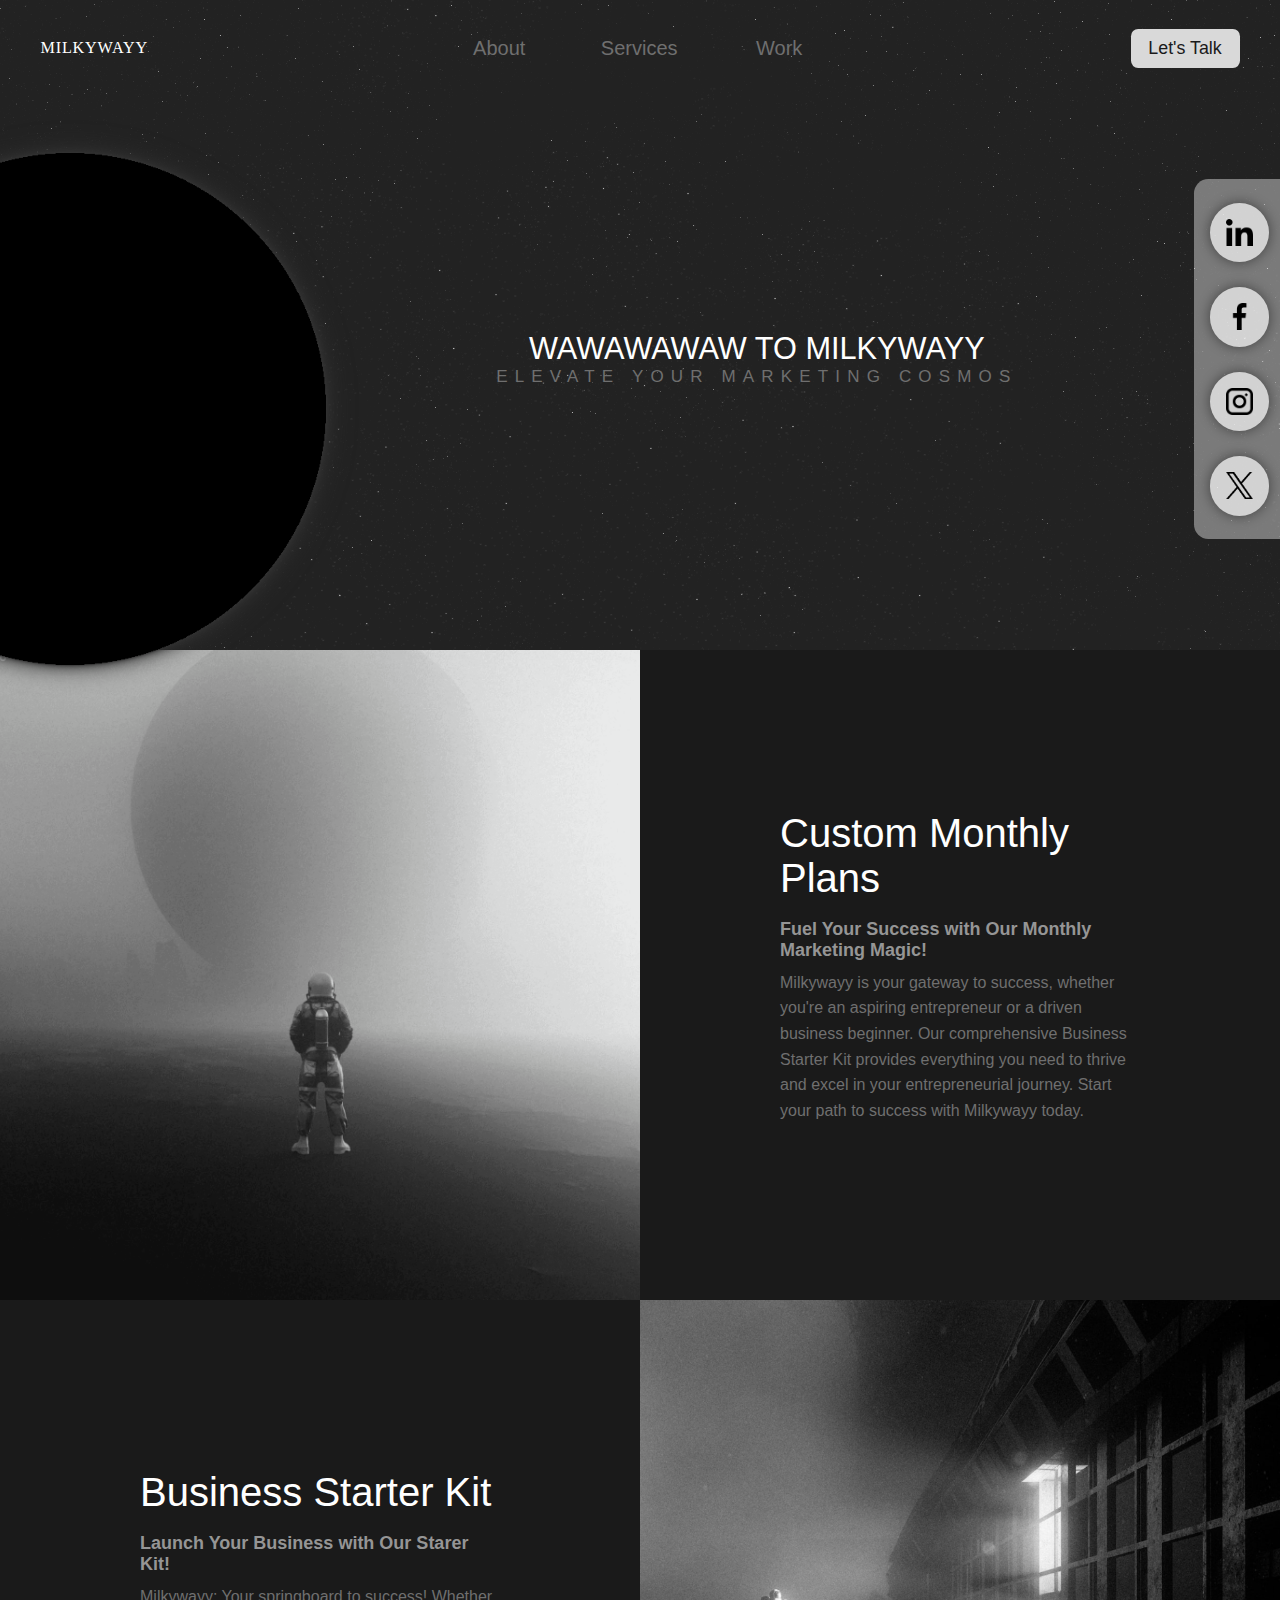
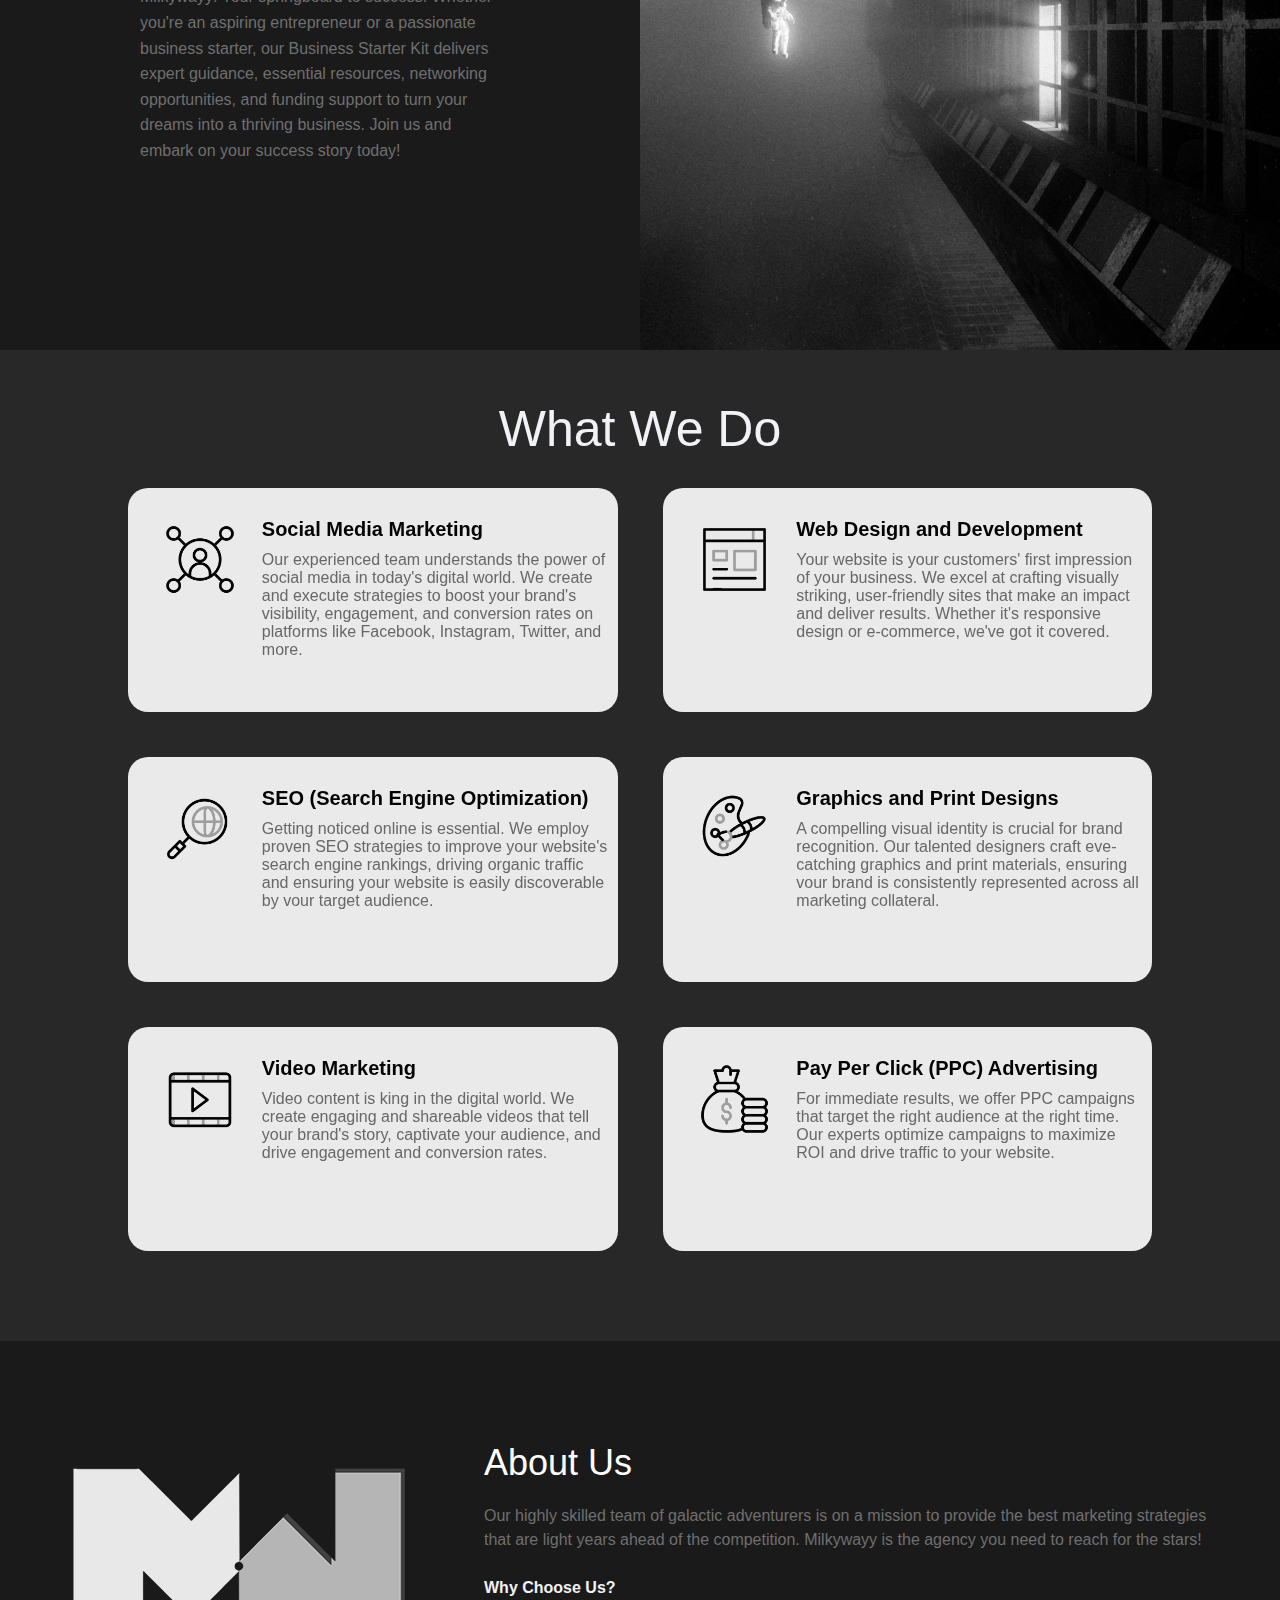
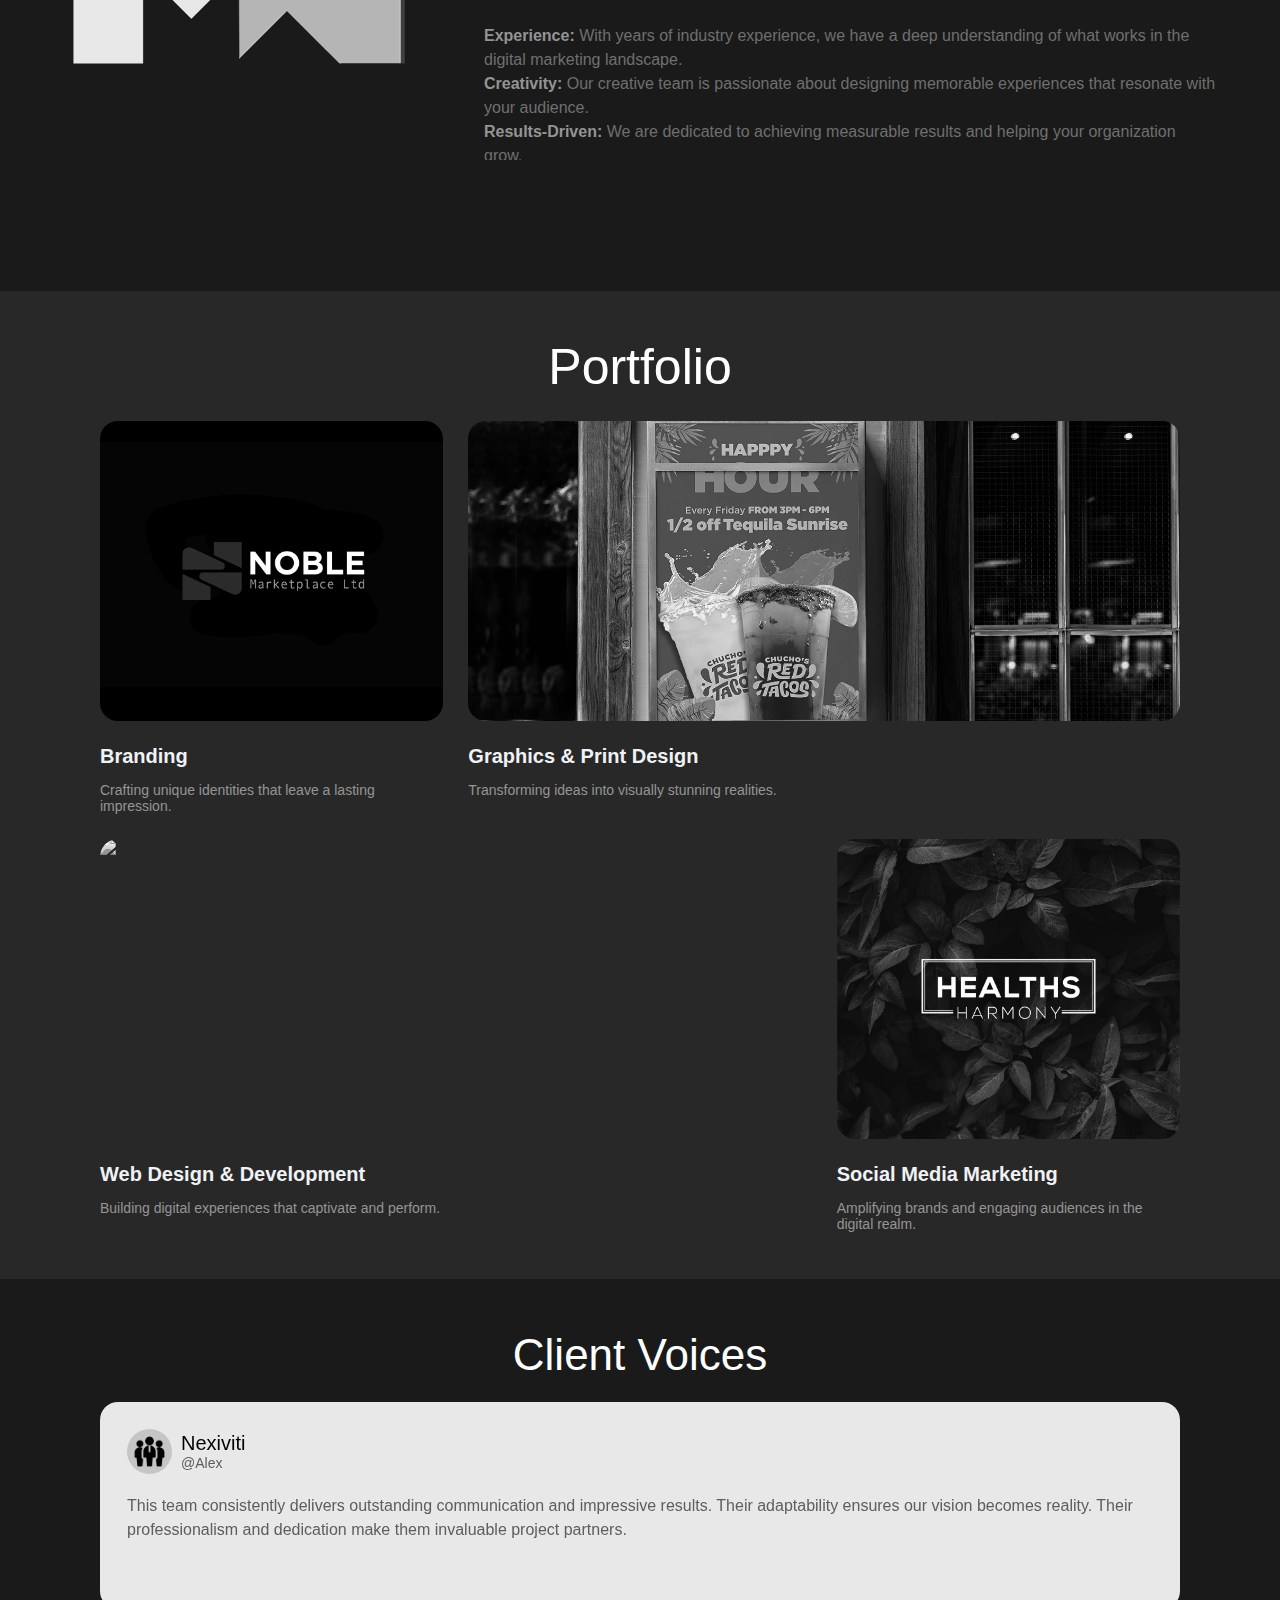
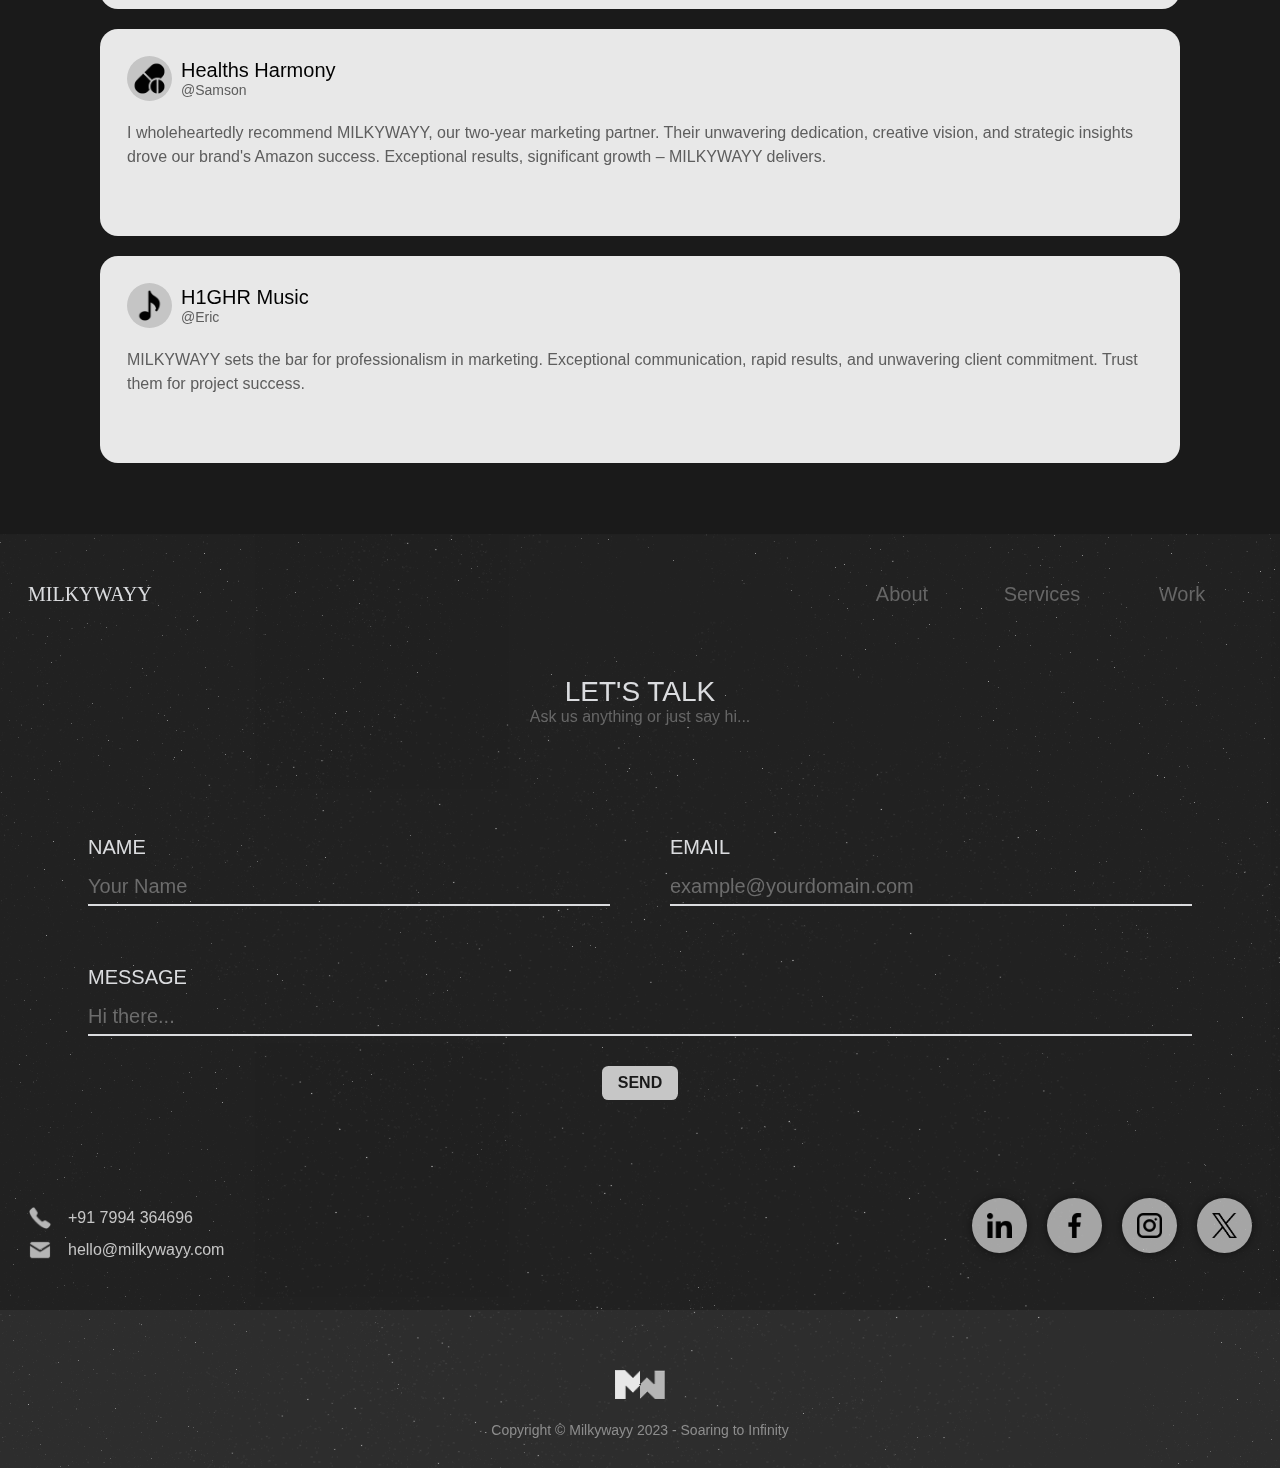
==== index.html @ bebcb159 "eheh" ====
<!DOCTYPE html>
<html>
	<link rel="stylesheet" href="index.css">
	<link rel="stylesheet" href="font.css">
	<head>
		<script type="module">
  // Import the functions you need from the SDKs you need
  import { initializeApp } from "https://www.gstatic.com/firebasejs/10.4.0/firebase-app.js";
  import { getAnalytics } from "https://www.gstatic.com/firebasejs/10.4.0/firebase-analytics.js";

import { serverTimestamp, getFirestore, addDoc, collection } from "https://www.gstatic.com/firebasejs/10.4.0/firebase-firestore.js";
  // TODO: Add SDKs for Firebase products that you want to use
  // https://firebase.google.com/docs/web/setup#available-libraries

  // Your web app's Firebase configuration
  // For Firebase JS SDK v7.20.0 and later, measurementId is optional
  const firebaseConfig = {
    apiKey: "AIzaSyDX7uji6CR4I0ZYKBKMwHjFBwX6XH59JUw",
    authDomain: "milkywayy-c4d82.firebaseapp.com",
    projectId: "milkywayy-c4d82",
    storageBucket: "milkywayy-c4d82.appspot.com",
    messagingSenderId: "33305557363",
    appId: "1:33305557363:web:d77243a57a83f850ac2d06",
    measurementId: "G-KP2VR1VTWV"
  };

  // Initialize Firebase
  const app = initializeApp(firebaseConfig);
  const analytics = getAnalytics(app);
  const firestore = getFirestore(app);
  window.addMessage = (data) => {
	return addDoc(collection(firestore, 'messages'), {...data, time: serverTimestamp()})
  }
		</script>
		<script>
  document.addEventListener('DOMContentLoaded', () => {
	const form = document.forms[0];
	const submit = form.querySelector('button')
	const name = form.name;
	const email = form.email;
	const message = form.message;
	function displayOut(success, message) {
		form.classList.add(success?'success':'error')
		form.querySelector('.msg-display').innerText = message;
		if(success) {
			name.value = "";
			email.value = "";
			form.message.value = "";
		}
		setTimeout(() => {
			form.classList.remove('success')
			form.classList.remove('error')
			submit.disabled = false;
		}, 3000)
	}
	  console.log('hahahahahah')
	form.addEventListener('submit', (e) => {
		e.preventDefault();
		console.log('haha')
		submit.disabled = true;
		if(!window.addMessage) {
			displayOut(false, 'Something went wrong')
		}
		window.addMessage({
			name: name.value,
			email: email.value,
			message: message.value,
		}).then(() => {
			displayOut(true, 'Message Sent!')
		}).catch(e => {
			console.error(e)
			displayOut(false, 'Something went wrong.')
		})
	})
  })
</script>
		<meta name="viewport" content="width=device-width">
		<title>Milkywayy</title>
		<link rel="icon" href="Logo.png" type="image/png">
		<style>
			/* Style for the logo */
			#logo {
				width: 150px; /* Adjust the width as needed */
				height: 150px; /* Auto height to maintain aspect ratio */
			}
		</style>
	</head>
	<body>
		<div class="container first">
			<div class="header">
				<div class="logo">MILKYWAYY</div>
				<div class="spacer"></div>
<div class="action-button">
    <a class="action" href="#aboutus">About</a>
    <a class="action" href="#services">Services</a>
    <a class="action" href="#portfolio">Work</a>
</div>
<div class="spacer"></div>

				<a class="action contact" href="#lets-talk">Let's Talk</a>
			</div>
			<div class="content">
				<canvas id="globe"></canvas>
				<div class="block">
					<div class="title">WAWAWAWAW TO MILKYWAYY</div>
					<div class="subtitle">ELEVATE YOUR MARKETING COSMOS</div>
				</div>
				<div class="sidebar">
					<a class="action social" target="blank" href="https://www.linkedin.com/company/milkywayy-com/">
						<img src="linkedin.png">
					</a>
					<a class="action social" target="blank" href="https://www.facebook.com/milkywayycom">
						<img src="facebook.png">
					</a>
					<a class="action social" target="blank" href="https://www.instagram.com/milkywayy_com/">
						<img src="instagram.png">
					</a>
					<a class="action social" target="blank" href="https://twitter.com/milkywayy_com">
						<img src="x.png">
					</a>
				</div>
			</div>
		</div>
		<div class="container third">
			<img src="space-traveller.png">
			<div class="block">
				<div class="content">
					<div class="title">Custom Monthly Plans</div>
					<div class="subtitle">Fuel Your Success with Our Monthly Marketing Magic!</div>
					<div class="body">Milkywayy is your gateway to success, whether you're an aspiring entrepreneur or a driven business beginner. Our comprehensive Business Starter Kit provides everything you need to thrive and excel in your entrepreneurial journey. Start your path to success with Milkywayy today.</div>
				
				</div>
			</div>
		
		</div>
		<div class="container third flex-reverse">
			<img src="monthly-plan.png">
			<div class="block">
				<div class="content">
					<div class="title">Business Starter Kit</div>
					<div class="subtitle">Launch Your Business with Our Starer Kit!</div>
					<div class="body">Milkywayy: Your springboard to success! Whether you're an aspiring entrepreneur or a passionate business starter, our Business Starter Kit delivers expert guidance, essential resources, networking opportunities, and funding support to turn your dreams into a thriving business. Join us and embark on your success story today!</div>
					
				</div>
			</div>
		</div>
		<div class="container" id="services">
			<div class="title">What We Do</div>
			<div class="block">
				<div class="item">
					<img src="social-media.gif">
					<div class="content">
						<div class="caption">Social Media Marketing</div>
						<div class="text">
							Our experienced team understands the power of social media in today's digital world. We create and execute strategies to boost your brand's visibility, engagement, and conversion rates on platforms like Facebook, Instagram, Twitter, and more.
						</div>
					</div>
				</div>
				<div class="item">
					<img src="web-design.gif">
					<div class="content">
						<div class="caption">Web Design and Development</div>
						<div class="text">
							Your website is your customers' first impression of your business. We excel at crafting visually striking, user-friendly sites that make an impact and deliver results. Whether it's responsive design or e-commerce, we've got it covered.
						</div>
					</div>
				</div>
				<div class="item">
					<img src="search.gif">
					<div class="content">
						<div class="caption">SEO (Search Engine Optimization)</div>
						<div class="text">
							Getting noticed online is essential. We employ proven SEO strategies to improve your website's search engine rankings, driving organic traffic and ensuring your website is easily discoverable by vour target audience.
						</div>
					</div>
				</div>
				<div class="item">
					<img src="paint-palette.gif">
					<div class="content">
						<div class="caption">Graphics and Print Designs</div>
						<div class="text">
							A compelling visual identity is crucial for brand recognition. Our talented designers craft eve-catching graphics and print materials, ensuring vour brand is consistently represented across all marketing collateral.
						</div>
					</div>
				</div>
				<div class="item">
					<img src="video.gif">
					<div class="content">
						<div class="caption">Video Marketing</div>
						<div class="text">
							Video content is king in the digital world. We create engaging and shareable videos that tell your brand's story, captivate your audience, and drive engagement and conversion rates.
						</div>
					</div>
				</div>
				<div class="item">
					<img src="money-bag.gif">
					<div class="content">
						<div class="caption">Pay Per Click (PPC) Advertising</div>
						<div class="text">
							For immediate results, we offer PPC campaigns that target the right audience at the right time. Our experts optimize campaigns to maximize ROI and drive traffic to your website.
						</div>
					</div>
				</div>
			</div>
		</div>
		<div class="container fourth" id="aboutus">
			<img src="about-us.png">
			<div class="block">
				<div class="title">About Us</div>
				<div class="content">Our highly skilled team of galactic adventurers is on a mission to provide the best marketing strategies that are light years ahead of the competition. Milkywayy is the agency you need to reach for the stars!
					<br><br>
					<div class="subtitle" style="font-weight: bold; color: #f0f2f5;">Why Choose Us?</div>

					<br>

<strong style="color: #949494;">Experience:</strong> With years of industry experience, we have a deep understanding of what works in the digital marketing landscape.<br>
<strong style="color: #949494;">Creativity:</strong> Our creative team is passionate about designing memorable experiences that resonate with your audience.<br>
<strong style="color: #949494;">Results-Driven:</strong> We are dedicated to achieving measurable results and helping your organization grow.<br>
<strong style="color: #949494;">Client-Centric:</strong> Your success is our success, and we prioritize your satisfaction and business objectives.<br>
<strong style="color: #949494;">Custom Solutions:</strong> We tailor our services to meet your unique needs and budget.<br><br>


Join us at <strong style="color: #949494;">Milkywayy</strong>, where we turn your digital dreams into reality. 
Together, we'll make sure your website not only stands out but also helps your organization flourish in the online world.
				</div>
			</div>
		</div>		
		<div class="container fifth" id="portfolio">
			<div class="title">Portfolio</div>
			<div class="block">
				<div class="smaller">
					<img src="5.PNG">
					<div class="caption">Branding</div>
					<div class="content">Crafting unique identities that leave a lasting impression.</div>
				</div>
				<div class="larger">
					<img src="Social-media.png">
					<div class="caption">Graphics & Print Design</div>
					<div class="content">Transforming ideas into visually stunning realities.</div>
				</div>
				<div class="larger">
					<img src="7580918.jpg">
					<div class="caption">Web Design & Development</div>
					<div class="content">Building digital experiences that captivate and perform.</div>
				</div>
				<div class="smaller">
					<img src="Healths Harmony.JPG">
					<div class="caption">Social Media Marketing</div>
					<div class="content">Amplifying brands and engaging audiences in the digital realm.</div>
				</div>
			</div>
			
		</div>
		<div class="container sixth">
			<div class="title">Client Voices</div>
			<div class="voices">
				<div class="voice">
					<div class="profile">
						<img src="dp1.png">
						<div class="box">
							<div class="name">Nexiviti</div>
							<div class="username">@Alex</div>
						</div>
					</div>
					<div class="content">
						This team consistently delivers outstanding communication and impressive results. Their adaptability ensures our vision becomes reality. Their professionalism and dedication make them invaluable project partners.
					</div>
				</div>
				<div class="voice">
					<div class="profile">
						<img src="dp2.png">
						<div class="box">
							<div class="name">Healths Harmony</div>
							<div class="username">@Samson</div>
						</div>
					</div>
					<div class="content">
						I wholeheartedly recommend MILKYWAYY, our two-year marketing partner. Their unwavering dedication, creative vision, and strategic insights drove our brand's Amazon success. Exceptional results, significant growth – MILKYWAYY delivers.
					</div>
				</div>
				<div class="voice">
					<div class="profile">
						<img src="dp3.png">
						<div class="box">
							<div class="name">H1GHR Music</div>
							<div class="username">@Eric</div>
						</div>
					</div>
					<div class="content">
						MILKYWAYY sets the bar for professionalism in marketing. Exceptional communication, rapid results, and unwavering client commitment. Trust them for project success.
					</div>
				</div>
			</div>
		</div>
		<div class="container seventh" id="lets-talk">
			<div class="header">
				<div class="logo">MILKYWAYY</div>
				<a class="action" href="#aboutus">About</a>
				<a class="action" href="#services">Services</a>
				<a class="action" href="#portfolio">Work</a>
			</div>
			<div class="block">
				<div class="item">
					<div class="title">LET'S TALK</div>
					<div class="subtitle">Ask us anything or just say hi...</div>
				</div>
				<div class="item">
					<form>
						<div class="row">
							<div class="field">
								<label for="fullname">NAME</label>
								<input required id="name" name="name" placeholder="Your Name">
							</div>
							<div class="field">
								<label for="email">EMAIL</label>
								<input required id="email" name="email" placeholder="example@yourdomain.com">
							</div>
						</div>
						<div class="field">
							<label for="message">MESSAGE</label>
							<input required id="message" name="message" placeholder="Hi there...">
						</div>
						<div class="msg-display"></div>
						<button>SEND</button>
					</form>
				</div>
			</div>
			<div class="otherdata">
				<div class="item">
					<a class="contact">
						<img src="phone.png">
						+91 7994 364696
					</a>
					<a class="contact">
						<img src="letter.png">
						hello@milkywayy.com
					</a>
				</div>
				<a class="action social" target="blank" href="https://www.linkedin.com/company/milkywayy-com/">
					<img src="linkedin.png">
				</a>
				<a class="action social" target="blank" href="https://www.facebook.com/milkywayycom">
					<img src="facebook.png">
				</a>
				<a class="action social" target="blank" href="https://www.instagram.com/milkywayy_com/">
					<img src="instagram.png">
				</a>
				<a class="action social" target="blank" href="https://twitter.com/milkywayy_com">
					<img src="x.png">
				</a>
			</div>
      <div class="footer">
        <img src="milkyy.png">
        <div class="content">Copyright © Milkywayy 2023 - Soaring to Infinity</div>
      </div>
		</div>
		<script src="globe.js"></script>
	</body>
</html>
---- index.css ----
html {
	scroll-behavior: smooth;
}
body {
	padding: 0;
	margin: 0;
	font-size: 1.3em;
	color: #fff;
	background-color: #1a1a1a;
	width: -webkit-fill-available;
}
a {
	text-decoration: none;
}
.container {
	/*height: 100vh;*/
	height: 790px;
	width: -webkit-fill-available;
}
.logo {
	font-weight: 400;
	font-family: 'Dela Gothic One';
}
.spacer {
	flex: 1;
}

.container.first {
	background-image: url('stars.png');
	background-size: cover;
}
.container.first .logo {
	font-size: 1.0em;
	letter-spacing: 0.05em;
}
.container.first .header {
	font-size: 0.9em;
	font-family: 'Instrument Sans', sans-serif;
	font-weight: 100;
	padding: 1.8em 2.5em;
	display: flex;
	align-items: center;
}
/* Style the action buttons */
.action-button {
    display: flex;
    justify-content: center;
}

.action-button a {
    margin: 0 2.5em;
    font-weight: 500;
    color: #959595;
    width: 80px;
    align-items: center;
    text-align: center;
    text-decoration: none;
    transition: color 0.3s ease, font-weight 0.3s ease;
    background-color: transparent;
    cursor: pointer; /* Add pointer cursor to indicate interactivity */
}

/* Change button color and font weight on hover */
.action-button a:hover {
    color: #d9d9d9;
    font-weight: bold;
}

/* Spacer styles */
.spacer {
    flex: 1;
}


.container.first a.contact, .container.seventh form button {
    padding: 0.5em 1em;
    background-color: #d9d9d9;
    color: #1a1a1a;
    border-radius: 0.4em;
    font-size: 1.1em;
    border: none;
    font-weight: 500;
    width: auto;
    transition: background-color 0.3s ease, color 0.3s ease; /* Add smooth transitions */
}

.container.first a.contact:hover, .container.seventh form button:hover {
    background-color: #1a1a1a;
    color: #d9d9d9;
    border: solid 1px;
    padding: calc(0.5em - 1px) calc(1em - 1px);

}
.container.first .content {
	display: flex;
	flex-direction: row;
	height: -webkit-fill-available;
	justify-content: flex-end;
	align-items: center;
	padding-bottom: 7em;
}
.container.first .content canvas {
	width: 800px;
	margin: 300px 0 0 -100px;
	height: 800px;
}
.container.first .content .block {
	display: flex;
	flex-direction: column;
	justify-content: center;
	flex: 1;
	text-align: center;
}
.container.first .content .title {
	font-size: 1.9em;
	font-weight: 400;
	font-family: "Dela Gothic One", sans-serif;
}
.container.first .content .subtitle {
	font-size: 1em;
	color: #aaa;
	width: -webkit-fill-available;
	letter-spacing: 0.47em;
	font-family: "Instrument Sans", sans-serif;
}
.container.first .sidebar {
	display: flex;
	flex-direction: column;
	background-color: #fff6;
	padding: 0.6em 0.4em;
	height: max-content;
	border-top-left-radius: 0.8em;
	border-bottom-left-radius: 0.8em;
}
a.social {
	height: 3.3em;
	width: 3.3em;
	border-radius: 3em;
	background-color: #fffa;
	box-shadow: #0007 0em 0em 0.7em;
	display: flex;
	align-items: center;
	justify-content: center;
}
.container.first .sidebar a.social {
	width: 3.3em;
}
a.social:hover {
	box-shadow: #0009 0em 0em 1.1em;
}
a.social img {
	height: 1.5em;
	width: 1.5em;
	display: inline-block;
    transition: transform 0.3s ease;
	
}

a.social:hover img {
	transform: scale(1.3);
}
.container.first .sidebar a {
	margin: 0.7em 0.2em 0.7em 0.5em;
}



.container.third {
	display: flex;
	flex-direction: row;
}
.container.third.flex-reverse {
	flex-direction: row-reverse;
}
.container.third .block {
	flex: 1;
	display: flex;
	justify-content: center;
	align-items: center;
}
.container.third .content {
	width: 20em;
}
.container.third>img {
	height: 100%;
	min-width: 0;
	flex: 1;
	overflow: clip;
    object-position: center center;
    object-fit: cover;
	display: flex;
}
.container.third .title {
	font-size: 50px;
	font-family: 'Dela Gothic One', sans-serif;
}
.container.third .subtitle {
	font-family: "Inter", 'Inter Placeholder', sans-serif;
	color: #949494;
	font-weight: 700;
	margin: 1em 0 0.5em 0;
}







.container.third {
	display: flex;
	flex-direction: row;
}
.container.third .block {
	flex: 1;
	display: flex;
	justify-content: center;
	align-items: center;
}
.container.third .content {
	width: 20em;
}
.container.third>img {
	height: 100%;
	min-width: 0;
	flex: 1;
	overflow: clip;
    object-position: center center;
    object-fit: cover;
	display: flex;
}
.container.third .title {
	font-size: 50px;
	font-family: 'Dela Gothic One', sans-serif;
}
.container.third .subtitle {
	font-family: "Inter", 'Inter Placeholder', sans-serif;
	color: #959595;
	font-weight: 700;
	margin: 1em 0 0.5em 0;
}
.container.third .special {
	color: #fff;
	font-size: 24px;
	font-family: 'Inter', sans-serif;
	color: rgb(240, 242, 245);
}
.container.third .price {
	font-size: 30px;
	font-weight: 700;
}
.container.third .body {
	color: #6f6f6f;
	font-family: 'Inter', sans-serif;
	font-weight: 400;
	font-size: 24px;
	line-height: 1.6em;
	font-weight: 500;
	margin: 0.5em 0 1em 0;
}
.container.third .action {
	padding: 1em;
	background-color: #282828;
	border-radius: 0.5em;
	font-size: 14px;
	font-weight: 700;
	font-family: sans-serif;
	color: #fff;
	text-decoration: none;
	margin: 0 0.8em 0 0;
	transition: background-color 0.3s ease, color 0.3s ease;
}
.container.third .action:hover {
    background-color: #000;
    color: #fff;
}


.container.third .action.secondary {
	background-color: #d5d5d5;
	color: #1a1a1a;
}
.container.third .action.secondary:hover {
    background-color: #ffffff;
    color: #1a1a1a;
}




.container#services {
	padding: 07% 10%;
	height: auto;
	margin: 0px 0 0 0;
	background-color: #282828;
	
}
.container#services .title {
	margin: -40px 0 30px 0;
	color: #f0f2f5;
	font-size: 50px;
	text-align: center;
    font-family: 'Dela Gothic One', sans-serif;
}
.container#services .block {
	display: grid;
	gap: 45px;
    grid-auto-rows: min-content;
    grid-template-columns: repeat(2,minmax(200px,1fr));
    grid-template-rows: repeat(3,min-content);
}
.container#services .item {
	display: flex;
	background-color: #fff;
	opacity: 90%;
	padding: 10px;
	border-radius: 20px;
	height: calc(435px - 18vw);
}
.container#services img {
	height: calc(7px + 6vw);
	width: calc(7px + 6vw);
	margin: 20px;
    filter: grayscale(100%);
}
.container#services .content {
	flex: 1;
	margin: 20px 0;
	font-family: 'Inter', sans-serif;
}
.container#services .caption {
	color: #000;
	font-size: 20px;
	font-weight: bold;
	margin: 0 0 10px 0;
}
.container#services .text {
	color: rgb(111, 111, 111);
	font-size: 16px;
}





/* Default styles for larger screens (desktop) */
.container.fourth {
	height: auto;
    display: flex;
    align-items: center;
    flex-direction: row;
    background-color: #1a1a1a;
    background-size: cover;
    padding: 0 5%;
}
.container.fourth img {
	margin: 0px 0 0px 0;
	opacity: 90%;
}
.container.fourth .block{
	text-align: left;
}
.container.fourth .title {
    font-size: 50px;
	margin: 0 0 20px 0;
    font-family: 'Dela Gothic One', sans-serif;
}

.container.fourth .content {
    font-size: 24px;
    line-height: 1.5em;
    color: rgb(111, 111, 111);
    font-family: 'Inter', sans-serif;
	line-height: 1.5em;
	height: 16em;
	overflow-y: scroll;
	font-weight: 500;}



/* Responsive styles for tablets */
@media (max-width: 768px) {
    .container.fourth {
        padding: 0 10%;
    }

    .container.fourth .title {
        font-size: 40px;
    }

    .container.fourth .content {
        font-size: 20px;
    }
}

/* Responsive styles for phones */
@media (max-width: 480px) {
    .container.fourth {
        padding: 0 5%;
    }

    .container.fourth .title {
        font-size: 30px;
    }

    .container.fourth .content {
        font-size: 18px;
    }
}

.container.fifth {
	display: flex;
	flex-direction: column;
	justify-content: center;
	padding: 13%;
	padding: 10% 13%;
	background-color: #282828;
}
.container.fifth .title {
	font-size: 50px;
	font-family: 'Dela Gothic One', sans-serif;
	text-align: center;
	margin: 0 0 0.5em 0;
}
.container.fifth .block {
	display: grid;
	gap: 50px;
    grid-auto-rows: min-content;
    grid-template-columns: repeat(3,minmax(200px,1fr));
    grid-template-rows: repeat(2,min-content);
	font-family: 'Inter', sans-serif;
}
.container.fifth .block > div {
	display: flex;
	flex-direction: column;
}
.container.fifth .block > div img {
    height: 300px;
    object-fit: cover;
    border-radius: 1em;
    filter: grayscale(100%); /* Initially, make the images black and white */
    transition: filter 0.3s ease; /* Add transition for filter property */
}

.container.fifth .block > div:hover img {
    filter: grayscale(0%); /* Show original color on hover */
}

.container.fifth .smaller {
	grid-column: auto / span 1;
}
.container.fifth .larger {
	grid-column: auto / span 2;
}
.container.fifth .caption {
	font-size: 24px;
	color: rgb(240, 242, 245);
	font-weight: 700;
	margin: 1.2em 0 0.7em 0;
}
.container.fifth .content {
	color: #959595;
	font-size: 20px;
}











.container.sixth {
	display: flex;
	flex-direction: column;
	align-items: center;
	justify-content: center;
	padding: 0 12%;
	margin: -145px 0 0 0;

}
.container.sixth .title {
	font-family: 'Dela Gothic One', sans-serif;
	font-size: 50px;
	margin: 0 0 0.5em 0;
}
.container.sixth > .content {
	color: rgb(111, 111, 111);
	font-family: 'Instrument Sans', sans-serif;
	font-weight: 500;
	padding: 0 16%;
	text-align: center;
	font-size: 20px;
	margin: 3em 0;
}
.container.sixth .voices {
	display: flex;
	flex-direction: row;
}
.container.sixth .voice {
	flex: 1;
	min-width: 0;
	background-color: #fff;
	opacity: 90%;
	margin: 0 0.5em;
	border-radius: 1em;
	padding: 1.5em;
}
.container.sixth .profile {
	display: flex;
	align-items: center;
	margin: 0 0 1em 0;
}
.container.sixth .profile > img {
	width: 2.5em;
	height: 2.5em;
	min-width: 0px;
	background-color: rgb(216, 216, 216);
	border-radius: 100%;
}
.container.sixth .box {
	flex: 1;
	margin: 0 0 0 0.5em;
}
.container.sixth .name {
	color: #000;
	font-family: "Inter", "Inter Placeholder", sans-serif;
	font-weight: 500;
	font-size: 20px;
}
.container.sixth .username {
	color: rgb(102, 102, 102);
	font-size: 14px;
	font-weight: 500;
	font-family: "Inter", "Inter Placeholder", sans-serif;
}
.container.sixth .voice .content {
	text-align: left;
	width: -webkit-fill-available;
	font-size: 16px;
	color: rgb(102, 102, 102);
	font-family: 'Inter', sans-serif;
	line-height: 1.5em;
	height: 13em;
	overflow-y: scroll;
	font-weight: 500;
}








.container.seventh {
	padding: 2em;
	background-image: url('stars.png');
	opacity: 90%;
	background-size: cover;
  height: auto;
}
.container.seventh .header {
	margin: 1.5em 0 5em 0;
	display: flex;
}
.container.seventh .logo {
	font-size: 20px;
	color: rgb(240, 242, 245);
	flex: 1;
}
.header a {
    color: #6f6f6f;
    text-decoration: none;
    font-family: "Instrument Sans", sans-serif;
    font-size: 20px;
    width: 7em;
    text-align: center;
    transition: color 0.3s ease, font-weight 0.3s ease; /* Add transitions for color and font-weight */
}

.header a:hover {
    color: #d9d9d9;
    font-weight: bold;
}

.container.seventh .block {
	display: flex;
}
.container.seventh .item {
	flex: 1;
}
.container.seventh .title {
	font-size: 50px;
	font-family: "Dela Gothic One", sans-serif;
	color: rgb(240, 242, 245);
}
.container.seventh .subtitle {
	font-size: 24px;
	font-weight: 500;
	color: #6f6f6f;
	font-family: "Instrument Sans", sans-serif;
	margin: 0 0 5em 0;
}
.container.seventh .contact {
	font-family: "instrument", sans-serif;
	display: flex;
	flex-direction: row;
	align-items: center;
	color: #d9d9d9;
	margin: 0.5em 0;
}
.container.seventh .contact img {
	height: 1.5em;
	width: 1.5em;
	margin: 0 1em 0 0;
}
form .row {
	display: flex;
	flex-direction: row;
}
form .field {
	display: flex;
	flex-direction: column;
	margin: 30px;
}
form .row .field {
	flex: 1;
}
form .field label {
	font-family: "Dela Gothic One", sans-serif;
	font-size: 24px;
	color: rgb(240, 242, 245);
	font-size: 20px;
	margin: 0 0 0.5em 0;
}
form .field input {
	background: none;
	border: none;
	border-bottom: solid 2px rgb(240, 242, 245);
	padding: 0.3em 0;
	font-size: 20px;
	color: #fff;
	outline: none;
}
button[disabled] {
	pointer-events: none;
}
.container.seventh form button {
    margin: 0 30px;
    font-size: 16px;
    font-weight: bold;
}
.container.seventh .otherdata {
	display: flex;
	justify-content: flex-end;
	margin-top: 7em;
}
.container.seventh .otherdata .social {
	margin: 0 0 0 15px;
}

form.error .msg-display, form.success .msg-display {
	display: block;
}
form.success .msg-display {
	color: #3f3;
}
form.error .msg-display {
	color: #f55;
}

.msg-display {
	text-align: center;
	display: none;
	margin: 0 0 20px 0;
	font-family: 'instrument', sans-serif;
}

.container.seventh .footer img {
  width: 50px;
  margin: 0 0 20px 0;
}
.container.seventh .footer {
  text-align: center;
  padding: 60px 0 30px 0;
  margin: 40px -28px -28px -28px;
	font-family: "Instrument Sans", sans-serif;
  font-size: 14px;
	/*color: #6f6f6f;*/
  color: #9a9a9a;
  background-color: #fff1;
}

@media only screen and (max-width: 1439px) {
	body {
		font-size: 18px;
	}
	.container {
		height: 650px;
	}
	.container.first a {
		margin: 0 0px;
	}
	.container.first .content canvas {
		transform: scale(0.8);
		margin: 100px -150px 0 -330px;
	}
	.container.first .content .title {
		font-size: 2.4vw;
	}
	.container.first .content .subtitle {
		font-size: 1.33vw;
		letter-spacing: 0.42em;
		color: rgb(111, 111, 111);
	}

	.container.second {
		height: auto;
		padding: 100px 0;
	}
	.container.second .content {
		font-size: 0.9em;
		text-align: center;
		max-width: 600px;
	}
	.container.second .pricing {
		width: 700px;
		flex-direction: column;
	}
	.container.second .pricing .block {
		width: auto;
	}

	.container.third .title {
		font-size: 40px;
	}
	.container.third .special {
		font-size: 19px;
	}
	.container.third .price {
		font-size: 24px;
	}
	.container.third .body {
		font-size: 16px;
	}
	.container.third .action {
		font-size: 14px;
	}

	.container.fourth img {
		margin: -100px -80px 0 -150px;
	}
	.container.fourth .title {
		font-size: 36px;
	}
	.container.fourth .content {
		font-size: 16px;
		margin: 20px 0 30px 0;
	}

	.container.fifth {
		height: auto;
		padding: 47px 100px;
	}
	.container.fifth .block {
		gap: 25px;
	}
	.container.fifth .block .caption {
		font-size: 20px;
	}
	.container.fifth .block .content {
		font-size: 14px;
	}

	.container.sixth {
		padding: 51px 100px;
		height: auto;
		margin: 0px;
	}
	.container.sixth .title {
		font-size: 44px;
	}
	.container.sixth .content {
		font-size: 16px;
		margin: 20px 0 40px 0;
	}
	.container.sixth .voices {
		flex-direction: column;
	}
	.container.sixth .voices .content {
		font-size: 16px;
		height: auto;
		max-height: 16em;
	}
	.container.sixth .voices .voice {
		margin: 0 0 20px 0;
	}

	.container.seventh {
		font-size: 14px;
	}
	.container.seventh .block {
		flex-direction: column;
	}
	.container.seventh .block .item {
		padding: 0 30px;
		text-align: center;
	}
	.container.seventh .block .item .title {
		font-size: 28px;
	}
	.container.seventh .block .item .subtitle {
		font-size: 16px;
	}
	.container.seventh form label {
		text-align: left;
	}
	.container.seventh form button {
		font-size: 16px;
    margin: 0;
	}
	.container.seventh .otherdata a.contact {
		font-size: 16px;
	}
	.container.seventh .otherdata a.social img {
		height: 25px;
		width: 25px;
	}
	.container.seventh .otherdata a.social {
		height: 55px;
		width: 55px;
		margin: 0 0 0 20px;
	}
}

@media only screen and (max-width: 810px) {
	body {
		font-size: 12px;
    height: 100vw;
	}
	.container {
		height: auto;
	}
	.container.first .header {
		font-size: 1em;
	}
	.container.first .header .action-button {
		display: none;
	}
	.container.first .header .action {
		margin: 0 12px;
	}
	.container.first .content {
		flex-direction: column-reverse;
		position: relative;
	}
	.container.first .content .title {
		margin: 40px 0 0 0;
		font-size: 18px;
	}
	.container.first .content .subtitle {
		font-size: 10px;
    margin: 0 0 30px 0;
	}
	.container.first .content .sidebar {
		position: absolute;
		bottom: 0;
		display: flex;
		flex-direction: row;
		border-top-left-radius: 2em;
		border-bottom-left-radius: 0em;
		border-top-right-radius: 2em;
		padding: 0.2em 2em 0em 2em;
    margin: 500px 0 0 0;
	}
	.container.first .content canvas {
		-ms-transform: scale(0.8);
		-moz-transform: scale(0.8);
    -webkit-transform: scale(0.8);
		transform: scale(0.3);
		margin: 0;
		height: 800px;
		width: 800px;
		aspect-ratio: 1;
		margin: -250px 0 -250px 0;
	}
	.container.second .title {
		font-size: 40px;
	}
	.container.second .content {
		font-size: 14px;
		padding: 0 10px;
	}
	.container.second .pricing {
		width: 340px;
	}

	.container.third, .container.third.flex-reverse {
		display: flex;
		flex-direction: column;
	}
	.container.third > img {
    flex: 0 0 0;
    height: 500px;
		width: -webkit-fill-available;
	}
	.container.third .content {
		width: auto;
		padding: 20px 20px 40px 20px;
	}
	.container.third .subtitle {
		font-size: 20px;
	}

	.container#services {
		padding: 0 5px;
	}
	.container#services .block {
		grid-template-columns: repeat(1,minmax(200px,1fr));
		grid-template-rows: repeat(6,min-content);
		padding: 0 5% 50px 5%;
		gap: 30px;
	}
	.container#services .item {
		height: calc(550px - 60vw);
		min-height: 180px;
	}
	.container#services .title {
		font-size: 40px;
		text-align: left;
		margin: -40px 0 30px 20px;
	}
	.container#services img {
		height: calc(30px + 7vw);
		width: calc(30px + 7vw);
	}


	.container.fourth {
		padding: 60px 40px;
		/*padding: 0 40px;*/
		display: block;
		text-align: center;
	}
	.container.fourth img {
		display: none;
	}
	.container.fourth .content {
		font-size: 14px;
	}

	.container.fifth .block {
		grid-template-columns: repeat(1, minmax(200px, 1fr));
		gap: 80px;
	}
	.container.fifth .larger {
		grid-column: auto / span 1;
	}
	.container.fifth {
		padding: 47px 20px;
	}
	.container.fifth .title {
		font-size: 44px;
	}
	.container.fifth .block .content {
		font-size: 20px;
	}

	.container.sixth {
		padding: 51px 30px;
	}
	.container.sixth .title {
		font-size: 40px;
	}
	.container.sixth .voice {
		padding: 30px;
	}
	.container.sixth .profile > img {
		height: 40px;
		width: 40px;
		padding: 5px;
	}
	.container.sixth .voice .content {
		font-size: 12px;
		line-height: 22px;
		margin: 20px 0 0 0;
	}

  .container.seventh .header a {
    display: none;
  }
	.container.seventh .block .item .title {
		font-size: 20px;
	}
	form .field label {
		font-size: 16px;
	}
	form .row {
		flex-direction: column;
	}
	form .field {
		margin: 18px 8px;
	}
	form .field input {
		font-size: 12px;
	}
	.container.seventh .block .item {
		padding: 0;
	}
	.container.seventh form button {
		font-size: 12px;
		/*padding: 6px 12px;*/
		border-radius: 10px;
	}
	.container.seventh .otherdata {
		display: block;
		text-align: center;
	}
	.container.seventh .otherdata .item {
		display: flex;
		justify-content: space-evenly;
		margin: 0 0 15px 0;
	}
	.container.seventh .otherdata .item a {
		font-size: 12px;
	}
	.container.seventh .otherdata a.social {
		display: inline-flex;
		margin: 10px;
		height: 40px;
		width: 40px;
	}
	.container.seventh .logo {
		font-size: 12px;
	}
	.container.seventh a {
		font-size: 12px;
	}
}
---- font.css ----
@font-face {
                font-family: Instrument Sans;
                font-style: normal;
                font-weight: 700;
                font-stretch: 100%;
                font-display: swap;
                src: url(https://fonts.gstatic.com/s/instrumentsans/v1/pximypc9vsFDm051Uf6KVwgkfoSxQ0GsQv8ToedPibnr-yp2JGEJOH9npSQi_jf8kywf3w.woff2) format("woff2");
                unicode-range: U+0100-02AF,U+0304,U+0308,U+0329,U+1E00-1E9F,U+1EF2-1EFF,U+2020,U+20A0-20AB,U+20AD-20CF,U+2113,U+2C60-2C7F,U+A720-A7FF
            }

            @font-face {
                font-family: Instrument Sans;
                font-style: normal;
                font-weight: 700;
                font-stretch: 100%;
                font-display: swap;
                src: url(https://fonts.gstatic.com/s/instrumentsans/v1/pximypc9vsFDm051Uf6KVwgkfoSxQ0GsQv8ToedPibnr-yp2JGEJOH9npSQi_jfykyw.woff2) format("woff2");
                unicode-range: U+0000-00FF,U+0131,U+0152-0153,U+02BB-02BC,U+02C6,U+02DA,U+02DC,U+0304,U+0308,U+0329,U+2000-206F,U+2074,U+20AC,U+2122,U+2191,U+2193,U+2212,U+2215,U+FEFF,U+FFFD
            }

            @font-face {
                font-family: Inter;
                font-style: normal;
                font-weight: 700;
                font-display: swap;
                src: url(https://fonts.gstatic.com/s/inter/v12/UcCO3FwrK3iLTeHuS_fvQtMwCp50KnMw2boKoduKmMEVuFuYAZJhiI2B.woff2) format("woff2");
                unicode-range: U+0460-052F,U+1C80-1C88,U+20B4,U+2DE0-2DFF,U+A640-A69F,U+FE2E-FE2F
            }

            @font-face {
                font-family: Inter;
                font-style: normal;
                font-weight: 700;
                font-display: swap;
                src: url(https://fonts.gstatic.com/s/inter/v12/UcCO3FwrK3iLTeHuS_fvQtMwCp50KnMw2boKoduKmMEVuFuYAZthiI2B.woff2) format("woff2");
                unicode-range: U+0301,U+0400-045F,U+0490-0491,U+04B0-04B1,U+2116
            }

            @font-face {
                font-family: Inter;
                font-style: normal;
                font-weight: 700;
                font-display: swap;
                src: url(https://fonts.gstatic.com/s/inter/v12/UcCO3FwrK3iLTeHuS_fvQtMwCp50KnMw2boKoduKmMEVuFuYAZNhiI2B.woff2) format("woff2");
                unicode-range: U+1F00-1FFF
            }

            @font-face {
                font-family: Inter;
                font-style: normal;
                font-weight: 700;
                font-display: swap;
                src: url(https://fonts.gstatic.com/s/inter/v12/UcCO3FwrK3iLTeHuS_fvQtMwCp50KnMw2boKoduKmMEVuFuYAZxhiI2B.woff2) format("woff2");
                unicode-range: U+0370-03FF
            }

            @font-face {
                font-family: Inter;
                font-style: normal;
                font-weight: 700;
                font-display: swap;
                src: url(https://fonts.gstatic.com/s/inter/v12/UcCO3FwrK3iLTeHuS_fvQtMwCp50KnMw2boKoduKmMEVuFuYAZBhiI2B.woff2) format("woff2");
                unicode-range: U+0102-0103,U+0110-0111,U+0128-0129,U+0168-0169,U+01A0-01A1,U+01AF-01B0,U+0300-0301,U+0303-0304,U+0308-0309,U+0323,U+0329,U+1EA0-1EF9,U+20AB
            }

            @font-face {
                font-family: Inter;
                font-style: normal;
                font-weight: 700;
                font-display: swap;
                src: url(https://fonts.gstatic.com/s/inter/v12/UcCO3FwrK3iLTeHuS_fvQtMwCp50KnMw2boKoduKmMEVuFuYAZFhiI2B.woff2) format("woff2");
                unicode-range: U+0100-02AF,U+0304,U+0308,U+0329,U+1E00-1E9F,U+1EF2-1EFF,U+2020,U+20A0-20AB,U+20AD-20CF,U+2113,U+2C60-2C7F,U+A720-A7FF
            }

            @font-face {
                font-family: Inter;
                font-style: normal;
                font-weight: 700;
                font-display: swap;
                src: url(https://fonts.gstatic.com/s/inter/v12/UcCO3FwrK3iLTeHuS_fvQtMwCp50KnMw2boKoduKmMEVuFuYAZ9hiA.woff2) format("woff2");
                unicode-range: U+0000-00FF,U+0131,U+0152-0153,U+02BB-02BC,U+02C6,U+02DA,U+02DC,U+0304,U+0308,U+0329,U+2000-206F,U+2074,U+20AC,U+2122,U+2191,U+2193,U+2212,U+2215,U+FEFF,U+FFFD
            }

            @font-face {
                font-family: Dela Gothic One;
                font-style: normal;
                font-weight: 400;
                font-display: block;
                src: url(https://fonts.gstatic.com/s/delagothicone/v15/hESp6XxvMDRA-2eD0lXpDa6QkBAGQCMZQhgpMHvQclGQe7meVsqPbDrj6fo.0.woff2) format("woff2");
                unicode-range: U+25ee8,U+25f23,U+25f5c,U+25fd4,U+25fe0,U+25ffb,U+2600c,U+26017,U+26060,U+260ed,U+26222,U+2626a,U+26270,U+26286,U+2634c,U+26402,U+2667e,U+266b0,U+2671d,U+268dd,U+268ea,U+26951,U+2696f,U+26999,U+269dd,U+26a1e,U+26a58,U+26a8c,U+26ab7,U+26aff,U+26c29,U+26c73,U+26c9e,U+26cdd,U+26e40,U+26e65,U+26f94,U+26ff6-26ff8,U+270f4,U+2710d,U+27139,U+273da-273db,U+273fe,U+27410,U+27449,U+27614-27615,U+27631,U+27684,U+27693,U+2770e,U+27723,U+27752,U+278b2,U+27985,U+279b4,U+27a84,U+27bb3,U+27bbe,U+27bc7,U+27c3c,U+27cb8,U+27d73,U+27da0,U+27e10,U+27eaf,U+27fb7,U+2808a,U+280bb,U+28277,U+28282,U+282f3,U+283cd,U+2840c,U+28455,U+284dc,U+2856b,U+285c8-285c9,U+286d7,U+286fa,U+28946,U+28949,U+2896b,U+28987-28988,U+289ba-289bb,U+28a1e,U+28a29,U+28a43,U+28a71,U+28a99,U+28acd,U+28add,U+28ae4,U+28bc1,U+28bef,U+28cdd,U+28d10,U+28d71,U+28dfb,U+28e0f,U+28e17,U+28e1f,U+28e36,U+28e89,U+28eeb,U+28ef6,U+28f32,U+28ff8,U+292a0,U+292b1,U+29490,U+295cf,U+2967f,U+296f0,U+29719,U+29750,U+29810,U+298c6,U+29a72,U+29d4b,U+29ddb,U+29e15,U+29e3d,U+29e49,U+29e8a,U+29ec4,U+29edb,U+29ee9,U+29fce,U+29fd7,U+2a01a,U+2a02f,U+2a082,U+2a0f9,U+2a190,U+2a2b2,U+2a38c,U+2a437,U+2a5f1,U+2a602,U+2a61a,U+2a6b2,U+2a9e6,U+2b746,U+2b751,U+2b753,U+2b75a,U+2b75c,U+2b765,U+2b776-2b777,U+2b77c,U+2b782,U+2b789,U+2b78b,U+2b78e,U+2b794,U+2b7ac,U+2b7af,U+2b7bd,U+2b7c9,U+2b7cf,U+2b7d2,U+2b7d8,U+2b7f0,U+2b80d,U+2b817,U+2b81a,U+2d544,U+2e278,U+2e569,U+2e6ea,U+2f804,U+2f80f,U+2f815,U+2f818,U+2f81a,U+2f822,U+2f828,U+2f82c,U+2f833,U+2f83f,U+2f846,U+2f852,U+2f862,U+2f86d,U+2f873,U+2f877,U+2f884,U+2f899-2f89a,U+2f8a6,U+2f8ac,U+2f8b2,U+2f8b6,U+2f8d3,U+2f8db-2f8dc,U+2f8e1,U+2f8e5,U+2f8ea,U+2f8ed,U+2f8fc,U+2f903,U+2f90b,U+2f90f,U+2f91a,U+2f920-2f921,U+2f945,U+2f947,U+2f96c,U+2f995,U+2f9d0,U+2f9de-2f9df,U+2f9f4
            }

            @font-face {
                font-family: Dela Gothic One;
                font-style: normal;
                font-weight: 400;
                font-display: block;
                src: url(https://fonts.gstatic.com/s/delagothicone/v15/hESp6XxvMDRA-2eD0lXpDa6QkBAGQCMZQhgpMHvQclGQe7meVsqPbDrj6fo.1.woff2) format("woff2");
                unicode-range: U+1f235-1f23b,U+1f240-1f248,U+1f250-1f251,U+2000b,U+20089-2008a,U+200a2,U+200a4,U+200b0,U+200f5,U+20158,U+201a2,U+20213,U+2032b,U+20371,U+20381,U+203f9,U+2044a,U+20509,U+2053f,U+205b1,U+205d6,U+20611,U+20628,U+206ec,U+2074f,U+207c8,U+20807,U+2083a,U+208b9,U+2090e,U+2097c,U+20984,U+2099d,U+20a64,U+20ad3,U+20b1d,U+20b9f,U+20bb7,U+20d45,U+20d58,U+20de1,U+20e64,U+20e6d,U+20e95,U+20f5f,U+21201,U+2123d,U+21255,U+21274,U+2127b,U+212d7,U+212e4,U+212fd,U+2131b,U+21336,U+21344,U+213c4,U+2146d-2146e,U+215d7,U+21647,U+216b4,U+21706,U+21742,U+218bd,U+219c3,U+21a1a,U+21c56,U+21d2d,U+21d45,U+21d62,U+21d78,U+21d92,U+21d9c,U+21da1,U+21db7,U+21de0,U+21e33-21e34,U+21f1e,U+21f76,U+21ffa,U+2217b,U+22218,U+2231e,U+223ad,U+22609,U+226f3,U+2285b,U+228ab,U+2298f,U+22ab8,U+22b46,U+22b4f-22b50,U+22ba6,U+22c1d,U+22c24,U+22de1,U+22e42,U+22feb,U+231b6,U+231c3-231c4,U+231f5,U+23372,U+233cc,U+233d0,U+233d2-233d3,U+233d5,U+233da,U+233df,U+233e4,U+233fe,U+2344a-2344b,U+23451,U+23465,U+234e4,U+2355a,U+23594,U+235c4,U+23638-2363a,U+23647,U+2370c,U+2371c,U+2373f,U+23763-23764,U+237e7,U+237f1,U+237ff,U+23824,U+2383d,U+23a98,U+23c7f,U+23cbe,U+23cfe,U+23d00,U+23d0e,U+23d40,U+23dd3,U+23df9-23dfa,U+23f7e,U+2404b,U+24096,U+24103,U+241c6,U+241fe,U+242ee,U+243bc,U+243d0,U+24629,U+246a5,U+247f1,U+24896,U+248e9,U+24a4d,U+24b56,U+24b6f,U+24c16,U+24d14,U+24e04,U+24e0e,U+24e37,U+24e6a,U+24e8b,U+24ff2,U+2504a,U+25055,U+25122,U+251a9,U+251cd,U+251e5,U+2521e,U+2524c,U+2542e,U+2548e,U+254d9,U+2550e,U+255a7,U+2567f,U+25771,U+257a9,U+257b4,U+25874,U+259c4,U+259cc,U+259d4,U+25ad7,U+25ae3-25ae4,U+25af1,U+25bb2,U+25c4b,U+25c64,U+25da1,U+25e2e,U+25e56,U+25e62,U+25e65,U+25ec2,U+25ed8
            }

            @font-face {
                font-family: Dela Gothic One;
                font-style: normal;
                font-weight: 400;
                font-display: block;
                src: url(https://fonts.gstatic.com/s/delagothicone/v15/hESp6XxvMDRA-2eD0lXpDa6QkBAGQCMZQhgpMHvQclGQe7meVsqPbDrj6fo.2.woff2) format("woff2");
                unicode-range: U+ffd7,U+ffda-ffdc,U+ffe0-ffe2,U+ffe4,U+ffe6,U+ffe8-ffee,U+1f100-1f10c,U+1f110-1f16c,U+1f170-1f1ac,U+1f200-1f202,U+1f210-1f234
            }

            @font-face {
                font-family: Dela Gothic One;
                font-style: normal;
                font-weight: 400;
                font-display: block;
                src: url(https://fonts.gstatic.com/s/delagothicone/v15/hESp6XxvMDRA-2eD0lXpDa6QkBAGQCMZQhgpMHvQclGQe7meVsqPbDrj6fo.3.woff2) format("woff2");
                unicode-range: U+fa10,U+fa12-fa6d,U+fb00-fb04,U+fe10-fe19,U+fe30-fe42,U+fe44-fe52,U+fe54-fe66,U+fe68-fe6b,U+ff02,U+ff04,U+ff07,U+ff51,U+ff5b,U+ff5d,U+ff5f-ff60,U+ff66,U+ff69,U+ff87,U+ffa1-ffbe,U+ffc2-ffc7,U+ffca-ffcf,U+ffd2-ffd6
            }

            @font-face {
                font-family: Dela Gothic One;
                font-style: normal;
                font-weight: 400;
                font-display: block;
                src: url(https://fonts.gstatic.com/s/delagothicone/v15/hESp6XxvMDRA-2eD0lXpDa6QkBAGQCMZQhgpMHvQclGQe7meVsqPbDrj6fo.4.woff2) format("woff2");
                unicode-range: U+f92d-f959,U+f95b-f9f2,U+f9f4-fa0b,U+fa0e-fa0f
            }

            @font-face {
                font-family: Dela Gothic One;
                font-style: normal;
                font-weight: 400;
                font-display: block;
                src: url(https://fonts.gstatic.com/s/delagothicone/v15/hESp6XxvMDRA-2eD0lXpDa6QkBAGQCMZQhgpMHvQclGQe7meVsqPbDrj6fo.5.woff2) format("woff2");
                unicode-range: U+9e8b-9e8c,U+9e8e-9e8f,U+9e91-9e92,U+9e95-9e96,U+9e98,U+9e9b,U+9e9d-9e9e,U+9ea4-9ea5,U+9ea8-9eaa,U+9eac-9eb0,U+9eb3-9eb5,U+9eb8,U+9ebc-9ebf,U+9ec3,U+9ec6,U+9ec8,U+9ecb-9ecd,U+9ecf-9ed1,U+9ed4-9ed5,U+9ed8,U+9edb-9ee0,U+9ee4-9ee5,U+9ee7-9ee8,U+9eec-9ef2,U+9ef4-9ef9,U+9efb-9eff,U+9f02-9f03,U+9f07-9f09,U+9f0e-9f12,U+9f14-9f17,U+9f19-9f1b,U+9f1f-9f22,U+9f26,U+9f2a-9f2c,U+9f2f,U+9f31-9f32,U+9f34,U+9f37,U+9f39-9f3a,U+9f3c-9f3f,U+9f41,U+9f43-9f47,U+9f4a,U+9f4e-9f50,U+9f52-9f58,U+9f5a,U+9f5d-9f61,U+9f63,U+9f66-9f6a,U+9f6c-9f73,U+9f75-9f77,U+9f7a,U+9f7d,U+9f7f,U+9f8f-9f92,U+9f94-9f97,U+9f99,U+9f9c-9fa3,U+9fa5,U+9fb4,U+9fbc-9fc2,U+9fc4,U+9fc6,U+9fcc,U+f900-f92c
            }

            @font-face {
                font-family: Dela Gothic One;
                font-style: normal;
                font-weight: 400;
                font-display: block;
                src: url(https://fonts.gstatic.com/s/delagothicone/v15/hESp6XxvMDRA-2eD0lXpDa6QkBAGQCMZQhgpMHvQclGQe7meVsqPbDrj6fo.6.woff2) format("woff2");
                unicode-range: U+9c3e,U+9c41,U+9c43-9c4a,U+9c4e-9c50,U+9c52-9c54,U+9c56,U+9c58,U+9c5a-9c61,U+9c63,U+9c65,U+9c67-9c6b,U+9c6d-9c6e,U+9c70,U+9c72,U+9c75-9c78,U+9c7a-9c7c,U+9ce6-9ce7,U+9ceb-9cec,U+9cf0,U+9cf2,U+9cf6-9cf7,U+9cf9,U+9d02-9d03,U+9d06-9d09,U+9d0b,U+9d0e,U+9d11-9d12,U+9d15,U+9d17-9d18,U+9d1b-9d1f,U+9d23,U+9d26,U+9d2a-9d2c,U+9d2f-9d30,U+9d32-9d34,U+9d3a,U+9d3c-9d3f,U+9d41-9d48,U+9d4a,U+9d50-9d54,U+9d59,U+9d5d-9d65,U+9d69-9d6c,U+9d6f-9d70,U+9d72-9d73,U+9d76-9d77,U+9d7a-9d7c,U+9d7e,U+9d83-9d84,U+9d86-9d87,U+9d89-9d8a,U+9d8d-9d8e,U+9d92-9d93,U+9d95-9d9a,U+9da1,U+9da4,U+9da9-9dac,U+9dae,U+9db1-9db2,U+9db5,U+9db8-9dbd,U+9dbf-9dc4,U+9dc6-9dc7,U+9dc9-9dca,U+9dcf,U+9dd3-9dd7,U+9dd9-9dda,U+9dde-9de0,U+9de3,U+9de5-9de7,U+9de9,U+9deb,U+9ded-9df0,U+9df3-9df4,U+9df8,U+9dfd-9dfe,U+9e02,U+9e07,U+9e0a,U+9e0d-9e0e,U+9e10-9e12,U+9e15-9e16,U+9e19-9e1f,U+9e75,U+9e79-9e7d,U+9e80-9e85,U+9e87-9e88
            }

            @font-face {
                font-family: Dela Gothic One;
                font-style: normal;
                font-weight: 400;
                font-display: block;
                src: url(https://fonts.gstatic.com/s/delagothicone/v15/hESp6XxvMDRA-2eD0lXpDa6QkBAGQCMZQhgpMHvQclGQe7meVsqPbDrj6fo.7.woff2) format("woff2");
                unicode-range: U+9ae5-9ae7,U+9ae9,U+9aeb-9aec,U+9aee-9aef,U+9af1-9af5,U+9af7,U+9af9-9afb,U+9afd,U+9aff-9b06,U+9b08-9b09,U+9b0b-9b0e,U+9b10,U+9b12,U+9b16,U+9b18-9b1d,U+9b1f-9b20,U+9b22-9b23,U+9b25-9b2f,U+9b32-9b35,U+9b37,U+9b39-9b3b,U+9b3d,U+9b43-9b44,U+9b48,U+9b4b-9b4f,U+9b51,U+9b55-9b58,U+9b5b,U+9b5e,U+9b61,U+9b63,U+9b65-9b66,U+9b68,U+9b6a-9b6f,U+9b72-9b79,U+9b7f-9b80,U+9b83-9b87,U+9b89-9b8b,U+9b8d,U+9b8f-9b94,U+9b96-9b97,U+9b9a,U+9b9d-9ba0,U+9ba6-9ba7,U+9ba9-9baa,U+9bac,U+9bb0-9bb2,U+9bb4,U+9bb7-9bb9,U+9bbb-9bbc,U+9bbe-9bc1,U+9bc6-9bc8,U+9bca,U+9bce-9bd2,U+9bd4,U+9bd7-9bd8,U+9bdd,U+9bdf,U+9be1-9be5,U+9be7,U+9bea-9beb,U+9bee-9bf3,U+9bf5,U+9bf7-9bfa,U+9bfd,U+9bff-9c00,U+9c02,U+9c04,U+9c06,U+9c08-9c0d,U+9c0f-9c16,U+9c18-9c1e,U+9c21-9c2a,U+9c2d-9c32,U+9c35-9c37,U+9c39-9c3a,U+9c3d
            }

            @font-face {
                font-family: Dela Gothic One;
                font-style: normal;
                font-weight: 400;
                font-display: block;
                src: url(https://fonts.gstatic.com/s/delagothicone/v15/hESp6XxvMDRA-2eD0lXpDa6QkBAGQCMZQhgpMHvQclGQe7meVsqPbDrj6fo.8.woff2) format("woff2");
                unicode-range: U+98eb,U+98ed-98ee,U+98f0-98f1,U+98f3,U+98f6,U+9902,U+9907-9909,U+9911-9912,U+9914-9918,U+991a-9922,U+9924,U+9926-9927,U+992b-992c,U+992e,U+9931-9935,U+9939-993e,U+9940-9942,U+9945-9949,U+994b-994e,U+9950-9952,U+9954-9955,U+9958-9959,U+995b-995c,U+995e-9960,U+9963,U+9997-9998,U+999b,U+999d-999f,U+99a3,U+99a5-99a6,U+99a8,U+99ad-99ae,U+99b0-99b2,U+99b5,U+99b9-99ba,U+99bc-99bd,U+99bf,U+99c1,U+99c3,U+99c8-99c9,U+99d1,U+99d3-99d5,U+99d8-99df,U+99e1-99e2,U+99e7,U+99ea-99ee,U+99f0-99f2,U+99f4-99f5,U+99f8-99f9,U+99fb-99fe,U+9a01-9a05,U+9a08,U+9a0a-9a0c,U+9a0f-9a11,U+9a16,U+9a1a,U+9a1e,U+9a20,U+9a22-9a24,U+9a27,U+9a2b,U+9a2d-9a2e,U+9a31,U+9a33,U+9a35-9a38,U+9a3e,U+9a40-9a45,U+9a47,U+9a4a-9a4e,U+9a51-9a52,U+9a54-9a58,U+9a5b,U+9a5d,U+9a5f,U+9a62,U+9a64-9a65,U+9a69-9a6c,U+9aaa,U+9aac-9ab0,U+9ab2,U+9ab4-9ab7,U+9ab9,U+9abb-9ac1,U+9ac3,U+9ac6,U+9ac8,U+9ace-9ad3,U+9ad5-9ad7,U+9adb-9adc,U+9ade-9ae0,U+9ae2-9ae4
            }

            @font-face {
                font-family: Dela Gothic One;
                font-style: normal;
                font-weight: 400;
                font-display: block;
                src: url(https://fonts.gstatic.com/s/delagothicone/v15/hESp6XxvMDRA-2eD0lXpDa6QkBAGQCMZQhgpMHvQclGQe7meVsqPbDrj6fo.9.woff2) format("woff2");
                unicode-range: U+971d,U+9721-9724,U+9728,U+972a,U+9730-9731,U+9733,U+9736,U+9738-9739,U+973b,U+973d-973e,U+9741-9744,U+9746-974a,U+974d-974f,U+9751,U+9755,U+9757-9758,U+975a-975c,U+9760-9761,U+9763-9764,U+9766-9768,U+976a-976b,U+976e,U+9771,U+9773,U+9776-977d,U+977f-9781,U+9785-9786,U+9789,U+978b,U+978f-9790,U+9795-9797,U+9799-979a,U+979c,U+979e-97a0,U+97a2-97a3,U+97a6,U+97a8,U+97ab-97ac,U+97ae,U+97b1-97b6,U+97b8-97ba,U+97bc,U+97be-97bf,U+97c1,U+97c3-97ce,U+97d0-97d1,U+97d4,U+97d7-97d9,U+97db-97de,U+97e0-97e1,U+97e4,U+97e6,U+97ed-97ef,U+97f1-97f2,U+97f4-97f8,U+97fa,U+9804,U+9807,U+980a,U+980c-980f,U+9814,U+9816-9817,U+9819-981a,U+981c,U+981e,U+9820-9821,U+9823-9826,U+982b,U+982e-9830,U+9832-9835,U+9837,U+9839,U+983d-983e,U+9844,U+9846-9847,U+984a-984b,U+984f,U+9851-9853,U+9856-9857,U+9859-985b,U+9862-9863,U+9865-9866,U+986a-986c,U+986f-9871,U+9873-9875,U+98aa-98ab,U+98ad-98ae,U+98b0-98b1,U+98b4,U+98b6-98b8,U+98ba-98bc,U+98bf,U+98c2-98c8,U+98cb-98cc,U+98ce,U+98dc,U+98de,U+98e0-98e1,U+98e3,U+98e5-98e7,U+98e9-98ea
            }

            @font-face {
                font-family: Dela Gothic One;
                font-style: normal;
                font-weight: 400;
                font-display: block;
                src: url(https://fonts.gstatic.com/s/delagothicone/v15/hESp6XxvMDRA-2eD0lXpDa6QkBAGQCMZQhgpMHvQclGQe7meVsqPbDrj6fo.10.woff2) format("woff2");
                unicode-range: U+944a,U+944c,U+9452-9453,U+9455,U+9459-945c,U+945e-9463,U+9468,U+946a-946b,U+946d-9472,U+9475,U+9477,U+947c-947f,U+9481,U+9483-9485,U+9578-9579,U+957e-957f,U+9582,U+9584,U+9586-9588,U+958a,U+958c-958f,U+9592,U+9594,U+9596,U+9598-9599,U+959d-95a1,U+95a4,U+95a6-95a9,U+95ab-95ad,U+95b1,U+95b4,U+95b6,U+95b9-95bf,U+95c3,U+95c6,U+95c8-95cd,U+95d0-95d6,U+95d9-95da,U+95dc-95e2,U+95e4-95e6,U+95e8,U+961d-961e,U+9621-9622,U+9624-9626,U+9628,U+962c,U+962e-962f,U+9631,U+9633-9634,U+9637-963a,U+963c-963d,U+9641-9642,U+964b-964c,U+964f,U+9652,U+9654,U+9656-9658,U+965c-965f,U+9661,U+9666,U+966a,U+966c,U+966e,U+9672,U+9674,U+9677,U+967b-967c,U+967e-967f,U+9681-9684,U+9689,U+968b,U+968d,U+9691,U+9695-9698,U+969a,U+969d,U+969f,U+96a4-96aa,U+96ae-96b4,U+96b6,U+96b8-96bb,U+96bd,U+96c1,U+96c9-96cb,U+96cd-96ce,U+96d2,U+96d5-96d6,U+96d8-96da,U+96dc-96df,U+96e9,U+96ef,U+96f1,U+96f9-96fa,U+9702-9706,U+9708-9709,U+970d-970f,U+9711,U+9713-9714,U+9716,U+9719-971b
            }

            @font-face {
                font-family: Dela Gothic One;
                font-style: normal;
                font-weight: 400;
                font-display: block;
                src: url(https://fonts.gstatic.com/s/delagothicone/v15/hESp6XxvMDRA-2eD0lXpDa6QkBAGQCMZQhgpMHvQclGQe7meVsqPbDrj6fo.11.woff2) format("woff2");
                unicode-range: U+92bc-92bd,U+92bf-92c3,U+92c5-92c8,U+92cb-92d0,U+92d2-92d3,U+92d5,U+92d7-92d9,U+92dc-92dd,U+92df-92e1,U+92e3-92e5,U+92e7-92ea,U+92ec,U+92ee,U+92f0,U+92f2,U+92f7-92fb,U+92ff-9300,U+9302,U+9304,U+9308,U+930d,U+930f-9311,U+9314-9315,U+9318-931a,U+931c-931f,U+9321-9325,U+9327-932b,U+932e,U+9333-9337,U+933a-933b,U+9344,U+9347-934a,U+934d,U+9350-9352,U+9354-9358,U+935a,U+935c,U+935e,U+9360,U+9364-9365,U+9367,U+9369-936d,U+936f-9371,U+9373-9374,U+9376,U+937a,U+937d-9382,U+9388,U+938a-938b,U+938d,U+938f,U+9392,U+9394-9395,U+9397-9398,U+939a-939b,U+939e,U+93a1,U+93a3-93a4,U+93a6,U+93a8-93a9,U+93ab-93ad,U+93b0,U+93b4-93b6,U+93b9-93bb,U+93c1,U+93c3-93cd,U+93d0-93d1,U+93d3,U+93d6-93d9,U+93dc-93df,U+93e2,U+93e4-93e8,U+93f1,U+93f5,U+93f7-93fb,U+93fd,U+9401-9404,U+9407-9409,U+940d-9410,U+9413-9417,U+9419-941a,U+941f,U+9421,U+942b,U+942e-942f,U+9431-9434,U+9436,U+9438,U+943a-943b,U+943d,U+943f,U+9441,U+9443-9445,U+9448
            }

            @font-face {
                font-family: Dela Gothic One;
                font-style: normal;
                font-weight: 400;
                font-display: block;
                src: url(https://fonts.gstatic.com/s/delagothicone/v15/hESp6XxvMDRA-2eD0lXpDa6QkBAGQCMZQhgpMHvQclGQe7meVsqPbDrj6fo.12.woff2) format("woff2");
                unicode-range: U+9143,U+9146-914c,U+914f,U+9153,U+9156-915b,U+9161,U+9163-9165,U+9167,U+9169,U+916d,U+9172-9174,U+9179-917b,U+9181-9183,U+9185-9187,U+9189-918b,U+918e,U+9191,U+9193-9195,U+9197-9198,U+919e,U+91a1-91a2,U+91a6,U+91a8,U+91aa-91b6,U+91ba-91bd,U+91bf-91c6,U+91c9,U+91cb,U+91d0,U+91d3-91d4,U+91d6-91d7,U+91d9-91db,U+91de-91df,U+91e1,U+91e4-91e6,U+91e9-91ea,U+91ec-91f1,U+91f5-91f7,U+91f9,U+91fb-91fd,U+91ff-9201,U+9204-9207,U+9209-920a,U+920c,U+920e,U+9210-9218,U+921c-921e,U+9223-9226,U+9228-9229,U+922c,U+922e-9230,U+9233,U+9235-923a,U+923c,U+923e-9240,U+9242-9243,U+9245-924b,U+924d-9251,U+9256-925a,U+925c-925e,U+9260-9261,U+9264-9269,U+926e-9270,U+9275-9279,U+927b-927f,U+9288-928a,U+928d-928e,U+9291-9293,U+9295-9297,U+9299,U+929b-929c,U+929f-92a0,U+92a4-92a5,U+92a7-92a8,U+92ab,U+92af,U+92b2-92b3,U+92b6-92bb
            }

            @font-face {
                font-family: Dela Gothic One;
                font-style: normal;
                font-weight: 400;
                font-display: block;
                src: url(https://fonts.gstatic.com/s/delagothicone/v15/hESp6XxvMDRA-2eD0lXpDa6QkBAGQCMZQhgpMHvQclGQe7meVsqPbDrj6fo.13.woff2) format("woff2");
                unicode-range: U+8f52-8f55,U+8f57-8f58,U+8f5c-8f5e,U+8f61-8f66,U+8f9c-8f9d,U+8f9f-8fa2,U+8fa4-8fa8,U+8fad-8faf,U+8fb4-8fb8,U+8fbe,U+8fc0-8fc2,U+8fc6,U+8fc8,U+8fca-8fcb,U+8fcd,U+8fd0,U+8fd2-8fd3,U+8fd5,U+8fda,U+8fe0,U+8fe2-8fe5,U+8fe8-8fea,U+8fed-8fef,U+8ff1,U+8ff4-8ff6,U+8ff8-8ffb,U+8ffe,U+9002,U+9004-9005,U+9008,U+900b-900e,U+9011,U+9013,U+9015-9016,U+9018,U+901b,U+901e,U+9021,U+9027-902a,U+902c-902d,U+902f,U+9033-9037,U+9039,U+903c,U+903e-903f,U+9041,U+9043-9044,U+9049,U+904c,U+904f-9052,U+9056,U+9058,U+905b-905e,U+9062,U+9066-9068,U+906c,U+906f-9070,U+9072,U+9074,U+9076,U+9079,U+9080-9083,U+9085,U+9087-9088,U+908b-908c,U+908e-9090,U+9095,U+9097-9099,U+909b,U+90a0-90a2,U+90a5,U+90a8,U+90af-90b6,U+90bd-90be,U+90c3-90c5,U+90c7-90c9,U+90cc,U+90d2,U+90d5,U+90d7-90d9,U+90db-90df,U+90e2,U+90e4-90e5,U+90eb,U+90ef-90f0,U+90f2,U+90f4,U+90f6,U+90fe-9100,U+9102,U+9104-9106,U+9108,U+910d,U+9110,U+9112,U+9114-911a,U+911c,U+911e,U+9120,U+9122-9123,U+9125,U+9127,U+9129,U+912d-9132,U+9134,U+9136-9137,U+9139-913a,U+913c-913d
            }

            @font-face {
                font-family: Dela Gothic One;
                font-style: normal;
                font-weight: 400;
                font-display: block;
                src: url(https://fonts.gstatic.com/s/delagothicone/v15/hESp6XxvMDRA-2eD0lXpDa6QkBAGQCMZQhgpMHvQclGQe7meVsqPbDrj6fo.14.woff2) format("woff2");
                unicode-range: U+8dc0,U+8dc2,U+8dc5-8dc8,U+8dca-8dcc,U+8dce-8dcf,U+8dd1,U+8dd4-8dd7,U+8dd9-8ddb,U+8ddf,U+8de3-8de5,U+8de7,U+8dea-8dec,U+8df0-8df2,U+8df4,U+8dfc-8dfd,U+8dff,U+8e01,U+8e04-8e06,U+8e08-8e09,U+8e0b-8e0c,U+8e10-8e11,U+8e14,U+8e16,U+8e1d-8e23,U+8e26-8e27,U+8e30-8e31,U+8e33-8e39,U+8e3d,U+8e40-8e42,U+8e44,U+8e47-8e50,U+8e54-8e55,U+8e59,U+8e5b-8e64,U+8e69,U+8e6c-8e6d,U+8e6f-8e72,U+8e75-8e77,U+8e79-8e7c,U+8e81-8e85,U+8e89,U+8e8b,U+8e90-8e95,U+8e98-8e9b,U+8e9d-8e9e,U+8ea1-8ea2,U+8ea7,U+8ea9-8eaa,U+8eac-8eb1,U+8eb3,U+8eb5-8eb6,U+8eba-8ebb,U+8ebe,U+8ec0-8ec1,U+8ec3-8ec8,U+8ecb,U+8ecf,U+8ed1,U+8ed4,U+8edb-8edc,U+8ee3,U+8ee8,U+8eeb,U+8eed-8eee,U+8ef0-8ef1,U+8ef7,U+8ef9-8efc,U+8efe,U+8f00,U+8f02,U+8f05,U+8f07-8f08,U+8f0a,U+8f0f-8f10,U+8f12-8f13,U+8f15-8f19,U+8f1b-8f1c,U+8f1e-8f21,U+8f23,U+8f25-8f28,U+8f2b-8f2f,U+8f33-8f37,U+8f39-8f3b,U+8f3e,U+8f40-8f43,U+8f45-8f47,U+8f49-8f4a,U+8f4c-8f4f,U+8f51
            }

            @font-face {
                font-family: Dela Gothic One;
                font-style: normal;
                font-weight: 400;
                font-display: block;
                src: url(https://fonts.gstatic.com/s/delagothicone/v15/hESp6XxvMDRA-2eD0lXpDa6QkBAGQCMZQhgpMHvQclGQe7meVsqPbDrj6fo.15.woff2) format("woff2");
                unicode-range: U+8b2d,U+8b30,U+8b37,U+8b3c,U+8b3e,U+8b41-8b46,U+8b48-8b49,U+8b4c-8b4f,U+8b51-8b54,U+8b56,U+8b59,U+8b5b,U+8b5e-8b5f,U+8b63,U+8b69,U+8b6b-8b6d,U+8b6f,U+8b71,U+8b74,U+8b76,U+8b78-8b79,U+8b7c-8b81,U+8b84-8b85,U+8b8a-8b8f,U+8b92-8b96,U+8b99-8b9a,U+8b9c-8ba0,U+8c38-8c3a,U+8c3d-8c3f,U+8c41,U+8c45,U+8c47-8c49,U+8c4b-8c4c,U+8c4e-8c51,U+8c53-8c55,U+8c57-8c59,U+8c5b,U+8c5d,U+8c62-8c64,U+8c66,U+8c68-8c69,U+8c6b-8c6d,U+8c73,U+8c75-8c76,U+8c78,U+8c7a-8c7c,U+8c7e,U+8c82,U+8c85-8c87,U+8c89-8c8b,U+8c8d-8c8e,U+8c90,U+8c92-8c94,U+8c98-8c99,U+8c9b-8c9c,U+8c9f,U+8ca4,U+8cad-8cae,U+8cb2-8cb3,U+8cb6,U+8cb9-8cba,U+8cbd,U+8cc1-8cc2,U+8cc4-8cc6,U+8cc8-8cc9,U+8ccb,U+8ccd-8ccf,U+8cd2,U+8cd5-8cd6,U+8cd9-8cda,U+8cdd,U+8ce1,U+8ce3-8ce4,U+8ce6,U+8ce8,U+8cec,U+8cef-8cf2,U+8cf4-8cf5,U+8cf7-8cf8,U+8cfa-8cfb,U+8cfd-8cff,U+8d01,U+8d03-8d04,U+8d07,U+8d09-8d0b,U+8d0d-8d10,U+8d12-8d14,U+8d16-8d17,U+8d1b-8d1d,U+8d65,U+8d67,U+8d69,U+8d6b-8d6e,U+8d71,U+8d73,U+8d76,U+8d7f,U+8d81-8d82,U+8d84,U+8d88,U+8d8d,U+8d90-8d91,U+8d95,U+8d99,U+8d9e-8da0,U+8da6,U+8da8,U+8dab-8dac,U+8daf,U+8db2,U+8db5,U+8db7,U+8db9-8dbc,U+8dbe
            }

            @font-face {
                font-family: Dela Gothic One;
                font-style: normal;
                font-weight: 400;
                font-display: block;
                src: url(https://fonts.gstatic.com/s/delagothicone/v15/hESp6XxvMDRA-2eD0lXpDa6QkBAGQCMZQhgpMHvQclGQe7meVsqPbDrj6fo.16.woff2) format("woff2");
                unicode-range: U+8973-8975,U+8977,U+897a-897e,U+8980,U+8983,U+8988-898a,U+898d,U+8990,U+8993-8995,U+8998,U+899b-899c,U+899f-89a1,U+89a5-89a6,U+89a9,U+89ac,U+89af-89b0,U+89b2,U+89b4-89b7,U+89ba,U+89bc-89bd,U+89bf-89c1,U+89d4-89d8,U+89da,U+89dc-89dd,U+89e5,U+89e7,U+89e9,U+89eb,U+89ed,U+89f1,U+89f3-89f4,U+89f6,U+89f8-89f9,U+89fd,U+89ff,U+8a01,U+8a04-8a05,U+8a07,U+8a0c,U+8a0f-8a12,U+8a14-8a16,U+8a1b,U+8a1d-8a1e,U+8a20-8a22,U+8a24-8a26,U+8a2b-8a2c,U+8a2f,U+8a35-8a37,U+8a3b,U+8a3d-8a3e,U+8a40-8a41,U+8a43,U+8a45-8a49,U+8a4d-8a4e,U+8a51-8a54,U+8a56-8a58,U+8a5b-8a5d,U+8a61-8a62,U+8a65,U+8a67,U+8a6c-8a6d,U+8a75-8a77,U+8a79-8a7c,U+8a7e-8a80,U+8a82-8a86,U+8a8b,U+8a8f-8a92,U+8a96-8a97,U+8a99-8a9a,U+8a9f,U+8aa1,U+8aa3,U+8aa5-8aaa,U+8aae-8aaf,U+8ab3,U+8ab6-8ab7,U+8abb-8abc,U+8abe,U+8ac2-8ac4,U+8ac6,U+8ac8-8aca,U+8acc-8acd,U+8ad0-8ad1,U+8ad3-8ad5,U+8ad7,U+8ada-8ae2,U+8ae4,U+8ae7,U+8aeb-8aec,U+8aee,U+8af0-8af1,U+8af3-8af7,U+8afa,U+8afc,U+8aff,U+8b01-8b02,U+8b04-8b07,U+8b0a-8b0d,U+8b0f-8b11,U+8b14,U+8b16,U+8b1a,U+8b1c,U+8b1e-8b20,U+8b26,U+8b28,U+8b2b-8b2c
            }

            @font-face {
                font-family: Dela Gothic One;
                font-style: normal;
                font-weight: 400;
                font-display: block;
                src: url(https://fonts.gstatic.com/s/delagothicone/v15/hESp6XxvMDRA-2eD0lXpDa6QkBAGQCMZQhgpMHvQclGQe7meVsqPbDrj6fo.17.woff2) format("woff2");
                unicode-range: U+87e2-87e6,U+87ea-87ed,U+87ef,U+87f1,U+87f3,U+87f5-87f8,U+87fa-87fb,U+87fe-87ff,U+8801,U+8803,U+8805-8807,U+8809-880b,U+880d-8816,U+8818-881c,U+881e-881f,U+8821-8822,U+8827-8828,U+882d-882e,U+8830-8832,U+8835-8836,U+8839-883c,U+8841-8845,U+8848-884b,U+884d-884e,U+8851-8852,U+8855-8856,U+8858-885a,U+885c,U+885e-8860,U+8862,U+8864,U+8869,U+886b,U+886e-886f,U+8871-8872,U+8875,U+8877,U+8879,U+887b,U+887d-887e,U+8880-8882,U+8888,U+888d,U+8892,U+8897-889c,U+889e-88a0,U+88a2,U+88a4,U+88a8,U+88aa,U+88ae,U+88b0-88b1,U+88b5,U+88b7,U+88ba,U+88bc-88c0,U+88c3-88c4,U+88c6,U+88ca-88ce,U+88d1-88d4,U+88d8-88d9,U+88db,U+88dd-88e1,U+88e7-88e8,U+88ef-88f2,U+88f4-88f5,U+88f7,U+88f9,U+88fc,U+8901-8902,U+8904,U+8906,U+890a,U+890c-890f,U+8913,U+8915-8916,U+8918-891a,U+891c-891e,U+8920,U+8925-8928,U+892a-892b,U+8930-8932,U+8935-893b,U+893e,U+8940-8946,U+8949,U+894c-894d,U+894f,U+8952,U+8956-8957,U+895a-895c,U+895e,U+8960-8964,U+8966,U+896a-896b,U+896d-8970
            }

            @font-face {
                font-family: Dela Gothic One;
                font-style: normal;
                font-weight: 400;
                font-display: block;
                src: url(https://fonts.gstatic.com/s/delagothicone/v15/hESp6XxvMDRA-2eD0lXpDa6QkBAGQCMZQhgpMHvQclGQe7meVsqPbDrj6fo.18.woff2) format("woff2");
                unicode-range: U+8655-8659,U+865b,U+865d-8664,U+8667,U+8669,U+866c,U+866f,U+8671,U+8675-8677,U+867a-867b,U+867d,U+8687-8689,U+868b-868d,U+8691,U+8693,U+8695-8696,U+8698,U+869a,U+869c-869d,U+86a1,U+86a3-86a4,U+86a6-86ab,U+86ad,U+86af-86b1,U+86b3-86b9,U+86bf-86c1,U+86c3-86c6,U+86c9,U+86cb,U+86ce,U+86d1-86d2,U+86d4-86d5,U+86d7,U+86da,U+86dc,U+86de-86e0,U+86e3-86e7,U+86e9,U+86ec-86ed,U+86ef,U+86f8-86fe,U+8700,U+8703-870b,U+870d-8714,U+8719-871a,U+871e-871f,U+8721-8723,U+8725,U+8728-8729,U+872e-872f,U+8731-8732,U+8734,U+8737,U+8739-8740,U+8743,U+8745,U+8749,U+874b-874e,U+8751,U+8753,U+8755,U+8757-8759,U+875d,U+875f-8761,U+8763-8766,U+8768,U+876a,U+876e-876f,U+8771-8772,U+8774,U+8778,U+877b-877c,U+877f,U+8782-8789,U+878b-878c,U+878e,U+8790,U+8793,U+8795,U+8797-8799,U+879e-87a0,U+87a2-87a3,U+87a7,U+87ab-87af,U+87b1,U+87b3,U+87b5,U+87bb,U+87bd-87c1,U+87c4,U+87c6-87cb,U+87ce,U+87d0,U+87d2,U+87d5-87d6,U+87d9-87da,U+87dc,U+87df-87e0
            }

            @font-face {
                font-family: Dela Gothic One;
                font-style: normal;
                font-weight: 400;
                font-display: block;
                src: url(https://fonts.gstatic.com/s/delagothicone/v15/hESp6XxvMDRA-2eD0lXpDa6QkBAGQCMZQhgpMHvQclGQe7meVsqPbDrj6fo.19.woff2) format("woff2");
                unicode-range: U+84b4,U+84b9-84bb,U+84bd-84c2,U+84c6-84ca,U+84cc-84d1,U+84d3,U+84d6,U+84d9-84da,U+84dc,U+84e7,U+84ea,U+84ec,U+84ef-84f2,U+84f4,U+84f7,U+84fa-84fd,U+84ff-8500,U+8502-8503,U+8506-8507,U+850c,U+850e,U+8510,U+8514-8515,U+8517-8518,U+851a-851c,U+851e-851f,U+8521-8525,U+8527,U+852a-852c,U+852f,U+8532-8534,U+8536,U+853e-8541,U+8543,U+8546,U+8548,U+854a-854b,U+854f-8553,U+8555-855a,U+855c-8564,U+8569-856b,U+856d,U+856f,U+8577,U+8579-857b,U+857d-8581,U+8585-8586,U+8588-858c,U+858f-8591,U+8593,U+8597-8598,U+859b-859d,U+859f-85a0,U+85a2,U+85a4-85a5,U+85a7-85a8,U+85ad-85b0,U+85b4,U+85b6-85ba,U+85bc-85bf,U+85c1-85c2,U+85c7,U+85c9-85cb,U+85ce-85d0,U+85d5,U+85d8-85da,U+85dc,U+85df-85e1,U+85e5-85e6,U+85e8,U+85ed,U+85f3-85f4,U+85f6-85f7,U+85f9-85fa,U+85fc,U+85fe-8600,U+8602,U+8604-8606,U+860a-860b,U+860d-860e,U+8610-8613,U+8616-861b,U+861e,U+8621-8622,U+8624,U+8627,U+8629,U+862f-8630,U+8636,U+8638-863a,U+863c-863d,U+863f-8642,U+8646,U+864d,U+8652-8654
            }

            @font-face {
                font-family: Dela Gothic One;
                font-style: normal;
                font-weight: 400;
                font-display: block;
                src: url(https://fonts.gstatic.com/s/delagothicone/v15/hESp6XxvMDRA-2eD0lXpDa6QkBAGQCMZQhgpMHvQclGQe7meVsqPbDrj6fo.20.woff2) format("woff2");
                unicode-range: U+82e8,U+82ea,U+82ed,U+82ef,U+82f3-82f4,U+82f6-82f7,U+82f9,U+82fb,U+82fd-82fe,U+8300-8301,U+8303,U+8306-8308,U+830a-830c,U+8316-8318,U+831b,U+831d-831f,U+8321-8323,U+832b-8335,U+8337,U+833a,U+833c-833d,U+8340,U+8342-8347,U+834a,U+834d-8351,U+8353-8357,U+835a,U+8362-8363,U+8370,U+8373,U+8375,U+8378,U+837c-837d,U+837f-8380,U+8382,U+8384-8387,U+838a,U+838d-838e,U+8392-8396,U+8398-83a0,U+83a2,U+83a6-83ad,U+83b1,U+83b5,U+83bd-83c1,U+83c7,U+83c9,U+83ce-83d1,U+83d4,U+83d6,U+83d8,U+83dd,U+83df-83e1,U+83e5,U+83e8,U+83ea-83eb,U+83f0,U+83f2,U+83f4,U+83f6-83f9,U+83fb-83fd,U+8401,U+8403-8404,U+8406-8407,U+840a-840b,U+840d,U+840f,U+8411,U+8413,U+8415,U+8417,U+8419,U+8420,U+8422,U+842a,U+842f,U+8431,U+8435,U+8438-8439,U+843c,U+8445-8448,U+844a,U+844d-844f,U+8451-8452,U+8456,U+8458-845a,U+845c,U+845f-8462,U+8464-8467,U+8469-846b,U+846d-8470,U+8473-8474,U+8476-847a,U+847c-847d,U+8481-8482,U+8484-8485,U+848b,U+8490,U+8492-8493,U+8495,U+8497,U+849c,U+849e-849f,U+84a1,U+84a6,U+84a8-84aa,U+84ad,U+84af,U+84b1
            }

            @font-face {
                font-family: Dela Gothic One;
                font-style: normal;
                font-weight: 400;
                font-display: block;
                src: url(https://fonts.gstatic.com/s/delagothicone/v15/hESp6XxvMDRA-2eD0lXpDa6QkBAGQCMZQhgpMHvQclGQe7meVsqPbDrj6fo.21.woff2) format("woff2");
                unicode-range: U+814a,U+814c,U+8151-8153,U+8157,U+815f-8161,U+8165-8169,U+816d-816f,U+8171,U+8173-8174,U+8177,U+8180-8186,U+8188,U+818a-818b,U+818e,U+8190,U+8193,U+8195-8196,U+8198,U+819b,U+819e,U+81a0,U+81a2,U+81a4,U+81a9,U+81ae,U+81b0,U+81b2,U+81b4-81b5,U+81b8,U+81ba-81bb,U+81bd-81be,U+81c0-81c3,U+81c5-81c6,U+81c8-81cb,U+81cd-81cf,U+81d1,U+81d5-81db,U+81dd-81e1,U+81e4-81e5,U+81e7,U+81eb-81ec,U+81ef-81f2,U+81f5-81f6,U+81f8-81fb,U+81fd-8205,U+8209-820b,U+820d,U+820f,U+8212-8214,U+8216,U+8219-821d,U+8221-8222,U+8228-8229,U+822b,U+822e,U+8232-8235,U+8237-8238,U+823a,U+823c,U+8240,U+8243-8246,U+8249,U+824b,U+824e-824f,U+8251,U+8256-825a,U+825c-825d,U+825f-8260,U+8262-8264,U+8267-8268,U+826a-826b,U+826d-826e,U+8271,U+8274,U+8277,U+8279,U+827b,U+827d-8281,U+8283-8284,U+8287,U+8289-828a,U+828d-828e,U+8291-8294,U+8296,U+8298-829b,U+829f-82a1,U+82a3-82a4,U+82a7-82ac,U+82ae,U+82b0,U+82b2,U+82b4,U+82b7,U+82ba-82bc,U+82be-82bf,U+82c5-82c6,U+82d0,U+82d2-82d3,U+82d5,U+82d9-82da,U+82dc,U+82de-82e4,U+82e7
            }

            @font-face {
                font-family: Dela Gothic One;
                font-style: normal;
                font-weight: 400;
                font-display: block;
                src: url(https://fonts.gstatic.com/s/delagothicone/v15/hESp6XxvMDRA-2eD0lXpDa6QkBAGQCMZQhgpMHvQclGQe7meVsqPbDrj6fo.22.woff2) format("woff2");
                unicode-range: U+7f77-7f79,U+7f7d-7f80,U+7f82-7f83,U+7f86-7f88,U+7f8b-7f8d,U+7f8f-7f91,U+7f94,U+7f96-7f97,U+7f9a,U+7f9c-7f9d,U+7fa1-7fa3,U+7fa6,U+7faa,U+7fad-7faf,U+7fb2,U+7fb4,U+7fb6,U+7fb8-7fb9,U+7fbc,U+7fbf-7fc0,U+7fc3,U+7fc5-7fc6,U+7fc8,U+7fca,U+7fce-7fcf,U+7fd5,U+7fdb,U+7fdf,U+7fe1,U+7fe3,U+7fe5-7fe6,U+7fe8-7fe9,U+7feb-7fec,U+7fee-7ff0,U+7ff2-7ff3,U+7ff9-7ffa,U+7ffd-7fff,U+8002,U+8004,U+8006-8008,U+800a-800f,U+8011-8014,U+8016,U+8018-8019,U+801c-8021,U+8024,U+8026,U+8028,U+802c,U+802e,U+8030,U+8034-8035,U+8037,U+8039-8040,U+8043-8044,U+8046,U+804a,U+8052,U+8058,U+805a,U+805f-8060,U+8062,U+8064,U+8066,U+8068,U+806d,U+806f-8073,U+8075-8076,U+8079,U+807b,U+807d-8081,U+8084-8088,U+808b,U+808e,U+8093,U+8099-809a,U+809c,U+809e,U+80a4,U+80a6-80a7,U+80ab-80ad,U+80b1,U+80b8-80b9,U+80c4-80c5,U+80c8,U+80ca,U+80cd,U+80cf,U+80d2,U+80d4-80db,U+80dd,U+80e0,U+80e4-80e6,U+80ed-80f3,U+80f5-80f7,U+80f9-80fc,U+80fe,U+8101,U+8103,U+8109,U+810b,U+810d,U+8116-8118,U+811b-811c,U+811e,U+8120,U+8123-8124,U+8127,U+8129,U+812b-812c,U+812f-8130,U+8135,U+8139-813a,U+813c-813e,U+8141,U+8145-8147
            }

            @font-face {
                font-family: Dela Gothic One;
                font-style: normal;
                font-weight: 400;
                font-display: block;
                src: url(https://fonts.gstatic.com/s/delagothicone/v15/hESp6XxvMDRA-2eD0lXpDa6QkBAGQCMZQhgpMHvQclGQe7meVsqPbDrj6fo.23.woff2) format("woff2");
                unicode-range: U+7d57,U+7d59-7d5d,U+7d63,U+7d65,U+7d67,U+7d6a,U+7d6e,U+7d70,U+7d72-7d73,U+7d78,U+7d7a-7d7b,U+7d7d,U+7d7f,U+7d81-7d83,U+7d85-7d86,U+7d88-7d89,U+7d8b-7d8d,U+7d8f,U+7d91,U+7d93,U+7d96-7d97,U+7d9b-7da0,U+7da2-7da3,U+7da6-7da7,U+7daa-7dac,U+7dae-7db0,U+7db3,U+7db5-7db9,U+7dbd,U+7dc0,U+7dc2-7dc7,U+7dcc-7dce,U+7dd0,U+7dd5-7dd9,U+7ddc-7dde,U+7de1-7de6,U+7dea-7ded,U+7df1-7df2,U+7df5-7df6,U+7df9-7dfa,U+7e00,U+7e05,U+7e08-7e0b,U+7e10-7e12,U+7e15,U+7e17,U+7e1c-7e1d,U+7e1f-7e23,U+7e27-7e28,U+7e2c-7e2d,U+7e2f,U+7e31-7e33,U+7e35-7e37,U+7e39-7e3b,U+7e3d,U+7e3f,U+7e43-7e48,U+7e4e,U+7e50,U+7e52,U+7e56,U+7e58-7e5a,U+7e5d-7e5f,U+7e61-7e62,U+7e65-7e67,U+7e69-7e6b,U+7e6d-7e6f,U+7e73,U+7e75,U+7e78-7e79,U+7e7b-7e7f,U+7e81-7e83,U+7e86-7e8a,U+7e8c-7e8e,U+7e90-7e96,U+7e98,U+7e9a-7e9f,U+7f38,U+7f3a-7f3f,U+7f43-7f45,U+7f47,U+7f4c-7f50,U+7f52-7f55,U+7f58,U+7f5b-7f5d,U+7f5f,U+7f61,U+7f63-7f69,U+7f6b,U+7f6d,U+7f71
            }

            @font-face {
                font-family: Dela Gothic One;
                font-style: normal;
                font-weight: 400;
                font-display: block;
                src: url(https://fonts.gstatic.com/s/delagothicone/v15/hESp6XxvMDRA-2eD0lXpDa6QkBAGQCMZQhgpMHvQclGQe7meVsqPbDrj6fo.24.woff2) format("woff2");
                unicode-range: U+7bc8,U+7bca-7bcc,U+7bcf,U+7bd4,U+7bd6-7bd7,U+7bd9-7bdb,U+7bdd,U+7be5-7be6,U+7be8-7bea,U+7bf0,U+7bf2-7bfa,U+7bfc,U+7bfe,U+7c00-7c04,U+7c06-7c07,U+7c09,U+7c0b-7c0f,U+7c11-7c14,U+7c17,U+7c19,U+7c1b,U+7c1e-7c20,U+7c23,U+7c25-7c28,U+7c2a-7c2c,U+7c2f,U+7c31,U+7c33-7c34,U+7c36-7c3a,U+7c3d-7c3e,U+7c40,U+7c42-7c43,U+7c45-7c46,U+7c4a,U+7c4c,U+7c4f-7c5f,U+7c61,U+7c63-7c65,U+7c67,U+7c69,U+7c6c-7c70,U+7c72,U+7c75,U+7c79,U+7c7b-7c7e,U+7c81-7c83,U+7c86-7c87,U+7c8d,U+7c8f-7c90,U+7c94,U+7c9e,U+7ca0-7ca2,U+7ca4-7ca6,U+7ca8,U+7cab,U+7cad-7cae,U+7cb0-7cb3,U+7cb6-7cb7,U+7cb9-7cbd,U+7cbf-7cc0,U+7cc2,U+7cc4-7cc5,U+7cc7-7cca,U+7ccd-7ccf,U+7cd2-7cd5,U+7cd7-7cda,U+7cdc-7cdd,U+7cdf-7ce0,U+7ce2,U+7ce6,U+7ce9,U+7ceb,U+7cef,U+7cf2,U+7cf4-7cf6,U+7cf9-7cfa,U+7cfe,U+7d02-7d03,U+7d06-7d0a,U+7d0f,U+7d11-7d13,U+7d15-7d16,U+7d1c-7d1e,U+7d23,U+7d26,U+7d2a,U+7d2c-7d2e,U+7d31-7d32,U+7d35,U+7d3c-7d41,U+7d43,U+7d45,U+7d47-7d48,U+7d4b,U+7d4d-7d4f,U+7d51,U+7d53,U+7d55-7d56
            }

            @font-face {
                font-family: Dela Gothic One;
                font-style: normal;
                font-weight: 400;
                font-display: block;
                src: url(https://fonts.gstatic.com/s/delagothicone/v15/hESp6XxvMDRA-2eD0lXpDa6QkBAGQCMZQhgpMHvQclGQe7meVsqPbDrj6fo.25.woff2) format("woff2");
                unicode-range: U+7a17-7a19,U+7a1b,U+7a1e-7a21,U+7a27,U+7a2b,U+7a2d,U+7a2f-7a31,U+7a34-7a35,U+7a37-7a3b,U+7a3e,U+7a43-7a49,U+7a4c,U+7a4e,U+7a50,U+7a55-7a57,U+7a59,U+7a5c-7a5d,U+7a5f-7a63,U+7a65,U+7a67,U+7a69-7a6a,U+7a6d,U+7a70,U+7a75,U+7a78-7a79,U+7a7d-7a7e,U+7a80,U+7a82,U+7a84-7a86,U+7a88,U+7a8a-7a8b,U+7a90-7a91,U+7a94-7a98,U+7a9e,U+7aa0,U+7aa3,U+7aa9,U+7aac,U+7ab0,U+7ab3,U+7ab5-7ab6,U+7ab9-7abf,U+7ac3,U+7ac5-7aca,U+7acc-7acf,U+7ad1-7ad3,U+7ad5,U+7ada-7adb,U+7add,U+7adf,U+7ae1-7ae2,U+7ae6-7aed,U+7af0-7af1,U+7af4,U+7af8,U+7afa-7afb,U+7afd-7afe,U+7b02,U+7b04,U+7b06-7b08,U+7b0a-7b0b,U+7b0f,U+7b12,U+7b14,U+7b18-7b19,U+7b1e-7b1f,U+7b23,U+7b25,U+7b27-7b2b,U+7b2d-7b31,U+7b33-7b36,U+7b3b,U+7b3d,U+7b3f-7b41,U+7b45,U+7b47,U+7b4c-7b50,U+7b53,U+7b55,U+7b5d,U+7b60,U+7b64-7b66,U+7b69-7b6a,U+7b6c-7b75,U+7b77,U+7b79-7b7a,U+7b7f,U+7b84,U+7b86,U+7b89,U+7b8d-7b92,U+7b96,U+7b98-7ba0,U+7ba5,U+7bac-7bad,U+7baf-7bb0,U+7bb2,U+7bb4-7bb6,U+7bba-7bbd,U+7bc1-7bc2,U+7bc5-7bc6
            }

            @font-face {
                font-family: Dela Gothic One;
                font-style: normal;
                font-weight: 400;
                font-display: block;
                src: url(https://fonts.gstatic.com/s/delagothicone/v15/hESp6XxvMDRA-2eD0lXpDa6QkBAGQCMZQhgpMHvQclGQe7meVsqPbDrj6fo.26.woff2) format("woff2");
                unicode-range: U+7851-7852,U+785c,U+785e,U+7860-7861,U+7863-7864,U+7868,U+786a,U+786e-786f,U+7872,U+7874,U+787a,U+787c,U+787e,U+7886-7887,U+788a,U+788c-788f,U+7893-7895,U+7898,U+789a,U+789d-789f,U+78a1,U+78a3-78a4,U+78a8-78aa,U+78ac-78ad,U+78af-78b3,U+78b5,U+78bb-78bf,U+78c5-78cc,U+78ce,U+78d1-78d6,U+78da-78db,U+78df-78e1,U+78e4,U+78e6-78e7,U+78ea,U+78ec,U+78f2-78f4,U+78f6-78f7,U+78f9-78fb,U+78fd-7901,U+7906-7907,U+790c,U+7910-7912,U+7919-791c,U+791e-7920,U+7925-792e,U+7930-7931,U+7934-7935,U+793b,U+793d,U+793f,U+7941-7942,U+7944-7946,U+794a-794b,U+794f,U+7951,U+7954-7955,U+7957-7958,U+795a-795c,U+795f-7960,U+7962,U+7967,U+7969,U+796b,U+7972,U+7977,U+7979-797c,U+797e-7980,U+798a-798e,U+7991,U+7993-7996,U+7998,U+799b-799d,U+79a1,U+79a6-79ab,U+79ae-79b1,U+79b3-79b4,U+79b8-79bb,U+79bd-79be,U+79c2,U+79c4,U+79c7-79ca,U+79cc-79cd,U+79cf,U+79d4-79d6,U+79da,U+79dd-79e3,U+79e5,U+79e7,U+79ea-79ed,U+79f1,U+79f8,U+79fc,U+7a02-7a03,U+7a05,U+7a07-7a0a,U+7a0c-7a0d,U+7a11,U+7a15
            }

            @font-face {
                font-family: Dela Gothic One;
                font-style: normal;
                font-weight: 400;
                font-display: block;
                src: url(https://fonts.gstatic.com/s/delagothicone/v15/hESp6XxvMDRA-2eD0lXpDa6QkBAGQCMZQhgpMHvQclGQe7meVsqPbDrj6fo.27.woff2) format("woff2");
                unicode-range: U+768c-768e,U+7690,U+7693,U+7695-7696,U+7699-76a8,U+76aa,U+76ad,U+76af-76b0,U+76b4,U+76b6-76ba,U+76bd,U+76c1-76c3,U+76c5,U+76c8-76c9,U+76cb-76ce,U+76d2,U+76d4,U+76d6,U+76d9,U+76dc,U+76de,U+76e0-76e1,U+76e5-76e8,U+76ea-76ec,U+76f0-76f1,U+76f6,U+76f9,U+76fb-76fc,U+7700,U+7704,U+7706-7708,U+770a,U+770e,U+7712,U+7714-7715,U+7717,U+7719-771c,U+7722,U+7724-7726,U+7728,U+772d-772f,U+7734-7739,U+773d-773e,U+7742,U+7745-7747,U+774a,U+774d-774f,U+7752,U+7756-7758,U+775a-775c,U+775e-7760,U+7762,U+7764-7765,U+7767,U+776a-776c,U+7770,U+7772-7774,U+7779-777a,U+777c-7780,U+7784,U+778b-778e,U+7794-7796,U+779a,U+779e-77a0,U+77a2,U+77a4-77a5,U+77a7,U+77a9-77aa,U+77ae-77b1,U+77b5-77b7,U+77b9,U+77bb-77bf,U+77c3,U+77c7,U+77c9,U+77cd,U+77d1-77d2,U+77d5,U+77d7,U+77d9-77da,U+77dc,U+77de-77e0,U+77e3-77e4,U+77e6-77e7,U+77e9-77ea,U+77ec,U+77ee,U+77f0-77f1,U+77f4,U+77f8,U+77fb-77fc,U+7805-7806,U+7809,U+780c-780e,U+7811-7812,U+7819,U+781d,U+7820-7823,U+7826-7827,U+782c-782e,U+7830,U+7835,U+7837,U+783a,U+783f,U+7843-7845,U+7847-7848,U+784c,U+784e-784f
            }

            @font-face {
                font-family: Dela Gothic One;
                font-style: normal;
                font-weight: 400;
                font-display: block;
                src: url(https://fonts.gstatic.com/s/delagothicone/v15/hESp6XxvMDRA-2eD0lXpDa6QkBAGQCMZQhgpMHvQclGQe7meVsqPbDrj6fo.28.woff2) format("woff2");
                unicode-range: U+7511-7513,U+7515-7517,U+751c,U+751e,U+7520-7522,U+7524,U+7526-7527,U+7529-752c,U+752f,U+7536,U+7538-7539,U+753c-7540,U+7543-7544,U+7546-754b,U+754d-7550,U+7552,U+7557,U+755a-755b,U+755d-755f,U+7561-7562,U+7564,U+7566-7567,U+7569,U+756b-756d,U+756f,U+7571-7572,U+7574-757e,U+7581-7582,U+7585-7587,U+7589-758c,U+758f-7590,U+7592-7595,U+7599-759a,U+759c-759d,U+75a2-75a5,U+75b0-75b1,U+75b3-75b5,U+75b7-75b8,U+75ba,U+75bd,U+75bf-75c4,U+75c6,U+75ca,U+75cc-75cf,U+75d3-75d4,U+75d7-75d8,U+75dc-75e1,U+75e3-75e4,U+75e7,U+75ec,U+75ee-75f3,U+75f9,U+75fc,U+75fe-7604,U+7607-760c,U+760f,U+7612-7613,U+7615-7616,U+7618-7619,U+761b-7629,U+762d,U+7630,U+7632-7635,U+7638-763c,U+7640-7641,U+7643-764b,U+764e,U+7655,U+7658-7659,U+765c,U+765f,U+7661-7662,U+7664-7665,U+7667-766a,U+766c-7672,U+7674,U+7676,U+7678,U+7680-7683,U+7685,U+7688,U+768b
            }

            @font-face {
                font-family: Dela Gothic One;
                font-style: normal;
                font-weight: 400;
                font-display: block;
                src: url(https://fonts.gstatic.com/s/delagothicone/v15/hESp6XxvMDRA-2eD0lXpDa6QkBAGQCMZQhgpMHvQclGQe7meVsqPbDrj6fo.29.woff2) format("woff2");
                unicode-range: U+736c,U+736e-7371,U+7375,U+7377-737c,U+7380-7381,U+7383,U+7385-7386,U+738a,U+738e,U+7390,U+7393-7398,U+739c,U+739e-73a0,U+73a2,U+73a5-73a6,U+73a8,U+73aa-73ab,U+73ad,U+73b3,U+73b5,U+73b7,U+73b9-73bd,U+73bf,U+73c5-73c6,U+73c9-73cc,U+73ce-73cf,U+73d2-73d3,U+73d6,U+73d9,U+73dd-73de,U+73e1,U+73e3-73e7,U+73e9-73ea,U+73ee,U+73f1,U+73f4-73f5,U+73f7-73fb,U+73fd,U+73ff-7401,U+7404-7405,U+7407,U+740a,U+7411,U+7413,U+741a-741b,U+7421,U+7424,U+7426,U+7428-7431,U+7433,U+7439-743a,U+743f-7441,U+7443-7444,U+7446-7447,U+744b,U+744d,U+7451-7453,U+7455,U+7457,U+7459-745a,U+745c-745d,U+745f,U+7462-7464,U+7466-746b,U+746d-7473,U+7476,U+747e,U+7480-7481,U+7485-7489,U+748b,U+748f-7492,U+7497-749a,U+749c,U+749e-74a3,U+74a5-74a6,U+74a8-74ab,U+74ae-74af,U+74b1-74b2,U+74b5,U+74b9-74bb,U+74bd,U+74bf,U+74c8-74ca,U+74cc,U+74cf-74d0,U+74d3-74d4,U+74d6,U+74d8,U+74da-74db,U+74de-74e0,U+74e3-74e4,U+74e7-74eb,U+74ee-74f2,U+74f4,U+74f7-74f8,U+74fa-74fc,U+74ff,U+7501,U+7503-7506,U+750c-750e
            }

            @font-face {
                font-family: Dela Gothic One;
                font-style: normal;
                font-weight: 400;
                font-display: block;
                src: url(https://fonts.gstatic.com/s/delagothicone/v15/hESp6XxvMDRA-2eD0lXpDa6QkBAGQCMZQhgpMHvQclGQe7meVsqPbDrj6fo.30.woff2) format("woff2");
                unicode-range: U+7166,U+7168,U+716c,U+7179,U+7180,U+7184-7185,U+7187-7188,U+718c,U+718f,U+7192,U+7194-7196,U+7199-719b,U+71a0,U+71a2,U+71a8,U+71ac,U+71ae-71b0,U+71b2-71b3,U+71b9-71ba,U+71be-71c1,U+71c4,U+71c9,U+71cb-71cc,U+71ce,U+71d0,U+71d2-71d4,U+71d6-71d7,U+71d9-71da,U+71dc,U+71df-71e0,U+71e6-71e7,U+71ec-71ee,U+71f4-71f5,U+71f8-71f9,U+71fc,U+71fe-7200,U+7207-7209,U+720d,U+7210,U+7213,U+7215,U+7217,U+721a,U+721d,U+721f,U+7224,U+7228,U+722b,U+722d,U+722f-7230,U+7232,U+7234,U+7238-7239,U+723b-723c,U+723e-7243,U+7245-7246,U+724b,U+724e-7250,U+7252-7253,U+7255-7258,U+725a,U+725c,U+725e,U+7260,U+7263,U+7268,U+726b,U+726e-726f,U+7271,U+7274,U+7277-7278,U+727b-727c,U+727e-7282,U+7284,U+7287,U+7289,U+728d-728e,U+7292-7293,U+7296,U+729b,U+72a2,U+72a7-72a8,U+72ad-72ae,U+72b0-72b2,U+72b4,U+72b9,U+72be,U+72c0-72c1,U+72c3-72c4,U+72c6-72c7,U+72c9,U+72cc,U+72ce,U+72d2,U+72d5-72d6,U+72d8,U+72df-72e2,U+72e5,U+72f3-72f4,U+72f7,U+72f9-72fb,U+72fd-72fe,U+7302,U+7304-7305,U+7307,U+730a-730b,U+730d,U+7312-7313,U+7316-7319,U+731c-731e,U+7322,U+7324,U+7327-7329,U+732c,U+732f,U+7331-7337,U+7339-733b,U+733d-733e,U+7343,U+734d-7350,U+7352,U+7356-7358,U+735d-7360,U+7366-736b
            }

            @font-face {
                font-family: Dela Gothic One;
                font-style: normal;
                font-weight: 400;
                font-display: block;
                src: url(https://fonts.gstatic.com/s/delagothicone/v15/hESp6XxvMDRA-2eD0lXpDa6QkBAGQCMZQhgpMHvQclGQe7meVsqPbDrj6fo.31.woff2) format("woff2");
                unicode-range: U+6f58-6f5b,U+6f5d-6f5e,U+6f60-6f62,U+6f66,U+6f68,U+6f6c-6f6d,U+6f6f,U+6f74,U+6f78,U+6f7a,U+6f7c-6f7e,U+6f80,U+6f82-6f83,U+6f86-6f88,U+6f8b-6f8e,U+6f90-6f94,U+6f96-6f98,U+6f9a,U+6f9d,U+6f9f-6fa1,U+6fa3,U+6fa5-6fa8,U+6fae-6fb1,U+6fb3,U+6fb5-6fb7,U+6fb9,U+6fbc,U+6fbe,U+6fc2,U+6fc5-6fca,U+6fd4-6fd5,U+6fd8,U+6fda-6fdb,U+6fde-6fe0,U+6fe4,U+6fe8-6fe9,U+6feb-6fec,U+6fee,U+6ff0,U+6ff3,U+6ff5-6ff6,U+6ff9-6ffa,U+6ffc-6ffe,U+7000-7001,U+7005-7007,U+7009-700b,U+700d,U+700f,U+7011,U+7015,U+7017-7018,U+701a-701b,U+701d-7020,U+7023,U+7026,U+7028,U+702f-7030,U+7032,U+7034,U+7037,U+7039-703a,U+703c,U+703e,U+7043-7044,U+7047-704c,U+704e,U+7051,U+7054-7055,U+705d-705e,U+7064-7065,U+7069,U+706c,U+706e,U+7075-7076,U+707e,U+7081,U+7085-7086,U+7094-7098,U+709b,U+709f,U+70a4,U+70ab-70ac,U+70ae-70b1,U+70b3-70b4,U+70b7,U+70bb,U+70ca-70cb,U+70d1,U+70d3-70d6,U+70d8-70d9,U+70dc-70dd,U+70df,U+70e4,U+70ec,U+70f1,U+70fa,U+70fd,U+7103-7108,U+710b-710c,U+710f,U+7114,U+7119,U+711c,U+711e,U+7120,U+712b,U+712d-7131,U+7138,U+7141,U+7145-7147,U+7149-714b,U+7150-7153,U+7155-7157,U+715a,U+715c,U+715e,U+7160,U+7162,U+7164-7165
            }

            @font-face {
                font-family: Dela Gothic One;
                font-style: normal;
                font-weight: 400;
                font-display: block;
                src: url(https://fonts.gstatic.com/s/delagothicone/v15/hESp6XxvMDRA-2eD0lXpDa6QkBAGQCMZQhgpMHvQclGQe7meVsqPbDrj6fo.32.woff2) format("woff2");
                unicode-range: U+6d7c,U+6d80-6d82,U+6d85,U+6d87,U+6d89-6d8a,U+6d8c-6d8e,U+6d91-6d98,U+6d9c,U+6daa-6dac,U+6dae,U+6db4-6db5,U+6db7-6db9,U+6dbd,U+6dbf,U+6dc2,U+6dc4-6dc8,U+6dca,U+6dcc,U+6dce-6dd0,U+6dd2,U+6dd5-6dd6,U+6dd8-6ddb,U+6ddd-6de0,U+6de2,U+6de4-6de6,U+6de8-6dea,U+6dec,U+6dee-6df0,U+6df2,U+6df4,U+6df6,U+6df8-6dfa,U+6dfc,U+6e00,U+6e04,U+6e0a,U+6e17,U+6e19,U+6e1d-6e20,U+6e22-6e25,U+6e27,U+6e2b,U+6e2d-6e2e,U+6e32,U+6e34,U+6e36,U+6e38-6e3c,U+6e42-6e45,U+6e48-6e49,U+6e4b-6e4f,U+6e51-6e54,U+6e57,U+6e5b-6e5f,U+6e62-6e63,U+6e68,U+6e6b,U+6e6e,U+6e72-6e73,U+6e76,U+6e7b,U+6e7d,U+6e82,U+6e89,U+6e8c-6e8d,U+6e8f,U+6e93,U+6e98-6e99,U+6e9f-6ea0,U+6ea5,U+6ea7,U+6eaa-6eab,U+6ead-6eaf,U+6eb1-6eb4,U+6eb7,U+6ebb-6ebd,U+6ebf-6ec4,U+6ec7-6eca,U+6ecc-6ecf,U+6ed3-6ed5,U+6ed9-6edb,U+6ee6,U+6eeb-6eef,U+6ef7-6ef9,U+6efb,U+6efd-6eff,U+6f04,U+6f08-6f0a,U+6f0c-6f0d,U+6f10-6f11,U+6f13,U+6f15-6f16,U+6f18,U+6f1a-6f1b,U+6f25-6f26,U+6f29-6f2a,U+6f2d,U+6f2f-6f33,U+6f35-6f36,U+6f38,U+6f3b-6f3c,U+6f3e-6f3f,U+6f41,U+6f45,U+6f4f,U+6f51-6f53,U+6f57
            }

            @font-face {
                font-family: Dela Gothic One;
                font-style: normal;
                font-weight: 400;
                font-display: block;
                src: url(https://fonts.gstatic.com/s/delagothicone/v15/hESp6XxvMDRA-2eD0lXpDa6QkBAGQCMZQhgpMHvQclGQe7meVsqPbDrj6fo.33.woff2) format("woff2");
                unicode-range: U+6b85,U+6b89,U+6b8d,U+6b95,U+6b97-6b98,U+6b9b,U+6b9e-6ba0,U+6ba2-6ba4,U+6ba8-6bb3,U+6bb7-6bb9,U+6bbc-6bbe,U+6bc0,U+6bc3-6bc4,U+6bc6-6bc9,U+6bcb-6bcc,U+6bcf,U+6bd3,U+6bd6-6bd8,U+6bda,U+6bdf,U+6be1,U+6be3,U+6be6-6be7,U+6beb-6bec,U+6bee,U+6bf1,U+6bf3,U+6bf7,U+6bf9,U+6bff,U+6c02,U+6c04-6c05,U+6c08-6c0a,U+6c0d-6c0e,U+6c10,U+6c12-6c14,U+6c19,U+6c1b,U+6c1f,U+6c24,U+6c26-6c28,U+6c2c,U+6c2e,U+6c33,U+6c35-6c36,U+6c3a-6c3b,U+6c3e-6c40,U+6c4a-6c4b,U+6c4d,U+6c4f,U+6c52,U+6c54-6c55,U+6c59,U+6c5b-6c5e,U+6c62,U+6c67-6c68,U+6c6a-6c6b,U+6c6d,U+6c6f,U+6c73-6c74,U+6c76,U+6c78-6c79,U+6c7b,U+6c7e,U+6c81-6c87,U+6c89,U+6c8c-6c8d,U+6c90,U+6c92-6c95,U+6c97-6c98,U+6c9a-6c9c,U+6c9f,U+6caa-6cae,U+6cb0-6cb2,U+6cb4,U+6cba,U+6cbd-6cbe,U+6cc2,U+6cc5-6cc6,U+6ccd,U+6ccf-6cd4,U+6cd6-6cd7,U+6cd9-6cdd,U+6ce0,U+6ce7,U+6ce9-6cef,U+6cf1-6cf2,U+6cf4,U+6cfb,U+6d00-6d01,U+6d04,U+6d07,U+6d0a,U+6d0c,U+6d0e-6d0f,U+6d11,U+6d13,U+6d19-6d1a,U+6d1f,U+6d24,U+6d26-6d28,U+6d2b,U+6d2e-6d2f,U+6d31,U+6d33-6d36,U+6d38-6d39,U+6d3c-6d3d,U+6d3f,U+6d57-6d5b,U+6d5e-6d61,U+6d64-6d65,U+6d67,U+6d6c,U+6d6f-6d70,U+6d79
            }

            @font-face {
                font-family: Dela Gothic One;
                font-style: normal;
                font-weight: 400;
                font-display: block;
                src: url(https://fonts.gstatic.com/s/delagothicone/v15/hESp6XxvMDRA-2eD0lXpDa6QkBAGQCMZQhgpMHvQclGQe7meVsqPbDrj6fo.34.woff2) format("woff2");
                unicode-range: U+69dd-69de,U+69e2-69e3,U+69e5,U+69e7-69eb,U+69ed-69ef,U+69f1-69f6,U+69f9,U+69fe-6a01,U+6a03,U+6a05,U+6a0a,U+6a0c,U+6a0f,U+6a11-6a15,U+6a17,U+6a1a-6a1b,U+6a1d-6a20,U+6a22-6a24,U+6a28,U+6a2e,U+6a30,U+6a32-6a38,U+6a3b,U+6a3e-6a3f,U+6a44-6a4a,U+6a4e,U+6a50-6a52,U+6a54-6a56,U+6a5b,U+6a61-6a62,U+6a64,U+6a66-6a67,U+6a6a-6a6b,U+6a71-6a73,U+6a78,U+6a7a,U+6a7e-6a7f,U+6a81,U+6a83-6a84,U+6a86-6a87,U+6a89,U+6a8b,U+6a8d,U+6a90-6a91,U+6a94,U+6a97,U+6a9b,U+6a9d-6aa3,U+6aa5,U+6aaa-6aac,U+6aae-6ab1,U+6ab3-6ab4,U+6ab8,U+6abb,U+6abd-6abf,U+6ac1-6ac3,U+6ac6,U+6ac8-6ac9,U+6acc,U+6ad0-6ad1,U+6ad3-6ad6,U+6ada-6adf,U+6ae2,U+6ae4,U+6ae7-6ae8,U+6aea,U+6aec,U+6af0-6af3,U+6af8,U+6afa,U+6afc-6afd,U+6b02-6b03,U+6b06-6b07,U+6b09-6b0b,U+6b0f-6b12,U+6b16-6b17,U+6b1b,U+6b1d-6b1f,U+6b23-6b24,U+6b28,U+6b2b-6b2c,U+6b2f,U+6b35-6b39,U+6b3b,U+6b3d,U+6b3f,U+6b43,U+6b46-6b47,U+6b49-6b4a,U+6b4d-6b4e,U+6b50,U+6b52,U+6b54,U+6b56,U+6b58-6b59,U+6b5b,U+6b5d,U+6b5f-6b61,U+6b65,U+6b67,U+6b6b-6b6c,U+6b6e,U+6b70,U+6b72,U+6b75,U+6b77-6b7a,U+6b7d-6b84
            }

            @font-face {
                font-family: Dela Gothic One;
                font-style: normal;
                font-weight: 400;
                font-display: block;
                src: url(https://fonts.gstatic.com/s/delagothicone/v15/hESp6XxvMDRA-2eD0lXpDa6QkBAGQCMZQhgpMHvQclGQe7meVsqPbDrj6fo.35.woff2) format("woff2");
                unicode-range: U+6855,U+6857-6859,U+685b,U+685d,U+685f,U+6863,U+6867,U+686b,U+686e-6872,U+6874-6875,U+6877,U+6879-687c,U+687e-687f,U+6882-6884,U+6886,U+6888,U+688d-6890,U+6894,U+6896,U+6898-689c,U+689f-68a3,U+68a5-68a7,U+68a9-68ab,U+68ad-68af,U+68b2-68b5,U+68b9-68bc,U+68c3,U+68c5-68c6,U+68c8-68ca,U+68cc-68cd,U+68cf-68d1,U+68d3-68d9,U+68dc-68dd,U+68e0-68e1,U+68e3-68e5,U+68e7-68e8,U+68ea-68ed,U+68ef-68f1,U+68f5-68f7,U+68f9,U+68fb-68fd,U+6900-6901,U+6903-6904,U+6906-690c,U+690f-6911,U+6913,U+6916-6917,U+6919-691b,U+6921-6923,U+6925-6926,U+6928,U+692a,U+6930-6931,U+6933-6936,U+6938-6939,U+693b,U+693d,U+6942,U+6945-6946,U+6949,U+694e,U+6954,U+6957,U+6959,U+695b-695e,U+6961-6966,U+6968-696c,U+696e-6974,U+6977-697b,U+697e-6981,U+6986,U+698d,U+6991-6992,U+6994-6996,U+6998,U+699c,U+69a0-69a1,U+69a5-69a8,U+69ab,U+69ad,U+69af-69b2,U+69b4,U+69b7-69b8,U+69ba-69bc,U+69be-69c1,U+69c3,U+69c5,U+69c7-69c8,U+69ca,U+69ce-69d1,U+69d3,U+69d6-69d7,U+69d9
            }

            @font-face {
                font-family: Dela Gothic One;
                font-style: normal;
                font-weight: 400;
                font-display: block;
                src: url(https://fonts.gstatic.com/s/delagothicone/v15/hESp6XxvMDRA-2eD0lXpDa6QkBAGQCMZQhgpMHvQclGQe7meVsqPbDrj6fo.36.woff2) format("woff2");
                unicode-range: U+667e-6680,U+6683-6684,U+6688,U+668b-668e,U+6690,U+6692,U+6698-669d,U+669f-66a0,U+66a2,U+66a4,U+66ad,U+66b1-66b3,U+66b5,U+66b8-66b9,U+66bb-66bc,U+66be-66c4,U+66c6,U+66c8-66c9,U+66cc,U+66ce-66cf,U+66d4,U+66da-66db,U+66dd,U+66df-66e0,U+66e6,U+66e8-66e9,U+66eb-66ec,U+66ee,U+66f5,U+66f7,U+66fa-66fc,U+6701,U+6705,U+6707,U+670c,U+670e-6710,U+6712-6716,U+6719,U+671c,U+671e,U+6720,U+6722,U+6725-6726,U+672e,U+6733,U+6735-6738,U+673e-673f,U+6741,U+6743,U+6745-6748,U+674c-674d,U+6753-6755,U+6759,U+675d-675e,U+6760,U+6762-6764,U+6766,U+676a,U+676c,U+676e,U+6770,U+6772-6774,U+6776-6777,U+677b-677c,U+6780-6781,U+6784-6785,U+6787,U+6789,U+678b-678c,U+678e-678f,U+6791-6793,U+6796,U+6798-6799,U+679b,U+67a1,U+67a4,U+67a6,U+67a9,U+67b0-67b5,U+67b7-67b9,U+67bb-67be,U+67c0-67c3,U+67c5-67c6,U+67c8-67c9,U+67ce,U+67d2,U+67d7-67d9,U+67db-67de,U+67e1-67e2,U+67e4,U+67e6-67e7,U+67e9,U+67ec,U+67ee-67f0,U+67f2,U+67f6-67f7,U+67f9-67fa,U+67fc,U+67fe,U+6801-6802,U+6805,U+6810,U+6814,U+6818-6819,U+681d,U+681f,U+6822,U+6827-6829,U+682b-682d,U+682f-6834,U+683b,U+683e-6840,U+6844-6846,U+6849-684a,U+684c-684e,U+6852-6854
            }

            @font-face {
                font-family: Dela Gothic One;
                font-style: normal;
                font-weight: 400;
                font-display: block;
                src: url(https://fonts.gstatic.com/s/delagothicone/v15/hESp6XxvMDRA-2eD0lXpDa6QkBAGQCMZQhgpMHvQclGQe7meVsqPbDrj6fo.37.woff2) format("woff2");
                unicode-range: U+64d2,U+64d4-64d5,U+64d7-64d8,U+64da,U+64e0-64e1,U+64e3-64e5,U+64e7,U+64e9-64ea,U+64ed,U+64ef-64f2,U+64f4-64f7,U+64fa-64fb,U+64fd-6501,U+6504-6505,U+6508-650a,U+650f,U+6513-6514,U+6516,U+6518-6519,U+651b-651f,U+6522,U+6524,U+6526,U+6529-652c,U+652e,U+6531-6532,U+6534-6538,U+653a,U+653c-653d,U+6543-6544,U+6547-6549,U+654d-654e,U+6550,U+6552,U+6554-6556,U+6558,U+655d-6560,U+6567,U+656b,U+6572,U+6578,U+657a,U+657d,U+6581-6585,U+6588,U+658a,U+658c,U+6592,U+6595,U+6598,U+659b,U+659d,U+659f-65a1,U+65a3-65a6,U+65ab,U+65ae,U+65b2-65b5,U+65b7-65b8,U+65be-65bf,U+65c1-65c4,U+65c6,U+65c8-65c9,U+65cc,U+65ce,U+65d0,U+65d2,U+65d4,U+65d6,U+65d8-65d9,U+65db,U+65df-65e1,U+65e3,U+65f0-65f2,U+65f4-65f5,U+65f9,U+65fb-65fc,U+65fe-6600,U+6603-6604,U+6608-660a,U+660d,U+6611-6612,U+6615-6616,U+661c-661e,U+6621-6624,U+6626,U+6629-662c,U+662e,U+6630-6631,U+6633-6637,U+6639-663b,U+663f-6641,U+6644-6646,U+6648-664a,U+664c,U+664e-664f,U+6651,U+6657-6665,U+6667-6668,U+666a-666d,U+6670,U+6673,U+6675,U+6677-6679,U+667b-667c
            }

            @font-face {
                font-family: Dela Gothic One;
                font-style: normal;
                font-weight: 400;
                font-display: block;
                src: url(https://fonts.gstatic.com/s/delagothicone/v15/hESp6XxvMDRA-2eD0lXpDa6QkBAGQCMZQhgpMHvQclGQe7meVsqPbDrj6fo.38.woff2) format("woff2");
                unicode-range: U+62cf,U+62d1,U+62d4-62d6,U+62da,U+62dc,U+62ea,U+62ee-62ef,U+62f1-62f2,U+62f4-62f5,U+62fc-62fd,U+62ff,U+6302-6304,U+6308-630d,U+6310,U+6313,U+6316,U+6318,U+631b,U+6327,U+6329-632a,U+632d,U+6332,U+6335-6336,U+6339-633c,U+633e,U+6341-6344,U+6346,U+634a-634e,U+6350,U+6352-6354,U+6358-6359,U+635b,U+6365-6366,U+6369,U+636b-636d,U+6371-6372,U+6374-6378,U+637a,U+637c-637d,U+637f-6380,U+6382,U+6384,U+6387,U+6389-638a,U+638e-6390,U+6394-6396,U+6399-639a,U+639e,U+63a0,U+63a3-63a4,U+63a6,U+63a9,U+63ab-63af,U+63b5,U+63bd-63be,U+63c0-63c1,U+63c4-63c6,U+63c8,U+63ce,U+63d1-63d6,U+63dc,U+63e0,U+63e3,U+63e5,U+63e9-63ed,U+63f2-63f3,U+63f5-63f9,U+6406,U+6409-640a,U+640f-6410,U+6412-6414,U+6416-6418,U+641e,U+6420,U+6422,U+6424-6426,U+6428-642a,U+642f-6430,U+6434-6436,U+643d,U+643f,U+644b,U+644e-644f,U+6451-6454,U+645a-645d,U+645f-6461,U+6463,U+6467,U+646d,U+6473-6474,U+6476,U+6478-6479,U+647b,U+647d,U+6485,U+6487-6488,U+648f-6491,U+6493,U+6495,U+6498-649b,U+649d-649f,U+64a1,U+64a3,U+64a6,U+64a8-64a9,U+64ac,U+64b3,U+64bb-64bf,U+64c2,U+64c4-64c5,U+64c7,U+64c9-64cc,U+64ce,U+64d0-64d1
            }

            @font-face {
                font-family: Dela Gothic One;
                font-style: normal;
                font-weight: 400;
                font-display: block;
                src: url(https://fonts.gstatic.com/s/delagothicone/v15/hESp6XxvMDRA-2eD0lXpDa6QkBAGQCMZQhgpMHvQclGQe7meVsqPbDrj6fo.39.woff2) format("woff2");
                unicode-range: U+6117,U+6119,U+611c,U+611e,U+6120-6122,U+6127-6128,U+612a-612c,U+6130-6131,U+6134-6137,U+6139-613a,U+613c-613f,U+6141-6142,U+6144-6147,U+6149-614a,U+614d,U+6153,U+6158-615a,U+615d-6160,U+6164-6165,U+616b-616c,U+616f,U+6171-6175,U+6177-6178,U+617b-6181,U+6183-6184,U+6187,U+618a-618b,U+618d,U+6192-6194,U+6196-619a,U+619c-619d,U+619f-61a0,U+61a5,U+61a8,U+61aa-61ae,U+61b8-61ba,U+61bc,U+61be,U+61c0-61c3,U+61c6,U+61c8,U+61ca-61cf,U+61d5,U+61dc-61df,U+61e1-61e3,U+61e5-61e9,U+61ec-61ed,U+61ef,U+61f4-61f7,U+61fa,U+61fc-6201,U+6203-6204,U+6207-620a,U+620d-620e,U+6213-6215,U+621b-621e,U+6220-6223,U+6227,U+6229-622b,U+622e,U+6230-6233,U+6236,U+6239,U+623d-623e,U+6241-6244,U+6246,U+6248,U+624c,U+624e,U+6250-6252,U+6254,U+6256,U+6258,U+625a-625c,U+625e,U+6260-6261,U+6263-6264,U+6268,U+626d,U+626f,U+6273,U+627a-627e,U+6282-6283,U+6285,U+6289,U+628d-6290,U+6292-6294,U+6296,U+6299,U+629b,U+62a6,U+62a8,U+62ac,U+62b3,U+62b6-62b7,U+62ba-62bb,U+62be-62bf,U+62c2,U+62c4,U+62c6-62c8,U+62ca,U+62ce
            }

            @font-face {
                font-family: Dela Gothic One;
                font-style: normal;
                font-weight: 400;
                font-display: block;
                src: url(https://fonts.gstatic.com/s/delagothicone/v15/hESp6XxvMDRA-2eD0lXpDa6QkBAGQCMZQhgpMHvQclGQe7meVsqPbDrj6fo.40.woff2) format("woff2");
                unicode-range: U+5f6c-5f6d,U+5f6f,U+5f72-5f75,U+5f78,U+5f7a,U+5f7d-5f7f,U+5f82-5f83,U+5f87-5f89,U+5f8d,U+5f8f,U+5f91,U+5f96,U+5f99,U+5f9c-5f9d,U+5fa0,U+5fa2,U+5fa4,U+5fa7-5fa8,U+5fab-5fad,U+5faf-5fb1,U+5fb5,U+5fb7-5fb8,U+5fbc-5fbd,U+5fc4,U+5fc7-5fc9,U+5fcb,U+5fd0-5fd4,U+5fdd-5fde,U+5fe1-5fe2,U+5fe4,U+5fe8-5fea,U+5fec-5ff3,U+5ff6,U+5ff8,U+5ffa-5ffd,U+5fff,U+6007,U+600a,U+600d-6010,U+6013-6015,U+6017-601b,U+601f,U+6021-6022,U+6024,U+6026,U+6029,U+602b,U+602d,U+6031,U+6033,U+6035,U+603a,U+6040-6043,U+6046-604a,U+604c-604d,U+6051,U+6054-6057,U+6059-605a,U+605d,U+605f-6064,U+6067,U+606a-606c,U+6070-6071,U+6077,U+607e-607f,U+6081-6086,U+6088-608e,U+6091-6093,U+6095-6098,U+609a-609b,U+609d-609e,U+60a2,U+60a4-60a5,U+60a7-60a8,U+60b0-60b1,U+60b3-60b5,U+60b7-60b8,U+60bb,U+60bd-60be,U+60c2,U+60c4,U+60c6-60cb,U+60ce-60cf,U+60d3-60d5,U+60d8-60d9,U+60db,U+60dd-60df,U+60e1-60e2,U+60e5,U+60ee,U+60f0-60f2,U+60f4-60f8,U+60fa-60fd,U+6100,U+6102-6103,U+6106-6108,U+610a,U+610c-610e,U+6110-6114,U+6116
            }

            @font-face {
                font-family: Dela Gothic One;
                font-style: normal;
                font-weight: 400;
                font-display: block;
                src: url(https://fonts.gstatic.com/s/delagothicone/v15/hESp6XxvMDRA-2eD0lXpDa6QkBAGQCMZQhgpMHvQclGQe7meVsqPbDrj6fo.41.woff2) format("woff2");
                unicode-range: U+5d9b,U+5d9d,U+5d9f-5da0,U+5da2,U+5da4,U+5da7,U+5dab-5dac,U+5dae,U+5db0,U+5db2,U+5db4,U+5db7-5db9,U+5dbc-5dbd,U+5dc3,U+5dc7,U+5dc9,U+5dcb-5dce,U+5dd0-5dd3,U+5dd6-5dd9,U+5ddb,U+5de0,U+5de2,U+5de4,U+5de9,U+5df2,U+5df5,U+5df8-5df9,U+5dfd,U+5dff-5e00,U+5e07,U+5e0b,U+5e0d,U+5e11-5e12,U+5e14-5e15,U+5e18-5e1b,U+5e1f-5e20,U+5e25,U+5e28,U+5e2e,U+5e32,U+5e35-5e37,U+5e3e,U+5e40,U+5e43-5e44,U+5e47,U+5e49,U+5e4b,U+5e4e,U+5e50-5e51,U+5e54,U+5e56-5e58,U+5e5b-5e5c,U+5e5e-5e5f,U+5e62,U+5e64,U+5e68,U+5e6a-5e6e,U+5e70,U+5e75-5e77,U+5e7a,U+5e7f-5e80,U+5e87,U+5e8b,U+5e8e,U+5e96,U+5e99-5e9a,U+5ea0,U+5ea2,U+5ea4-5ea5,U+5ea8,U+5eaa,U+5eac,U+5eb1,U+5eb3,U+5eb8-5eb9,U+5ebd-5ebf,U+5ec1-5ec2,U+5ec6,U+5ec8,U+5ecb-5ecc,U+5ece-5ed6,U+5ed9-5ee2,U+5ee5,U+5ee8-5ee9,U+5eeb-5eec,U+5ef0-5ef1,U+5ef3-5ef4,U+5ef8-5ef9,U+5efc-5f00,U+5f02-5f03,U+5f06-5f09,U+5f0b-5f0e,U+5f11,U+5f16-5f17,U+5f19,U+5f1b-5f1e,U+5f21-5f24,U+5f27-5f29,U+5f2b-5f30,U+5f34,U+5f36,U+5f38,U+5f3a-5f3d,U+5f3f-5f41,U+5f44-5f45,U+5f47-5f48,U+5f4a,U+5f4c-5f4e,U+5f50-5f51,U+5f54,U+5f56-5f58,U+5f5b-5f5d,U+5f60,U+5f63-5f65,U+5f67,U+5f6a
            }

            @font-face {
                font-family: Dela Gothic One;
                font-style: normal;
                font-weight: 400;
                font-display: block;
                src: url(https://fonts.gstatic.com/s/delagothicone/v15/hESp6XxvMDRA-2eD0lXpDa6QkBAGQCMZQhgpMHvQclGQe7meVsqPbDrj6fo.42.woff2) format("woff2");
                unicode-range: U+5bbc,U+5bc0-5bc1,U+5bc3,U+5bc7,U+5bc9,U+5bcd-5bd0,U+5bd3-5bd4,U+5bd6-5bda,U+5bde,U+5be0-5be2,U+5be4-5be6,U+5be8,U+5beb-5bec,U+5bef-5bf1,U+5bf3-5bf6,U+5bfd,U+5c03,U+5c05,U+5c07-5c09,U+5c0c-5c0d,U+5c12-5c14,U+5c17,U+5c19,U+5c1e-5c20,U+5c22-5c24,U+5c26,U+5c28-5c2e,U+5c30,U+5c32,U+5c35-5c36,U+5c38-5c39,U+5c46,U+5c4d-5c50,U+5c53,U+5c59-5c5c,U+5c5f-5c63,U+5c67-5c69,U+5c6c-5c70,U+5c74-5c76,U+5c79-5c7d,U+5c87-5c88,U+5c8a,U+5c8c,U+5c8f,U+5c91-5c92,U+5c94,U+5c9d,U+5c9f-5ca0,U+5ca2-5ca3,U+5ca6-5ca8,U+5caa-5cab,U+5cad,U+5cb1-5cb2,U+5cb4-5cb7,U+5cba-5cbc,U+5cbe,U+5cc5,U+5cc7,U+5cc9,U+5ccb,U+5cd0,U+5cd2,U+5cd7,U+5cd9,U+5cdd,U+5ce6,U+5ce8-5cea,U+5ced-5cee,U+5cf1-5cf2,U+5cf4-5cf5,U+5cfa-5cfb,U+5cfd,U+5d01,U+5d06,U+5d0b,U+5d0d,U+5d10-5d12,U+5d14-5d15,U+5d17-5d1b,U+5d1d,U+5d1f-5d20,U+5d22-5d24,U+5d26-5d27,U+5d2b,U+5d31,U+5d34,U+5d39,U+5d3d,U+5d3f,U+5d42-5d43,U+5d46-5d48,U+5d4a-5d4b,U+5d4e,U+5d51-5d53,U+5d55,U+5d59,U+5d5c,U+5d5f-5d62,U+5d64,U+5d69-5d6a,U+5d6c-5d6d,U+5d6f-5d70,U+5d73,U+5d76,U+5d79-5d7a,U+5d7e-5d7f,U+5d81-5d84,U+5d87-5d88,U+5d8a,U+5d8c,U+5d90,U+5d92-5d95,U+5d97,U+5d99
            }

            @font-face {
                font-family: Dela Gothic One;
                font-style: normal;
                font-weight: 400;
                font-display: block;
                src: url(https://fonts.gstatic.com/s/delagothicone/v15/hESp6XxvMDRA-2eD0lXpDa6QkBAGQCMZQhgpMHvQclGQe7meVsqPbDrj6fo.43.woff2) format("woff2");
                unicode-range: U+598b-598e,U+5992,U+5995,U+5997,U+599b,U+599d,U+599f,U+59a3-59a4,U+59a7,U+59ad-59b0,U+59b2-59b3,U+59b7,U+59ba,U+59bc,U+59be,U+59c1,U+59c3-59c4,U+59c6,U+59c8,U+59ca,U+59cd,U+59d2,U+59d9-59da,U+59dd-59df,U+59e3-59e5,U+59e7-59e8,U+59ec,U+59ee-59ef,U+59f1-59f2,U+59f4,U+59f6-59f8,U+5a00,U+5a03-5a04,U+5a09,U+5a0c-5a0e,U+5a11-5a13,U+5a17,U+5a1a-5a1c,U+5a1e-5a1f,U+5a23-5a25,U+5a27-5a28,U+5a2a,U+5a2d,U+5a30,U+5a35-5a36,U+5a40-5a41,U+5a44-5a45,U+5a47-5a49,U+5a4c,U+5a50,U+5a55,U+5a5e,U+5a62-5a63,U+5a65,U+5a67,U+5a6a,U+5a6c-5a6d,U+5a77,U+5a7a-5a7b,U+5a7e,U+5a84,U+5a8b,U+5a90,U+5a93,U+5a96,U+5a99,U+5a9c,U+5a9e-5aa0,U+5aa2,U+5aa7,U+5aac,U+5ab1-5ab3,U+5ab5,U+5ab8,U+5aba-5abf,U+5ac2,U+5ac4,U+5ac6,U+5ac8,U+5acb,U+5acf-5ad0,U+5ad6-5ad7,U+5ada,U+5adc,U+5ae0-5ae1,U+5ae3,U+5ae5-5ae6,U+5ae9-5aea,U+5aee,U+5af0,U+5af5-5af6,U+5afa-5afb,U+5afd,U+5b00-5b01,U+5b08,U+5b0b,U+5b16-5b17,U+5b19,U+5b1b,U+5b1d,U+5b21,U+5b25,U+5b2a,U+5b2c-5b2d,U+5b30,U+5b32,U+5b34,U+5b36,U+5b38,U+5b3e,U+5b40-5b41,U+5b43,U+5b45,U+5b4b-5b4c,U+5b51-5b52,U+5b56,U+5b5a-5b5c,U+5b5e-5b5f,U+5b65,U+5b68-5b69,U+5b6e-5b71,U+5b73,U+5b75-5b76,U+5b7a,U+5b7c-5b84,U+5b86,U+5b8a-5b8b,U+5b8d-5b8e,U+5b90-5b91,U+5b93-5b94,U+5b96,U+5ba5-5ba6,U+5ba8-5ba9,U+5bac-5bad,U+5baf,U+5bb1-5bb2,U+5bb7-5bb8,U+5bba
            }

            @font-face {
                font-family: Dela Gothic One;
                font-style: normal;
                font-weight: 400;
                font-display: block;
                src: url(https://fonts.gstatic.com/s/delagothicone/v15/hESp6XxvMDRA-2eD0lXpDa6QkBAGQCMZQhgpMHvQclGQe7meVsqPbDrj6fo.44.woff2) format("woff2");
                unicode-range: U+57b3,U+57b8,U+57bd,U+57c0,U+57c3,U+57c6-57c8,U+57cc,U+57cf,U+57d2-57d7,U+57dc-57de,U+57e0-57e1,U+57e3-57e4,U+57e6-57e7,U+57e9,U+57ed,U+57f0,U+57f4-57f6,U+57f8,U+57fb,U+57fd-57ff,U+5803-5804,U+5808-580d,U+5819,U+581b,U+581d-5821,U+5826-5827,U+582d,U+582f-5830,U+5832,U+5835,U+5839,U+583d,U+583f-5840,U+5849,U+584b-584d,U+584f-5852,U+5855,U+5858-5859,U+585f,U+5861-5862,U+5864,U+5867-5868,U+586d,U+5870,U+5872,U+5878-5879,U+587c,U+587f-5881,U+5885,U+5887-588d,U+588f-5890,U+5894,U+5896,U+5898,U+589d-589e,U+58a0-58a2,U+58a6,U+58a9-58ab,U+58ae,U+58b1-58b3,U+58b8-58bc,U+58be,U+58c2-58c5,U+58c8,U+58cd-58ce,U+58d0-58da,U+58dc-58e2,U+58e4-58e5,U+58e9,U+58ec,U+58ef,U+58f3-58f4,U+58f7,U+58f9,U+58fb-58fd,U+5902,U+5905-5906,U+590a-590d,U+5910,U+5912-5914,U+5918-5919,U+591b,U+591d,U+591f,U+5921,U+5923-5925,U+5928,U+592c-592d,U+592f-5930,U+5932-5933,U+5935-5936,U+5938-5939,U+593d-593f,U+5943,U+5946,U+594e,U+5950,U+5952-5953,U+5955,U+5957-595b,U+595d-5961,U+5963,U+5967,U+5969,U+596b-596d,U+596f,U+5972,U+5975-5976,U+5978-5979,U+597b-597c,U+5981
            }

            @font-face {
                font-family: Dela Gothic One;
                font-style: normal;
                font-weight: 400;
                font-display: block;
                src: url(https://fonts.gstatic.com/s/delagothicone/v15/hESp6XxvMDRA-2eD0lXpDa6QkBAGQCMZQhgpMHvQclGQe7meVsqPbDrj6fo.45.woff2) format("woff2");
                unicode-range: U+5616-5617,U+5619,U+561b,U+5620,U+5628,U+562c,U+562f-5639,U+563b-563d,U+563f-5641,U+5643-5644,U+5646-5647,U+5649,U+564b,U+564d-5650,U+5653-5654,U+565e,U+5660-5664,U+5666,U+5669-566d,U+566f,U+5671-5672,U+5675-5676,U+5678,U+567a,U+5680,U+5684-5688,U+568a-568c,U+568f,U+5694-5695,U+5699-569a,U+569d-56a0,U+56a5-56a9,U+56ab-56ae,U+56b1-56b4,U+56b6-56b7,U+56bc,U+56be,U+56c0,U+56c2-56c3,U+56c5,U+56c8-56d1,U+56d3,U+56d7-56d9,U+56dc-56dd,U+56df,U+56e1,U+56e4-56e8,U+56eb,U+56ed-56ee,U+56f1,U+56f6-56f7,U+56f9,U+56ff-5704,U+5707-570a,U+570c-570d,U+5711,U+5713,U+5715-5716,U+5718,U+571a-571d,U+5720-5726,U+5729-572a,U+572c,U+572e-572f,U+5733-5734,U+5737-5738,U+573b,U+573d-573f,U+5745-5746,U+574c-574f,U+5751-5752,U+5759,U+575f,U+5761-5762,U+5764-5765,U+5767-5769,U+576b,U+576d-5771,U+5773-5775,U+5777,U+5779-577c,U+577e-577f,U+5781,U+5783,U+5788-5789,U+578c,U+5793-5795,U+5797,U+5799-579a,U+579c-57a1,U+57a4,U+57a7-57aa,U+57ac,U+57ae,U+57b0
            }

            @font-face {
                font-family: Dela Gothic One;
                font-style: normal;
                font-weight: 400;
                font-display: block;
                src: url(https://fonts.gstatic.com/s/delagothicone/v15/hESp6XxvMDRA-2eD0lXpDa6QkBAGQCMZQhgpMHvQclGQe7meVsqPbDrj6fo.46.woff2) format("woff2");
                unicode-range: U+543f-5440,U+5443-5444,U+5447,U+544c-544f,U+5455,U+545e,U+5462,U+5464,U+5466-5467,U+5469,U+546b-546e,U+5470-5471,U+5474-5477,U+547b,U+547f-5481,U+5483-5486,U+5488-548b,U+548d-5492,U+5495-5496,U+549c,U+549f-54a2,U+54a4,U+54a6-54af,U+54b1,U+54b7-54bc,U+54be-54bf,U+54c2-54c4,U+54c6-54c8,U+54ca,U+54cd-54ce,U+54d8,U+54e0,U+54e2,U+54e5-54e6,U+54e8-54ea,U+54ec-54ef,U+54f1,U+54f3,U+54f6,U+54fc-5501,U+5505,U+5508-5509,U+550c-550f,U+5514-5516,U+5527,U+552a-552b,U+552e,U+5532-5533,U+5535-5536,U+5538-5539,U+553b-553d,U+5540-5541,U+5544-5545,U+5547,U+5549-554a,U+554c-554d,U+5550-5551,U+5556-5558,U+555a-555e,U+5560-5561,U+5563-5564,U+5566,U+557b-5583,U+5586-5588,U+558a,U+558e-558f,U+5591-5594,U+5597,U+5599,U+559e-559f,U+55a3-55a4,U+55a8-55a9,U+55ac-55ae,U+55b2,U+55bf,U+55c1,U+55c3-55c4,U+55c6-55c7,U+55c9,U+55cb-55cc,U+55ce,U+55d1-55d4,U+55d7-55d8,U+55da-55db,U+55dd-55df,U+55e2,U+55e4,U+55e9,U+55ec,U+55ee,U+55f1,U+55f6-55f9,U+55fd-55ff,U+5605,U+5607-5608,U+560a,U+560d-5612
            }

            @font-face {
                font-family: Dela Gothic One;
                font-style: normal;
                font-weight: 400;
                font-display: block;
                src: url(https://fonts.gstatic.com/s/delagothicone/v15/hESp6XxvMDRA-2eD0lXpDa6QkBAGQCMZQhgpMHvQclGQe7meVsqPbDrj6fo.47.woff2) format("woff2");
                unicode-range: U+528d,U+5291-5298,U+529a,U+529c,U+52a4-52a7,U+52ab-52ad,U+52af-52b0,U+52b5-52b8,U+52ba-52be,U+52c0-52c1,U+52c4-52c6,U+52c8,U+52ca,U+52cc-52cd,U+52cf-52d2,U+52d4,U+52d6-52d7,U+52db-52dc,U+52de,U+52e0-52e1,U+52e3,U+52e5-52e6,U+52e8-52ea,U+52ec,U+52f0-52f1,U+52f3-52fb,U+5300-5301,U+5303,U+5306-5308,U+530a-530d,U+530f-5311,U+5313,U+5315,U+5318-531f,U+5321,U+5323-5325,U+5327-532d,U+532f-5333,U+5335,U+5338,U+533c-533e,U+5340,U+5342,U+5345-5346,U+5349,U+534b-534c,U+5359,U+535b,U+535e,U+5361,U+5363-5367,U+5369,U+536c-536e,U+5372,U+5377,U+5379-537b,U+537d-537f,U+5382-5383,U+5387-5389,U+538e,U+5393-5394,U+5396,U+5398-5399,U+539d,U+53a0-53a1,U+53a4-53a6,U+53a9-53ab,U+53ad-53b0,U+53b2,U+53b4-53b8,U+53ba,U+53bd,U+53c0-53c1,U+53c3-53c5,U+53cf,U+53d2-53d3,U+53d5,U+53da-53db,U+53dd-53e0,U+53e2,U+53e6-53e8,U+53ed-53ee,U+53f4-53f5,U+53fa,U+5401-5403,U+540b,U+540f,U+5412-5413,U+541a,U+541d-541e,U+5421,U+5424,U+5427-542a,U+542c-542f,U+5431,U+5433-5436,U+543c-543d
            }

            @font-face {
                font-family: Dela Gothic One;
                font-style: normal;
                font-weight: 400;
                font-display: block;
                src: url(https://fonts.gstatic.com/s/delagothicone/v15/hESp6XxvMDRA-2eD0lXpDa6QkBAGQCMZQhgpMHvQclGQe7meVsqPbDrj6fo.48.woff2) format("woff2");
                unicode-range: U+50dd-50df,U+50e1-50e6,U+50e8-50e9,U+50ed-50f6,U+50f9-50fb,U+50fe,U+5101-5103,U+5106-5109,U+510b-510e,U+5110,U+5112,U+5114-511e,U+5121,U+5123,U+5127-5128,U+512c-512d,U+512f,U+5131,U+5133-5135,U+5137-513c,U+513f-5142,U+5147,U+514a,U+514c,U+514f,U+5152-5155,U+5157-5158,U+515f-5160,U+5162,U+5164,U+5166-5167,U+5169-516a,U+516e,U+5173-5174,U+5179,U+517b,U+517e,U+5180,U+5182-5184,U+5189,U+518b-518c,U+518e-5191,U+5193,U+5195-5196,U+5198,U+519d,U+51a1-51a4,U+51a6,U+51a9-51ab,U+51ad,U+51b0-51b3,U+51b5,U+51b8,U+51ba,U+51bc-51bf,U+51c2-51c3,U+51c5,U+51c8-51cb,U+51cf,U+51d1-51d6,U+51d8,U+51de-51e0,U+51e2,U+51e5,U+51e7,U+51e9,U+51ec-51ee,U+51f2-51f5,U+51f7,U+51fe,U+5201-5202,U+5204-5205,U+520b,U+520e,U+5212-5216,U+5218,U+5222,U+5226-5228,U+522a-522b,U+522e,U+5231-5233,U+5235,U+523c,U+5244-5245,U+5249,U+524b-524c,U+524f,U+5254-5255,U+5257-5258,U+525a,U+525c-5261,U+5266,U+5269,U+526c,U+526e,U+5271,U+5273-5274,U+5277-5279,U+527d,U+527f-5280,U+5282-5285,U+5288-528a,U+528c
            }

            @font-face {
                font-family: Dela Gothic One;
                font-style: normal;
                font-weight: 400;
                font-display: block;
                src: url(https://fonts.gstatic.com/s/delagothicone/v15/hESp6XxvMDRA-2eD0lXpDa6QkBAGQCMZQhgpMHvQclGQe7meVsqPbDrj6fo.49.woff2) format("woff2");
                unicode-range: U+4f57-4f58,U+4f5a-4f5b,U+4f5d-4f5f,U+4f63-4f64,U+4f69-4f6a,U+4f6c,U+4f6e-4f71,U+4f76-4f7e,U+4f81-4f85,U+4f88-4f8a,U+4f8c,U+4f8e-4f90,U+4f92-4f94,U+4f96-4f9a,U+4f9e-4fa0,U+4fab,U+4fad,U+4faf,U+4fb2,U+4fb7,U+4fb9,U+4fbb-4fbe,U+4fc0-4fc1,U+4fc4-4fc6,U+4fc8-4fc9,U+4fcb-4fd4,U+4fd8,U+4fda-4fdc,U+4fdf-4fe0,U+4fe2,U+4fe4-4fe6,U+4fef-4ff2,U+4ff6,U+4ffc-5002,U+5004-5007,U+500a,U+500c,U+500e-5011,U+5013-5014,U+5016-5018,U+501a-501e,U+5021-5023,U+5025-502a,U+502c-502e,U+5030,U+5032-5033,U+5035,U+5039,U+503b,U+5040-5043,U+5045-5048,U+504a,U+504c,U+504e,U+5050-5053,U+5055-5057,U+5059-505a,U+505f-5060,U+5062-5063,U+5066-5067,U+506a,U+506c-506d,U+5070-5072,U+5077-5078,U+5080-5081,U+5083-5086,U+5088,U+508a,U+508e-5090,U+5092-5096,U+509a-509c,U+509e-50a3,U+50aa,U+50ad,U+50af-50b4,U+50b9-50bb,U+50bd,U+50c0,U+50c2-50c4,U+50c7,U+50c9-50ca,U+50cc,U+50ce,U+50d0-50d1,U+50d3-50d4,U+50d6,U+50d8-50d9,U+50dc
            }

            @font-face {
                font-family: Dela Gothic One;
                font-style: normal;
                font-weight: 400;
                font-display: block;
                src: url(https://fonts.gstatic.com/s/delagothicone/v15/hESp6XxvMDRA-2eD0lXpDa6QkBAGQCMZQhgpMHvQclGQe7meVsqPbDrj6fo.50.woff2) format("woff2");
                unicode-range: U+4093,U+4103,U+4105,U+4148,U+414f,U+4163,U+41b4,U+41bf,U+41e6,U+41ee,U+41f3,U+4207,U+420e,U+4264,U+4293,U+42c6,U+42d6,U+42dd,U+4302,U+432b,U+4343,U+43ee,U+43f0,U+4408,U+440c,U+4417,U+441c,U+4422,U+4453,U+445b,U+4476,U+447a,U+4491,U+44b3,U+44be,U+44d4,U+4508,U+450d,U+4525,U+4543,U+457a,U+459d,U+45b8,U+45be,U+45e5,U+45ea,U+460f-4610,U+4641,U+4665,U+46a1,U+46ae-46af,U+470c,U+471f,U+4764,U+47e6,U+47fd,U+4816,U+481e,U+4844,U+484e,U+48b5,U+49b0,U+49e7,U+49fa,U+4a04,U+4a29,U+4abc,U+4b38,U+4b3b,U+4b7e,U+4bc2,U+4bca,U+4bd2,U+4be8,U+4c17,U+4c20,U+4c38,U+4cc4,U+4cd1,U+4ce1,U+4d07,U+4d77,U+4e02,U+4e04-4e05,U+4e0c,U+4e0f-4e12,U+4e15,U+4e17,U+4e19,U+4e1e-4e1f,U+4e23-4e24,U+4e28-4e2c,U+4e2e-4e31,U+4e35-4e37,U+4e3f-4e42,U+4e44,U+4e47-4e48,U+4e4d-4e4e,U+4e51,U+4e55-4e56,U+4e58,U+4e5a-4e5c,U+4e62-4e63,U+4e68-4e69,U+4e74-4e75,U+4e79,U+4e7f,U+4e82,U+4e85,U+4e8a,U+4e8d-4e8e,U+4e96-4e99,U+4e9d-4ea0,U+4ea2,U+4ea5-4ea6,U+4ea8,U+4eaf-4eb0,U+4eb3,U+4eb6,U+4eb9,U+4ebb-4ebc,U+4ec2-4ec4,U+4ec6-4ec8,U+4ecd,U+4ed0,U+4ed7,U+4eda-4edb,U+4edd-4ee2,U+4ee8,U+4eeb,U+4eed,U+4eef,U+4ef1,U+4ef3,U+4ef5,U+4ef7,U+4efc-4f00,U+4f02-4f03,U+4f08-4f09,U+4f0b-4f0d,U+4f12,U+4f15-4f17,U+4f19,U+4f1c,U+4f2b,U+4f2e,U+4f30-4f31,U+4f33,U+4f35-4f37,U+4f39,U+4f3b,U+4f3e,U+4f40,U+4f42-4f43,U+4f48-4f49,U+4f4b-4f4c,U+4f52,U+4f54,U+4f56
            }

            @font-face {
                font-family: Dela Gothic One;
                font-style: normal;
                font-weight: 400;
                font-display: block;
                src: url(https://fonts.gstatic.com/s/delagothicone/v15/hESp6XxvMDRA-2eD0lXpDa6QkBAGQCMZQhgpMHvQclGQe7meVsqPbDrj6fo.51.woff2) format("woff2");
                unicode-range: U+3395-339b,U+339e-33a0,U+33a2-33ff,U+3402,U+3405-3406,U+3427,U+342c,U+342e,U+3468,U+346a,U+3488,U+3492,U+34b5,U+34bc,U+34c1,U+34c7,U+34db,U+351f,U+353e,U+355d-355e,U+3563,U+356e,U+35a6,U+35a8,U+35c5,U+35da,U+35de,U+35f4,U+3605,U+3614,U+364a,U+3691,U+3696,U+3699,U+36cf,U+3761-3762,U+376b-376c,U+3775,U+378d,U+37c1,U+37e2,U+37e8,U+37f4,U+37fd,U+3800,U+382f,U+3836,U+3840,U+385c,U+3861,U+38a1,U+38ad,U+38fa,U+3917,U+391a,U+396f,U+39a4,U+39b8,U+3a5c,U+3a6e,U+3a73,U+3a85,U+3ac4,U+3acb,U+3ad6-3ad7,U+3aea,U+3af3,U+3b0e,U+3b1a,U+3b1c,U+3b22,U+3b35,U+3b6d,U+3b77,U+3b87-3b88,U+3b8d,U+3ba4,U+3bb6,U+3bc3,U+3bcd,U+3bf0,U+3bf3,U+3c0f,U+3c26,U+3cc3,U+3cd2,U+3d11,U+3d1e,U+3d31,U+3d4e,U+3d64,U+3d9a,U+3dc0,U+3dcc,U+3dd4,U+3e05,U+3e3f-3e40,U+3e60,U+3e66,U+3e68,U+3e83,U+3e8a,U+3e94,U+3eda,U+3f57,U+3f72,U+3f75,U+3f77,U+3fae,U+3fb1,U+3fc9,U+3fd7,U+3fdc,U+4039,U+4058
            }

            @font-face {
                font-family: Dela Gothic One;
                font-style: normal;
                font-weight: 400;
                font-display: block;
                src: url(https://fonts.gstatic.com/s/delagothicone/v15/hESp6XxvMDRA-2eD0lXpDa6QkBAGQCMZQhgpMHvQclGQe7meVsqPbDrj6fo.54.woff2) format("woff2");
                unicode-range: U+3028-303f,U+3094-3096,U+309f-30a0,U+30ee,U+30f7-30fa,U+30ff,U+3105-312f,U+3131-3163,U+3165-318e,U+3190-31bb,U+31c0-31c7
            }

            @font-face {
                font-family: Dela Gothic One;
                font-style: normal;
                font-weight: 400;
                font-display: block;
                src: url(https://fonts.gstatic.com/s/delagothicone/v15/hESp6XxvMDRA-2eD0lXpDa6QkBAGQCMZQhgpMHvQclGQe7meVsqPbDrj6fo.55.woff2) format("woff2");
                unicode-range: U+2f14-2fd5,U+2ff0-2ffb,U+3004,U+3013,U+3016-301b,U+301e,U+3020-3027
            }

            @font-face {
                font-family: Dela Gothic One;
                font-style: normal;
                font-weight: 400;
                font-display: block;
                src: url(https://fonts.gstatic.com/s/delagothicone/v15/hESp6XxvMDRA-2eD0lXpDa6QkBAGQCMZQhgpMHvQclGQe7meVsqPbDrj6fo.56.woff2) format("woff2");
                unicode-range: U+25e4-25e6,U+2601-2603,U+2609,U+260e-260f,U+2616-2617,U+261c-261f,U+262f,U+2641,U+2660,U+2662-2664,U+2666-2668,U+266d-266e,U+2672-267d,U+26bd-26be,U+2702,U+271a,U+273d,U+2740,U+2756,U+2776-2793,U+27a1,U+2934-2935,U+29bf,U+29fa-29fb,U+2b05-2b07,U+2b1a,U+2b95,U+2e3a-2e3b,U+2e80-2e99,U+2e9b-2ef3,U+2f00-2f13
            }

            @font-face {
                font-family: Dela Gothic One;
                font-style: normal;
                font-weight: 400;
                font-display: block;
                src: url(https://fonts.gstatic.com/s/delagothicone/v15/hESp6XxvMDRA-2eD0lXpDa6QkBAGQCMZQhgpMHvQclGQe7meVsqPbDrj6fo.57.woff2) format("woff2");
                unicode-range: U+24d1-24ff,U+2503-2513,U+2515-2516,U+2518-251b,U+251d-2522,U+2524-259f,U+25a2-25ab,U+25b1,U+25b7,U+25c0-25c1,U+25c9-25ca,U+25cc,U+25d0-25d3,U+25e2-25e3
            }

            @font-face {
                font-family: Dela Gothic One;
                font-style: normal;
                font-weight: 400;
                font-display: block;
                src: url(https://fonts.gstatic.com/s/delagothicone/v15/hESp6XxvMDRA-2eD0lXpDa6QkBAGQCMZQhgpMHvQclGQe7meVsqPbDrj6fo.58.woff2) format("woff2");
                unicode-range: U+2105,U+2109-210a,U+210f,U+2116,U+2121,U+2126-2127,U+212b,U+212e,U+2135,U+213b,U+2194-2199,U+21b8-21b9,U+21c4-21c6,U+21cb-21cc,U+21d0,U+21e6-21e9,U+21f5,U+2202-2203,U+2205-2206,U+2208-220b,U+220f,U+2211,U+2213,U+2215,U+221a,U+221d,U+2220,U+2223,U+2225-2226,U+2228,U+222a-222e,U+2234-2237,U+223d,U+2243,U+2245,U+2248,U+224c,U+2260,U+2262,U+2264-2265,U+226e-226f,U+2272-2273,U+2276-2277,U+2283-2287,U+228a-228b,U+2295-2299,U+22a0,U+22a5,U+22bf,U+22da-22db,U+22ef,U+2305-2307,U+2318,U+2329-232a,U+23b0-23b1,U+23be-23cc,U+23ce,U+23da-23db,U+2423,U+2469-24d0
            }

            @font-face {
                font-family: Dela Gothic One;
                font-style: normal;
                font-weight: 400;
                font-display: block;
                src: url(https://fonts.gstatic.com/s/delagothicone/v15/hESp6XxvMDRA-2eD0lXpDa6QkBAGQCMZQhgpMHvQclGQe7meVsqPbDrj6fo.59.woff2) format("woff2");
                unicode-range: U+a1-a4,U+a6-a7,U+aa,U+ac-ad,U+b5-b6,U+b8-ba,U+bc-c8,U+ca-cc,U+ce-d5,U+d9-db,U+dd-df,U+e6,U+ee,U+f0,U+f5,U+f7,U+f9,U+fb,U+fe-102,U+110-113,U+11a-11b,U+128-12b,U+143-144,U+147-148,U+14c,U+14e-14f,U+152-153,U+168-16d,U+192,U+1a0-1a1,U+1af,U+1cd-1dc,U+1f8-1f9,U+251,U+261,U+2bb,U+2c7,U+2c9,U+2ea-2eb,U+304,U+307,U+30c,U+1e3e-1e3f,U+1ea0-1ebe,U+1ec0-1ec6,U+1ec8-1ef9,U+2011-2012,U+2016,U+2018-201a,U+201e,U+2021,U+2030,U+2033,U+2035,U+2042,U+2047,U+2051,U+2074,U+20a9,U+20ab-20ac,U+20dd-20de,U+2100
            }

            @font-face {
                font-family: Dela Gothic One;
                font-style: normal;
                font-weight: 400;
                font-display: block;
                src: url(https://fonts.gstatic.com/s/delagothicone/v15/hESp6XxvMDRA-2eD0lXpDa6QkBAGQCMZQhgpMHvQclGQe7meVsqPbDrj6fo.60.woff2) format("woff2");
                unicode-range: U+2227,U+26a0,U+2713,U+301f,U+4ff8,U+5239,U+526a,U+54fa,U+5740,U+5937,U+5993,U+59fb,U+5a3c,U+5c41,U+6028,U+626e,U+646f,U+647a,U+64b0,U+64e2,U+65a7,U+66fe,U+6727,U+6955,U+6bef,U+6f23,U+724c,U+767c,U+7a83,U+7ac4,U+7b67,U+8000,U+8471,U+8513,U+8599,U+86db,U+8718,U+87f2,U+88f3,U+8ad2,U+8e2a,U+8fa3,U+95a5,U+9798,U+9910,U+9957,U+9bab,U+9c3b,U+9daf,U+ff95
            }

            @font-face {
                font-family: Dela Gothic One;
                font-style: normal;
                font-weight: 400;
                font-display: block;
                src: url(https://fonts.gstatic.com/s/delagothicone/v15/hESp6XxvMDRA-2eD0lXpDa6QkBAGQCMZQhgpMHvQclGQe7meVsqPbDrj6fo.61.woff2) format("woff2");
                unicode-range: U+a8,U+2032,U+2261,U+2282,U+3090,U+30f1,U+339c,U+535c,U+53d9,U+56a2,U+56c1,U+5806,U+589f,U+59d0,U+5a7f,U+60e0,U+639f,U+65af,U+68fa,U+69ae,U+6d1b,U+6ef2,U+71fb,U+725d,U+7262,U+75bc,U+7768,U+7940,U+79bf,U+7bed,U+7d68,U+7dfb,U+814b,U+8207,U+83e9,U+8494,U+8526,U+8568,U+85ea,U+86d9,U+87ba,U+8861,U+887f,U+8fe6,U+9059,U+9061,U+916a,U+976d,U+97ad,U+9ece
            }

            @font-face {
                font-family: Dela Gothic One;
                font-style: normal;
                font-weight: 400;
                font-display: block;
                src: url(https://fonts.gstatic.com/s/delagothicone/v15/hESp6XxvMDRA-2eD0lXpDa6QkBAGQCMZQhgpMHvQclGQe7meVsqPbDrj6fo.62.woff2) format("woff2");
                unicode-range: U+2d9,U+21d4,U+301d,U+515c,U+52fe,U+5420,U+5750,U+5766,U+5954,U+5b95,U+5f8a,U+5f98,U+620c,U+621f,U+641c,U+66d9,U+676d,U+6775,U+67f5,U+694a,U+6a02,U+6a3a,U+6a80,U+6c23,U+6c72,U+6dcb,U+6faa,U+707c,U+71c8,U+7422,U+74e2,U+7791,U+7825,U+7a14,U+7a1c,U+7c95,U+7fc1,U+82a5,U+82db,U+8304,U+853d,U+8cd3,U+8de8,U+8f0c,U+8f3f,U+9091,U+91c7,U+929a,U+98af,U+9913
            }

            @font-face {
                font-family: Dela Gothic One;
                font-style: normal;
                font-weight: 400;
                font-display: block;
                src: url(https://fonts.gstatic.com/s/delagothicone/v15/hESp6XxvMDRA-2eD0lXpDa6QkBAGQCMZQhgpMHvQclGQe7meVsqPbDrj6fo.63.woff2) format("woff2");
                unicode-range: U+2ca-2cb,U+2229,U+2468,U+2669,U+266f,U+273f,U+4ec0,U+4f60,U+4fb6,U+5347,U+540e,U+543b,U+5b0c,U+5d4c,U+5f14,U+5f9e,U+6155,U+62d0,U+6602,U+6666,U+66f3,U+67a2,U+67ca,U+69cc,U+6d29,U+6d9b,U+6e3e,U+6f81,U+7109,U+73c0,U+73c2,U+7425,U+7435-7436,U+7525,U+7554,U+785d,U+786b,U+7ae3,U+7b94,U+7d18,U+81bf,U+8511,U+8549,U+9075,U+9640,U+98e2,U+9e9f,U+ff96
            }

            @font-face {
                font-family: Dela Gothic One;
                font-style: normal;
                font-weight: 400;
                font-display: block;
                src: url(https://fonts.gstatic.com/s/delagothicone/v15/hESp6XxvMDRA-2eD0lXpDa6QkBAGQCMZQhgpMHvQclGQe7meVsqPbDrj6fo.64.woff2) format("woff2");
                unicode-range: U+2467,U+4ece,U+4ed4,U+4f91,U+4fae,U+534d,U+53c9,U+54b3,U+586b,U+5944,U+5b78,U+5df7,U+5f77,U+6101,U+6167-6168,U+61a4,U+62d9,U+698a,U+699b,U+6a59,U+6cc4,U+6e07,U+7099,U+75d2,U+77ad,U+7953,U+7984,U+7a92,U+7baa,U+7dbb,U+817f,U+82ad,U+85e9,U+868a,U+8caa,U+8f44,U+9017,U+907c,U+908a,U+92f3,U+936e,U+9435,U+978d,U+9838,U+9a28,U+9b41,U+9ba8,U+9c57,U+9eb9
            }

            @font-face {
                font-family: Dela Gothic One;
                font-style: normal;
                font-weight: 400;
                font-display: block;
                src: url(https://fonts.gstatic.com/s/delagothicone/v15/hESp6XxvMDRA-2eD0lXpDa6QkBAGQCMZQhgpMHvQclGQe7meVsqPbDrj6fo.65.woff2) format("woff2");
                unicode-range: U+b1,U+309b,U+4e5e,U+51f1,U+5506,U+55c5,U+58cc,U+59d1,U+5c51,U+5ef7,U+6284,U+62d7,U+6689,U+673d,U+6a2b,U+6a8e,U+6a9c,U+6d63,U+6dd1,U+70b8,U+7235,U+72db,U+72f8,U+7560,U+7c9b,U+7ce7,U+7e1e,U+80af,U+82eb,U+8463,U+8499,U+85dd,U+86ee,U+8a60,U+8a6e,U+8c79,U+8e87,U+8e8a,U+8f5f,U+9010,U+918d,U+9190,U+965b,U+97fb,U+9ab8,U+9bad,U+9d3b,U+9d5c,U+9dfa,U+9e93
            }

            @font-face {
                font-family: Dela Gothic One;
                font-style: normal;
                font-weight: 400;
                font-display: block;
                src: url(https://fonts.gstatic.com/s/delagothicone/v15/hESp6XxvMDRA-2eD0lXpDa6QkBAGQCMZQhgpMHvQclGQe7meVsqPbDrj6fo.66.woff2) format("woff2");
                unicode-range: U+2020,U+3003,U+3231,U+4e9b,U+4f3d,U+4f47,U+51b6,U+51dc,U+53e1,U+5bc5,U+602f,U+60bc,U+61c9,U+633d,U+637b,U+6492,U+65fa,U+660f,U+66f0,U+6703,U+681e,U+6876,U+6893,U+6912,U+698e,U+6c7d,U+714c,U+7169,U+71d5,U+725f,U+72d7,U+745b,U+74dc,U+75e2,U+7891,U+7897,U+7dcb,U+810a,U+8218,U+8339,U+840e,U+852d,U+8823,U+8a0a,U+9089,U+919c,U+971c,U+9ad9,U+ff4a,U+ff5a
            }

            @font-face {
                font-family: Dela Gothic One;
                font-style: normal;
                font-weight: 400;
                font-display: block;
                src: url(https://fonts.gstatic.com/s/delagothicone/v15/hESp6XxvMDRA-2eD0lXpDa6QkBAGQCMZQhgpMHvQclGQe7meVsqPbDrj6fo.67.woff2) format("woff2");
                unicode-range: U+2466,U+2600,U+4eab,U+4fe3,U+4ff5,U+51a5,U+51f0,U+536f,U+53d4,U+53f1,U+54a5,U+559d,U+55e3,U+58fa,U+5962,U+59ea,U+5c16,U+5cef,U+5d16,U+5f10,U+5fd6,U+6190,U+6216,U+634f,U+63bb,U+66d6,U+6756,U+6bc5,U+6e26,U+727d,U+731f,U+76f2,U+7729,U+7a7f,U+7aff,U+7c9f,U+818f,U+8236,U+82b9,U+8338,U+85aa,U+88b4,U+8b33,U+904d,U+93a7,U+96cc,U+96eb,U+9aed,U+9b8e,U+fa11
            }

            @font-face {
                font-family: Dela Gothic One;
                font-style: normal;
                font-weight: 400;
                font-display: block;
                src: url(https://fonts.gstatic.com/s/delagothicone/v15/hESp6XxvMDRA-2eD0lXpDa6QkBAGQCMZQhgpMHvQclGQe7meVsqPbDrj6fo.68.woff2) format("woff2");
                unicode-range: U+251c,U+2523,U+4e14,U+545f,U+54bd,U+553e,U+55dc,U+56da,U+589c,U+5b55,U+5bb5,U+5ce1,U+5df4,U+5eb6,U+5ec9,U+6191,U+62f7,U+6357,U+64a5,U+6591,U+65bc,U+6897,U+6e1a,U+7063,U+711a,U+721b,U+722c,U+75b9,U+75d5,U+75fa,U+7766,U+7aae,U+7b48,U+7b8b,U+7d21,U+7e55,U+7f75,U+842c,U+8910,U+8a63,U+8b39,U+8b5a,U+8cdc,U+8d74,U+907d,U+91e7,U+9306,U+96bc,U+98f4,U+9ac4
            }

            @font-face {
                font-family: Dela Gothic One;
                font-style: normal;
                font-weight: 400;
                font-display: block;
                src: url(https://fonts.gstatic.com/s/delagothicone/v15/hESp6XxvMDRA-2eD0lXpDa6QkBAGQCMZQhgpMHvQclGQe7meVsqPbDrj6fo.69.woff2) format("woff2");
                unicode-range: U+2003,U+2312,U+266c,U+4f86,U+51ea,U+5243,U+5256,U+541f,U+5841,U+59dc,U+5df3,U+601c,U+60e7,U+632b,U+638c,U+64ad,U+6881,U+697c,U+69cd,U+6c50,U+6d2a,U+6fc1,U+7027,U+7058,U+70f9,U+714e,U+7345,U+751a,U+760d,U+764c,U+77db,U+7d79,U+7e8f,U+80ce,U+814e,U+81fc,U+8247,U+8278,U+85a9,U+8a03,U+90ed,U+9784,U+9801,U+984e,U+99b3,U+9bc9,U+9bdb,U+9be8,U+9e78,U+ff6b
            }

            @font-face {
                font-family: Dela Gothic One;
                font-style: normal;
                font-weight: 400;
                font-display: block;
                src: url(https://fonts.gstatic.com/s/delagothicone/v15/hESp6XxvMDRA-2eD0lXpDa6QkBAGQCMZQhgpMHvQclGQe7meVsqPbDrj6fo.70.woff2) format("woff2");
                unicode-range: U+266b,U+3006,U+5176,U+5197,U+51a8,U+51c6,U+52f2,U+5614,U+5875,U+5a2f,U+5b54,U+5ce0,U+5dba,U+5deb,U+5e63,U+5f59,U+5fcc,U+6068,U+6367,U+68b6,U+6a0b,U+6b64,U+6e15,U+6eba,U+7272,U+72a0,U+7947,U+7985,U+79e6,U+79e9,U+7a3d,U+7a9f,U+7aaf,U+7b95,U+7f60,U+7f9e,U+7fe0,U+8098,U+80ba,U+8106,U+82d4,U+831c,U+87f9,U+8a1f,U+8acf,U+90c1,U+920d,U+9756,U+fe43,U+ff94
            }

            @font-face {
                font-family: Dela Gothic One;
                font-style: normal;
                font-weight: 400;
                font-display: block;
                src: url(https://fonts.gstatic.com/s/delagothicone/v15/hESp6XxvMDRA-2eD0lXpDa6QkBAGQCMZQhgpMHvQclGQe7meVsqPbDrj6fo.71.woff2) format("woff2");
                unicode-range: U+af,U+2465,U+2517,U+33a1,U+4f10,U+50c5,U+51b4,U+5384,U+5606,U+5bb0,U+5cac,U+5ee3,U+618e,U+61f2,U+62c9,U+66ab,U+66f9,U+6816,U+6960,U+6b3e,U+6f20,U+7078,U+72d0,U+73ed,U+7ad9,U+7b1b,U+7be4,U+7d62,U+7f51,U+80b4,U+80f4,U+8154,U+85fb,U+865c,U+8702,U+895f,U+8aed,U+8b90,U+8ced,U+8fbf,U+91d8,U+9418,U+9583,U+9591,U+9813,U+982c,U+9bd6,U+ff46,U+ff7f,U+ff88
            }

            @font-face {
                font-family: Dela Gothic One;
                font-style: normal;
                font-weight: 400;
                font-display: block;
                src: url(https://fonts.gstatic.com/s/delagothicone/v15/hESp6XxvMDRA-2eD0lXpDa6QkBAGQCMZQhgpMHvQclGQe7meVsqPbDrj6fo.72.woff2) format("woff2");
                unicode-range: U+4e91,U+508d,U+50e7,U+514e,U+51f6,U+5446,U+5504,U+584a,U+59a8,U+59d3,U+5a46,U+5ac9,U+6020,U+60a6,U+6148,U+621a,U+6234,U+64c1,U+6523,U+675c,U+67d1,U+6953,U+6ccc,U+6df5,U+6e13,U+6f06,U+723a,U+7325,U+74e6,U+758e,U+75ab,U+75d9,U+7a40,U+8096,U+82fa,U+8587,U+8594,U+8a6b,U+8ab9,U+8b17,U+8b83,U+937c,U+963b,U+9673,U+96db,U+9ce9,U+9f4b,U+ff67,U+ff82,U+ff93
            }

            @font-face {
                font-family: Dela Gothic One;
                font-style: normal;
                font-weight: 400;
                font-display: block;
                src: url(https://fonts.gstatic.com/s/delagothicone/v15/hESp6XxvMDRA-2eD0lXpDa6QkBAGQCMZQhgpMHvQclGQe7meVsqPbDrj6fo.73.woff2) format("woff2");
                unicode-range: U+221e,U+2514,U+51f9,U+5270,U+5449,U+5824,U+59a5,U+5a29,U+5d07,U+5e16,U+60e3,U+614c,U+6276,U+643e,U+64ab,U+6562,U+6681,U+670b,U+6734,U+67af,U+6a3d,U+6b05,U+6dc0,U+6e4a,U+7259,U+732a,U+7409,U+78a7,U+7a6b,U+8015,U+809b,U+817a,U+830e,U+837b,U+85ab,U+8a23,U+8a93,U+8b00,U+8b19,U+8b21,U+8cbf,U+8fb0,U+901d,U+91b8,U+9320,U+932c,U+9688,U+96f6,U+9df2,U+ff6a
            }

            @font-face {
                font-family: Dela Gothic One;
                font-style: normal;
                font-weight: 400;
                font-display: block;
                src: url(https://fonts.gstatic.com/s/delagothicone/v15/hESp6XxvMDRA-2eD0lXpDa6QkBAGQCMZQhgpMHvQclGQe7meVsqPbDrj6fo.74.woff2) format("woff2");
                unicode-range: U+2002,U+2025,U+4f8d,U+51e1,U+51f8,U+5507,U+5598,U+58f1,U+5983,U+59ac,U+5c3c,U+5de7,U+5e7d,U+5eca,U+5f61,U+606d,U+60f9,U+636e,U+64ec,U+67da,U+67ff,U+6813,U+68f2,U+693f,U+6b6a,U+6bbb,U+6ef4,U+7092,U+717d,U+7261,U+73c8,U+7432,U+7483,U+76fe,U+7709,U+78d0,U+81a3,U+81b3,U+82af,U+8305,U+8309,U+8870,U+88fe,U+8cd1,U+8d66,U+906e,U+971e,U+9812,U+ff79,U+ff90
            }

            @font-face {
                font-family: Dela Gothic One;
                font-style: normal;
                font-weight: 400;
                font-display: block;
                src: url(https://fonts.gstatic.com/s/delagothicone/v15/hESp6XxvMDRA-2eD0lXpDa6QkBAGQCMZQhgpMHvQclGQe7meVsqPbDrj6fo.75.woff2) format("woff2");
                unicode-range: U+2464,U+2501,U+2640,U+2642,U+339d,U+4f0e,U+5091,U+50b5,U+5132,U+51cc,U+558b,U+55aa,U+585e,U+5bee,U+5dfe,U+60b6,U+62b9,U+6349,U+6566,U+6590,U+6842,U+689d,U+6a58,U+6c70,U+6ff1,U+7815,U+7881,U+7aaa,U+7bc7,U+7def,U+7fa8,U+8017,U+8036,U+8061,U+821f,U+8429,U+8ce0,U+8e74,U+9019,U+90ca,U+9162,U+932f,U+93ae,U+9644,U+990c,U+9cf3,U+ff56,U+ff6e,U+ff7e,U+ff85
            }

            @font-face {
                font-family: Dela Gothic One;
                font-style: normal;
                font-weight: 400;
                font-display: block;
                src: url(https://fonts.gstatic.com/s/delagothicone/v15/hESp6XxvMDRA-2eD0lXpDa6QkBAGQCMZQhgpMHvQclGQe7meVsqPbDrj6fo.76.woff2) format("woff2");
                unicode-range: U+2266-2267,U+4f2f,U+5208,U+5451,U+546a,U+5589,U+576a,U+5815,U+5a9a,U+5b9b,U+5c3a,U+5efb,U+5faa,U+6109,U+6643,U+6652,U+695a,U+69fd,U+6b86,U+6bb4,U+6daf,U+7089,U+70cf,U+7a00,U+7a4f,U+7b39,U+7d33,U+80e1,U+828b,U+82a6,U+86cd,U+8c8c,U+8cca,U+8df3,U+9077,U+9175,U+91dc,U+925b,U+9262,U+9271,U+92ed,U+9855,U+9905,U+9d28,U+ff3f,U+ff58,U+ff68,U+ff6d,U+ff9c
            }

            @font-face {
                font-family: Dela Gothic One;
                font-style: normal;
                font-weight: 400;
                font-display: block;
                src: url(https://fonts.gstatic.com/s/delagothicone/v15/hESp6XxvMDRA-2eD0lXpDa6QkBAGQCMZQhgpMHvQclGQe7meVsqPbDrj6fo.77.woff2) format("woff2");
                unicode-range: U+2207,U+25ef,U+309c,U+4e4f,U+5146,U+51dd,U+5351,U+540a,U+5629,U+5eb5,U+5f04,U+5f13,U+60dc,U+6212,U+63b4,U+642c,U+6627,U+66a6,U+66c7,U+66fd,U+674e,U+6b96,U+6c4e,U+6df3,U+6e67,U+6f84,U+72fc,U+733f,U+7c97,U+7db1,U+7e4d,U+816b,U+82d1,U+84cb,U+854e,U+8607,U+86c7,U+871c,U+8776,U+8a89,U+8fc4,U+91a4,U+9285,U+9685,U+9903,U+9b31,U+9f13,U+ff42,U+ff74,U+ff91
            }

            @font-face {
                font-family: Dela Gothic One;
                font-style: normal;
                font-weight: 400;
                font-display: block;
                src: url(https://fonts.gstatic.com/s/delagothicone/v15/hESp6XxvMDRA-2eD0lXpDa6QkBAGQCMZQhgpMHvQclGQe7meVsqPbDrj6fo.78.woff2) format("woff2");
                unicode-range: U+4e32,U+51db,U+53a8,U+53ea,U+5609,U+5674,U+5a92,U+5e7e,U+6115,U+611a,U+62cc,U+62ed,U+63c9,U+64b9,U+64e6,U+65cb,U+6606,U+6731,U+683d,U+6afb,U+7460,U+771e,U+78ef,U+7b26,U+7b51,U+7cde,U+7d10,U+7d2f,U+7d46,U+80de,U+819c,U+84b2,U+85cd,U+865a,U+8ecc,U+9022,U+90b8,U+9192,U+9675,U+96b7,U+99ff,U+ff44,U+ff55,U+ff6c,U+ff73,U+ff75,U+ff86,U+ff8d,U+ff92,U+ffe3
            }

            @font-face {
                font-family: Dela Gothic One;
                font-style: normal;
                font-weight: 400;
                font-display: block;
                src: url(https://fonts.gstatic.com/s/delagothicone/v15/hESp6XxvMDRA-2eD0lXpDa6QkBAGQCMZQhgpMHvQclGQe7meVsqPbDrj6fo.79.woff2) format("woff2");
                unicode-range: U+25b3,U+30f5,U+4eae,U+4f46,U+4f51,U+5203,U+52ff,U+55a7,U+564c,U+565b,U+57f9,U+5805,U+5b64,U+5e06,U+5f70,U+5f90,U+60e8,U+6182,U+62f3,U+62fe,U+63aa,U+64a4,U+65d7,U+673a,U+6851,U+68cb,U+68df,U+6d1e,U+6e58,U+6e9d,U+77b3,U+7832,U+7c3f,U+7db4,U+7f70,U+80aa,U+80c6,U+8105,U+819d,U+8276,U+8679,U+8986,U+8c9d,U+8fc5,U+916c,U+9665,U+9699,U+96c0,U+9a19,U+ff8b
            }

            @font-face {
                font-family: Dela Gothic One;
                font-style: normal;
                font-weight: 400;
                font-display: block;
                src: url(https://fonts.gstatic.com/s/delagothicone/v15/hESp6XxvMDRA-2eD0lXpDa6QkBAGQCMZQhgpMHvQclGQe7meVsqPbDrj6fo.80.woff2) format("woff2");
                unicode-range: U+2463,U+25a1,U+4ef0,U+5076,U+5098,U+51fd,U+5302,U+5448,U+54c9,U+570b,U+583a,U+5893,U+58a8,U+58ee,U+5949,U+5bdb,U+5f26,U+5f81,U+6052,U+6170,U+61c7,U+631f,U+635c,U+664b,U+69fb,U+6f01,U+7070,U+722a,U+745e,U+755c,U+76c6,U+78c1,U+79e4,U+7bb8,U+7d0b,U+81a8,U+82d7,U+8b5c,U+8f14,U+8fb1,U+8fbb,U+9283,U+9298,U+9a30,U+ff03,U+ff50,U+ff59,U+ff7b,U+ff8e-ff8f
            }

            @font-face {
                font-family: Dela Gothic One;
                font-style: normal;
                font-weight: 400;
                font-display: block;
                src: url(https://fonts.gstatic.com/s/delagothicone/v15/hESp6XxvMDRA-2eD0lXpDa6QkBAGQCMZQhgpMHvQclGQe7meVsqPbDrj6fo.81.woff2) format("woff2");
                unicode-range: U+2010,U+2502,U+25b6,U+4f3a,U+514b,U+5265,U+52c3,U+5339,U+53ec,U+54c0,U+55b0,U+5854,U+5b8f,U+5cb3,U+5e84,U+60da,U+6247,U+6249,U+628a,U+62cd,U+65ac,U+6838,U+690e,U+6cf0,U+6f02,U+6f2c,U+6f70,U+708a,U+7434,U+75be,U+77ef,U+7c60,U+7c98,U+7d1b,U+7e2b,U+80a5,U+81e3,U+820c,U+8210,U+8475,U+862d,U+8650,U+8997,U+906d,U+91c8,U+9700,U+9727,U+9df9,U+ff3a,U+ff9a
            }

            @font-face {
                font-family: Dela Gothic One;
                font-style: normal;
                font-weight: 400;
                font-display: block;
                src: url(https://fonts.gstatic.com/s/delagothicone/v15/hESp6XxvMDRA-2eD0lXpDa6QkBAGQCMZQhgpMHvQclGQe7meVsqPbDrj6fo.82.woff2) format("woff2");
                unicode-range: U+2103,U+5049,U+52b1,U+5320,U+5553,U+572d,U+58c7,U+5b5d,U+5bc2,U+5de3,U+5e61,U+5f80,U+61a9,U+67d0,U+67f4,U+6c88,U+6ca1,U+6ce5,U+6d78,U+6e9c,U+6f54,U+731b,U+73b2,U+74a7,U+74f6,U+75e9,U+7b20,U+7c8b,U+7f72,U+809d,U+8108,U+82b3,U+82bd,U+84b8,U+84c4,U+88c2,U+8ae6,U+8ef8,U+902e,U+9065,U+9326,U+935b,U+938c,U+9676,U+9694,U+96f7,U+9ed9,U+ff48,U+ff4c,U+ff81
            }

            @font-face {
                font-family: Dela Gothic One;
                font-style: normal;
                font-weight: 400;
                font-display: block;
                src: url(https://fonts.gstatic.com/s/delagothicone/v15/hESp6XxvMDRA-2eD0lXpDa6QkBAGQCMZQhgpMHvQclGQe7meVsqPbDrj6fo.83.woff2) format("woff2");
                unicode-range: U+2500,U+3008-3009,U+4ead,U+4f0f,U+4fca,U+53eb,U+543e,U+57a2,U+5cf0,U+5e8f,U+5fe0,U+61b2,U+62d8,U+6442,U+64b2,U+6589,U+659c,U+67f1,U+68c4,U+6cb8,U+6d12,U+6de1,U+6fe1,U+70c8,U+723d,U+73e0,U+7656,U+773a,U+7948,U+7b87,U+7c92,U+7d3a,U+7e1b,U+7e4a,U+819a,U+8358,U+83c5,U+84bc,U+864e,U+8912,U+8c9e,U+8d05,U+92fc,U+9396,U+98fd,U+99d2,U+ff64,U+ff7a,U+ff83
            }

            @font-face {
                font-family: Dela Gothic One;
                font-style: normal;
                font-weight: 400;
                font-display: block;
                src: url(https://fonts.gstatic.com/s/delagothicone/v15/hESp6XxvMDRA-2eD0lXpDa6QkBAGQCMZQhgpMHvQclGQe7meVsqPbDrj6fo.84.woff2) format("woff2");
                unicode-range: U+3014-3015,U+4e3c,U+5036,U+5075,U+533f,U+53e9,U+5531,U+5642,U+5984,U+59e6,U+5a01,U+5b6b,U+5c0b,U+5f25,U+6069,U+60a0,U+614e,U+62b5,U+62d2-62d3,U+6597,U+660c,U+674f,U+67cf,U+6841,U+6905,U+6cf3,U+6d32,U+6d69,U+6f64,U+716e,U+7761,U+7b52,U+7be0,U+7dbf,U+7de9,U+7f36,U+81d3,U+8302,U+8389,U+846c,U+84ee,U+8a69,U+9038,U+9d8f,U+ff47,U+ff4b,U+ff76,U+ff9b
            }

            @font-face {
                font-family: Dela Gothic One;
                font-style: normal;
                font-weight: 400;
                font-display: block;
                src: url(https://fonts.gstatic.com/s/delagothicone/v15/hESp6XxvMDRA-2eD0lXpDa6QkBAGQCMZQhgpMHvQclGQe7meVsqPbDrj6fo.85.woff2) format("woff2");
                unicode-range: U+25c7,U+3007,U+504f,U+507d,U+51a0,U+52a3,U+5410,U+5510,U+559a,U+5782,U+582a,U+5c0a,U+5c3f,U+5c48,U+5f6b,U+6176,U+622f,U+6279,U+62bd,U+62dd,U+65ed,U+67b6,U+6817,U+6850,U+6d6a,U+6deb,U+6ea2,U+6edd,U+6f5c,U+72e9,U+73a9,U+7573,U+76bf,U+7950,U+7956,U+7f8a,U+7ffc,U+80a2,U+80c3,U+83ca,U+8a02,U+8a13,U+8df5,U+9375,U+983b,U+99b4,U+ff4e,U+ff71,U+ff89,U+ff97
            }

            @font-face {
                font-family: Dela Gothic One;
                font-style: normal;
                font-weight: 400;
                font-display: block;
                src: url(https://fonts.gstatic.com/s/delagothicone/v15/hESp6XxvMDRA-2eD0lXpDa6QkBAGQCMZQhgpMHvQclGQe7meVsqPbDrj6fo.86.woff2) format("woff2");
                unicode-range: U+24,U+2022,U+2212,U+221f,U+2665,U+4ecf,U+5100,U+51cd,U+52d8,U+5378,U+53f6,U+574a,U+5982,U+5996,U+5c1a,U+5e1d,U+5f84,U+609f,U+61a7,U+61f8,U+6398,U+63ee,U+6676,U+6691,U+6eb6,U+7126,U+71e5,U+7687,U+7965,U+7d17,U+80a1,U+8107,U+8266,U+85a6,U+8987,U+8ca2,U+8cab,U+8e0a,U+9042,U+95c7,U+9810,U+9867,U+98fc,U+ff52-ff54,U+ff61,U+ff77,U+ff98-ff99
            }

            @font-face {
                font-family: Dela Gothic One;
                font-style: normal;
                font-weight: 400;
                font-display: block;
                src: url(https://fonts.gstatic.com/s/delagothicone/v15/hESp6XxvMDRA-2eD0lXpDa6QkBAGQCMZQhgpMHvQclGQe7meVsqPbDrj6fo.87.woff2) format("woff2");
                unicode-range: U+b0,U+226a,U+2462,U+4e39,U+4fc3,U+4fd7,U+50be,U+50da,U+5200,U+5211,U+54f2,U+5618,U+596a,U+5b22,U+5bb4,U+5d50,U+60a3,U+63fa,U+658e,U+65e8,U+6669,U+6795,U+679d,U+67a0,U+6b3a,U+6e09,U+757f,U+7cd6,U+7dbe,U+7ffb,U+83cc,U+83f1,U+840c,U+845b,U+8846,U+8972,U+8a34,U+8a50,U+8a87,U+8edf,U+8ff0,U+90a6,U+9154,U+95a3,U+9663,U+9686,U+96c7,U+ff3c,U+ff7c,U+ff8a
            }

            @font-face {
                font-family: Dela Gothic One;
                font-style: normal;
                font-weight: 400;
                font-display: block;
                src: url(https://fonts.gstatic.com/s/delagothicone/v15/hESp6XxvMDRA-2eD0lXpDa6QkBAGQCMZQhgpMHvQclGQe7meVsqPbDrj6fo.88.woff2) format("woff2");
                unicode-range: U+25bd,U+4e59,U+4ec1,U+4ff3,U+515a,U+518a,U+525b,U+5375,U+552f,U+57a3,U+5b9c,U+5c3d,U+5e3d,U+5e7b,U+5f0a,U+6094,U+6458,U+654f,U+67f3,U+6b8a,U+6bd2,U+6c37,U+6ce1,U+6e56,U+6e7f,U+6ed1,U+6ede,U+6f0f,U+70ad,U+7267,U+7363,U+786c,U+7a42,U+7db2,U+7f85,U+8178,U+829d,U+8896,U+8c5a,U+8cb0,U+8ce2,U+8ed2,U+9047,U+9177,U+970a,U+9ea6,U+ff1b,U+ff31,U+ff39,U+ff80
            }

            @font-face {
                font-family: Dela Gothic One;
                font-style: normal;
                font-weight: 400;
                font-display: block;
                src: url(https://fonts.gstatic.com/s/delagothicone/v15/hESp6XxvMDRA-2eD0lXpDa6QkBAGQCMZQhgpMHvQclGQe7meVsqPbDrj6fo.89.woff2) format("woff2");
                unicode-range: U+a5,U+4e80,U+4f34,U+4f73,U+4f75,U+511f,U+5192,U+52aa,U+53c8,U+570f,U+57cb,U+596e,U+5d8b,U+5f66,U+5fd9,U+62db,U+62f6,U+6328,U+633f,U+63a7,U+6469,U+6bbf,U+6c41,U+6c57,U+6d44,U+6dbc,U+706f,U+72c2,U+72ed,U+7551,U+75f4,U+7949,U+7e26,U+7fd4,U+8150,U+8af8,U+8b0e,U+8b72,U+8ca7,U+934b,U+9a0e,U+9a12,U+9b42,U+ff41,U+ff43,U+ff45,U+ff49,U+ff4f,U+ff62-ff63
            }

            @font-face {
                font-family: Dela Gothic One;
                font-style: normal;
                font-weight: 400;
                font-display: block;
                src: url(https://fonts.gstatic.com/s/delagothicone/v15/hESp6XxvMDRA-2eD0lXpDa6QkBAGQCMZQhgpMHvQclGQe7meVsqPbDrj6fo.90.woff2) format("woff2");
                unicode-range: U+4e18,U+4fb5,U+5104,U+52c7,U+5353,U+5374,U+53e5,U+587e,U+594f,U+5a20,U+5de1,U+5f18,U+5fcd,U+6291,U+62ab,U+6355,U+6392,U+63da,U+63e1,U+656c,U+6687,U+68b0-68b1,U+68d2,U+68da,U+6b27,U+6cbc,U+7159,U+7344,U+73cd,U+76df,U+790e,U+7cf8,U+8102,U+88c1,U+8aa0,U+8e0f,U+9178,U+92ad,U+9670,U+96c5,U+9cf4,U+9db4,U+ff3e,U+ff6f,U+ff72,U+ff78,U+ff7d,U+ff84,U+ff8c
            }

            @font-face {
                font-family: Dela Gothic One;
                font-style: normal;
                font-weight: 400;
                font-display: block;
                src: url(https://fonts.gstatic.com/s/delagothicone/v15/hESp6XxvMDRA-2eD0lXpDa6QkBAGQCMZQhgpMHvQclGQe7meVsqPbDrj6fo.91.woff2) format("woff2");
                unicode-range: U+60,U+2200,U+226b,U+2461,U+517c,U+526f,U+5800,U+5b97,U+5bf8,U+5c01,U+5d29,U+5e4c,U+5e81,U+6065,U+61d0,U+667a,U+6696,U+6843,U+6c99,U+6d99,U+6ec5,U+6f22,U+6f6e,U+6fa4,U+6fef,U+71c3,U+72d9,U+7384,U+78e8,U+7a1a,U+7a32,U+7a3c,U+7adc,U+7ca7,U+7d2b,U+7dad,U+7e4b,U+80a9,U+8170,U+81ed,U+820e,U+8a17,U+8afe,U+90aa,U+914e,U+963f,U+99c4,U+9eba,U+9f3b,U+ff38
            }

            @font-face {
                font-family: Dela Gothic One;
                font-style: normal;
                font-weight: 400;
                font-display: block;
                src: url(https://fonts.gstatic.com/s/delagothicone/v15/hESp6XxvMDRA-2eD0lXpDa6QkBAGQCMZQhgpMHvQclGQe7meVsqPbDrj6fo.92.woff2) format("woff2");
                unicode-range: U+2460,U+4e5f,U+4e7e,U+4ed9,U+501f,U+502b,U+5968,U+5974,U+5ac1,U+5b99,U+5ba3,U+5be7,U+5be9,U+5c64,U+5cb8,U+5ec3,U+5f1f,U+616e,U+6297,U+62e0,U+62ec,U+6368,U+642d,U+65e6,U+6717,U+676f,U+6b04,U+732e,U+7652,U+76ca,U+76d7,U+7802,U+7e70,U+7f6a,U+8133,U+81e8,U+866b,U+878d,U+88f8,U+8a5e,U+8cdb,U+8d08,U+907a,U+90e1,U+96f2,U+9f8d,U+ff35,U+ff37,U+ff40,U+ff9d
            }

            @font-face {
                font-family: Dela Gothic One;
                font-style: normal;
                font-weight: 400;
                font-display: block;
                src: url(https://fonts.gstatic.com/s/delagothicone/v15/hESp6XxvMDRA-2eD0lXpDa6QkBAGQCMZQhgpMHvQclGQe7meVsqPbDrj6fo.93.woff2) format("woff2");
                unicode-range: U+21d2,U+25ce,U+300a-300b,U+4e89,U+4e9c,U+4ea1,U+5263,U+53cc,U+5426,U+5869,U+5947,U+598a,U+5999,U+5e55,U+5e72,U+5e79,U+5fae,U+5fb9,U+602a,U+6163,U+624d,U+6749,U+6c5a,U+6cbf,U+6d45,U+6dfb,U+6e7e,U+708e,U+725b,U+7763,U+79c0,U+7bc4,U+7c89,U+7e01,U+7e2e,U+8010,U+8033,U+8c6a,U+8cc3,U+8f1d,U+8f9b,U+8fb2,U+907f,U+90f7,U+9707,U+9818,U+9b3c,U+ff0a,U+ff4d
            }

            @font-face {
                font-family: Dela Gothic One;
                font-style: normal;
                font-weight: 400;
                font-display: block;
                src: url(https://fonts.gstatic.com/s/delagothicone/v15/hESp6XxvMDRA-2eD0lXpDa6QkBAGQCMZQhgpMHvQclGQe7meVsqPbDrj6fo.94.woff2) format("woff2");
                unicode-range: U+2015,U+2190,U+4e43,U+5019,U+5247,U+52e7,U+5438,U+54b2,U+55ab,U+57f7,U+5bd2,U+5e8a,U+5ef6,U+6016,U+60b2,U+6162,U+6319,U+6551,U+6607,U+66b4,U+675f,U+67d4,U+6b20,U+6b53,U+6ce3,U+719f,U+75b2,U+770b,U+7720,U+77ac,U+79d2,U+7af9,U+7d05,U+7dca,U+8056,U+80f8,U+81f3,U+8352,U+885d,U+8a70,U+8aa4,U+8cbc,U+900f,U+9084,U+91e3,U+9451,U+96c4,U+99c6,U+9ad4,U+ff70
            }

            @font-face {
                font-family: Dela Gothic One;
                font-style: normal;
                font-weight: 400;
                font-display: block;
                src: url(https://fonts.gstatic.com/s/delagothicone/v15/hESp6XxvMDRA-2eD0lXpDa6QkBAGQCMZQhgpMHvQclGQe7meVsqPbDrj6fo.95.woff2) format("woff2");
                unicode-range: U+2193,U+25b2,U+4e4b,U+516d,U+51c4,U+529f,U+52c9,U+5360,U+5442,U+5857,U+5915,U+59eb,U+5a9b,U+5c3b,U+6012,U+61b6,U+62b1,U+6311,U+6577,U+65e2,U+65ec,U+6613,U+6790,U+6cb9,U+7372,U+76ae,U+7d5e,U+7fcc,U+88ab,U+88d5,U+8caf,U+8ddd,U+8ecd,U+8f38,U+8f9e,U+8feb,U+9063,U+90f5,U+93e1,U+968a,U+968f,U+98fe,U+9ec4,U+ff1d,U+ff27,U+ff2a,U+ff36,U+ff3b,U+ff3d,U+ffe5
            }

            @font-face {
                font-family: Dela Gothic One;
                font-style: normal;
                font-weight: 400;
                font-display: block;
                src: url(https://fonts.gstatic.com/s/delagothicone/v15/hESp6XxvMDRA-2eD0lXpDa6QkBAGQCMZQhgpMHvQclGQe7meVsqPbDrj6fo.96.woff2) format("woff2");
                unicode-range: U+4e03,U+4f38,U+50b7,U+5264,U+5348,U+5371,U+585a,U+58ca,U+5951,U+59b9,U+59d4,U+5b98,U+5f8b,U+6388,U+64cd,U+65e7,U+6803,U+6b6f,U+6d66,U+6e0b,U+6ecb,U+6fc3,U+72ac,U+773c,U+77e2,U+7968,U+7a74,U+7dba,U+7dd1,U+7e3e,U+808c,U+811a,U+8179,U+8239,U+8584,U+8a0e,U+8a72,U+8b66,U+8c46,U+8f29,U+90a3,U+9234,U+96f0,U+9769,U+9774,U+9aa8,U+ff26,U+ff28,U+ff9e-ff9f
            }

            @font-face {
                font-family: Dela Gothic One;
                font-style: normal;
                font-weight: 400;
                font-display: block;
                src: url(https://fonts.gstatic.com/s/delagothicone/v15/hESp6XxvMDRA-2eD0lXpDa6QkBAGQCMZQhgpMHvQclGQe7meVsqPbDrj6fo.97.woff2) format("woff2");
                unicode-range: U+7e,U+b4,U+25c6,U+2661,U+4e92,U+4eee,U+4ffa,U+5144,U+5237,U+5287,U+52b4,U+58c1,U+5bff,U+5c04,U+5c06,U+5e95,U+5f31,U+5f93,U+63c3,U+640d,U+6557,U+6614,U+662f,U+67d3,U+690d,U+6bba,U+6e6f,U+72af,U+732b,U+7518,U+7ae0,U+7ae5,U+7af6,U+822a,U+89e6,U+8a3a,U+8a98,U+8cb8,U+8de1,U+8e8d,U+95d8,U+961c,U+96a3,U+96ea,U+9bae,U+ff20,U+ff22,U+ff29,U+ff2b-ff2c
            }

            @font-face {
                font-family: Dela Gothic One;
                font-style: normal;
                font-weight: 400;
                font-display: block;
                src: url(https://fonts.gstatic.com/s/delagothicone/v15/hESp6XxvMDRA-2eD0lXpDa6QkBAGQCMZQhgpMHvQclGQe7meVsqPbDrj6fo.98.woff2) format("woff2");
                unicode-range: U+25cb,U+4e71,U+4f59,U+50d5,U+520a,U+5217,U+5230,U+523a-523b,U+541b,U+5439,U+5747,U+59c9,U+5bdf,U+5c31,U+5de8,U+5e7c,U+5f69,U+6050,U+60d1,U+63cf,U+663c,U+67c4,U+6885,U+6c38,U+6d6e,U+6db2,U+6df7,U+6e2c,U+6f5f,U+7532,U+76e3-76e4,U+7701,U+793c,U+79f0,U+7a93,U+7d00,U+7de0,U+7e54,U+8328,U+8840,U+969c,U+96e8,U+9811,U+9aea,U+9b5a,U+ff24,U+ff2e,U+ff57
            }

            @font-face {
                font-family: Dela Gothic One;
                font-style: normal;
                font-weight: 400;
                font-display: block;
                src: url(https://fonts.gstatic.com/s/delagothicone/v15/hESp6XxvMDRA-2eD0lXpDa6QkBAGQCMZQhgpMHvQclGQe7meVsqPbDrj6fo.99.woff2) format("woff2");
                unicode-range: U+2191,U+505c,U+52e4,U+5305,U+535a,U+56e0,U+59bb,U+5acc,U+5b09,U+5b87,U+5c90,U+5df1,U+5e2d,U+5e33,U+5f3e,U+6298,U+6383,U+653b,U+6697,U+6804,U+6a39,U+6cca,U+6e90,U+6f2b,U+702c,U+7206,U+7236,U+7559,U+7565,U+7591,U+75c7,U+75db,U+7b4b,U+7bb1,U+7d99,U+7fbd,U+8131,U+885b,U+8b1d,U+8ff7,U+9003,U+9045,U+96a0,U+9732,U+990a,U+99d0,U+9e97,U+9f62,U+ff25,U+ff2d
            }

            @font-face {
                font-family: Dela Gothic One;
                font-style: normal;
                font-weight: 400;
                font-display: block;
                src: url(https://fonts.gstatic.com/s/delagothicone/v15/hESp6XxvMDRA-2eD0lXpDa6QkBAGQCMZQhgpMHvQclGQe7meVsqPbDrj6fo.100.woff2) format("woff2");
                unicode-range: U+4e08,U+4f9d,U+5012,U+514d,U+51b7,U+5275,U+53ca,U+53f8,U+5584,U+57fc,U+5b9d,U+5bfa,U+5c3e,U+5f01,U+5fb4,U+5fd7,U+606f,U+62e1,U+6563,U+6674,U+6cb3,U+6d3e,U+6d74,U+6e1b,U+6e2f,U+718a,U+7247,U+79d8,U+7d14,U+7d66,U+7d71,U+7df4,U+7e41,U+80cc,U+8155,U+83d3,U+8a95,U+8ab2,U+8ad6,U+8ca1,U+9000,U+9006,U+9678,U+97d3,U+9808,U+98ef,U+9a5a,U+9b45,U+ff23,U+ff30
            }

            @font-face {
                font-family: Dela Gothic One;
                font-style: normal;
                font-weight: 400;
                font-display: block;
                src: url(https://fonts.gstatic.com/s/delagothicone/v15/hESp6XxvMDRA-2eD0lXpDa6QkBAGQCMZQhgpMHvQclGQe7meVsqPbDrj6fo.101.woff2) format("woff2");
                unicode-range: U+25bc,U+3012,U+4ef2,U+4f0a,U+516b,U+5373,U+539a,U+53b3,U+559c,U+56f0,U+5727,U+5742,U+5965,U+59ff,U+5bc6,U+5dfb,U+5e45,U+5ead,U+5fb3,U+6211,U+6253,U+639b,U+63a8,U+6545,U+6575,U+6628,U+672d,U+68a8,U+6bdb,U+6d25,U+707d,U+767e,U+7834,U+7b46,U+7bc9,U+8074,U+82e6,U+8349,U+8a2a,U+8d70,U+8da3,U+8fce,U+91cc,U+967d,U+97ff,U+9996,U+ff1c,U+ff2f,U+ff32,U+ff34
            }

            @font-face {
                font-family: Dela Gothic One;
                font-style: normal;
                font-weight: 400;
                font-display: block;
                src: url(https://fonts.gstatic.com/s/delagothicone/v15/hESp6XxvMDRA-2eD0lXpDa6QkBAGQCMZQhgpMHvQclGQe7meVsqPbDrj6fo.102.woff2) format("woff2");
                unicode-range: U+3d,U+5e,U+25cf,U+4e0e,U+4e5d,U+4e73,U+4e94,U+4f3c,U+5009,U+5145,U+51ac,U+5238,U+524a,U+53f3,U+547c,U+5802,U+5922,U+5a66,U+5c0e,U+5de6,U+5fd8,U+5feb,U+6797,U+685c,U+6b7b,U+6c5f-6c60,U+6cc9,U+6ce2,U+6d17,U+6e21,U+7167,U+7642,U+76db,U+8001,U+821e,U+8857,U+89d2,U+8b1b,U+8b70,U+8cb4,U+8cde,U+8f03,U+8f2a,U+968e,U+9b54,U+9e7f,U+9ebb,U+ff05,U+ff33
            }

            @font-face {
                font-family: Dela Gothic One;
                font-style: normal;
                font-weight: 400;
                font-display: block;
                src: url(https://fonts.gstatic.com/s/delagothicone/v15/hESp6XxvMDRA-2eD0lXpDa6QkBAGQCMZQhgpMHvQclGQe7meVsqPbDrj6fo.103.woff2) format("woff2");
                unicode-range: U+500d,U+5074,U+50cd,U+5175,U+52e2,U+5352,U+5354,U+53f2,U+5409,U+56fa,U+5a18,U+5b88,U+5bdd,U+5ca9,U+5f92,U+5fa9,U+60a9,U+623f,U+6483,U+653f,U+666f,U+66ae,U+66f2,U+6a21,U+6b66,U+6bcd,U+6d5c,U+796d,U+7a4d,U+7aef,U+7b56,U+7b97,U+7c4d,U+7e04,U+7fa9,U+8377,U+83dc,U+83ef,U+8535,U+8863,U+88cf,U+88dc,U+8907,U+8acb,U+90ce,U+91dd,U+ff0b,U+ff0d,U+ff19,U+ff65
            }

            @font-face {
                font-family: Dela Gothic One;
                font-style: normal;
                font-weight: 400;
                font-display: block;
                src: url(https://fonts.gstatic.com/s/delagothicone/v15/hESp6XxvMDRA-2eD0lXpDa6QkBAGQCMZQhgpMHvQclGQe7meVsqPbDrj6fo.104.woff2) format("woff2");
                unicode-range: U+4e01,U+4e21,U+4e38,U+52a9,U+547d,U+592e,U+5931,U+5b63,U+5c40,U+5dde,U+5e78,U+5efa,U+5fa1,U+604b,U+6075,U+62c5,U+632f,U+6a19,U+6c0f,U+6c11,U+6c96,U+6e05,U+70ba,U+71b1,U+7387,U+7403,U+75c5,U+77ed,U+795d,U+7b54,U+7cbe,U+7d19,U+7fa4,U+8089,U+81f4,U+8208,U+8336,U+8457,U+8a33,U+8c4a,U+8ca0,U+8ca8,U+8cc0,U+9014,U+964d,U+9803,U+983c,U+98db,U+ff17,U+ff21
            }

            @font-face {
                font-family: Dela Gothic One;
                font-style: normal;
                font-weight: 400;
                font-display: block;
                src: url(https://fonts.gstatic.com/s/delagothicone/v15/hESp6XxvMDRA-2eD0lXpDa6QkBAGQCMZQhgpMHvQclGQe7meVsqPbDrj6fo.105.woff2) format("woff2");
                unicode-range: U+25,U+25a0,U+4e26,U+4f4e,U+5341,U+56f2,U+5bbf,U+5c45,U+5c55,U+5c5e,U+5dee,U+5e9c,U+5f7c,U+6255,U+627f,U+62bc,U+65cf,U+661f,U+666e,U+66dc,U+67fb,U+6975,U+6a4b,U+6b32,U+6df1,U+6e29,U+6fc0,U+738b,U+7686,U+7a76,U+7a81,U+7c73,U+7d75,U+7dd2,U+82e5,U+82f1,U+85ac,U+888b,U+899a,U+8a31,U+8a8c,U+8ab0,U+8b58,U+904a,U+9060,U+9280,U+95b2,U+984d,U+9ce5,U+ff18
            }

            @font-face {
                font-family: Dela Gothic One;
                font-style: normal;
                font-weight: 400;
                font-display: block;
                src: url(https://fonts.gstatic.com/s/delagothicone/v15/hESp6XxvMDRA-2eD0lXpDa6QkBAGQCMZQhgpMHvQclGQe7meVsqPbDrj6fo.106.woff2) format("woff2");
                unicode-range: U+30f6,U+50ac,U+5178,U+51e6,U+5224,U+52dd,U+5883,U+5897,U+590f,U+5a5a,U+5bb3,U+5c65,U+5e03,U+5e2b,U+5e30,U+5eb7,U+6271,U+63f4,U+64ae,U+6574,U+672b,U+679a,U+6a29-6a2a,U+6ca2,U+6cc1,U+6d0b,U+713c,U+74b0,U+7981,U+7a0b,U+7bc0,U+7d1a,U+7d61,U+7fd2,U+822c,U+8996,U+89aa,U+8cac,U+8cbb,U+8d77,U+8def,U+9020,U+9152,U+9244,U+9662,U+967a,U+96e3,U+9759,U+ff16
            }

            @font-face {
                font-family: Dela Gothic One;
                font-style: normal;
                font-weight: 400;
                font-display: block;
                src: url(https://fonts.gstatic.com/s/delagothicone/v15/hESp6XxvMDRA-2eD0lXpDa6QkBAGQCMZQhgpMHvQclGQe7meVsqPbDrj6fo.107.woff2) format("woff2");
                unicode-range: U+23,U+3c,U+2192,U+4e45,U+4efb,U+4f50,U+4f8b,U+4fc2,U+5024,U+5150,U+5272,U+5370,U+53bb,U+542b,U+56db,U+56e3,U+57ce,U+5bc4,U+5bcc,U+5f71,U+60aa,U+6238,U+6280,U+629c,U+6539,U+66ff,U+670d,U+677e-677f,U+6839,U+69cb,U+6b4c,U+6bb5,U+6e96,U+6f14,U+72ec,U+7389,U+7814,U+79cb,U+79d1,U+79fb,U+7a0e,U+7d0d,U+85e4,U+8d64,U+9632,U+96e2,U+9805,U+99ac,U+ff1e
            }

            @font-face {
                font-family: Dela Gothic One;
                font-style: normal;
                font-weight: 400;
                font-display: block;
                src: url(https://fonts.gstatic.com/s/delagothicone/v15/hESp6XxvMDRA-2eD0lXpDa6QkBAGQCMZQhgpMHvQclGQe7meVsqPbDrj6fo.108.woff2) format("woff2");
                unicode-range: U+2605-2606,U+301c,U+4e57,U+4fee,U+5065,U+52df,U+533b,U+5357,U+57df,U+58eb,U+58f0,U+591c,U+592a-592b,U+5948,U+5b85,U+5d0e,U+5ea7,U+5ff5,U+6025,U+63a1,U+63a5,U+63db,U+643a,U+65bd,U+671d,U+68ee,U+6982,U+6b73,U+6bd4,U+6d88,U+7570,U+7b11,U+7d76,U+8077,U+8217,U+8c37,U+8c61,U+8cc7,U+8d85,U+901f,U+962a,U+9802,U+9806,U+9854,U+98f2,U+9928,U+99c5,U+9ed2
            }

            @font-face {
                font-family: Dela Gothic One;
                font-style: normal;
                font-weight: 400;
                font-display: block;
                src: url(https://fonts.gstatic.com/s/delagothicone/v15/hESp6XxvMDRA-2eD0lXpDa6QkBAGQCMZQhgpMHvQclGQe7meVsqPbDrj6fo.109.woff2) format("woff2");
                unicode-range: U+266a,U+4f11,U+533a,U+5343,U+534a,U+53cd,U+5404,U+56f3,U+5b57-5b58,U+5bae,U+5c4a,U+5e0c,U+5e2f,U+5eab,U+5f35,U+5f79,U+614b,U+6226,U+629e,U+65c5,U+6625,U+6751,U+6821,U+6b69,U+6b8b,U+6bce,U+6c42,U+706b,U+7c21,U+7cfb,U+805e,U+80b2,U+82b8,U+843d,U+8853,U+88c5,U+8a3c,U+8a66,U+8d8a,U+8fba,U+9069,U+91cf,U+9752,U+975e,U+9999,U+ff0f-ff10,U+ff14-ff15
            }

            @font-face {
                font-family: Dela Gothic One;
                font-style: normal;
                font-weight: 400;
                font-display: block;
                src: url(https://fonts.gstatic.com/s/delagothicone/v15/hESp6XxvMDRA-2eD0lXpDa6QkBAGQCMZQhgpMHvQclGQe7meVsqPbDrj6fo.110.woff2) format("woff2");
                unicode-range: U+40,U+4e86,U+4e95,U+4f01,U+4f1d,U+4fbf,U+5099,U+5171,U+5177,U+53cb,U+53ce,U+53f0,U+5668,U+5712,U+5ba4,U+5ca1,U+5f85,U+60f3,U+653e,U+65ad,U+65e9,U+6620,U+6750,U+6761,U+6b62,U+6b74,U+6e08,U+6e80,U+7248,U+7531,U+7533,U+753a,U+77f3,U+798f,U+7f6e,U+8449,U+88fd,U+89b3,U+8a55,U+8ac7,U+8b77,U+8db3,U+8efd,U+8fd4,U+9031-9032,U+9580,U+9589,U+96d1,U+985e
            }

            @font-face {
                font-family: Dela Gothic One;
                font-style: normal;
                font-weight: 400;
                font-display: block;
                src: url(https://fonts.gstatic.com/s/delagothicone/v15/hESp6XxvMDRA-2eD0lXpDa6QkBAGQCMZQhgpMHvQclGQe7meVsqPbDrj6fo.111.woff2) format("woff2");
                unicode-range: U+2b,U+d7,U+300e-300f,U+4e07,U+4e8c,U+512a,U+5149,U+518d,U+5236,U+52b9,U+52d9,U+5468,U+578b,U+57fa,U+5b8c,U+5ba2,U+5c02,U+5de5,U+5f37,U+5f62,U+623b,U+63d0,U+652f,U+672a,U+6848,U+6d41,U+7136,U+7537,U+754c,U+76f4,U+79c1,U+7ba1,U+7d44,U+7d4c,U+7dcf,U+7dda,U+7de8,U+82b1,U+897f,U+8ca9,U+8cfc,U+904e,U+9664,U+982d,U+9858,U+98a8,U+9a13,U+ff13,U+ff5c
            }

            @font-face {
                font-family: Dela Gothic One;
                font-style: normal;
                font-weight: 400;
                font-display: block;
                src: url(https://fonts.gstatic.com/s/delagothicone/v15/hESp6XxvMDRA-2eD0lXpDa6QkBAGQCMZQhgpMHvQclGQe7meVsqPbDrj6fo.112.woff2) format("woff2");
                unicode-range: U+4e16,U+4e3b,U+4ea4,U+4ee4,U+4f4d,U+4f4f,U+4f55,U+4f9b,U+5317,U+5358,U+53c2,U+53e4,U+548c,U+571f,U+59cb,U+5cf6,U+5e38,U+63a2,U+63b2,U+6559,U+662d,U+679c,U+6c7a,U+72b6,U+7523,U+767d,U+770c,U+7a2e,U+7a3f,U+7a7a,U+7b2c,U+7b49,U+7d20,U+7d42,U+8003,U+8272,U+8a08,U+8aac,U+8cb7,U+8eab,U+8ee2,U+9054-9055,U+90fd,U+914d,U+91cd,U+969b,U+97f3,U+984c,U+ff06
            }

            @font-face {
                font-family: Dela Gothic One;
                font-style: normal;
                font-weight: 400;
                font-display: block;
                src: url(https://fonts.gstatic.com/s/delagothicone/v15/hESp6XxvMDRA-2eD0lXpDa6QkBAGQCMZQhgpMHvQclGQe7meVsqPbDrj6fo.113.woff2) format("woff2");
                unicode-range: U+26,U+5f,U+2026,U+203b,U+4e09,U+4eac,U+4ed5,U+4fa1,U+5143,U+5199,U+5207,U+539f,U+53e3,U+53f7,U+5411,U+5473,U+5546,U+55b6,U+5929,U+597d,U+5bb9,U+5c11,U+5c4b,U+5ddd,U+5f97,U+5fc5,U+6295,U+6301,U+6307,U+671b,U+76f8,U+78ba,U+795e,U+7d30,U+7d39,U+7d9a,U+89e3,U+8a00,U+8a73,U+8a8d,U+8a9e,U+8aad,U+8abf,U+8cea,U+8eca,U+8ffd,U+904b,U+9650,U+ff11-ff12
            }

            @font-face {
                font-family: Dela Gothic One;
                font-style: normal;
                font-weight: 400;
                font-display: block;
                src: url(https://fonts.gstatic.com/s/delagothicone/v15/hESp6XxvMDRA-2eD0lXpDa6QkBAGQCMZQhgpMHvQclGQe7meVsqPbDrj6fo.114.woff2) format("woff2");
                unicode-range: U+3e,U+3005,U+4e0d,U+4e88,U+4ecb,U+4ee3,U+4ef6,U+4fdd,U+4fe1,U+500b,U+50cf,U+5186,U+5316,U+53d7,U+540c,U+544a,U+54e1,U+5728,U+58f2,U+5973,U+5b89,U+5c71,U+5e02,U+5e97,U+5f15,U+5fc3,U+5fdc,U+601d,U+611b,U+611f,U+671f,U+6728,U+6765,U+683c,U+6b21,U+6ce8,U+6d3b,U+6d77,U+7530,U+7740,U+7acb,U+7d50,U+826f,U+8f09,U+8fbc,U+9001,U+9053,U+91ce,U+9762,U+98df
            }

            @font-face {
                font-family: Dela Gothic One;
                font-style: normal;
                font-weight: 400;
                font-display: block;
                src: url(https://fonts.gstatic.com/s/delagothicone/v15/hESp6XxvMDRA-2eD0lXpDa6QkBAGQCMZQhgpMHvQclGQe7meVsqPbDrj6fo.115.woff2) format("woff2");
                unicode-range: U+7c,U+3080,U+4ee5,U+5148,U+516c,U+521d,U+5225,U+529b,U+52a0,U+53ef,U+56de,U+56fd,U+5909,U+591a,U+5b66,U+5b9f,U+5bb6,U+5bfe,U+5e73,U+5e83,U+5ea6,U+5f53,U+6027,U+610f,U+6210,U+6240,U+660e,U+66f4,U+66f8,U+6709,U+6771,U+697d,U+69d8,U+6a5f,U+6c34,U+6cbb,U+73fe,U+756a,U+7684,U+771f,U+793a,U+7f8e,U+898f,U+8a2d,U+8a71,U+8fd1,U+9078,U+9577,U+96fb,U+ff5e
            }

            @font-face {
                font-family: Dela Gothic One;
                font-style: normal;
                font-weight: 400;
                font-display: block;
                src: url(https://fonts.gstatic.com/s/delagothicone/v15/hESp6XxvMDRA-2eD0lXpDa6QkBAGQCMZQhgpMHvQclGQe7meVsqPbDrj6fo.116.woff2) format("woff2");
                unicode-range: U+a9,U+3010-3011,U+30e2,U+4e0b,U+4eca,U+4ed6,U+4ed8,U+4f53,U+4f5c,U+4f7f,U+53d6,U+540d,U+54c1,U+5730,U+5916,U+5b50,U+5c0f,U+5f8c,U+624b,U+6570,U+6587,U+6599,U+691c,U+696d,U+6cd5,U+7269,U+7279,U+7406,U+767a-767b,U+77e5,U+7d04,U+7d22,U+8005,U+80fd,U+81ea,U+8868,U+8981,U+89a7,U+901a,U+9023,U+90e8,U+91d1,U+9332,U+958b,U+96c6,U+9ad8,U+ff1a,U+ff1f
            }

            @font-face {
                font-family: Dela Gothic One;
                font-style: normal;
                font-weight: 400;
                font-display: block;
                src: url(https://fonts.gstatic.com/s/delagothicone/v15/hESp6XxvMDRA-2eD0lXpDa6QkBAGQCMZQhgpMHvQclGQe7meVsqPbDrj6fo.117.woff2) format("woff2");
                unicode-range: U+4e,U+a0,U+3000,U+300c-300d,U+4e00,U+4e0a,U+4e2d,U+4e8b,U+4eba,U+4f1a,U+5165,U+5168,U+5185,U+51fa,U+5206,U+5229,U+524d,U+52d5,U+5408,U+554f,U+5831,U+5834,U+5927,U+5b9a,U+5e74,U+5f0f,U+60c5,U+65b0,U+65b9,U+6642,U+6700,U+672c,U+682a,U+6b63,U+6c17,U+7121,U+751f,U+7528,U+753b,U+76ee,U+793e,U+884c,U+898b,U+8a18,U+9593,U+95a2,U+ff01,U+ff08-ff09
            }

            @font-face {
                font-family: Dela Gothic One;
                font-style: normal;
                font-weight: 400;
                font-display: block;
                src: url(https://fonts.gstatic.com/s/delagothicone/v15/hESp6XxvMDRA-2eD0lXpDa6QkBAGQCMZQhgpMHvQclGQe7meVsqPbDrj6fo.118.woff2) format("woff2");
                unicode-range: U+21-22,U+27-2a,U+2c-3b,U+3f,U+41-4d,U+4f-5d,U+61-7b,U+7d,U+ab,U+ae,U+b2-b3,U+b7,U+bb,U+c9,U+cd,U+d6,U+d8,U+dc,U+e0-e5,U+e7-ed,U+ef,U+f1-f4,U+f6,U+f8,U+fa,U+fc-fd,U+103,U+14d,U+1b0,U+300-301,U+1ebf,U+1ec7,U+2013-2014,U+201c-201d,U+2039-203a,U+203c,U+2048-2049,U+2113,U+2122,U+65e5,U+6708,U+70b9
            }

            @font-face {
                font-family: Dela Gothic One;
                font-style: normal;
                font-weight: 400;
                font-display: block;
                src: url(https://fonts.gstatic.com/s/delagothicone/v15/hESp6XxvMDRA-2eD0lXpDa6QkBAGQCMZQhgpMHvQclGQe7meVsqPbDrj6fo.119.woff2) format("woff2");
                unicode-range: U+20,U+2027,U+3001-3002,U+3041-307f,U+3081-308f,U+3091-3093,U+3099-309a,U+309d-309e,U+30a1-30e1,U+30e3-30ed,U+30ef-30f0,U+30f2-30f4,U+30fb-30fe,U+ff0c,U+ff0e
            }

            @font-face {
                font-family: Instrument Sans;
                font-style: normal;
                font-weight: 500;
                font-stretch: 100%;
                font-display: block;
                src: url(https://fonts.gstatic.com/s/instrumentsans/v1/pximypc9vsFDm051Uf6KVwgkfoSxQ0GsQv8ToedPibnr-yp2JGEJOH9npST3-Tf8kywf3w.woff2) format("woff2");
                unicode-range: U+0100-02AF,U+0304,U+0308,U+0329,U+1E00-1E9F,U+1EF2-1EFF,U+2020,U+20A0-20AB,U+20AD-20CF,U+2113,U+2C60-2C7F,U+A720-A7FF
            }

            @font-face {
                font-family: Instrument Sans;
                font-style: normal;
                font-weight: 500;
                font-stretch: 100%;
                font-display: block;
                src: url(https://fonts.gstatic.com/s/instrumentsans/v1/pximypc9vsFDm051Uf6KVwgkfoSxQ0GsQv8ToedPibnr-yp2JGEJOH9npST3-Tfykyw.woff2) format("woff2");
                unicode-range: U+0000-00FF,U+0131,U+0152-0153,U+02BB-02BC,U+02C6,U+02DA,U+02DC,U+0304,U+0308,U+0329,U+2000-206F,U+2074,U+20AC,U+2122,U+2191,U+2193,U+2212,U+2215,U+FEFF,U+FFFD
            }

            @font-face {
                font-family: Inter;
                font-style: normal;
                font-weight: 500;
                font-display: block;
                src: url(https://fonts.gstatic.com/s/inter/v12/UcC73FwrK3iLTeHuS_fvQtMwCp50KnMa2JL7SUc.woff2) format("woff2");
                unicode-range: U+0460-052F,U+1C80-1C88,U+20B4,U+2DE0-2DFF,U+A640-A69F,U+FE2E-FE2F
            }

            @font-face {
                font-family: Inter;
                font-style: normal;
                font-weight: 500;
                font-display: block;
                src: url(https://fonts.gstatic.com/s/inter/v12/UcC73FwrK3iLTeHuS_fvQtMwCp50KnMa0ZL7SUc.woff2) format("woff2");
                unicode-range: U+0301,U+0400-045F,U+0490-0491,U+04B0-04B1,U+2116
            }

            @font-face {
                font-family: Inter;
                font-style: normal;
                font-weight: 500;
                font-display: block;
                src: url(https://fonts.gstatic.com/s/inter/v12/UcC73FwrK3iLTeHuS_fvQtMwCp50KnMa2ZL7SUc.woff2) format("woff2");
                unicode-range: U+1F00-1FFF
            }

            @font-face {
                font-family: Inter;
                font-style: normal;
                font-weight: 500;
                font-display: block;
                src: url(https://fonts.gstatic.com/s/inter/v12/UcC73FwrK3iLTeHuS_fvQtMwCp50KnMa1pL7SUc.woff2) format("woff2");
                unicode-range: U+0370-03FF
            }

            @font-face {
                font-family: Inter;
                font-style: normal;
                font-weight: 500;
                font-display: block;
                src: url(https://fonts.gstatic.com/s/inter/v12/UcC73FwrK3iLTeHuS_fvQtMwCp50KnMa2pL7SUc.woff2) format("woff2");
                unicode-range: U+0102-0103,U+0110-0111,U+0128-0129,U+0168-0169,U+01A0-01A1,U+01AF-01B0,U+0300-0301,U+0303-0304,U+0308-0309,U+0323,U+0329,U+1EA0-1EF9,U+20AB
            }

            @font-face {
                font-family: Inter;
                font-style: normal;
                font-weight: 500;
                font-display: block;
                src: url(https://fonts.gstatic.com/s/inter/v12/UcC73FwrK3iLTeHuS_fvQtMwCp50KnMa25L7SUc.woff2) format("woff2");
                unicode-range: U+0100-02AF,U+0304,U+0308,U+0329,U+1E00-1E9F,U+1EF2-1EFF,U+2020,U+20A0-20AB,U+20AD-20CF,U+2113,U+2C60-2C7F,U+A720-A7FF
            }

            @font-face {
                font-family: Inter;
                font-style: normal;
                font-weight: 500;
                font-display: block;
                src: url(https://fonts.gstatic.com/s/inter/v12/UcC73FwrK3iLTeHuS_fvQtMwCp50KnMa1ZL7.woff2) format("woff2");
                unicode-range: U+0000-00FF,U+0131,U+0152-0153,U+02BB-02BC,U+02C6,U+02DA,U+02DC,U+0304,U+0308,U+0329,U+2000-206F,U+2074,U+20AC,U+2122,U+2191,U+2193,U+2212,U+2215,U+FEFF,U+FFFD
            }

            @font-face {
                font-family: Inter;
                font-style: normal;
                font-weight: 600;
                font-display: block;
                src: url(https://fonts.gstatic.com/s/inter/v12/UcC73FwrK3iLTeHuS_fvQtMwCp50KnMa2JL7SUc.woff2) format("woff2");
                unicode-range: U+0460-052F,U+1C80-1C88,U+20B4,U+2DE0-2DFF,U+A640-A69F,U+FE2E-FE2F
            }

            @font-face {
                font-family: Inter;
                font-style: normal;
                font-weight: 600;
                font-display: block;
                src: url(https://fonts.gstatic.com/s/inter/v12/UcC73FwrK3iLTeHuS_fvQtMwCp50KnMa0ZL7SUc.woff2) format("woff2");
                unicode-range: U+0301,U+0400-045F,U+0490-0491,U+04B0-04B1,U+2116
            }

            @font-face {
                font-family: Inter;
                font-style: normal;
                font-weight: 600;
                font-display: block;
                src: url(https://fonts.gstatic.com/s/inter/v12/UcC73FwrK3iLTeHuS_fvQtMwCp50KnMa2ZL7SUc.woff2) format("woff2");
                unicode-range: U+1F00-1FFF
            }

            @font-face {
                font-family: Inter;
                font-style: normal;
                font-weight: 600;
                font-display: block;
                src: url(https://fonts.gstatic.com/s/inter/v12/UcC73FwrK3iLTeHuS_fvQtMwCp50KnMa1pL7SUc.woff2) format("woff2");
                unicode-range: U+0370-03FF
            }

            @font-face {
                font-family: Inter;
                font-style: normal;
                font-weight: 600;
                font-display: block;
                src: url(https://fonts.gstatic.com/s/inter/v12/UcC73FwrK3iLTeHuS_fvQtMwCp50KnMa2pL7SUc.woff2) format("woff2");
                unicode-range: U+0102-0103,U+0110-0111,U+0128-0129,U+0168-0169,U+01A0-01A1,U+01AF-01B0,U+0300-0301,U+0303-0304,U+0308-0309,U+0323,U+0329,U+1EA0-1EF9,U+20AB
            }

            @font-face {
                font-family: Inter;
                font-style: normal;
                font-weight: 600;
                font-display: block;
                src: url(https://fonts.gstatic.com/s/inter/v12/UcC73FwrK3iLTeHuS_fvQtMwCp50KnMa25L7SUc.woff2) format("woff2");
                unicode-range: U+0100-02AF,U+0304,U+0308,U+0329,U+1E00-1E9F,U+1EF2-1EFF,U+2020,U+20A0-20AB,U+20AD-20CF,U+2113,U+2C60-2C7F,U+A720-A7FF
            }

            @font-face {
                font-family: Inter;
                font-style: normal;
                font-weight: 600;
                font-display: block;
                src: url(https://fonts.gstatic.com/s/inter/v12/UcC73FwrK3iLTeHuS_fvQtMwCp50KnMa1ZL7.woff2) format("woff2");
                unicode-range: U+0000-00FF,U+0131,U+0152-0153,U+02BB-02BC,U+02C6,U+02DA,U+02DC,U+0304,U+0308,U+0329,U+2000-206F,U+2074,U+20AC,U+2122,U+2191,U+2193,U+2212,U+2215,U+FEFF,U+FFFD
            }

            @font-face {
                src: url(https://framerusercontent.com/modules/assets/7T9njrgZXzleLywgSGM4URKrs~50Nifu0ZVeCw9cqefNr43C6ZX6HIenguSzrAWdQouh0.otf);
                font-display: block;
                font-family: Asterone Bold
            }

            @font-face {
                font-family: Instrument Sans Placeholder;
                ascent-override:93.97%;descent-override:24.22%;line-gap-override:0%;size-adjust:103.22%;src: local("Arial")
            }

            @font-face {
                font-family: Inter Placeholder;
                ascent-override:90%;descent-override:22.43%;line-gap-override:0%;size-adjust:107.64%;src: local("Arial")
            }

            @font-face {
                font-display: block;
                font-family: Inter;
                font-style: normal;
                font-weight: 100;
                src: url(https://app.framerstatic.com/Inter-Thin.cyrillic-ext-BHDA65O4.woff2) format("woff2");
                unicode-range: U+0460-052F,U+1C80-1C88,U+20B4,U+2DE0-2DFF,U+A640-A69F,U+FE2E-FE2F
            }

            @font-face {
                font-display: block;
                font-family: Inter;
                font-style: normal;
                font-weight: 100;
                src: url(https://app.framerstatic.com/Inter-Thin.cyrillic-Q5IXHU2O.woff2) format("woff2");
                unicode-range: U+0301,U+0400-045F,U+0490-0491,U+04B0-04B1,U+2116
            }

            @font-face {
                font-display: block;
                font-family: Inter;
                font-style: normal;
                font-weight: 100;
                src: url(https://app.framerstatic.com/Inter-Thin.greek-ext-VVOQA2NE.woff2) format("woff2");
                unicode-range: U+1F00-1FFF
            }

            @font-face {
                font-display: block;
                font-family: Inter;
                font-style: normal;
                font-weight: 100;
                src: url(https://app.framerstatic.com/Inter-Thin.greek-E3WNEUH6.woff2) format("woff2");
                unicode-range: U+0370-03FF
            }

            @font-face {
                font-display: block;
                font-family: Inter;
                font-style: normal;
                font-weight: 100;
                src: url(https://app.framerstatic.com/Inter-Thin.latin-ext-5RC4NRHN.woff2) format("woff2");
                unicode-range: U+0100-024F,U+0259,U+1E00-1EFF,U+2020,U+20A0-20AB,U+20AD-20CF,U+2113,U+2C60-2C7F,U+A720-A7FF
            }

            @font-face {
                font-display: block;
                font-family: Inter;
                font-style: normal;
                font-weight: 100;
                src: url(https://app.framerstatic.com/Inter-Thin.latin-GJ7CRGHG.woff2) format("woff2");
                unicode-range: U+0000-00FF,U+0131,U+0152-0153,U+02BB-02BC,U+02C6,U+02DA,U+02DC,U+2000-206F,U+2074,U+20AC,U+2122,U+2191,U+2193,U+2212,U+2215,U+FEFF,U+FFFD
            }

            @font-face {
                font-display: block;
                font-family: Inter;
                font-style: normal;
                font-weight: 100;
                src: url(https://app.framerstatic.com/Inter-Thin.vietnamese-Z3Y7DPWO.woff2) format("woff2");
                unicode-range: U+0102-0103,U+0110-0111,U+0128-0129,U+0168-0169,U+01A0-01A1,U+01AF-01B0,U+1EA0-1EF9,U+20AB
            }

            @font-face {
                font-display: block;
                font-family: Inter;
                font-style: normal;
                font-weight: 200;
                src: url(https://app.framerstatic.com/Inter-ExtraLight.cyrillic-ext-7NWKXNAT.woff2) format("woff2");
                unicode-range: U+0460-052F,U+1C80-1C88,U+20B4,U+2DE0-2DFF,U+A640-A69F,U+FE2E-FE2F
            }

            @font-face {
                font-display: block;
                font-family: Inter;
                font-style: normal;
                font-weight: 200;
                src: url(https://app.framerstatic.com/Inter-ExtraLight.cyrillic-IBWUD6RJ.woff2) format("woff2");
                unicode-range: U+0301,U+0400-045F,U+0490-0491,U+04B0-04B1,U+2116
            }

            @font-face {
                font-display: block;
                font-family: Inter;
                font-style: normal;
                font-weight: 200;
                src: url(https://app.framerstatic.com/Inter-ExtraLight.greek-ext-HUMDTRBU.woff2) format("woff2");
                unicode-range: U+1F00-1FFF
            }

            @font-face {
                font-display: block;
                font-family: Inter;
                font-style: normal;
                font-weight: 200;
                src: url(https://app.framerstatic.com/Inter-ExtraLight.greek-ZLLHEEN3.woff2) format("woff2");
                unicode-range: U+0370-03FF
            }

            @font-face {
                font-display: block;
                font-family: Inter;
                font-style: normal;
                font-weight: 200;
                src: url(https://app.framerstatic.com/Inter-ExtraLight.latin-ext-72JE5FGU.woff2) format("woff2");
                unicode-range: U+0100-024F,U+0259,U+1E00-1EFF,U+2020,U+20A0-20AB,U+20AD-20CF,U+2113,U+2C60-2C7F,U+A720-A7FF
            }

            @font-face {
                font-display: block;
                font-family: Inter;
                font-style: normal;
                font-weight: 200;
                src: url(https://app.framerstatic.com/Inter-ExtraLight.latin-2JHDAFAQ.woff2) format("woff2");
                unicode-range: U+0000-00FF,U+0131,U+0152-0153,U+02BB-02BC,U+02C6,U+02DA,U+02DC,U+2000-206F,U+2074,U+20AC,U+2122,U+2191,U+2193,U+2212,U+2215,U+FEFF,U+FFFD
            }

            @font-face {
                font-display: block;
                font-family: Inter;
                font-style: normal;
                font-weight: 200;
                src: url(https://app.framerstatic.com/Inter-ExtraLight.vietnamese-VKRCA4VC.woff2) format("woff2");
                unicode-range: U+0102-0103,U+0110-0111,U+0128-0129,U+0168-0169,U+01A0-01A1,U+01AF-01B0,U+1EA0-1EF9,U+20AB
            }

            @font-face {
                font-display: block;
                font-family: Inter;
                font-style: normal;
                font-weight: 300;
                src: url(https://app.framerstatic.com/Inter-Light.cyrillic-ext-G3OTPKE4.woff2) format("woff2");
                unicode-range: U+0460-052F,U+1C80-1C88,U+20B4,U+2DE0-2DFF,U+A640-A69F,U+FE2E-FE2F
            }

            @font-face {
                font-display: block;
                font-family: Inter;
                font-style: normal;
                font-weight: 300;
                src: url(https://app.framerstatic.com/Inter-Light.cyrillic-JO7ZJTP6.woff2) format("woff2");
                unicode-range: U+0301,U+0400-045F,U+0490-0491,U+04B0-04B1,U+2116
            }

            @font-face {
                font-display: block;
                font-family: Inter;
                font-style: normal;
                font-weight: 300;
                src: url(https://app.framerstatic.com/Inter-Light.greek-ext-N63XCCK3.woff2) format("woff2");
                unicode-range: U+1F00-1FFF
            }

            @font-face {
                font-display: block;
                font-family: Inter;
                font-style: normal;
                font-weight: 300;
                src: url(https://app.framerstatic.com/Inter-Light.greek-5GVUXSXZ.woff2) format("woff2");
                unicode-range: U+0370-03FF
            }

            @font-face {
                font-display: block;
                font-family: Inter;
                font-style: normal;
                font-weight: 300;
                src: url(https://app.framerstatic.com/Inter-Light.latin-ext-RREJIMQ3.woff2) format("woff2");
                unicode-range: U+0100-024F,U+0259,U+1E00-1EFF,U+2020,U+20A0-20AB,U+20AD-20CF,U+2113,U+2C60-2C7F,U+A720-A7FF
            }

            @font-face {
                font-display: block;
                font-family: Inter;
                font-style: normal;
                font-weight: 300;
                src: url(https://app.framerstatic.com/Inter-Light.latin-EKF76FXR.woff2) format("woff2");
                unicode-range: U+0000-00FF,U+0131,U+0152-0153,U+02BB-02BC,U+02C6,U+02DA,U+02DC,U+2000-206F,U+2074,U+20AC,U+2122,U+2191,U+2193,U+2212,U+2215,U+FEFF,U+FFFD
            }

            @font-face {
                font-display: block;
                font-family: Inter;
                font-style: normal;
                font-weight: 300;
                src: url(https://app.framerstatic.com/Inter-Light.vietnamese-GVC2UOFS.woff2) format("woff2");
                unicode-range: U+0102-0103,U+0110-0111,U+0128-0129,U+0168-0169,U+01A0-01A1,U+01AF-01B0,U+1EA0-1EF9,U+20AB
            }

            @font-face {
                font-display: swap;
                font-family: Inter;
                font-style: normal;
                font-weight: 400;
                src: url(https://app.framerstatic.com/Inter-Regular.cyrillic-ext-CFTLRB35.woff2) format("woff2");
                unicode-range: U+0460-052F,U+1C80-1C88,U+20B4,U+2DE0-2DFF,U+A640-A69F,U+FE2E-FE2F
            }

            @font-face {
                font-display: swap;
                font-family: Inter;
                font-style: normal;
                font-weight: 400;
                src: url(https://app.framerstatic.com/Inter-Regular.cyrillic-KKLZBALH.woff2) format("woff2");
                unicode-range: U+0301,U+0400-045F,U+0490-0491,U+04B0-04B1,U+2116
            }

            @font-face {
                font-display: swap;
                font-family: Inter;
                font-style: normal;
                font-weight: 400;
                src: url(https://app.framerstatic.com/Inter-Regular.greek-ext-ULEBLIFV.woff2) format("woff2");
                unicode-range: U+1F00-1FFF
            }

            @font-face {
                font-display: swap;
                font-family: Inter;
                font-style: normal;
                font-weight: 400;
                src: url(https://app.framerstatic.com/Inter-Regular.greek-IRHSNFQB.woff2) format("woff2");
                unicode-range: U+0370-03FF
            }

            @font-face {
                font-display: swap;
                font-family: Inter;
                font-style: normal;
                font-weight: 400;
                src: url(https://app.framerstatic.com/Inter-Regular.latin-ext-VZDUGU3Q.woff2) format("woff2");
                unicode-range: U+0100-024F,U+0259,U+1E00-1EFF,U+2020,U+20A0-20AB,U+20AD-20CF,U+2113,U+2C60-2C7F,U+A720-A7FF
            }

            @font-face {
                font-display: swap;
                font-family: Inter;
                font-style: normal;
                font-weight: 400;
                src: url(https://app.framerstatic.com/Inter-Regular.latin-JLQMKCHE.woff2) format("woff2");
                unicode-range: U+0000-00FF,U+0131,U+0152-0153,U+02BB-02BC,U+02C6,U+02DA,U+02DC,U+2000-206F,U+2074,U+20AC,U+2122,U+2191,U+2193,U+2212,U+2215,U+FEFF,U+FFFD
            }

            @font-face {
                font-display: swap;
                font-family: Inter;
                font-style: normal;
                font-weight: 400;
                src: url(https://app.framerstatic.com/Inter-Regular.vietnamese-QK7VSWXK.woff2) format("woff2");
                unicode-range: U+0102-0103,U+0110-0111,U+0128-0129,U+0168-0169,U+01A0-01A1,U+01AF-01B0,U+1EA0-1EF9,U+20AB
            }

            @font-face {
                font-display: block;
                font-family: Inter;
                font-style: normal;
                font-weight: 500;
                src: url(https://app.framerstatic.com/Inter-Medium.cyrillic-ext-M4WHNGTS.woff2) format("woff2");
                unicode-range: U+0460-052F,U+1C80-1C88,U+20B4,U+2DE0-2DFF,U+A640-A69F,U+FE2E-FE2F
            }

            @font-face {
                font-display: block;
                font-family: Inter;
                font-style: normal;
                font-weight: 500;
                src: url(https://app.framerstatic.com/Inter-Medium.cyrillic-JVU2PANX.woff2) format("woff2");
                unicode-range: U+0301,U+0400-045F,U+0490-0491,U+04B0-04B1,U+2116
            }

            @font-face {
                font-display: block;
                font-family: Inter;
                font-style: normal;
                font-weight: 500;
                src: url(https://app.framerstatic.com/Inter-Medium.greek-ext-4KCQBEIZ.woff2) format("woff2");
                unicode-range: U+1F00-1FFF
            }

            @font-face {
                font-display: block;
                font-family: Inter;
                font-style: normal;
                font-weight: 500;
                src: url(https://app.framerstatic.com/Inter-Medium.greek-DPOQGN7L.woff2) format("woff2");
                unicode-range: U+0370-03FF
            }

            @font-face {
                font-display: block;
                font-family: Inter;
                font-style: normal;
                font-weight: 500;
                src: url(https://app.framerstatic.com/Inter-Medium.latin-ext-J4DBSW7F.woff2) format("woff2");
                unicode-range: U+0100-024F,U+0259,U+1E00-1EFF,U+2020,U+20A0-20AB,U+20AD-20CF,U+2113,U+2C60-2C7F,U+A720-A7FF
            }

            @font-face {
                font-display: block;
                font-family: Inter;
                font-style: normal;
                font-weight: 500;
                src: url(https://app.framerstatic.com/Inter-Medium.latin-Y3IVPL46.woff2) format("woff2");
                unicode-range: U+0000-00FF,U+0131,U+0152-0153,U+02BB-02BC,U+02C6,U+02DA,U+02DC,U+2000-206F,U+2074,U+20AC,U+2122,U+2191,U+2193,U+2212,U+2215,U+FEFF,U+FFFD
            }

            @font-face {
                font-display: block;
                font-family: Inter;
                font-style: normal;
                font-weight: 500;
                src: url(https://app.framerstatic.com/Inter-Medium.vietnamese-PJV76O4P.woff2) format("woff2");
                unicode-range: U+0102-0103,U+0110-0111,U+0128-0129,U+0168-0169,U+01A0-01A1,U+01AF-01B0,U+1EA0-1EF9,U+20AB
            }

            @font-face {
                font-display: block;
                font-family: Inter;
                font-style: normal;
                font-weight: 600;
                src: url(https://app.framerstatic.com/Inter-SemiBold.cyrillic-ext-C7KWUKA7.woff2) format("woff2");
                unicode-range: U+0460-052F,U+1C80-1C88,U+20B4,U+2DE0-2DFF,U+A640-A69F,U+FE2E-FE2F
            }

            @font-face {
                font-display: block;
                font-family: Inter;
                font-style: normal;
                font-weight: 600;
                src: url(https://app.framerstatic.com/Inter-SemiBold.cyrillic-JWV7SOZ6.woff2) format("woff2");
                unicode-range: U+0301,U+0400-045F,U+0490-0491,U+04B0-04B1,U+2116
            }

            @font-face {
                font-display: block;
                font-family: Inter;
                font-style: normal;
                font-weight: 600;
                src: url(https://app.framerstatic.com/Inter-SemiBold.greek-ext-FBKSFTSU.woff2) format("woff2");
                unicode-range: U+1F00-1FFF
            }

            @font-face {
                font-display: block;
                font-family: Inter;
                font-style: normal;
                font-weight: 600;
                src: url(https://app.framerstatic.com/Inter-SemiBold.greek-EQ3PSENU.woff2) format("woff2");
                unicode-range: U+0370-03FF
            }

            @font-face {
                font-display: block;
                font-family: Inter;
                font-style: normal;
                font-weight: 600;
                src: url(https://app.framerstatic.com/Inter-SemiBold.latin-ext-ULRSO3ZR.woff2) format("woff2");
                unicode-range: U+0100-024F,U+0259,U+1E00-1EFF,U+2020,U+20A0-20AB,U+20AD-20CF,U+2113,U+2C60-2C7F,U+A720-A7FF
            }

            @font-face {
                font-display: block;
                font-family: Inter;
                font-style: normal;
                font-weight: 600;
                src: url(https://app.framerstatic.com/Inter-SemiBold.latin-RDYY2AG2.woff2) format("woff2");
                unicode-range: U+0000-00FF,U+0131,U+0152-0153,U+02BB-02BC,U+02C6,U+02DA,U+02DC,U+2000-206F,U+2074,U+20AC,U+2122,U+2191,U+2193,U+2212,U+2215,U+FEFF,U+FFFD
            }

            @font-face {
                font-display: block;
                font-family: Inter;
                font-style: normal;
                font-weight: 600;
                src: url(https://app.framerstatic.com/Inter-SemiBold.vietnamese-ESQNSEQ3.woff2) format("woff2");
                unicode-range: U+0102-0103,U+0110-0111,U+0128-0129,U+0168-0169,U+01A0-01A1,U+01AF-01B0,U+1EA0-1EF9,U+20AB
            }

            @font-face {
                font-display: swap;
                font-family: Inter;
                font-style: normal;
                font-weight: 700;
                src: url(https://app.framerstatic.com/Inter-Bold.cyrillic-ext-XOTVL7ZR.woff2) format("woff2");
                unicode-range: U+0460-052F,U+1C80-1C88,U+20B4,U+2DE0-2DFF,U+A640-A69F,U+FE2E-FE2F
            }

            @font-face {
                font-display: swap;
                font-family: Inter;
                font-style: normal;
                font-weight: 700;
                src: url(https://app.framerstatic.com/Inter-Bold.cyrillic-6LOMBC2V.woff2) format("woff2");
                unicode-range: U+0301,U+0400-045F,U+0490-0491,U+04B0-04B1,U+2116
            }

            @font-face {
                font-display: swap;
                font-family: Inter;
                font-style: normal;
                font-weight: 700;
                src: url(https://app.framerstatic.com/Inter-Bold.greek-ext-WXWSJXLB.woff2) format("woff2");
                unicode-range: U+1F00-1FFF
            }

            @font-face {
                font-display: swap;
                font-family: Inter;
                font-style: normal;
                font-weight: 700;
                src: url(https://app.framerstatic.com/Inter-Bold.greek-YRST7ODZ.woff2) format("woff2");
                unicode-range: U+0370-03FF
            }

            @font-face {
                font-display: swap;
                font-family: Inter;
                font-style: normal;
                font-weight: 700;
                src: url(https://app.framerstatic.com/Inter-Bold.latin-ext-BASA5UL3.woff2) format("woff2");
                unicode-range: U+0100-024F,U+0259,U+1E00-1EFF,U+2020,U+20A0-20AB,U+20AD-20CF,U+2113,U+2C60-2C7F,U+A720-A7FF
            }

            @font-face {
                font-display: swap;
                font-family: Inter;
                font-style: normal;
                font-weight: 700;
                src: url(https://app.framerstatic.com/Inter-Bold.latin-UCM45LQF.woff2) format("woff2");
                unicode-range: U+0000-00FF,U+0131,U+0152-0153,U+02BB-02BC,U+02C6,U+02DA,U+02DC,U+2000-206F,U+2074,U+20AC,U+2122,U+2191,U+2193,U+2212,U+2215,U+FEFF,U+FFFD
            }

            @font-face {
                font-display: swap;
                font-family: Inter;
                font-style: normal;
                font-weight: 700;
                src: url(https://app.framerstatic.com/Inter-Bold.vietnamese-OEVJMXEP.woff2) format("woff2");
                unicode-range: U+0102-0103,U+0110-0111,U+0128-0129,U+0168-0169,U+01A0-01A1,U+01AF-01B0,U+1EA0-1EF9,U+20AB
            }

            @font-face {
                font-display: block;
                font-family: Inter;
                font-style: normal;
                font-weight: 800;
                src: url(https://app.framerstatic.com/Inter-ExtraBold.cyrillic-ext-7Q6SVIPE.woff2) format("woff2");
                unicode-range: U+0460-052F,U+1C80-1C88,U+20B4,U+2DE0-2DFF,U+A640-A69F,U+FE2E-FE2F
            }

            @font-face {
                font-display: block;
                font-family: Inter;
                font-style: normal;
                font-weight: 800;
                src: url(https://app.framerstatic.com/Inter-ExtraBold.cyrillic-JSLPE6KW.woff2) format("woff2");
                unicode-range: U+0301,U+0400-045F,U+0490-0491,U+04B0-04B1,U+2116
            }

            @font-face {
                font-display: block;
                font-family: Inter;
                font-style: normal;
                font-weight: 800;
                src: url(https://app.framerstatic.com/Inter-ExtraBold.greek-ext-6OYGJJV7.woff2) format("woff2");
                unicode-range: U+1F00-1FFF
            }

            @font-face {
                font-display: block;
                font-family: Inter;
                font-style: normal;
                font-weight: 800;
                src: url(https://app.framerstatic.com/Inter-ExtraBold.greek-SHW2FPC4.woff2) format("woff2");
                unicode-range: U+0370-03FF
            }

            @font-face {
                font-display: block;
                font-family: Inter;
                font-style: normal;
                font-weight: 800;
                src: url(https://app.framerstatic.com/Inter-ExtraBold.latin-ext-A5DUFOP6.woff2) format("woff2");
                unicode-range: U+0100-024F,U+0259,U+1E00-1EFF,U+2020,U+20A0-20AB,U+20AD-20CF,U+2113,U+2C60-2C7F,U+A720-A7FF
            }

            @font-face {
                font-display: block;
                font-family: Inter;
                font-style: normal;
                font-weight: 800;
                src: url(https://app.framerstatic.com/Inter-ExtraBold.latin-OW4UGSRU.woff2) format("woff2");
                unicode-range: U+0000-00FF,U+0131,U+0152-0153,U+02BB-02BC,U+02C6,U+02DA,U+02DC,U+2000-206F,U+2074,U+20AC,U+2122,U+2191,U+2193,U+2212,U+2215,U+FEFF,U+FFFD
            }

            @font-face {
                font-display: block;
                font-family: Inter;
                font-style: normal;
                font-weight: 800;
                src: url(https://app.framerstatic.com/Inter-ExtraBold.vietnamese-IBBC7NGV.woff2) format("woff2");
                unicode-range: U+0102-0103,U+0110-0111,U+0128-0129,U+0168-0169,U+01A0-01A1,U+01AF-01B0,U+1EA0-1EF9,U+20AB
            }

            @font-face {
                font-display: block;
                font-family: Inter;
                font-style: normal;
                font-weight: 900;
                src: url(https://app.framerstatic.com/Inter-Black.cyrillic-ext-TU4ITVTR.woff2) format("woff2");
                unicode-range: U+0460-052F,U+1C80-1C88,U+20B4,U+2DE0-2DFF,U+A640-A69F,U+FE2E-FE2F
            }

            @font-face {
                font-display: block;
                font-family: Inter;
                font-style: normal;
                font-weight: 900;
                src: url(https://app.framerstatic.com/Inter-Black.cyrillic-JX7CGTYD.woff2) format("woff2");
                unicode-range: U+0301,U+0400-045F,U+0490-0491,U+04B0-04B1,U+2116
            }

            @font-face {
                font-display: block;
                font-family: Inter;
                font-style: normal;
                font-weight: 900;
                src: url(https://app.framerstatic.com/Inter-Black.greek-ext-LS3GCBFI.woff2) format("woff2");
                unicode-range: U+1F00-1FFF
            }

            @font-face {
                font-display: block;
                font-family: Inter;
                font-style: normal;
                font-weight: 900;
                src: url(https://app.framerstatic.com/Inter-Black.greek-ZWCJHBP5.woff2) format("woff2");
                unicode-range: U+0370-03FF
            }

            @font-face {
                font-display: block;
                font-family: Inter;
                font-style: normal;
                font-weight: 900;
                src: url(https://app.framerstatic.com/Inter-Black.latin-ext-BZLEUMX6.woff2) format("woff2");
                unicode-range: U+0100-024F,U+0259,U+1E00-1EFF,U+2020,U+20A0-20AB,U+20AD-20CF,U+2113,U+2C60-2C7F,U+A720-A7FF
            }

            @font-face {
                font-display: block;
                font-family: Inter;
                font-style: normal;
                font-weight: 900;
                src: url(https://app.framerstatic.com/Inter-Black.latin-TETRYDF7.woff2) format("woff2");
                unicode-range: U+0000-00FF,U+0131,U+0152-0153,U+02BB-02BC,U+02C6,U+02DA,U+02DC,U+2000-206F,U+2074,U+20AC,U+2122,U+2191,U+2193,U+2212,U+2215,U+FEFF,U+FFFD
            }

            @font-face {
                font-display: block;
                font-family: Inter;
                font-style: normal;
                font-weight: 900;
                src: url(https://app.framerstatic.com/Inter-Black.vietnamese-RXQCC3EJ.woff2) format("woff2");
                unicode-range: U+0102-0103,U+0110-0111,U+0128-0129,U+0168-0169,U+01A0-01A1,U+01AF-01B0,U+1EA0-1EF9,U+20AB
            }

            @font-face {
                font-display: block;
                font-family: Inter;
                font-style: italic;
                font-weight: 100;
                src: url(https://app.framerstatic.com/Inter-ThinItalic.cyrillic-ext-2RGKWUBV.woff2) format("woff2");
                unicode-range: U+0460-052F,U+1C80-1C88,U+20B4,U+2DE0-2DFF,U+A640-A69F,U+FE2E-FE2F
            }

            @font-face {
                font-display: block;
                font-family: Inter;
                font-style: italic;
                font-weight: 100;
                src: url(https://app.framerstatic.com/Inter-ThinItalic.cyrillic-TDYIP5HV.woff2) format("woff2");
                unicode-range: U+0301,U+0400-045F,U+0490-0491,U+04B0-04B1,U+2116
            }

            @font-face {
                font-display: block;
                font-family: Inter;
                font-style: italic;
                font-weight: 100;
                src: url(https://app.framerstatic.com/Inter-ThinItalic.greek-ext-WR4TIDYZ.woff2) format("woff2");
                unicode-range: U+1F00-1FFF
            }

            @font-face {
                font-display: block;
                font-family: Inter;
                font-style: italic;
                font-weight: 100;
                src: url(https://app.framerstatic.com/Inter-ThinItalic.greek-V3WZMSP7.woff2) format("woff2");
                unicode-range: U+0370-03FF
            }

            @font-face {
                font-display: block;
                font-family: Inter;
                font-style: italic;
                font-weight: 100;
                src: url(https://app.framerstatic.com/Inter-ThinItalic.latin-ext-TXFTJONQ.woff2) format("woff2");
                unicode-range: U+0100-024F,U+0259,U+1E00-1EFF,U+2020,U+20A0-20AB,U+20AD-20CF,U+2113,U+2C60-2C7F,U+A720-A7FF
            }

            @font-face {
                font-display: block;
                font-family: Inter;
                font-style: italic;
                font-weight: 100;
                src: url(https://app.framerstatic.com/Inter-ThinItalic.latin-RVEBKP6O.woff2) format("woff2");
                unicode-range: U+0000-00FF,U+0131,U+0152-0153,U+02BB-02BC,U+02C6,U+02DA,U+02DC,U+2000-206F,U+2074,U+20AC,U+2122,U+2191,U+2193,U+2212,U+2215,U+FEFF,U+FFFD
            }

            @font-face {
                font-display: block;
                font-family: Inter;
                font-style: italic;
                font-weight: 100;
                src: url(https://app.framerstatic.com/Inter-ThinItalic.vietnamese-WCBPP4MD.woff2) format("woff2");
                unicode-range: U+0102-0103,U+0110-0111,U+0128-0129,U+0168-0169,U+01A0-01A1,U+01AF-01B0,U+1EA0-1EF9,U+20AB
            }

            @font-face {
                font-display: block;
                font-family: Inter;
                font-style: italic;
                font-weight: 200;
                src: url(https://app.framerstatic.com/Inter-ExtraLightItalic.cyrillic-ext-OVCHMVPD.woff2) format("woff2");
                unicode-range: U+0460-052F,U+1C80-1C88,U+20B4,U+2DE0-2DFF,U+A640-A69F,U+FE2E-FE2F
            }

            @font-face {
                font-display: block;
                font-family: Inter;
                font-style: italic;
                font-weight: 200;
                src: url(https://app.framerstatic.com/Inter-ExtraLightItalic.cyrillic-BRDZE5UH.woff2) format("woff2");
                unicode-range: U+0301,U+0400-045F,U+0490-0491,U+04B0-04B1,U+2116
            }

            @font-face {
                font-display: block;
                font-family: Inter;
                font-style: italic;
                font-weight: 200;
                src: url(https://app.framerstatic.com/Inter-ExtraLightItalic.greek-ext-YV64YFFH.woff2) format("woff2");
                unicode-range: U+1F00-1FFF
            }

            @font-face {
                font-display: block;
                font-family: Inter;
                font-style: italic;
                font-weight: 200;
                src: url(https://app.framerstatic.com/Inter-ExtraLightItalic.greek-EJVCLASM.woff2) format("woff2");
                unicode-range: U+0370-03FF
            }

            @font-face {
                font-display: block;
                font-family: Inter;
                font-style: italic;
                font-weight: 200;
                src: url(https://app.framerstatic.com/Inter-ExtraLightItalic.latin-ext-2MHTM56A.woff2) format("woff2");
                unicode-range: U+0100-024F,U+0259,U+1E00-1EFF,U+2020,U+20A0-20AB,U+20AD-20CF,U+2113,U+2C60-2C7F,U+A720-A7FF
            }

            @font-face {
                font-display: block;
                font-family: Inter;
                font-style: italic;
                font-weight: 200;
                src: url(https://app.framerstatic.com/Inter-ExtraLightItalic.latin-JB3CJMMM.woff2) format("woff2");
                unicode-range: U+0000-00FF,U+0131,U+0152-0153,U+02BB-02BC,U+02C6,U+02DA,U+02DC,U+2000-206F,U+2074,U+20AC,U+2122,U+2191,U+2193,U+2212,U+2215,U+FEFF,U+FFFD
            }

            @font-face {
                font-display: block;
                font-family: Inter;
                font-style: italic;
                font-weight: 200;
                src: url(https://app.framerstatic.com/Inter-ExtraLightItalic.vietnamese-3EJ3IQYS.woff2) format("woff2");
                unicode-range: U+0102-0103,U+0110-0111,U+0128-0129,U+0168-0169,U+01A0-01A1,U+01AF-01B0,U+1EA0-1EF9,U+20AB
            }

            @font-face {
                font-display: block;
                font-family: Inter;
                font-style: italic;
                font-weight: 300;
                src: url(https://app.framerstatic.com/Inter-LightItalic.cyrillic-ext-C2S5XS3D.woff2) format("woff2");
                unicode-range: U+0460-052F,U+1C80-1C88,U+20B4,U+2DE0-2DFF,U+A640-A69F,U+FE2E-FE2F
            }

            @font-face {
                font-display: block;
                font-family: Inter;
                font-style: italic;
                font-weight: 300;
                src: url(https://app.framerstatic.com/Inter-LightItalic.cyrillic-E7CYPW5D.woff2) format("woff2");
                unicode-range: U+0301,U+0400-045F,U+0490-0491,U+04B0-04B1,U+2116
            }

            @font-face {
                font-display: block;
                font-family: Inter;
                font-style: italic;
                font-weight: 300;
                src: url(https://app.framerstatic.com/Inter-LightItalic.greek-ext-ROSAFPGE.woff2) format("woff2");
                unicode-range: U+1F00-1FFF
            }

            @font-face {
                font-display: block;
                font-family: Inter;
                font-style: italic;
                font-weight: 300;
                src: url(https://app.framerstatic.com/Inter-LightItalic.greek-PAWWH37Z.woff2) format("woff2");
                unicode-range: U+0370-03FF
            }

            @font-face {
                font-display: block;
                font-family: Inter;
                font-style: italic;
                font-weight: 300;
                src: url(https://app.framerstatic.com/Inter-LightItalic.latin-ext-N2Z67Z45.woff2) format("woff2");
                unicode-range: U+0100-024F,U+0259,U+1E00-1EFF,U+2020,U+20A0-20AB,U+20AD-20CF,U+2113,U+2C60-2C7F,U+A720-A7FF
            }

            @font-face {
                font-display: block;
                font-family: Inter;
                font-style: italic;
                font-weight: 300;
                src: url(https://app.framerstatic.com/Inter-LightItalic.latin-SLSTLWEU.woff2) format("woff2");
                unicode-range: U+0000-00FF,U+0131,U+0152-0153,U+02BB-02BC,U+02C6,U+02DA,U+02DC,U+2000-206F,U+2074,U+20AC,U+2122,U+2191,U+2193,U+2212,U+2215,U+FEFF,U+FFFD
            }

            @font-face {
                font-display: block;
                font-family: Inter;
                font-style: italic;
                font-weight: 300;
                src: url(https://app.framerstatic.com/Inter-LightItalic.vietnamese-RLGM2D3Y.woff2) format("woff2");
                unicode-range: U+0102-0103,U+0110-0111,U+0128-0129,U+0168-0169,U+01A0-01A1,U+01AF-01B0,U+1EA0-1EF9,U+20AB
            }

            @font-face {
                font-display: swap;
                font-family: Inter;
                font-style: italic;
                font-weight: 400;
                src: url(https://app.framerstatic.com/Inter-Italic.cyrillic-ext-YDGMJOJO.woff2) format("woff2");
                unicode-range: U+0460-052F,U+1C80-1C88,U+20B4,U+2DE0-2DFF,U+A640-A69F,U+FE2E-FE2F
            }

            @font-face {
                font-display: swap;
                font-family: Inter;
                font-style: italic;
                font-weight: 400;
                src: url(https://app.framerstatic.com/Inter-Italic.cyrillic-BFOVMAQB.woff2) format("woff2");
                unicode-range: U+0301,U+0400-045F,U+0490-0491,U+04B0-04B1,U+2116
            }

            @font-face {
                font-display: swap;
                font-family: Inter;
                font-style: italic;
                font-weight: 400;
                src: url(https://app.framerstatic.com/Inter-Italic.greek-ext-4KOU3AHC.woff2) format("woff2");
                unicode-range: U+1F00-1FFF
            }

            @font-face {
                font-display: swap;
                font-family: Inter;
                font-style: italic;
                font-weight: 400;
                src: url(https://app.framerstatic.com/Inter-Italic.greek-OJTBJNE6.woff2) format("woff2");
                unicode-range: U+0370-03FF
            }

            @font-face {
                font-display: swap;
                font-family: Inter;
                font-style: italic;
                font-weight: 400;
                src: url(https://app.framerstatic.com/Inter-Italic.latin-ext-H4B22QN6.woff2) format("woff2");
                unicode-range: U+0100-024F,U+0259,U+1E00-1EFF,U+2020,U+20A0-20AB,U+20AD-20CF,U+2113,U+2C60-2C7F,U+A720-A7FF
            }

            @font-face {
                font-display: swap;
                font-family: Inter;
                font-style: italic;
                font-weight: 400;
                src: url(https://app.framerstatic.com/Inter-Italic.latin-2DWX32EN.woff2) format("woff2");
                unicode-range: U+0000-00FF,U+0131,U+0152-0153,U+02BB-02BC,U+02C6,U+02DA,U+02DC,U+2000-206F,U+2074,U+20AC,U+2122,U+2191,U+2193,U+2212,U+2215,U+FEFF,U+FFFD
            }

            @font-face {
                font-display: swap;
                font-family: Inter;
                font-style: italic;
                font-weight: 400;
                src: url(https://app.framerstatic.com/Inter-Italic.vietnamese-TYMT6CKW.woff2) format("woff2");
                unicode-range: U+0102-0103,U+0110-0111,U+0128-0129,U+0168-0169,U+01A0-01A1,U+01AF-01B0,U+1EA0-1EF9,U+20AB
            }

            @font-face {
                font-display: block;
                font-family: Inter;
                font-style: italic;
                font-weight: 500;
                src: url(https://app.framerstatic.com/Inter-MediumItalic.cyrillic-ext-QYBZQ2NF.woff2) format("woff2");
                unicode-range: U+0460-052F,U+1C80-1C88,U+20B4,U+2DE0-2DFF,U+A640-A69F,U+FE2E-FE2F
            }

            @font-face {
                font-display: block;
                font-family: Inter;
                font-style: italic;
                font-weight: 500;
                src: url(https://app.framerstatic.com/Inter-MediumItalic.cyrillic-ZHAJHZCC.woff2) format("woff2");
                unicode-range: U+0301,U+0400-045F,U+0490-0491,U+04B0-04B1,U+2116
            }

            @font-face {
                font-display: block;
                font-family: Inter;
                font-style: italic;
                font-weight: 500;
                src: url(https://app.framerstatic.com/Inter-MediumItalic.greek-ext-W5ABYGZR.woff2) format("woff2");
                unicode-range: U+1F00-1FFF
            }

            @font-face {
                font-display: block;
                font-family: Inter;
                font-style: italic;
                font-weight: 500;
                src: url(https://app.framerstatic.com/Inter-MediumItalic.greek-RGNSYVNV.woff2) format("woff2");
                unicode-range: U+0370-03FF
            }

            @font-face {
                font-display: block;
                font-family: Inter;
                font-style: italic;
                font-weight: 500;
                src: url(https://app.framerstatic.com/Inter-MediumItalic.latin-ext-7DZEPSAS.woff2) format("woff2");
                unicode-range: U+0100-024F,U+0259,U+1E00-1EFF,U+2020,U+20A0-20AB,U+20AD-20CF,U+2113,U+2C60-2C7F,U+A720-A7FF
            }

            @font-face {
                font-display: block;
                font-family: Inter;
                font-style: italic;
                font-weight: 500;
                src: url(https://app.framerstatic.com/Inter-MediumItalic.latin-SKPQAMBJ.woff2) format("woff2");
                unicode-range: U+0000-00FF,U+0131,U+0152-0153,U+02BB-02BC,U+02C6,U+02DA,U+02DC,U+2000-206F,U+2074,U+20AC,U+2122,U+2191,U+2193,U+2212,U+2215,U+FEFF,U+FFFD
            }

            @font-face {
                font-display: block;
                font-family: Inter;
                font-style: italic;
                font-weight: 500;
                src: url(https://app.framerstatic.com/Inter-MediumItalic.vietnamese-23WIFZV7.woff2) format("woff2");
                unicode-range: U+0102-0103,U+0110-0111,U+0128-0129,U+0168-0169,U+01A0-01A1,U+01AF-01B0,U+1EA0-1EF9,U+20AB
            }

            @font-face {
                font-display: block;
                font-family: Inter;
                font-style: italic;
                font-weight: 600;
                src: url(https://app.framerstatic.com/Inter-SemiBoldItalic.cyrillic-ext-MEHHCDC3.woff2) format("woff2");
                unicode-range: U+0460-052F,U+1C80-1C88,U+20B4,U+2DE0-2DFF,U+A640-A69F,U+FE2E-FE2F
            }

            @font-face {
                font-display: block;
                font-family: Inter;
                font-style: italic;
                font-weight: 600;
                src: url(https://app.framerstatic.com/Inter-SemiBoldItalic.cyrillic-YACNRNDE.woff2) format("woff2");
                unicode-range: U+0301,U+0400-045F,U+0490-0491,U+04B0-04B1,U+2116
            }

            @font-face {
                font-display: block;
                font-family: Inter;
                font-style: italic;
                font-weight: 600;
                src: url(https://app.framerstatic.com/Inter-SemiBoldItalic.greek-ext-GFL7KADI.woff2) format("woff2");
                unicode-range: U+1F00-1FFF
            }

            @font-face {
                font-display: block;
                font-family: Inter;
                font-style: italic;
                font-weight: 600;
                src: url(https://app.framerstatic.com/Inter-SemiBoldItalic.greek-5W77OPRT.woff2) format("woff2");
                unicode-range: U+0370-03FF
            }

            @font-face {
                font-display: block;
                font-family: Inter;
                font-style: italic;
                font-weight: 600;
                src: url(https://app.framerstatic.com/Inter-SemiBoldItalic.latin-ext-OYJJ2W6R.woff2) format("woff2");
                unicode-range: U+0100-024F,U+0259,U+1E00-1EFF,U+2020,U+20A0-20AB,U+20AD-20CF,U+2113,U+2C60-2C7F,U+A720-A7FF
            }

            @font-face {
                font-display: block;
                font-family: Inter;
                font-style: italic;
                font-weight: 600;
                src: url(https://app.framerstatic.com/Inter-SemiBoldItalic.latin-KBLJMBDH.woff2) format("woff2");
                unicode-range: U+0000-00FF,U+0131,U+0152-0153,U+02BB-02BC,U+02C6,U+02DA,U+02DC,U+2000-206F,U+2074,U+20AC,U+2122,U+2191,U+2193,U+2212,U+2215,U+FEFF,U+FFFD
            }

            @font-face {
                font-display: block;
                font-family: Inter;
                font-style: italic;
                font-weight: 600;
                src: url(https://app.framerstatic.com/Inter-SemiBoldItalic.vietnamese-5ZFOV65G.woff2) format("woff2");
                unicode-range: U+0102-0103,U+0110-0111,U+0128-0129,U+0168-0169,U+01A0-01A1,U+01AF-01B0,U+1EA0-1EF9,U+20AB
            }

            @font-face {
                font-display: swap;
                font-family: Inter;
                font-style: italic;
                font-weight: 700;
                src: url(https://app.framerstatic.com/Inter-BoldItalic.cyrillic-ext-PEYDHC3S.woff2) format("woff2");
                unicode-range: U+0460-052F,U+1C80-1C88,U+20B4,U+2DE0-2DFF,U+A640-A69F,U+FE2E-FE2F
            }

            @font-face {
                font-display: swap;
                font-family: Inter;
                font-style: italic;
                font-weight: 700;
                src: url(https://app.framerstatic.com/Inter-BoldItalic.cyrillic-7EIL6JWG.woff2) format("woff2");
                unicode-range: U+0301,U+0400-045F,U+0490-0491,U+04B0-04B1,U+2116
            }

            @font-face {
                font-display: swap;
                font-family: Inter;
                font-style: italic;
                font-weight: 700;
                src: url(https://app.framerstatic.com/Inter-BoldItalic.greek-ext-3DJOYQMH.woff2) format("woff2");
                unicode-range: U+1F00-1FFF
            }

            @font-face {
                font-display: swap;
                font-family: Inter;
                font-style: italic;
                font-weight: 700;
                src: url(https://app.framerstatic.com/Inter-BoldItalic.greek-TJBTLTT7.woff2) format("woff2");
                unicode-range: U+0370-03FF
            }

            @font-face {
                font-display: swap;
                font-family: Inter;
                font-style: italic;
                font-weight: 700;
                src: url(https://app.framerstatic.com/Inter-BoldItalic.latin-ext-FVPCPRBJ.woff2) format("woff2");
                unicode-range: U+0100-024F,U+0259,U+1E00-1EFF,U+2020,U+20A0-20AB,U+20AD-20CF,U+2113,U+2C60-2C7F,U+A720-A7FF
            }

            @font-face {
                font-display: swap;
                font-family: Inter;
                font-style: italic;
                font-weight: 700;
                src: url(https://app.framerstatic.com/Inter-BoldItalic.latin-5ZFQS4XK.woff2) format("woff2");
                unicode-range: U+0000-00FF,U+0131,U+0152-0153,U+02BB-02BC,U+02C6,U+02DA,U+02DC,U+2000-206F,U+2074,U+20AC,U+2122,U+2191,U+2193,U+2212,U+2215,U+FEFF,U+FFFD
            }

            @font-face {
                font-display: swap;
                font-family: Inter;
                font-style: italic;
                font-weight: 700;
                src: url(https://app.framerstatic.com/Inter-BoldItalic.vietnamese-W2625PGF.woff2) format("woff2");
                unicode-range: U+0102-0103,U+0110-0111,U+0128-0129,U+0168-0169,U+01A0-01A1,U+01AF-01B0,U+1EA0-1EF9,U+20AB
            }

            @font-face {
                font-display: block;
                font-family: Inter;
                font-style: italic;
                font-weight: 800;
                src: url(https://app.framerstatic.com/Inter-ExtraBoldItalic.cyrillic-ext-ACWDZ3VD.woff2) format("woff2");
                unicode-range: U+0460-052F,U+1C80-1C88,U+20B4,U+2DE0-2DFF,U+A640-A69F,U+FE2E-FE2F
            }

            @font-face {
                font-display: block;
                font-family: Inter;
                font-style: italic;
                font-weight: 800;
                src: url(https://app.framerstatic.com/Inter-ExtraBoldItalic.cyrillic-ZKBSDAI2.woff2) format("woff2");
                unicode-range: U+0301,U+0400-045F,U+0490-0491,U+04B0-04B1,U+2116
            }

            @font-face {
                font-display: block;
                font-family: Inter;
                font-style: italic;
                font-weight: 800;
                src: url(https://app.framerstatic.com/Inter-ExtraBoldItalic.greek-ext-3CY5DPTP.woff2) format("woff2");
                unicode-range: U+1F00-1FFF
            }

            @font-face {
                font-display: block;
                font-family: Inter;
                font-style: italic;
                font-weight: 800;
                src: url(https://app.framerstatic.com/Inter-ExtraBoldItalic.greek-YL5CC63W.woff2) format("woff2");
                unicode-range: U+0370-03FF
            }

            @font-face {
                font-display: block;
                font-family: Inter;
                font-style: italic;
                font-weight: 800;
                src: url(https://app.framerstatic.com/Inter-ExtraBoldItalic.latin-ext-7IZFJI4D.woff2) format("woff2");
                unicode-range: U+0100-024F,U+0259,U+1E00-1EFF,U+2020,U+20A0-20AB,U+20AD-20CF,U+2113,U+2C60-2C7F,U+A720-A7FF
            }

            @font-face {
                font-display: block;
                font-family: Inter;
                font-style: italic;
                font-weight: 800;
                src: url(https://app.framerstatic.com/Inter-ExtraBoldItalic.latin-O5HH4IX3.woff2) format("woff2");
                unicode-range: U+0000-00FF,U+0131,U+0152-0153,U+02BB-02BC,U+02C6,U+02DA,U+02DC,U+2000-206F,U+2074,U+20AC,U+2122,U+2191,U+2193,U+2212,U+2215,U+FEFF,U+FFFD
            }

            @font-face {
                font-display: block;
                font-family: Inter;
                font-style: italic;
                font-weight: 800;
                src: url(https://app.framerstatic.com/Inter-ExtraBoldItalic.vietnamese-UW3XUJOD.woff2) format("woff2");
                unicode-range: U+0102-0103,U+0110-0111,U+0128-0129,U+0168-0169,U+01A0-01A1,U+01AF-01B0,U+1EA0-1EF9,U+20AB
            }

            @font-face {
                font-display: block;
                font-family: Inter;
                font-style: italic;
                font-weight: 900;
                src: url(https://app.framerstatic.com/Inter-BlackItalic.cyrillic-ext-TRM4ITYR.woff2) format("woff2");
                unicode-range: U+0460-052F,U+1C80-1C88,U+20B4,U+2DE0-2DFF,U+A640-A69F,U+FE2E-FE2F
            }

            @font-face {
                font-display: block;
                font-family: Inter;
                font-style: italic;
                font-weight: 900;
                src: url(https://app.framerstatic.com/Inter-BlackItalic.cyrillic-FPHIQVZS.woff2) format("woff2");
                unicode-range: U+0301,U+0400-045F,U+0490-0491,U+04B0-04B1,U+2116
            }

            @font-face {
                font-display: block;
                font-family: Inter;
                font-style: italic;
                font-weight: 900;
                src: url(https://app.framerstatic.com/Inter-BlackItalic.greek-ext-JTGUUSP5.woff2) format("woff2");
                unicode-range: U+1F00-1FFF
            }

            @font-face {
                font-display: block;
                font-family: Inter;
                font-style: italic;
                font-weight: 900;
                src: url(https://app.framerstatic.com/Inter-BlackItalic.greek-LUNA3RFO.woff2) format("woff2");
                unicode-range: U+0370-03FF
            }

            @font-face {
                font-display: block;
                font-family: Inter;
                font-style: italic;
                font-weight: 900;
                src: url(https://app.framerstatic.com/Inter-BlackItalic.latin-ext-KU7ICFYH.woff2) format("woff2");
                unicode-range: U+0100-024F,U+0259,U+1E00-1EFF,U+2020,U+20A0-20AB,U+20AD-20CF,U+2113,U+2C60-2C7F,U+A720-A7FF
            }

            @font-face {
                font-display: block;
                font-family: Inter;
                font-style: italic;
                font-weight: 900;
                src: url(https://app.framerstatic.com/Inter-BlackItalic.latin-FRVXWQSB.woff2) format("woff2");
                unicode-range: U+0000-00FF,U+0131,U+0152-0153,U+02BB-02BC,U+02C6,U+02DA,U+02DC,U+2000-206F,U+2074,U+20AC,U+2122,U+2191,U+2193,U+2212,U+2215,U+FEFF,U+FFFD
            }

            @font-face {
                font-display: block;
                font-family: Inter;
                font-style: italic;
                font-weight: 900;
                src: url(https://app.framerstatic.com/Inter-BlackItalic.vietnamese-2Q7MQKJX.woff2) format("woff2");
                unicode-range: U+0102-0103,U+0110-0111,U+0128-0129,U+0168-0169,U+01A0-01A1,U+01AF-01B0,U+1EA0-1EF9,U+20AB
            }
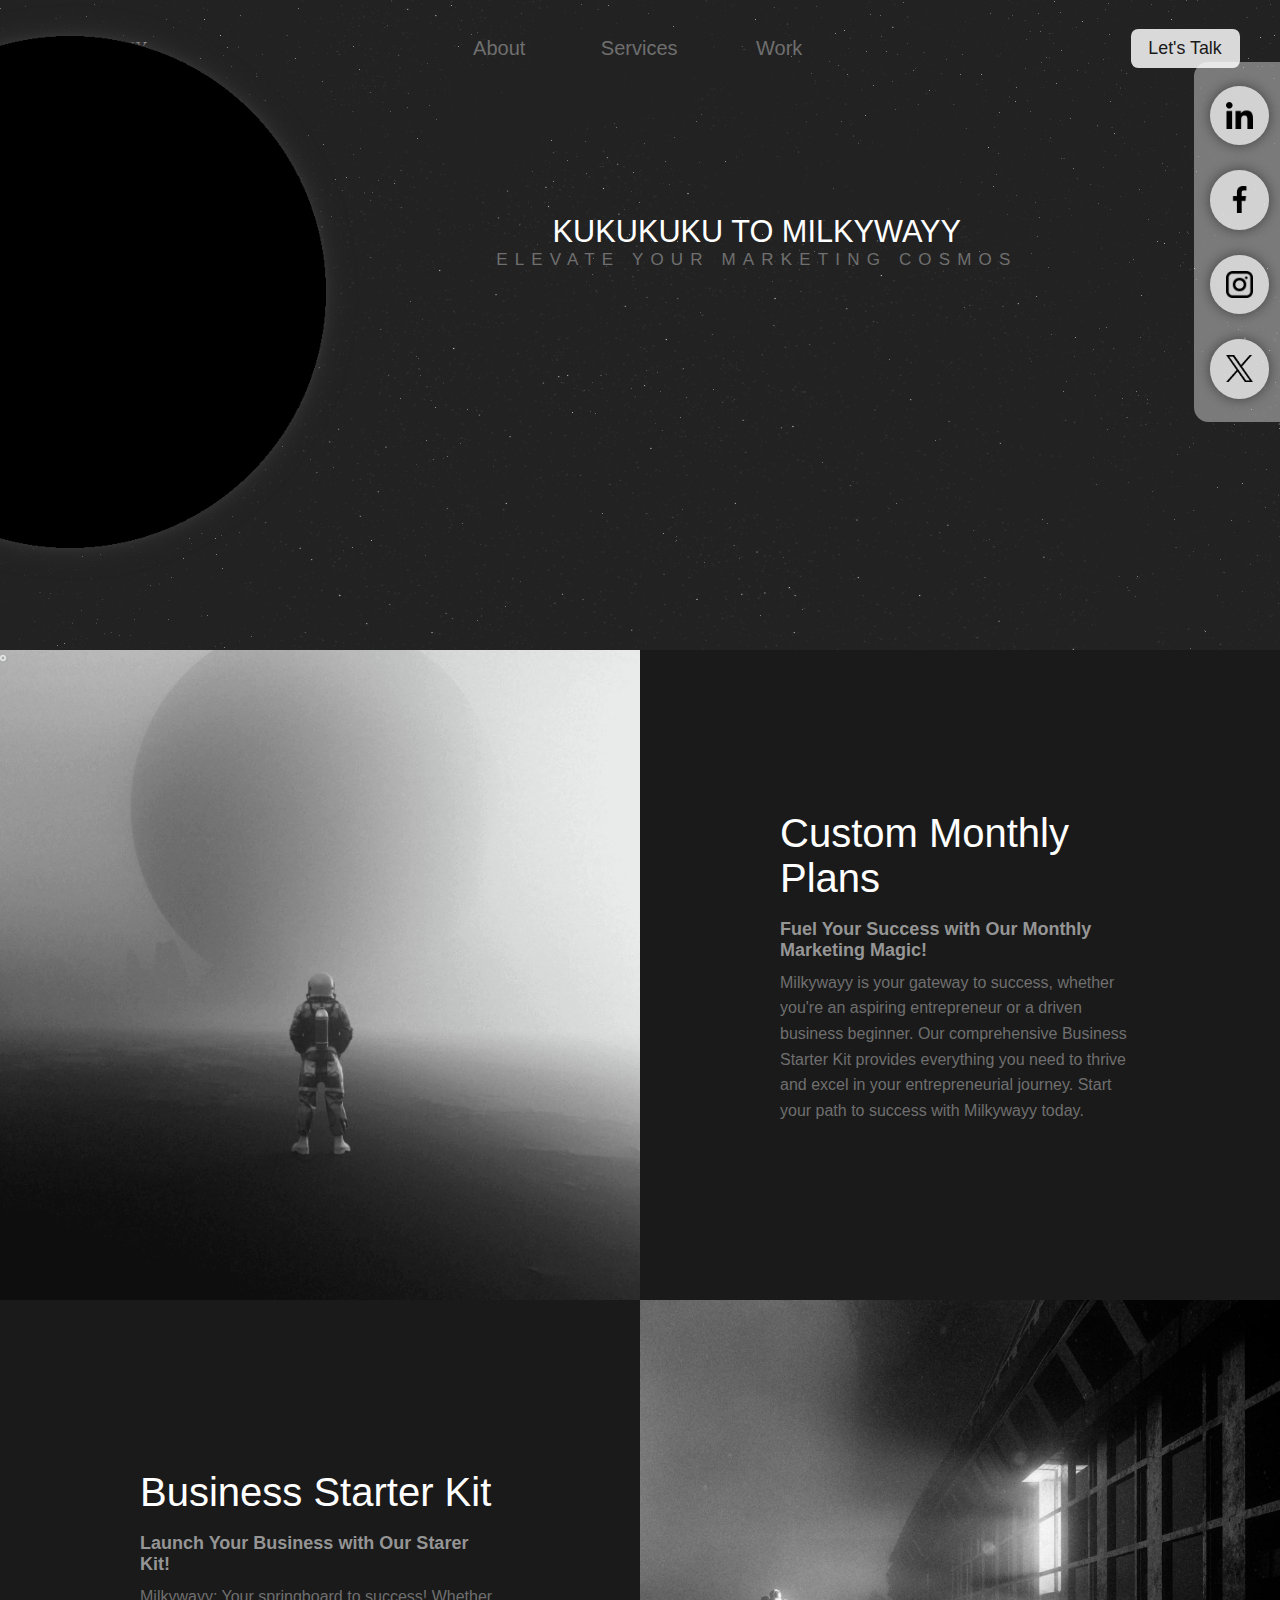
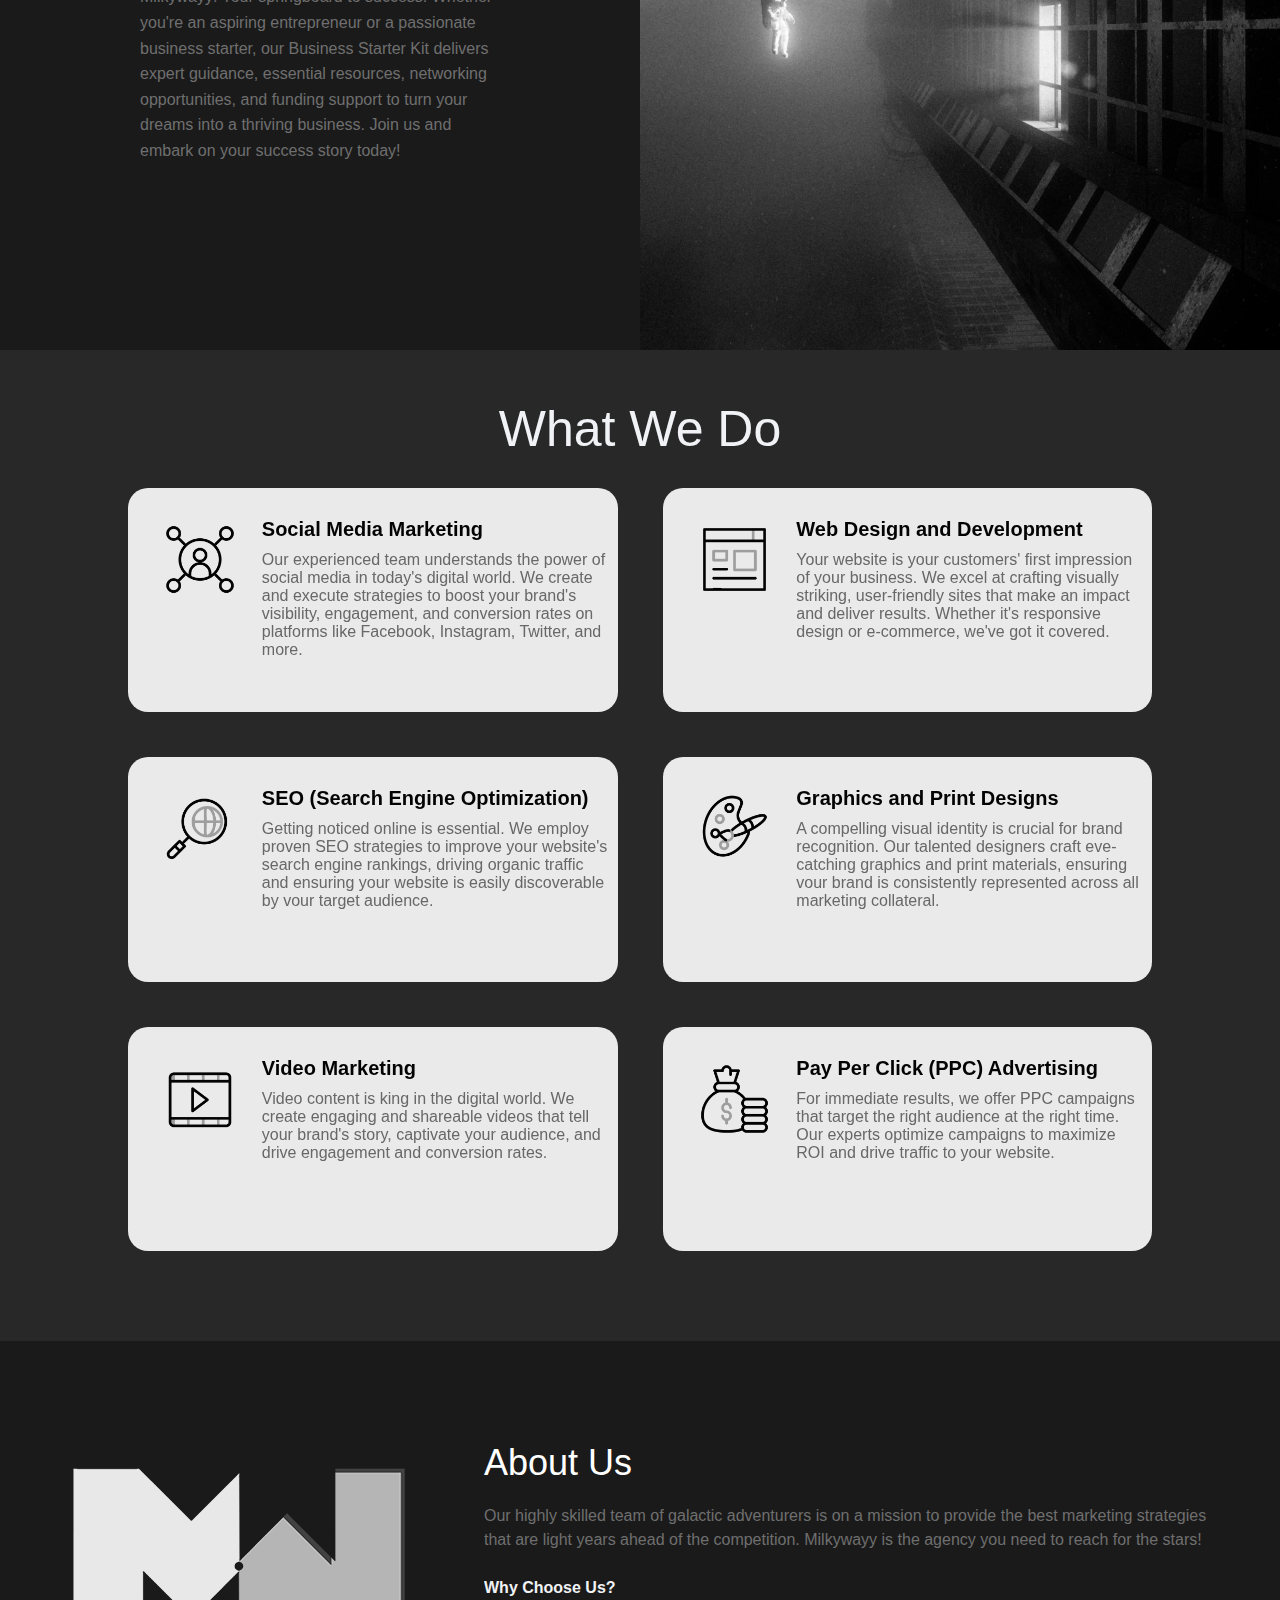
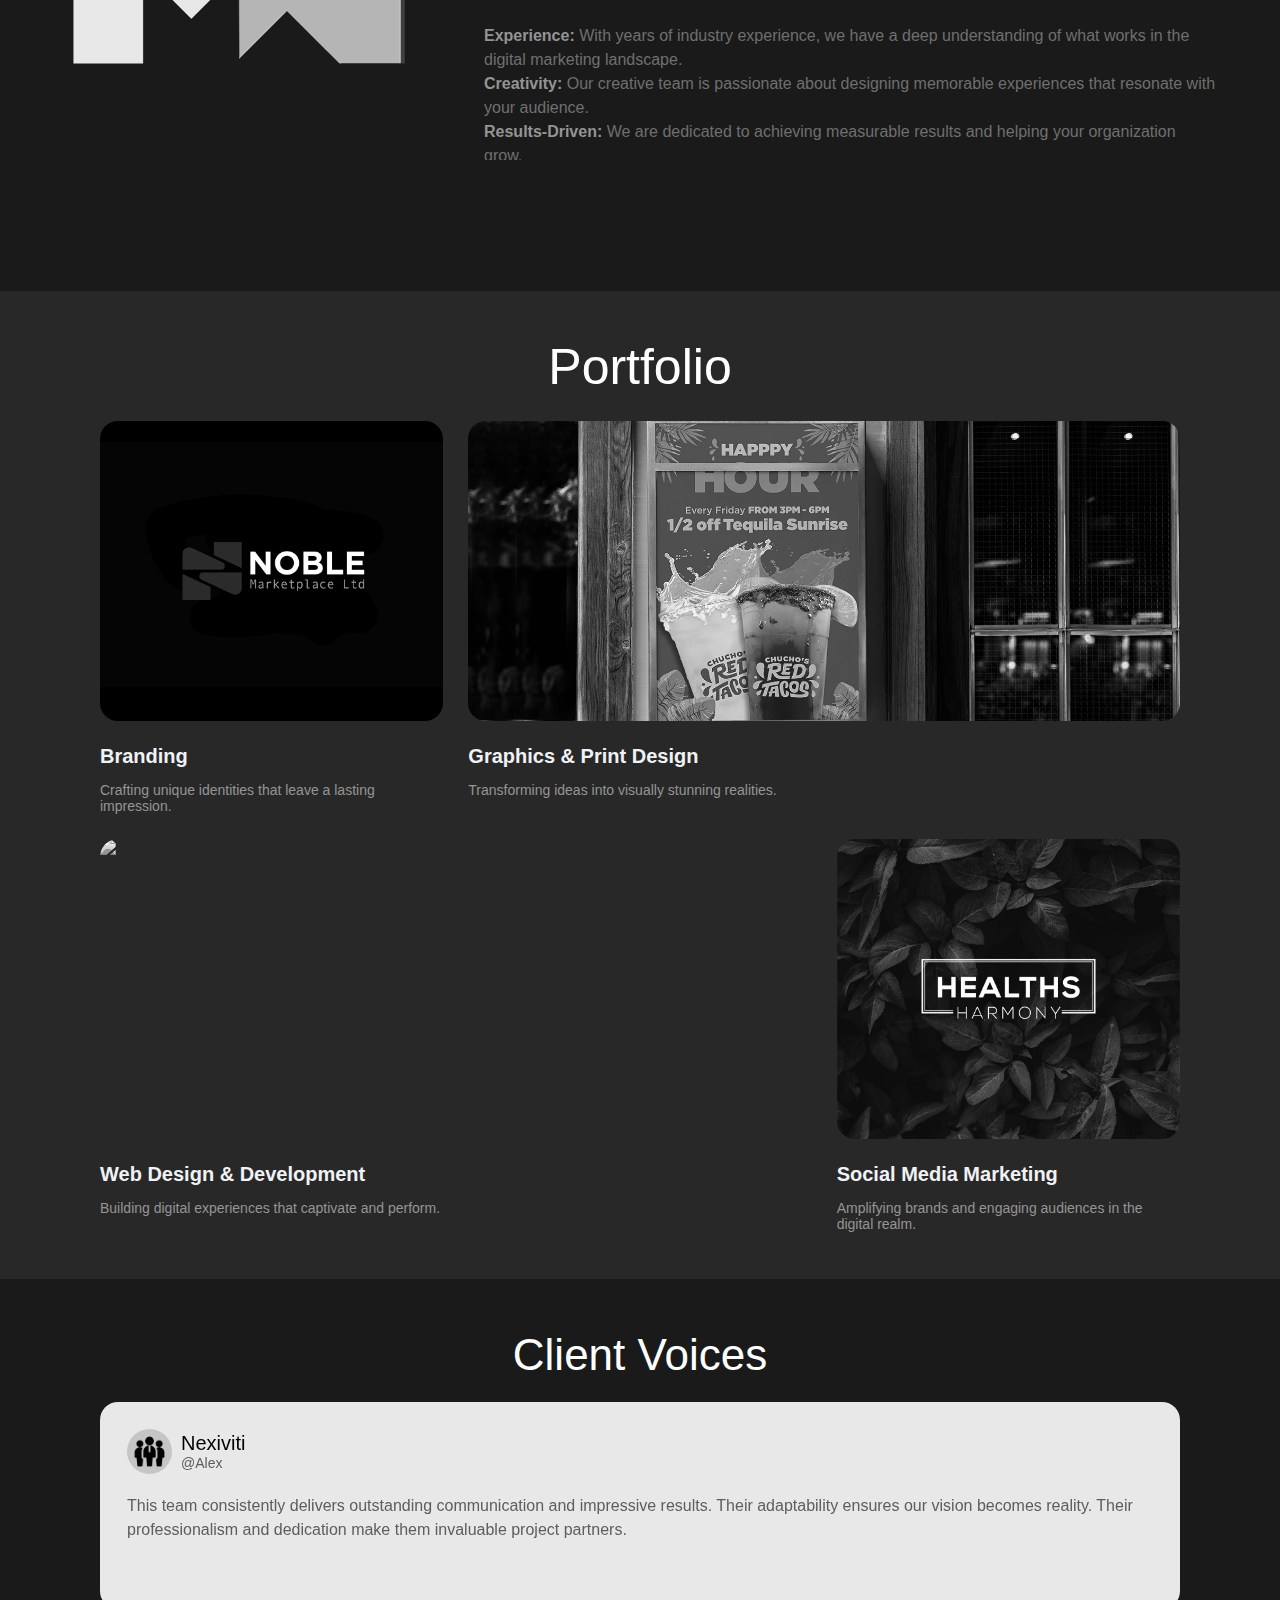
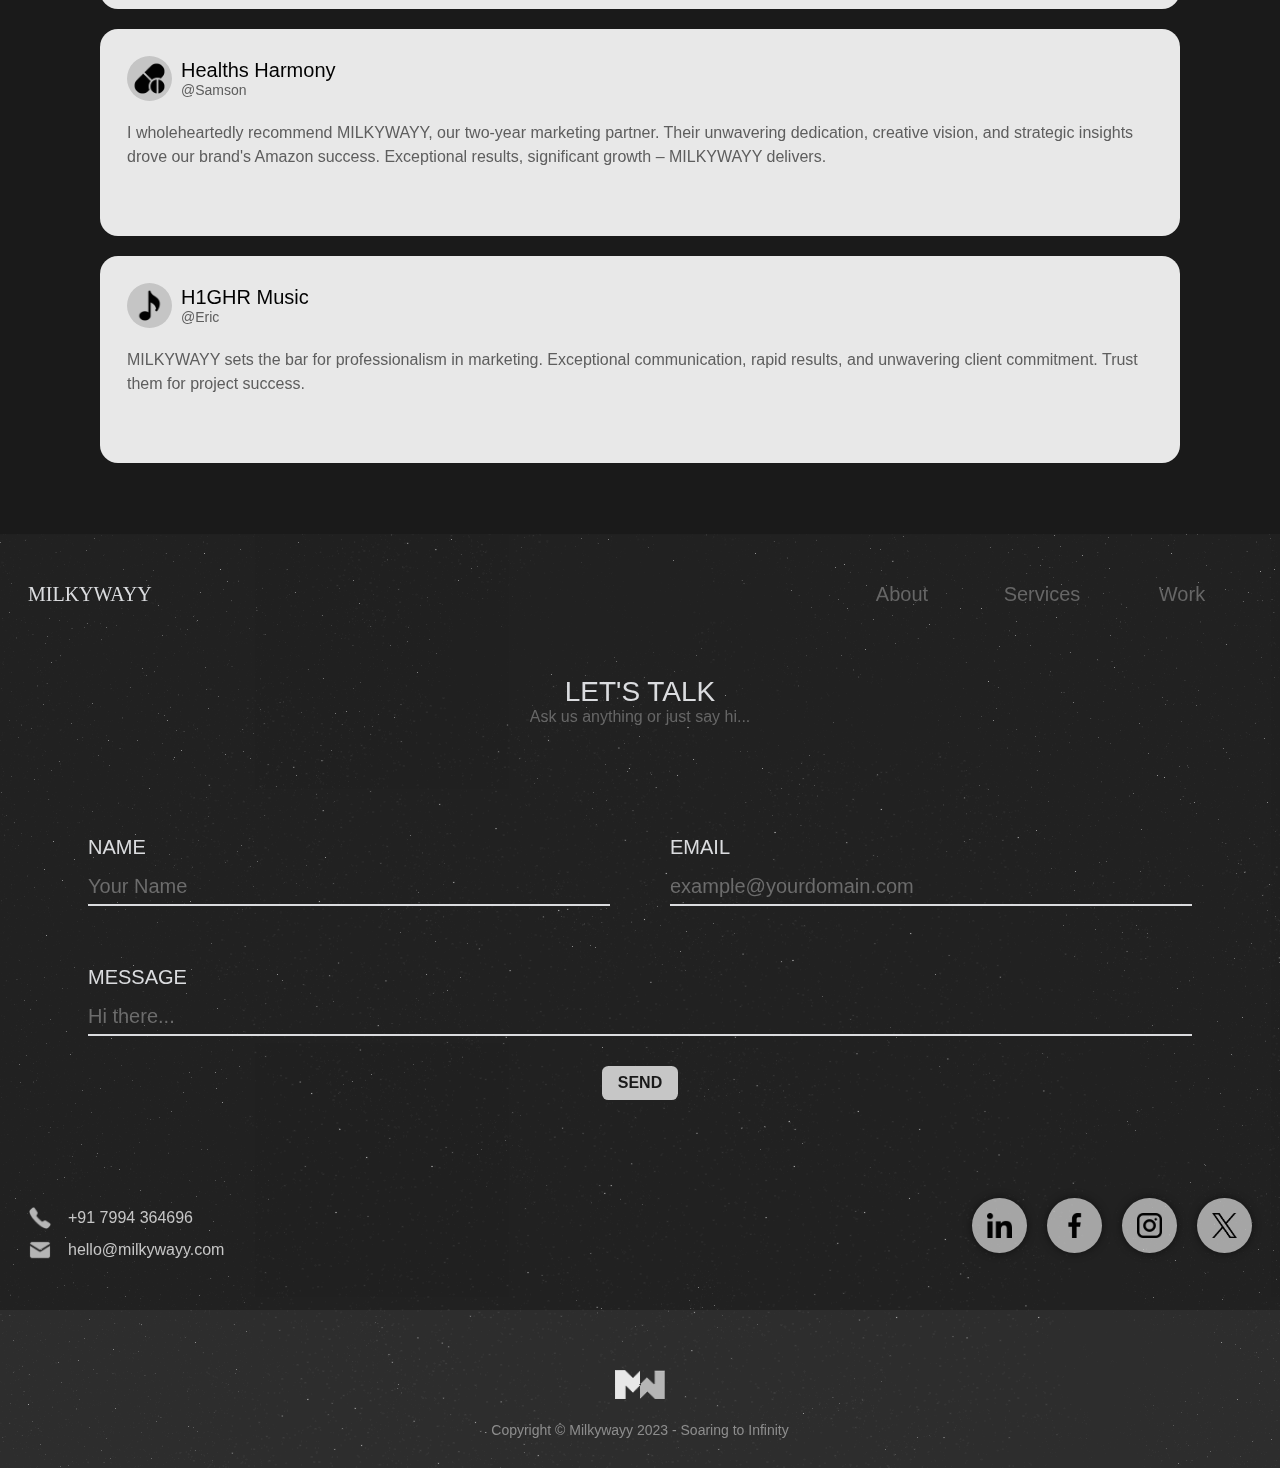
==== commit d2119712: "kuku" ====
--- a/index.html
+++ b/index.html
@@ -102,7 +102,7 @@
 			<div class="content">
 				<canvas id="globe"></canvas>
 				<div class="block">
-					<div class="title">WAWAWAWAW TO MILKYWAYY</div>
+					<div class="title">KUKUKUKU TO MILKYWAYY</div>
 					<div class="subtitle">ELEVATE YOUR MARKETING COSMOS</div>
 				</div>
 				<div class="sidebar">
--- a/index.css
+++ b/index.css
@@ -97,7 +97,7 @@
 	height: -webkit-fill-available;
 	justify-content: flex-end;
 	align-items: center;
-	padding-bottom: 7em;
+	padding-bottom: 20em;
 }
 .container.first .content canvas {
 	width: 800px;
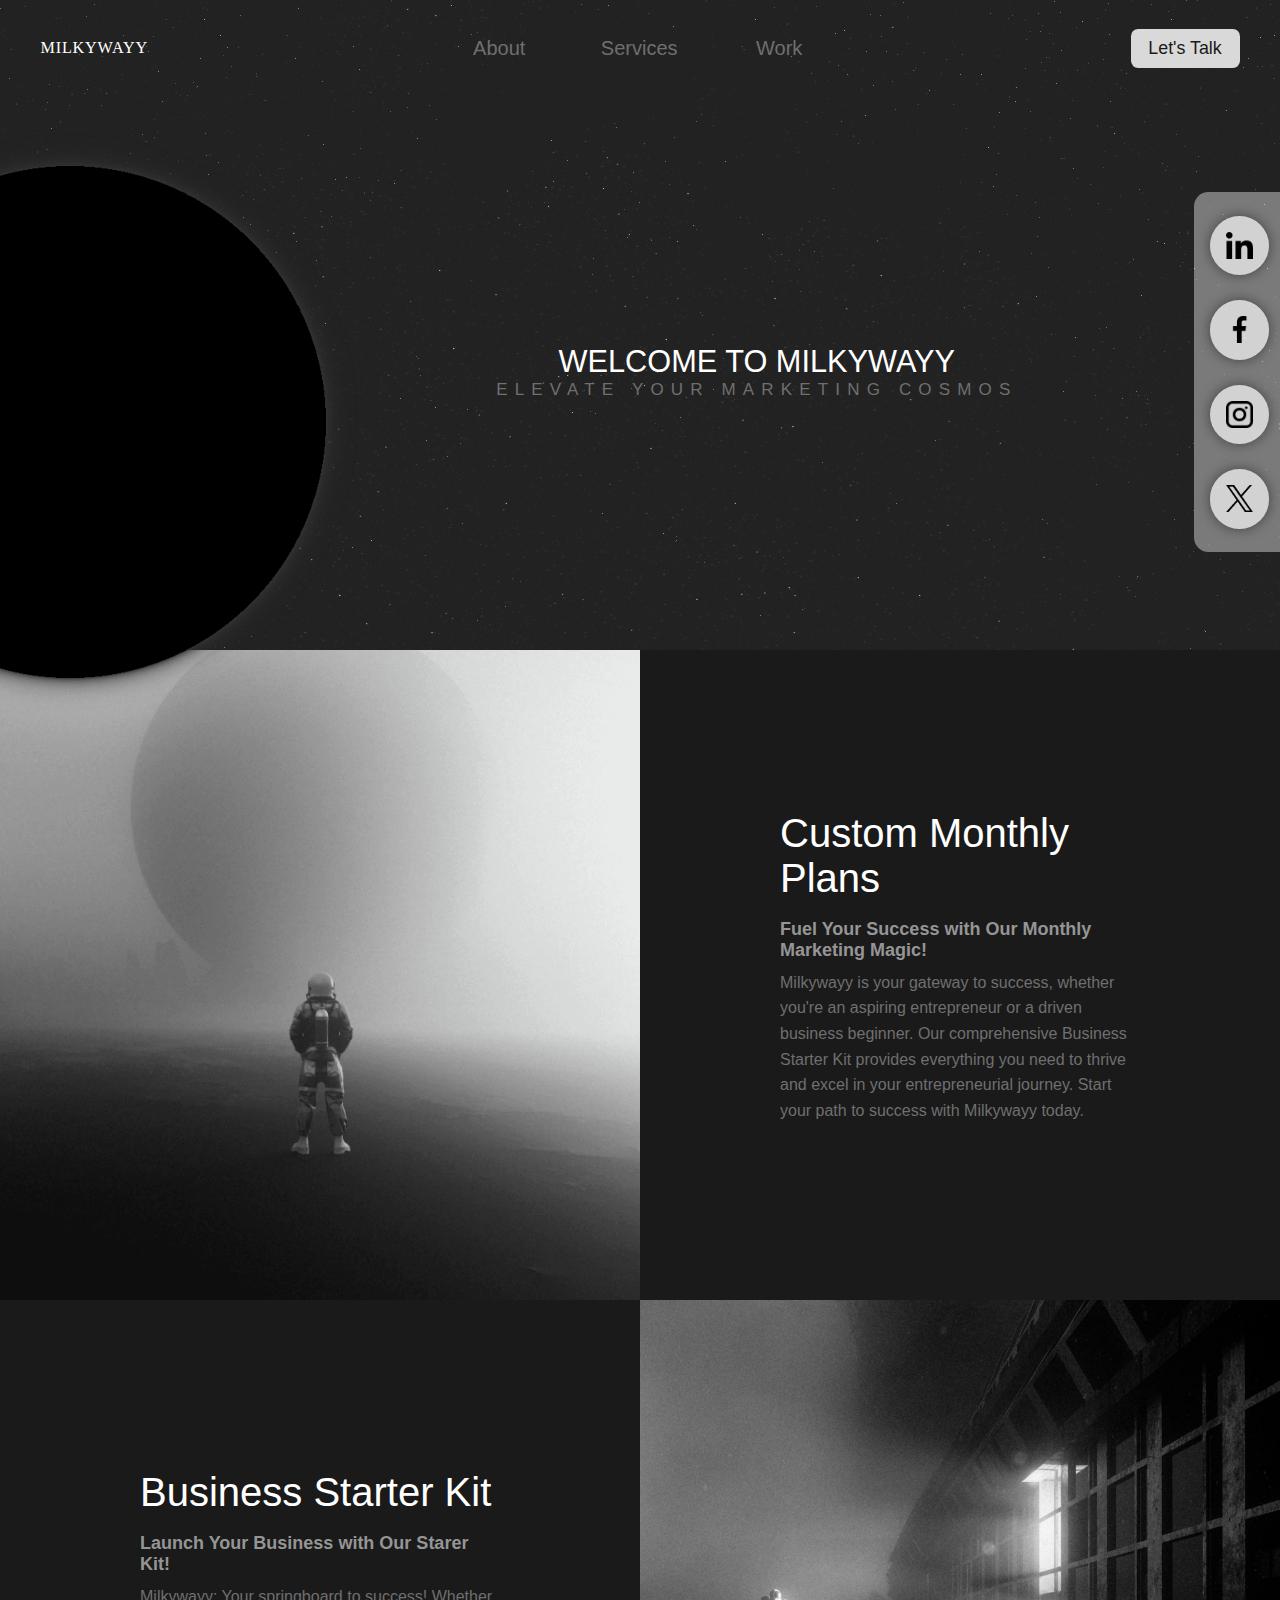
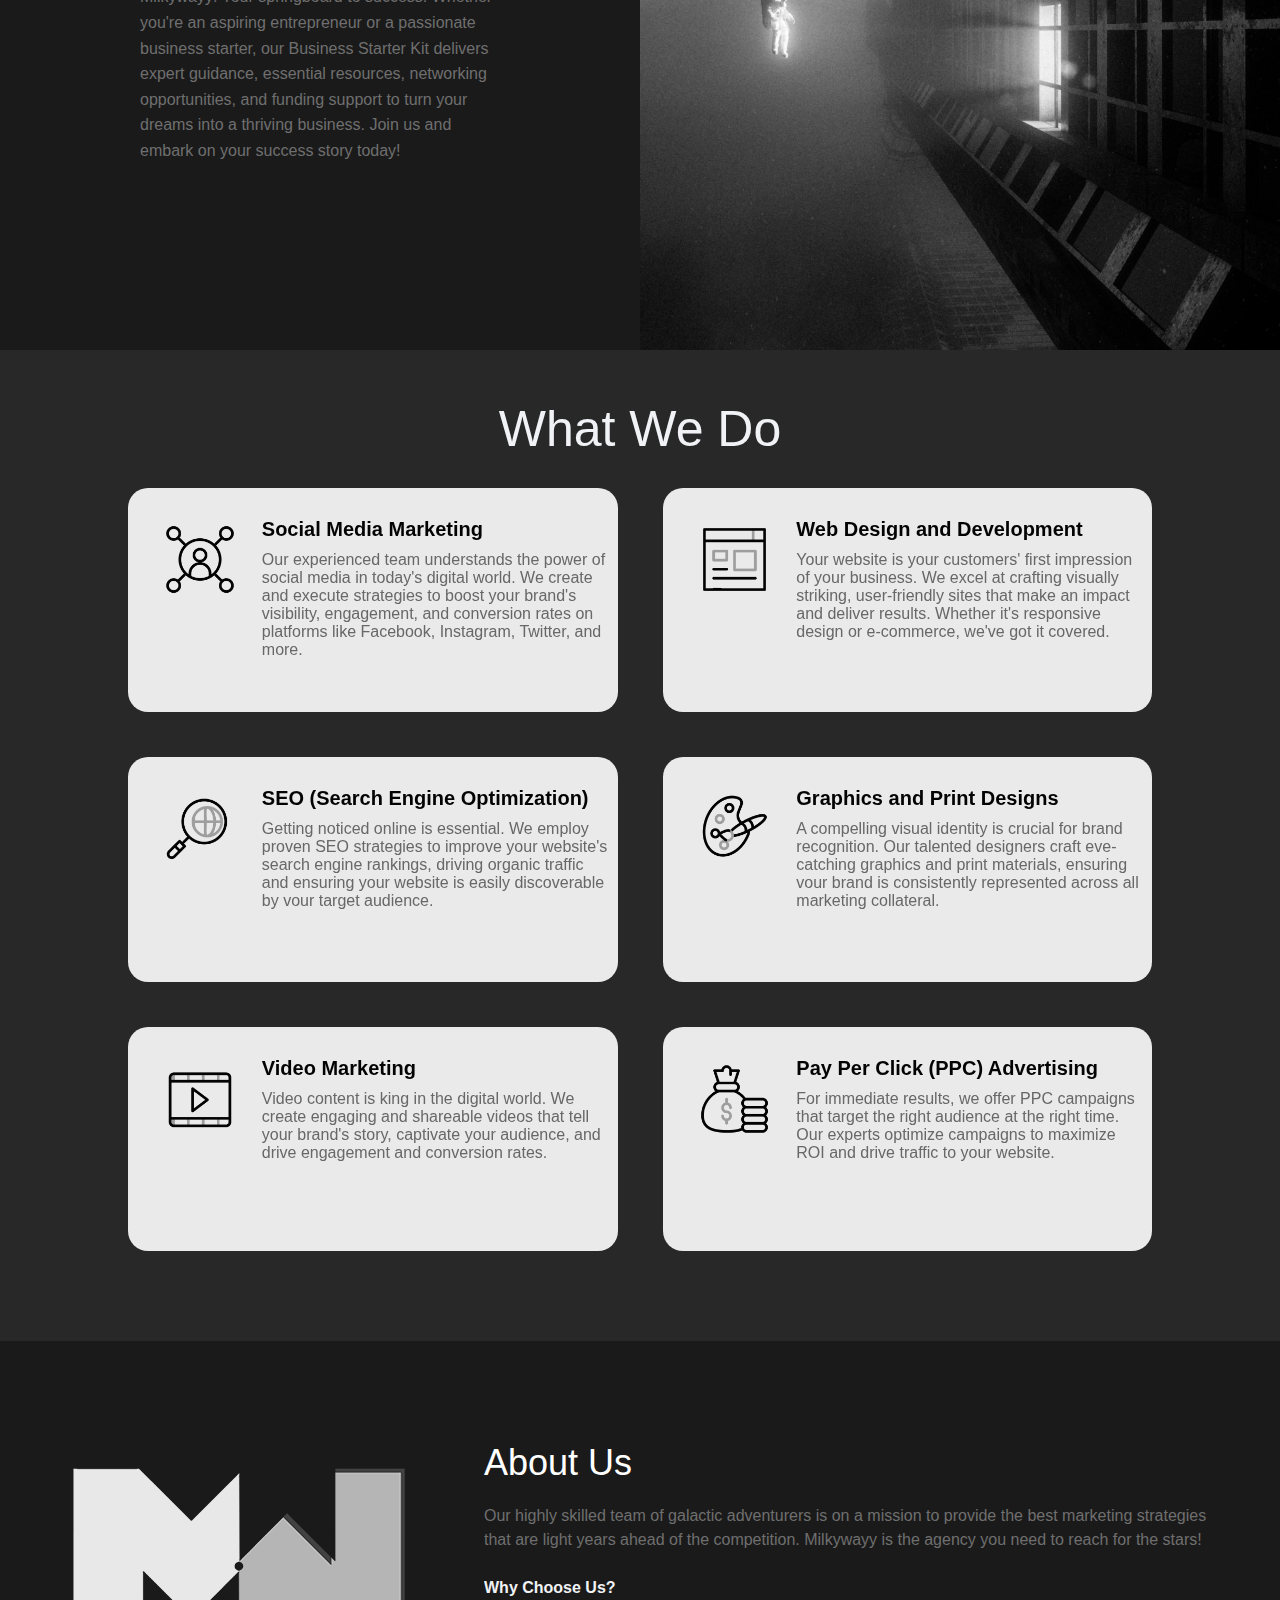
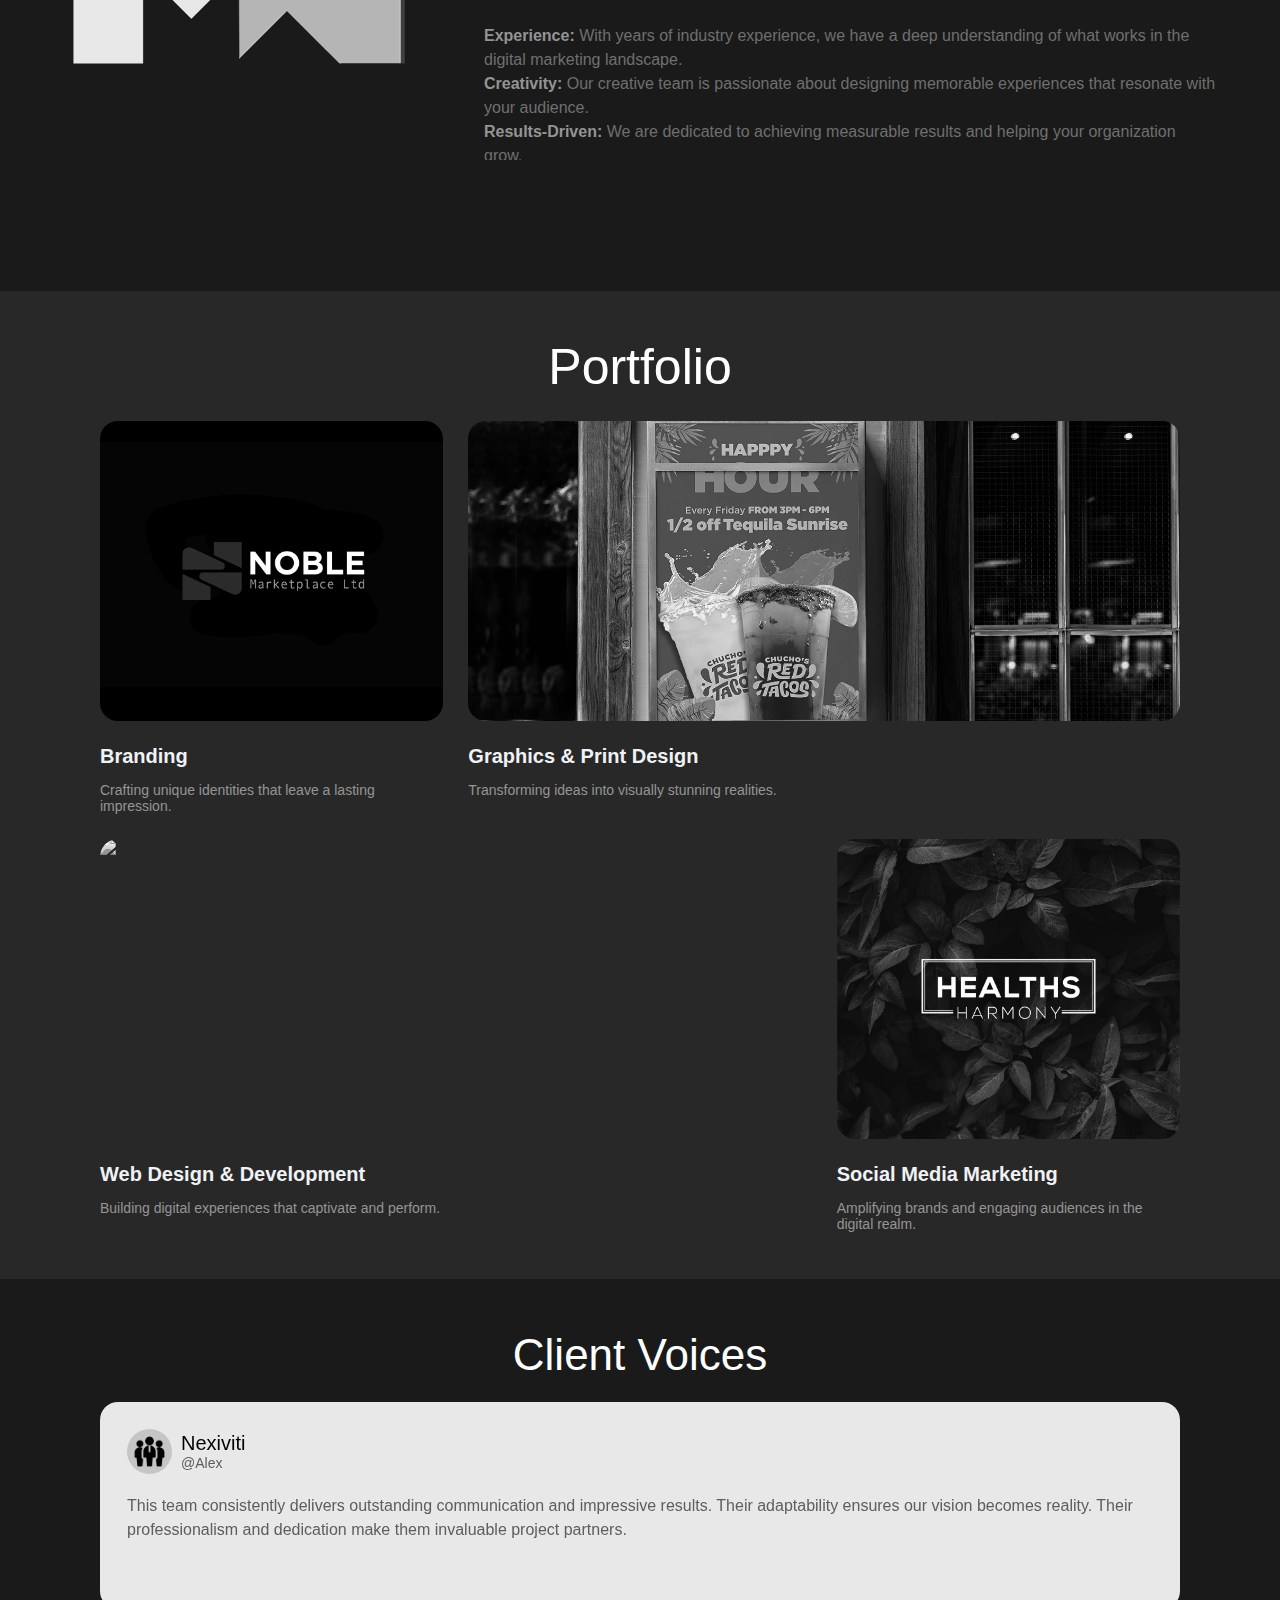
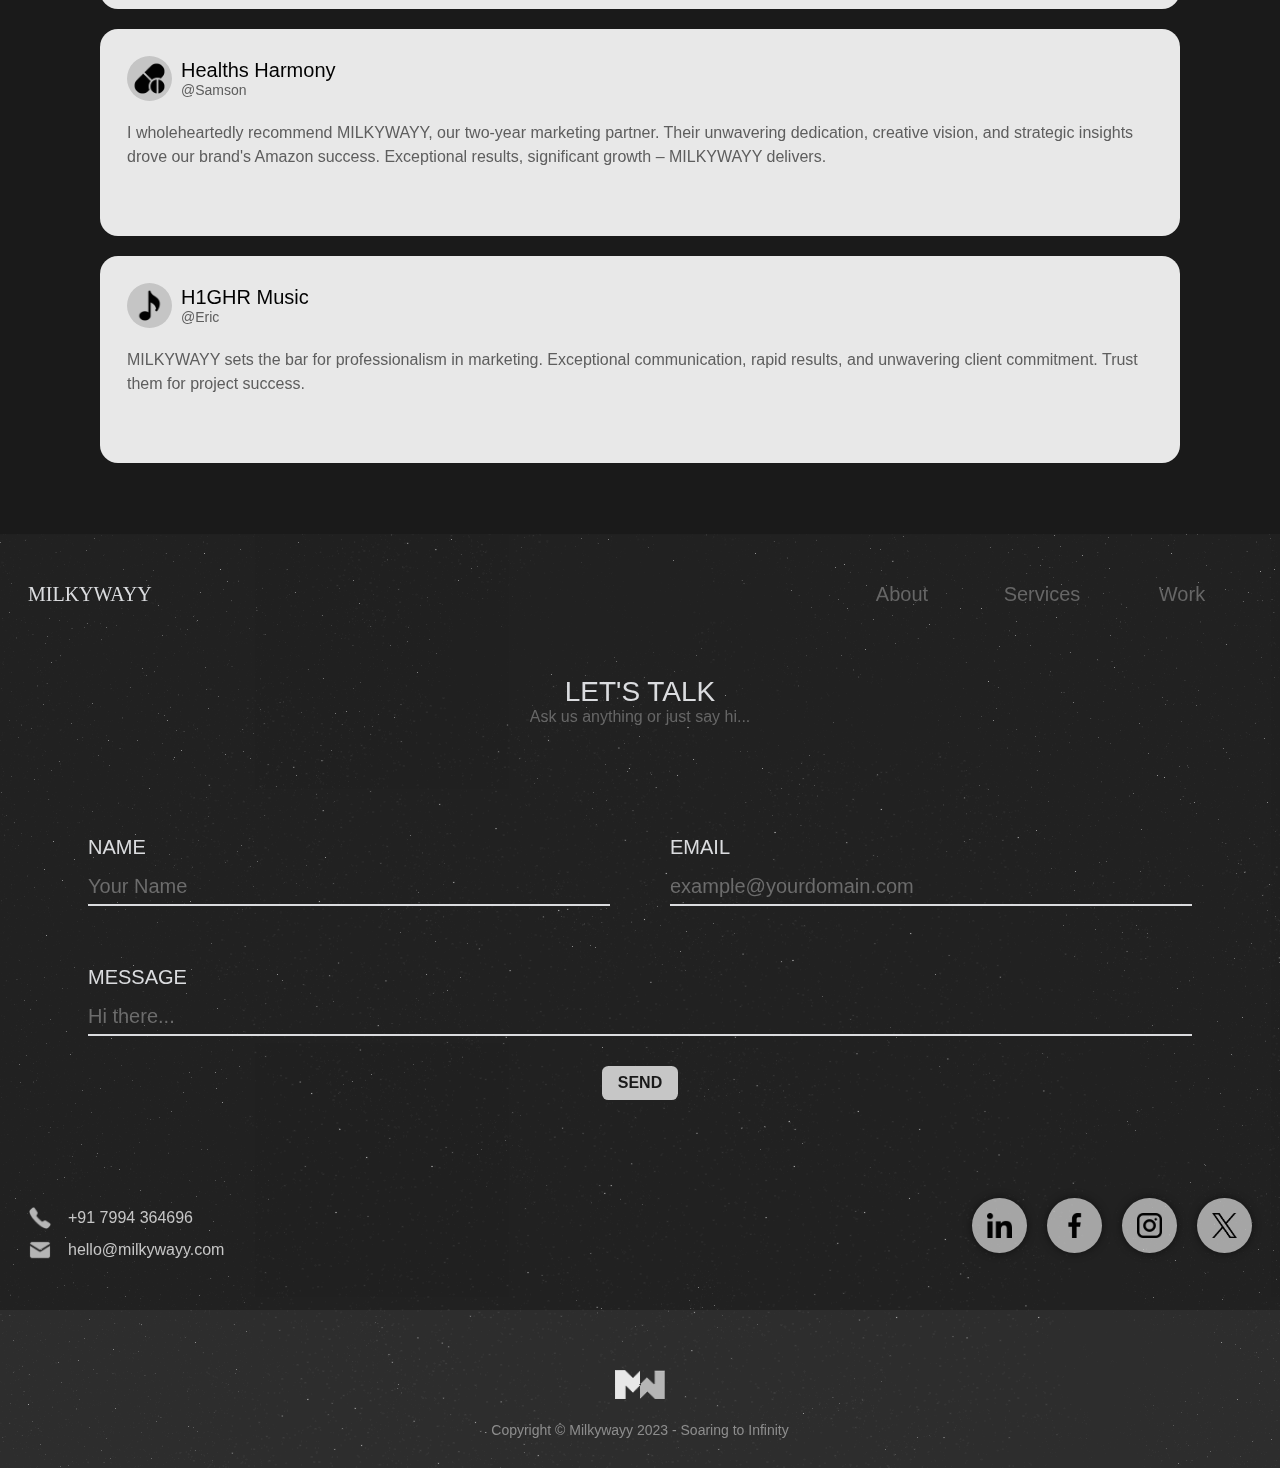
==== commit d5893fa2: "changes" ====
--- a/index.html
+++ b/index.html
@@ -102,7 +102,7 @@
 			<div class="content">
 				<canvas id="globe"></canvas>
 				<div class="block">
-					<div class="title">KUKUKUKU TO MILKYWAYY</div>
+					<div class="title">WELCOME TO MILKYWAYY</div>
 					<div class="subtitle">ELEVATE YOUR MARKETING COSMOS</div>
 				</div>
 				<div class="sidebar">
--- a/index.css
+++ b/index.css
@@ -1,5 +1,5 @@
 html {
-	scroll-behavior: smooth;
+  scroll-behavior: smooth;
 }
 body {
 	padding: 0;
@@ -93,15 +93,15 @@
 }
 .container.first .content {
 	display: flex;
+  height: 550px;
 	flex-direction: row;
-	height: -webkit-fill-available;
 	justify-content: flex-end;
 	align-items: center;
-	padding-bottom: 20em;
+	padding-bottom: 7em;
 }
 .container.first .content canvas {
 	width: 800px;
-	margin: 300px 0 0 -100px;
+	margin: 300px 0 0 -300px;
 	height: 800px;
 }
 .container.first .content .block {
@@ -857,6 +857,8 @@
 	.container.first .content {
 		flex-direction: column-reverse;
 		position: relative;
+    padding-bottom: 100px;
+    height: auto;
 	}
 	.container.first .content .title {
 		margin: 40px 0 0 0;
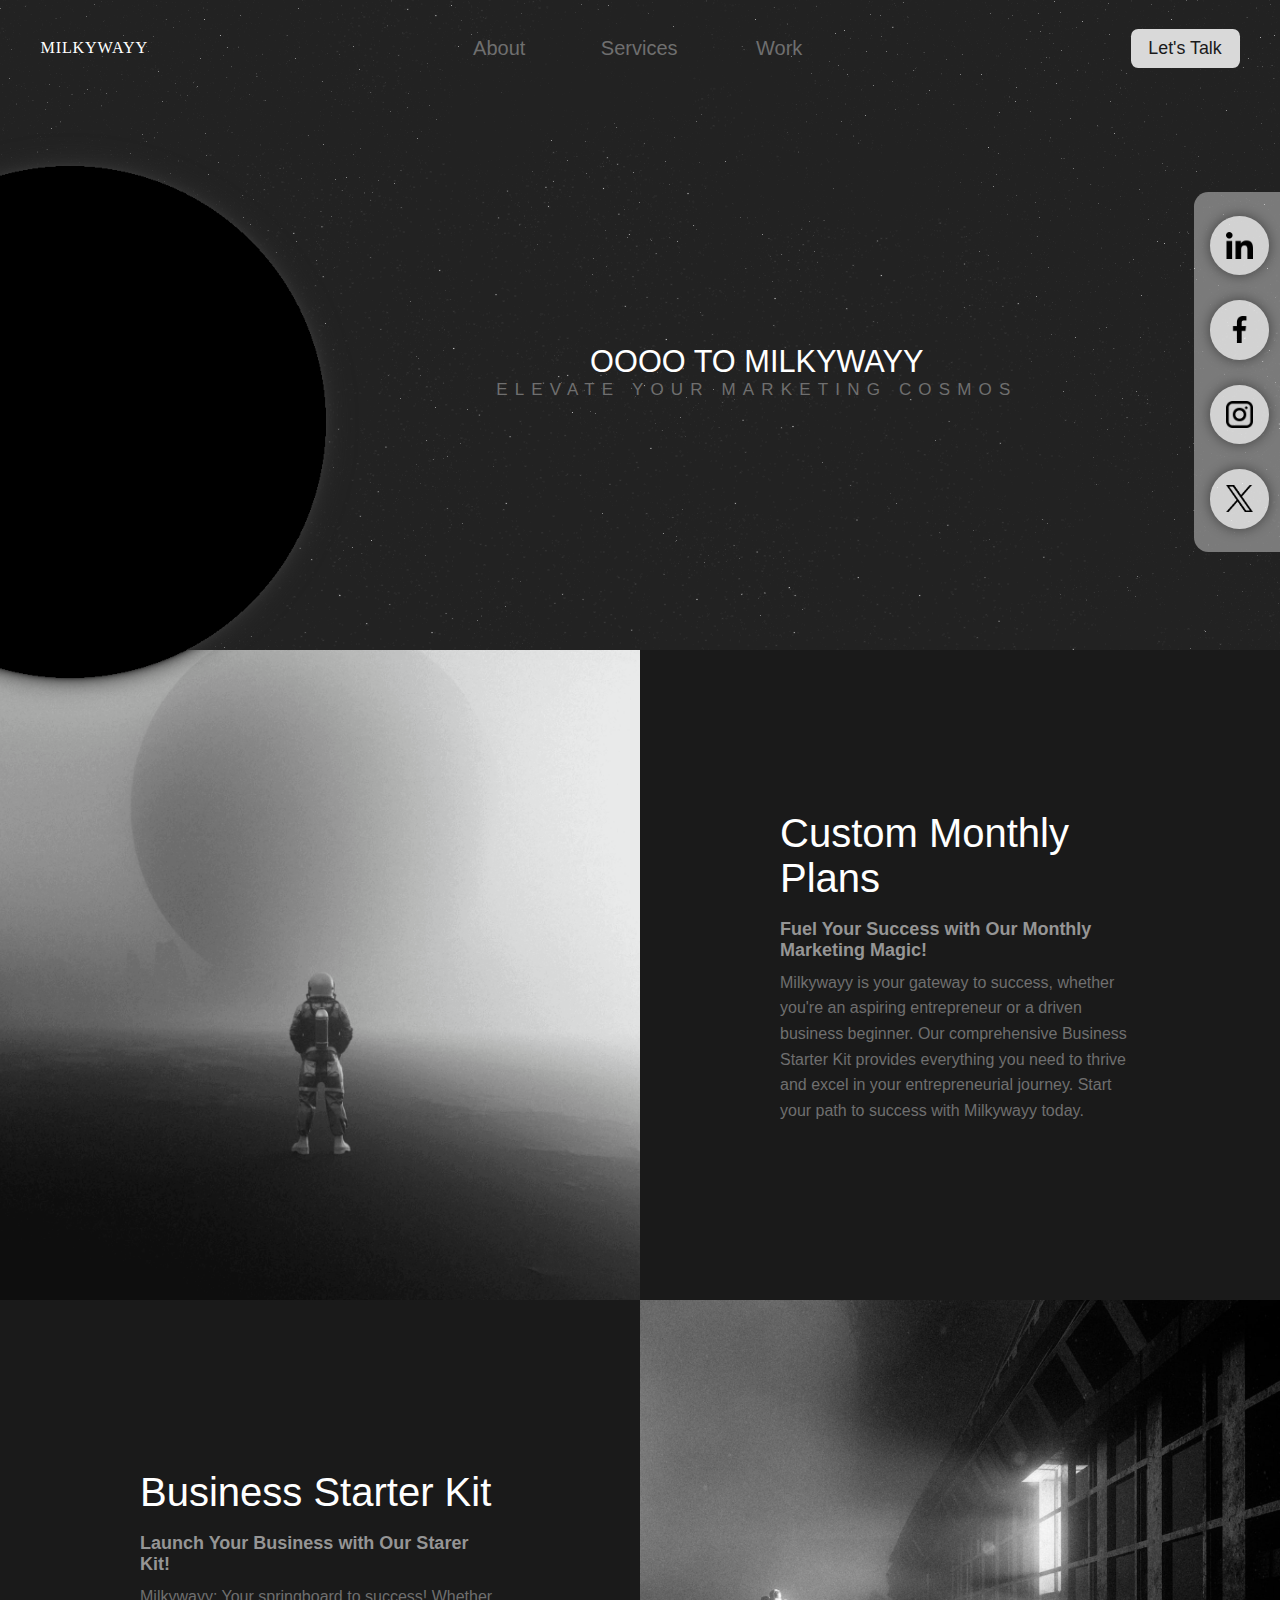
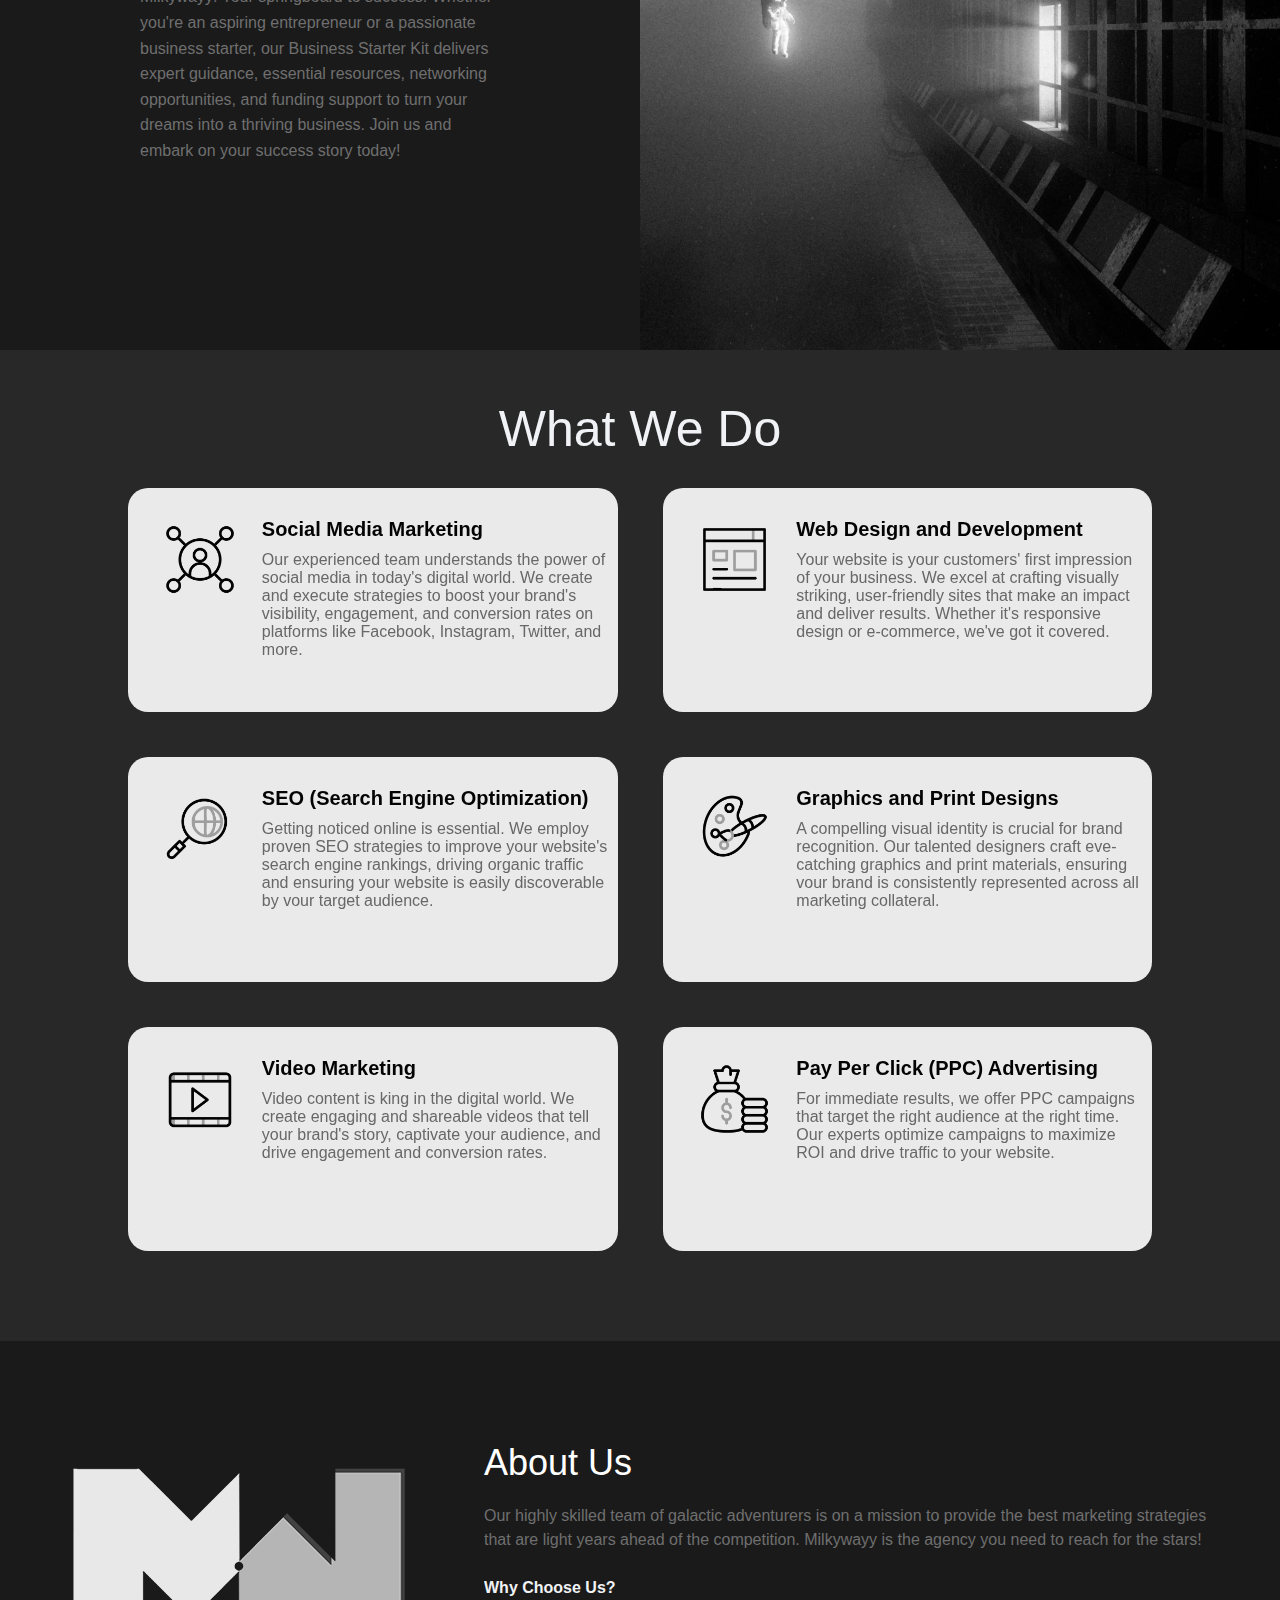
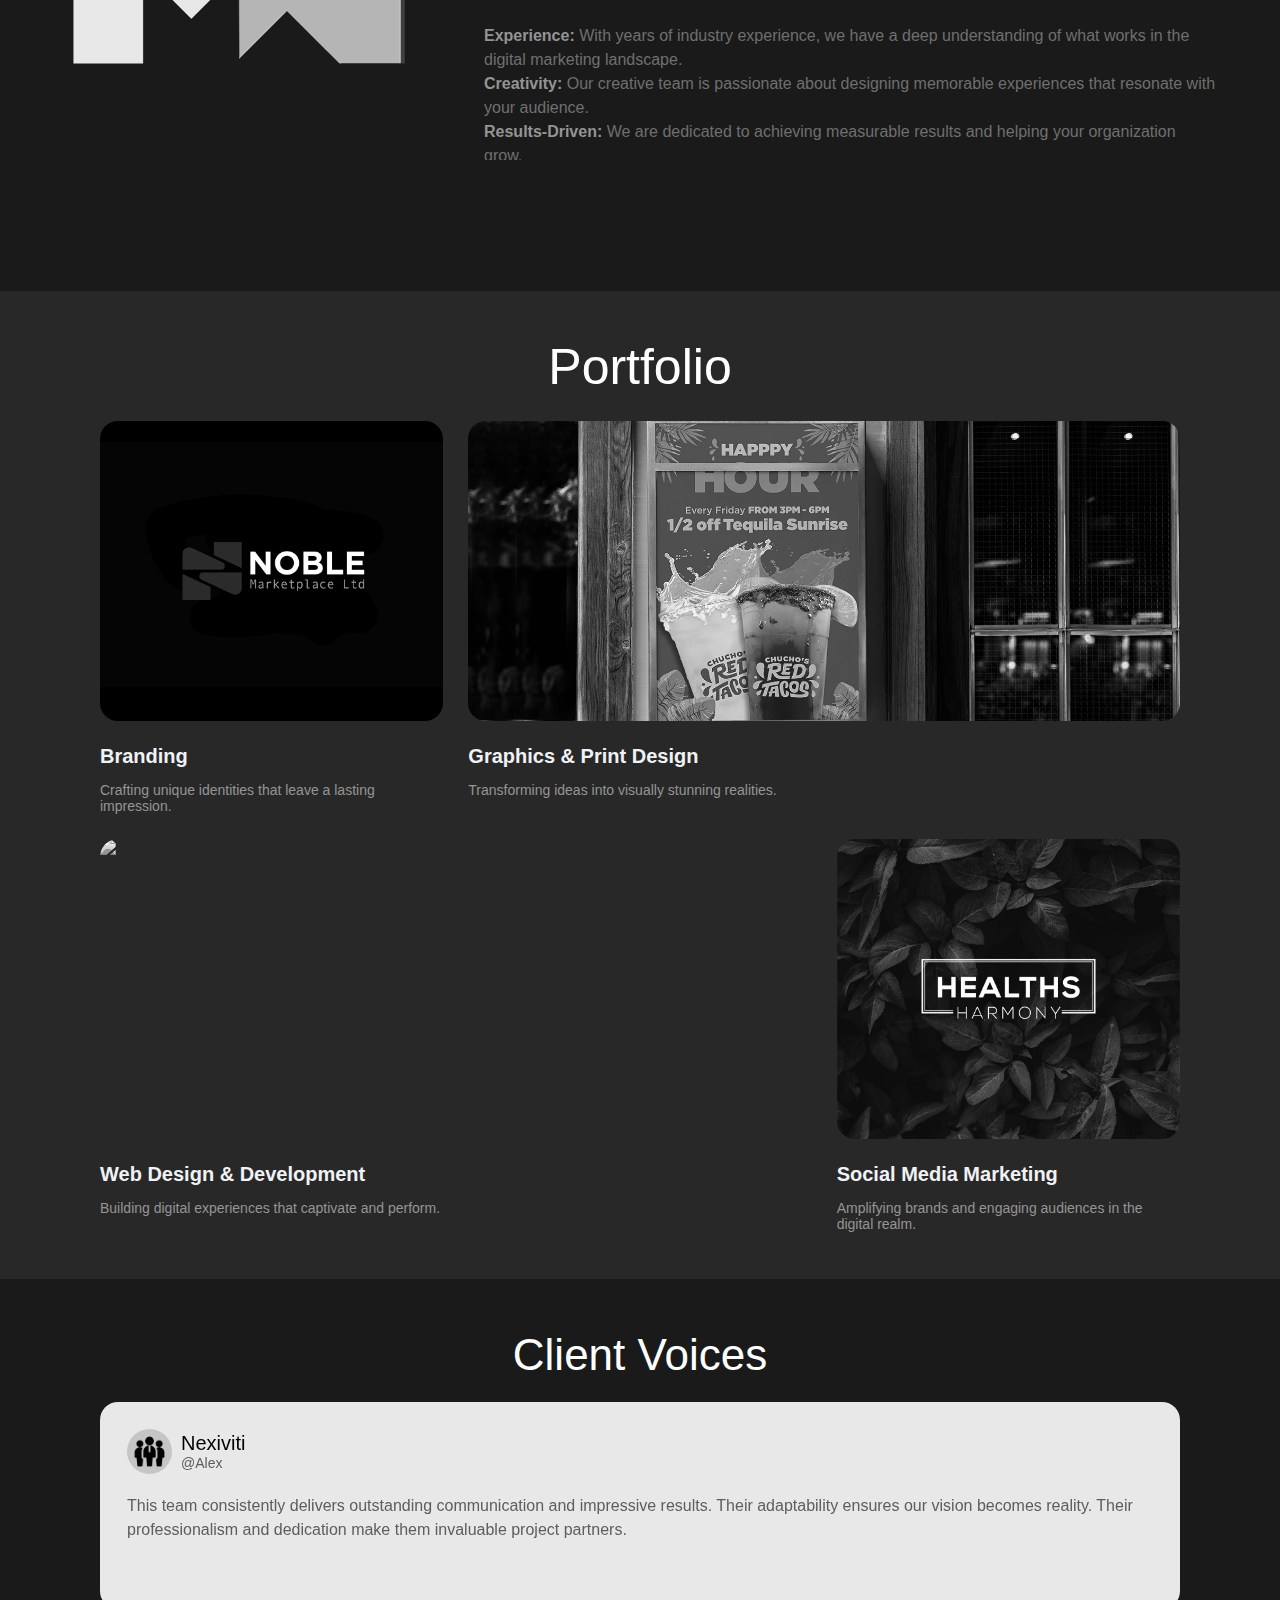
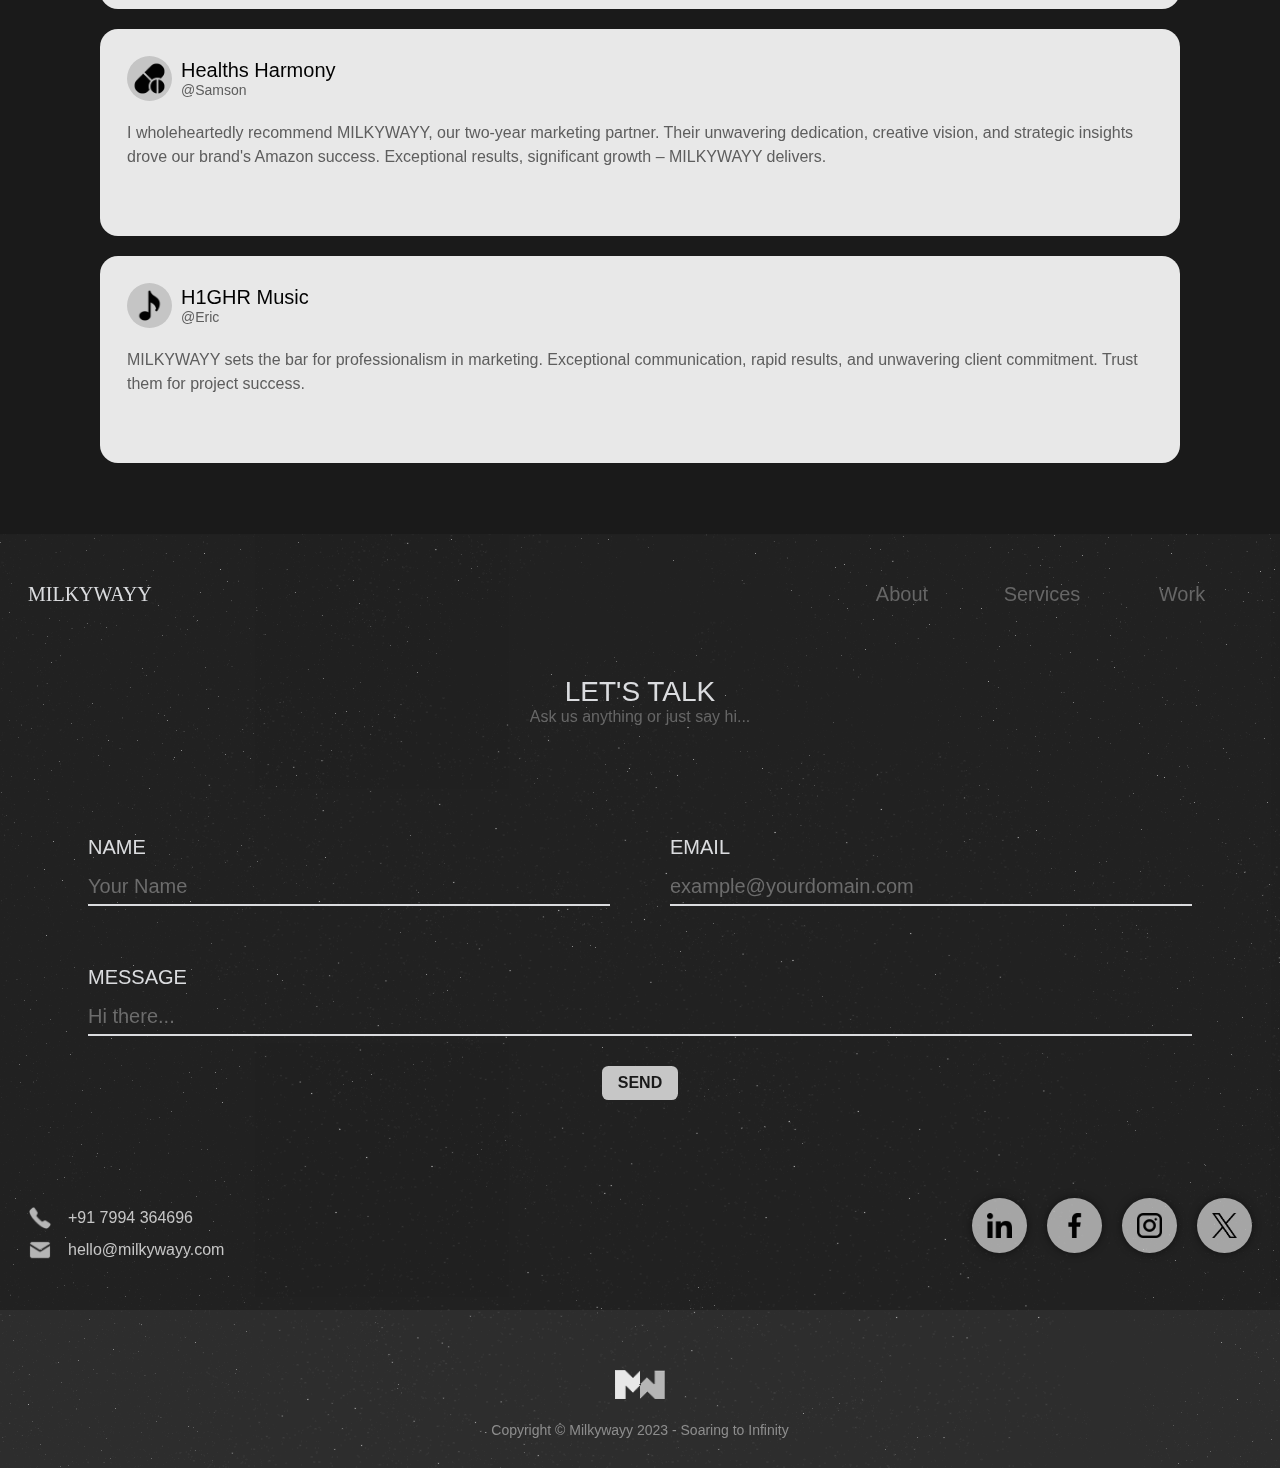
==== commit e8789a7b: "hehe" ====
--- a/index.html
+++ b/index.html
@@ -102,7 +102,7 @@
 			<div class="content">
 				<canvas id="globe"></canvas>
 				<div class="block">
-					<div class="title">WELCOME TO MILKYWAYY</div>
+					<div class="title">OOOO TO MILKYWAYY</div>
 					<div class="subtitle">ELEVATE YOUR MARKETING COSMOS</div>
 				</div>
 				<div class="sidebar">
--- a/index.css
+++ b/index.css
@@ -103,6 +103,7 @@
 	width: 800px;
 	margin: 300px 0 0 -300px;
 	height: 800px;
+  z-index: 1000;
 }
 .container.first .content .block {
 	display: flex;
@@ -902,12 +903,10 @@
 	}
 
 	.container.third, .container.third.flex-reverse {
-		display: flex;
-		flex-direction: column;
+		display: block;
 	}
 	.container.third > img {
-    flex: 0 0 0;
-    height: 500px;
+    height: 300px;
 		width: -webkit-fill-available;
 	}
 	.container.third .content {
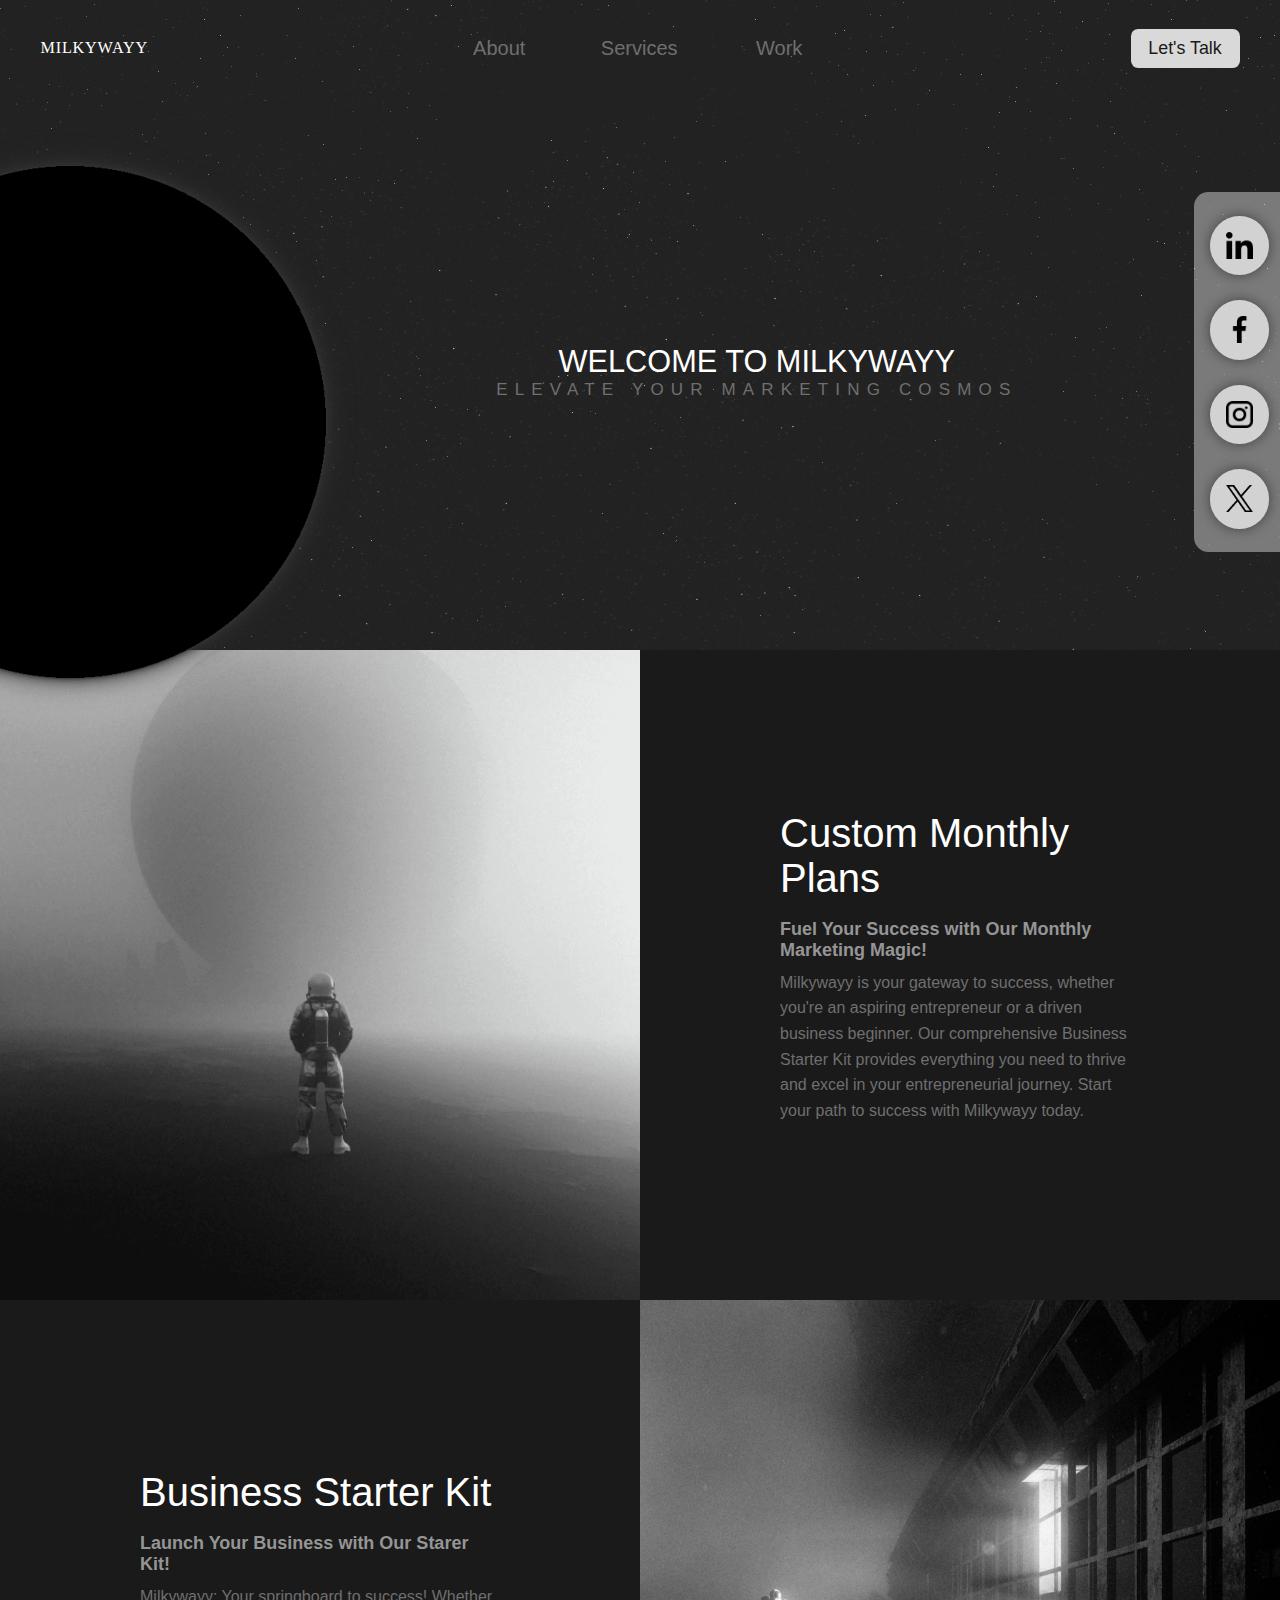
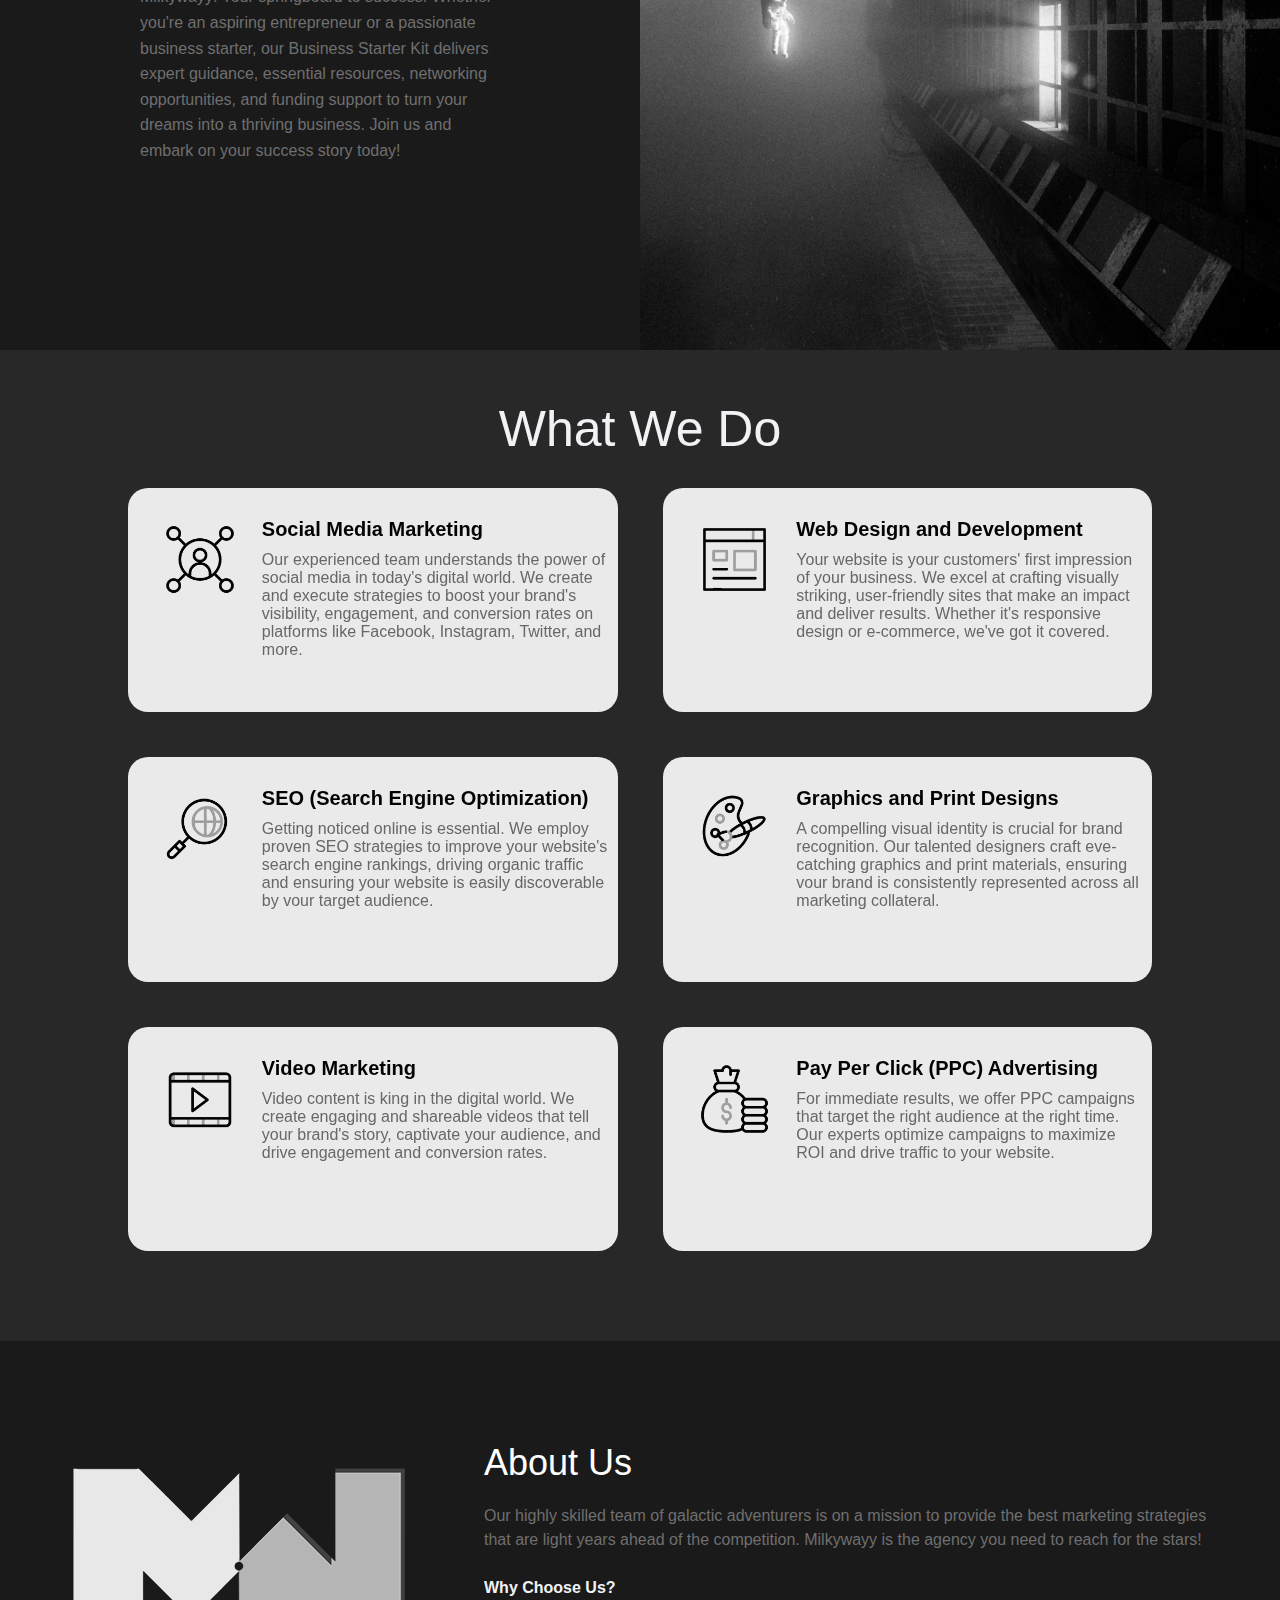
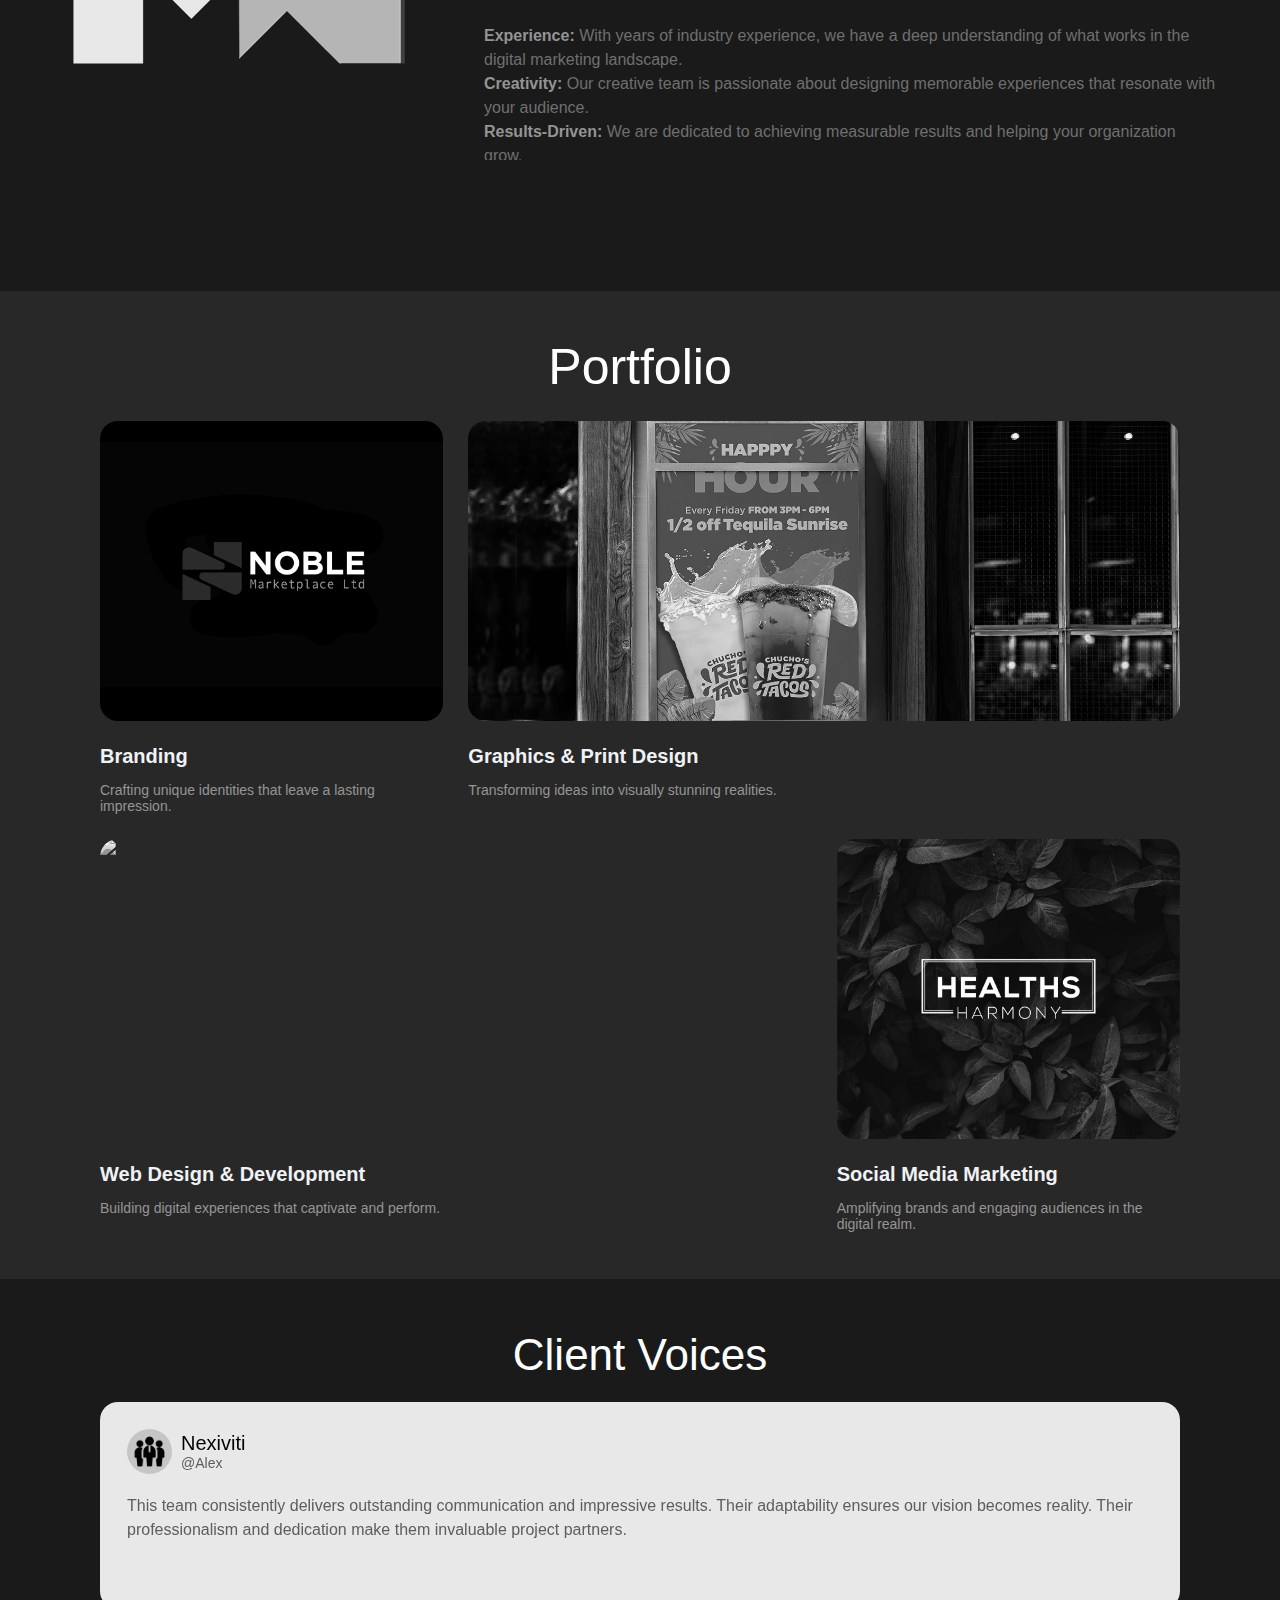
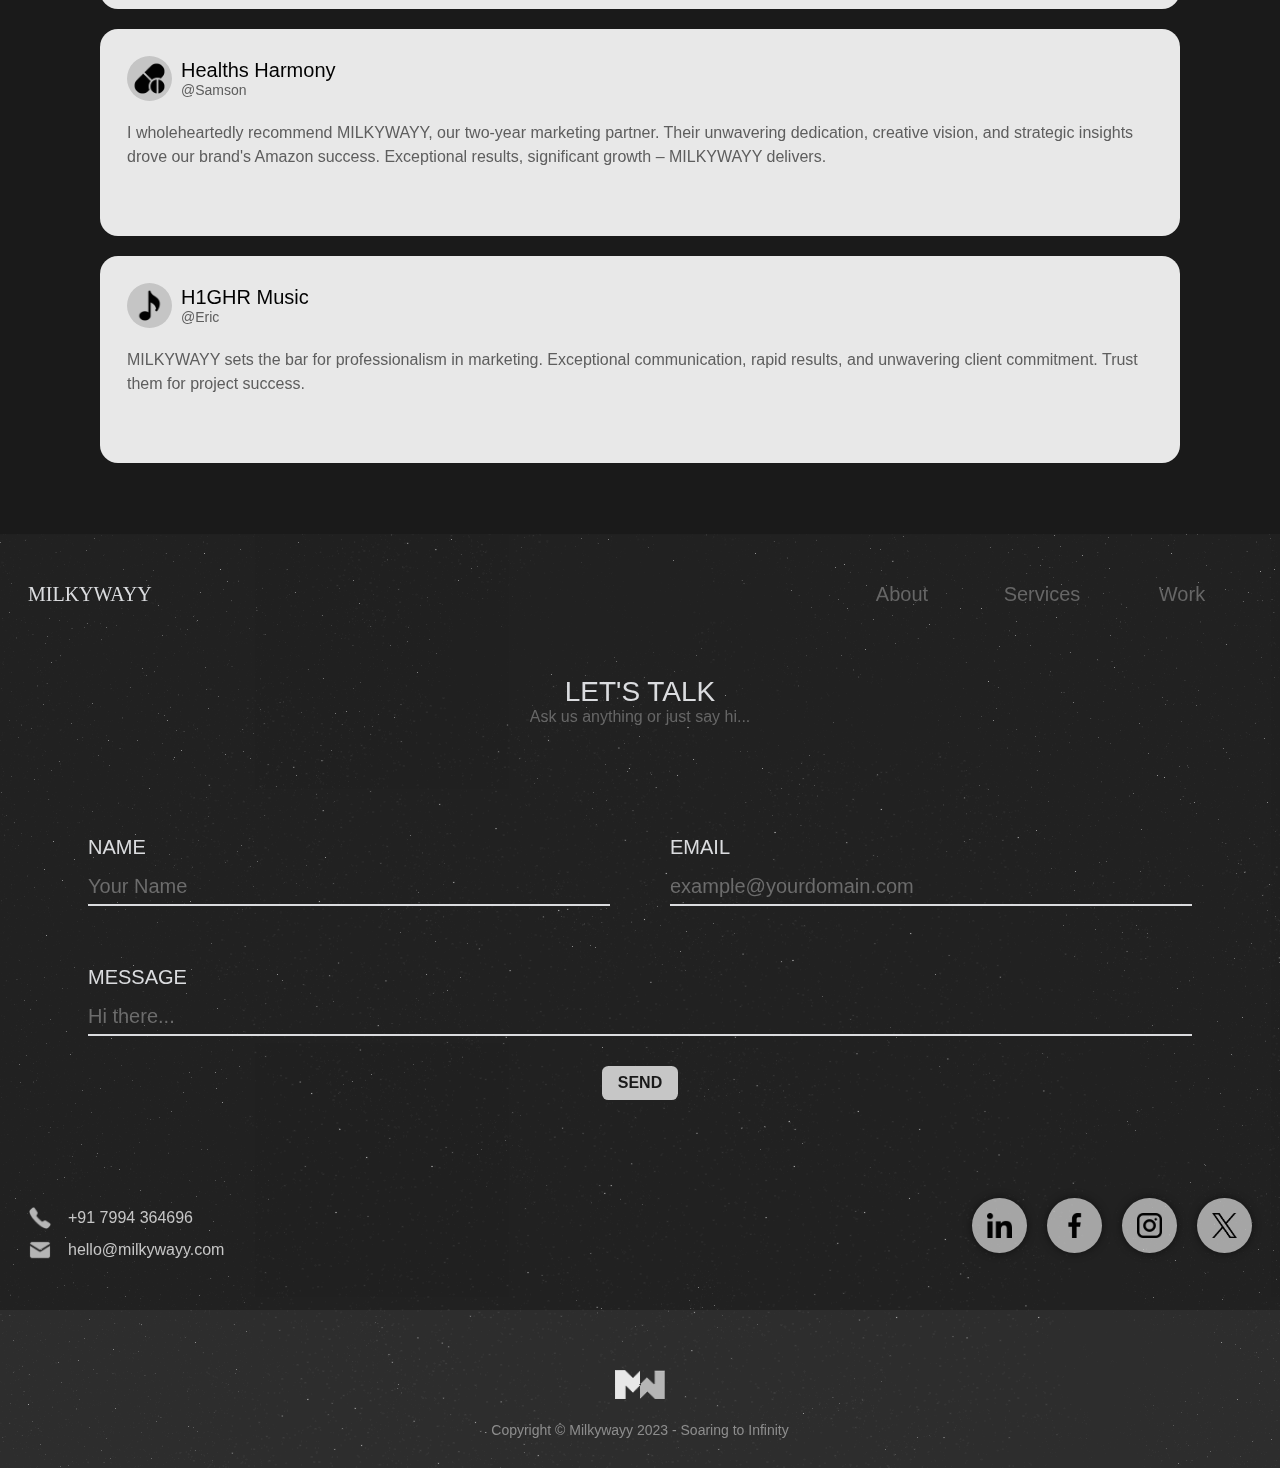
==== commit cf8b9096: "done" ====
--- a/index.html
+++ b/index.html
@@ -102,7 +102,7 @@
 			<div class="content">
 				<canvas id="globe"></canvas>
 				<div class="block">
-					<div class="title">OOOO TO MILKYWAYY</div>
+					<div class="title">WELCOME TO MILKYWAYY</div>
 					<div class="subtitle">ELEVATE YOUR MARKETING COSMOS</div>
 				</div>
 				<div class="sidebar">
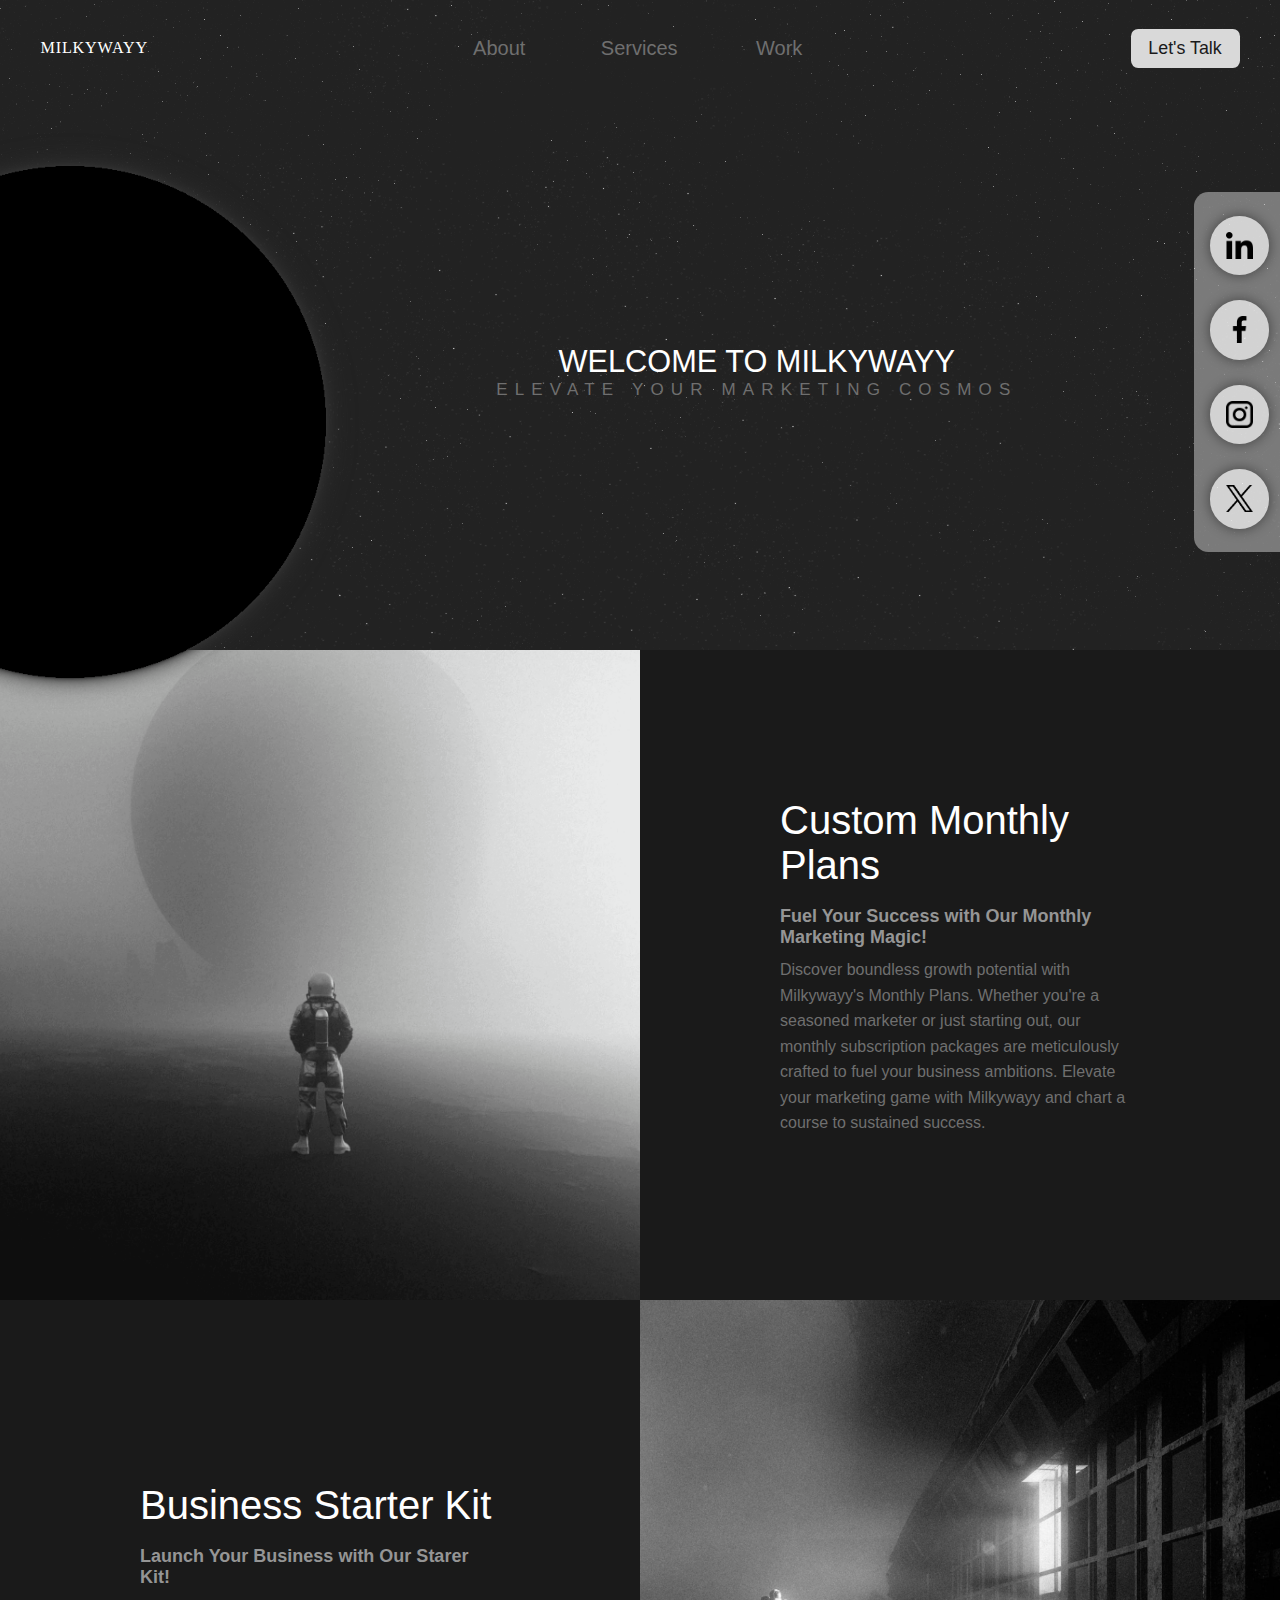
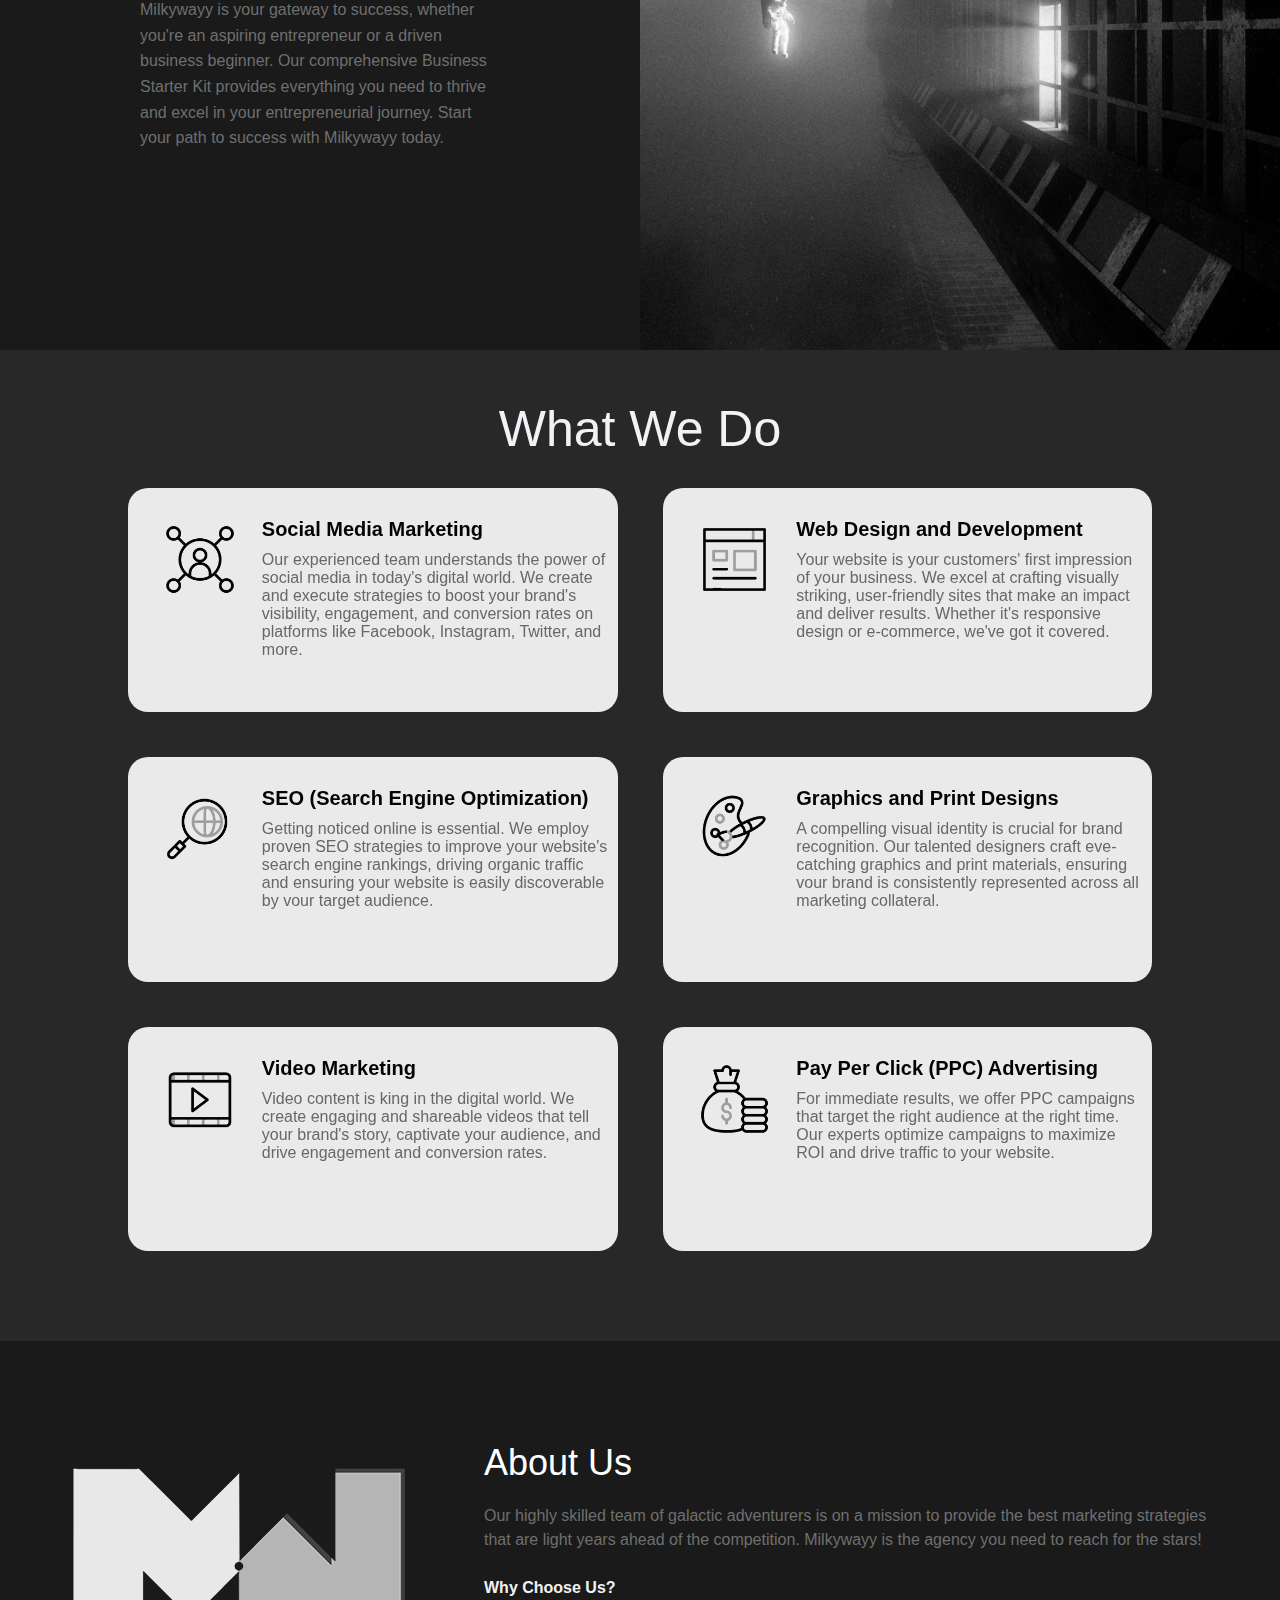
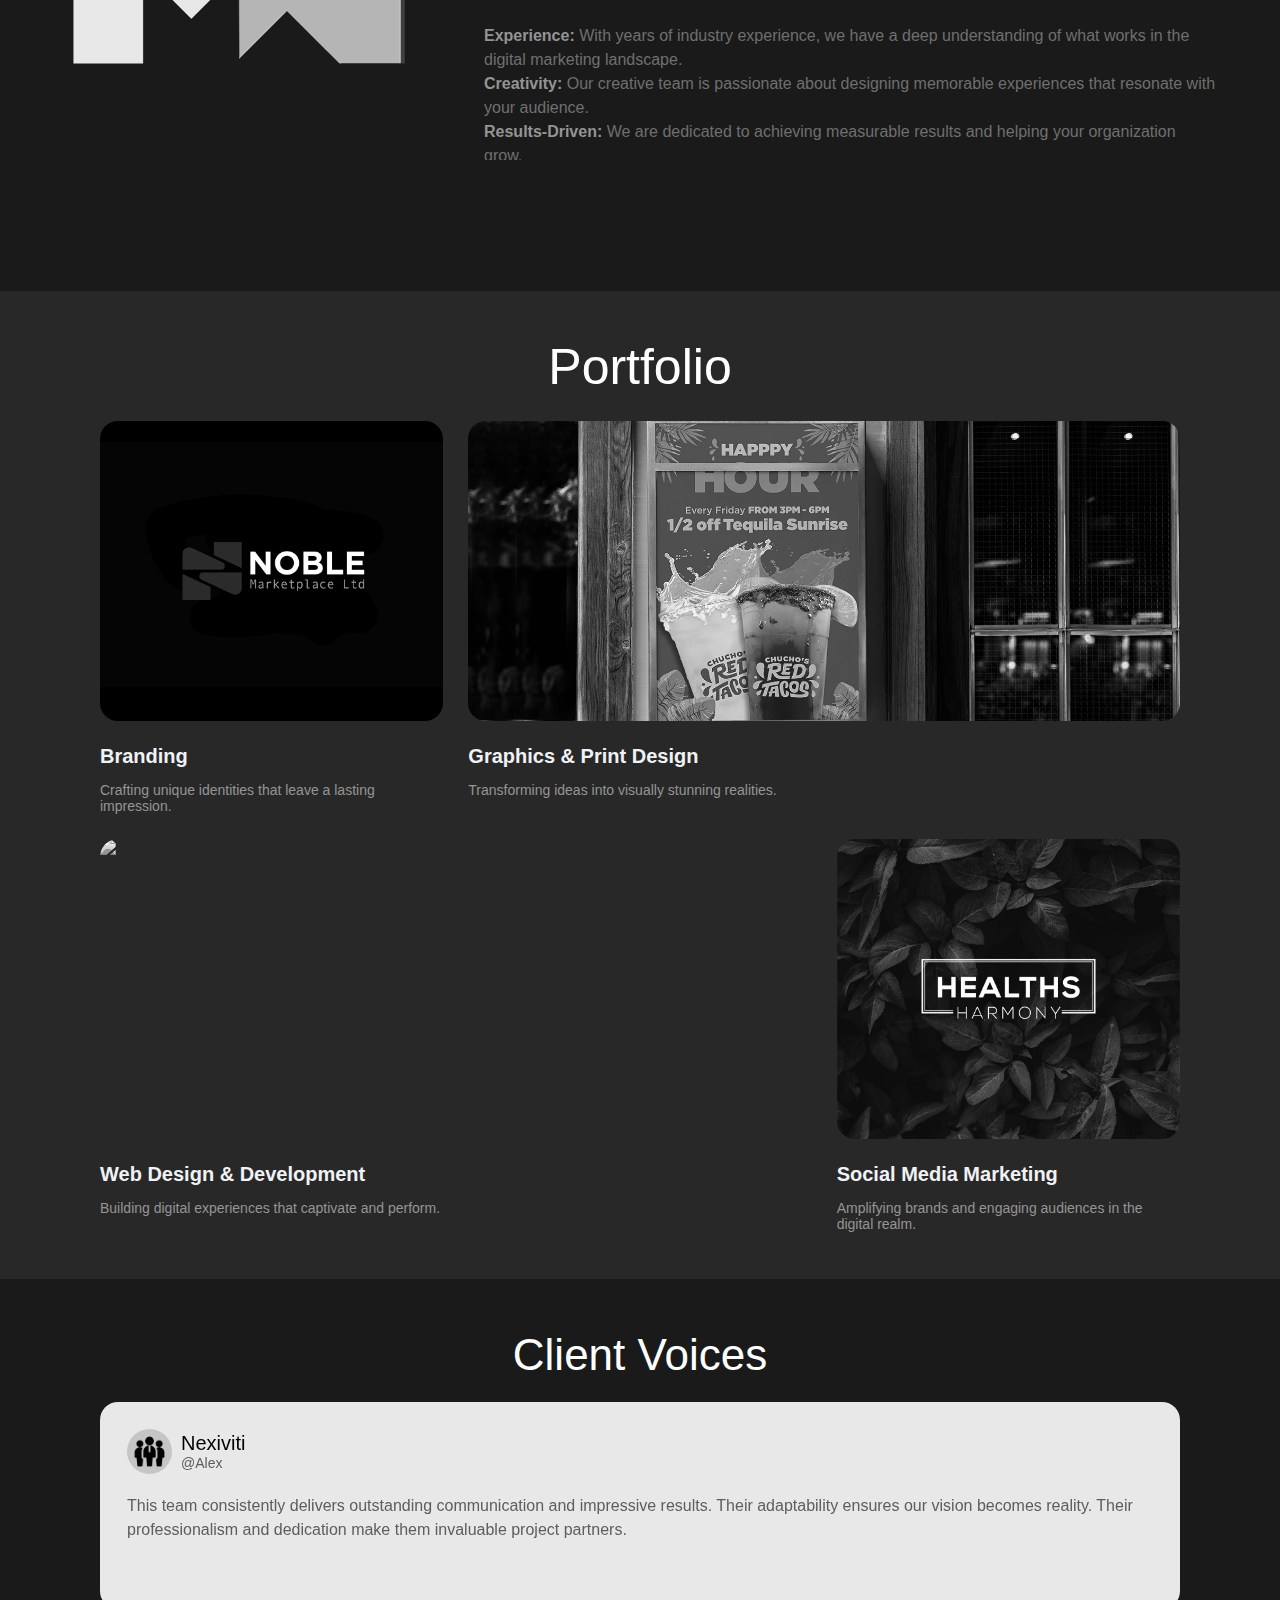
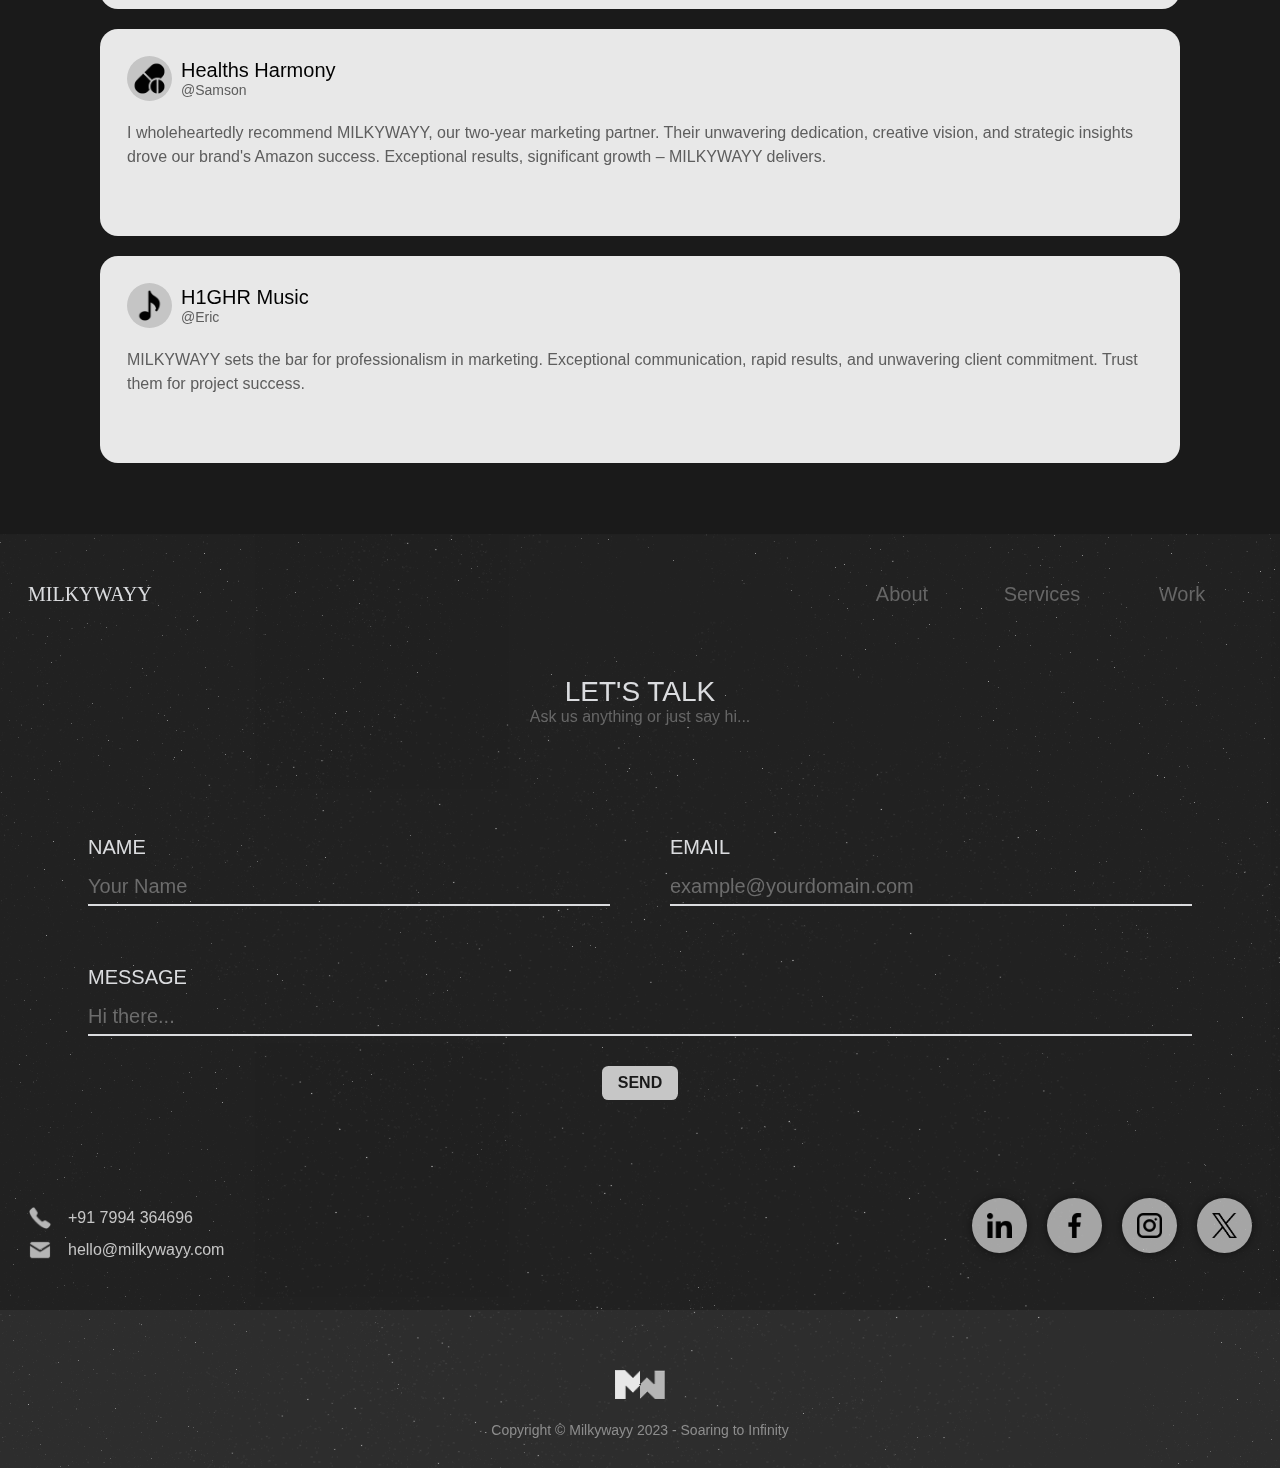
==== commit b365fb0c: "Add files via upload" ====
--- a/index.html
+++ b/index.html
@@ -127,7 +127,7 @@
 				<div class="content">
 					<div class="title">Custom Monthly Plans</div>
 					<div class="subtitle">Fuel Your Success with Our Monthly Marketing Magic!</div>
-					<div class="body">Milkywayy is your gateway to success, whether you're an aspiring entrepreneur or a driven business beginner. Our comprehensive Business Starter Kit provides everything you need to thrive and excel in your entrepreneurial journey. Start your path to success with Milkywayy today.</div>
+					<div class="body">Discover boundless growth potential with Milkywayy's Monthly Plans. Whether you're a seasoned marketer or just starting out, our monthly subscription packages are meticulously crafted to fuel your business ambitions. Elevate your marketing game with Milkywayy and chart a course to sustained success.</div>
 				
 				</div>
 			</div>
@@ -139,7 +139,7 @@
 				<div class="content">
 					<div class="title">Business Starter Kit</div>
 					<div class="subtitle">Launch Your Business with Our Starer Kit!</div>
-					<div class="body">Milkywayy: Your springboard to success! Whether you're an aspiring entrepreneur or a passionate business starter, our Business Starter Kit delivers expert guidance, essential resources, networking opportunities, and funding support to turn your dreams into a thriving business. Join us and embark on your success story today!</div>
+					<div class="body">Milkywayy is your gateway to success, whether you're an aspiring entrepreneur or a driven business beginner. Our comprehensive Business Starter Kit provides everything you need to thrive and excel in your entrepreneurial journey. Start your path to success with Milkywayy today.</div>
 					
 				</div>
 			</div>
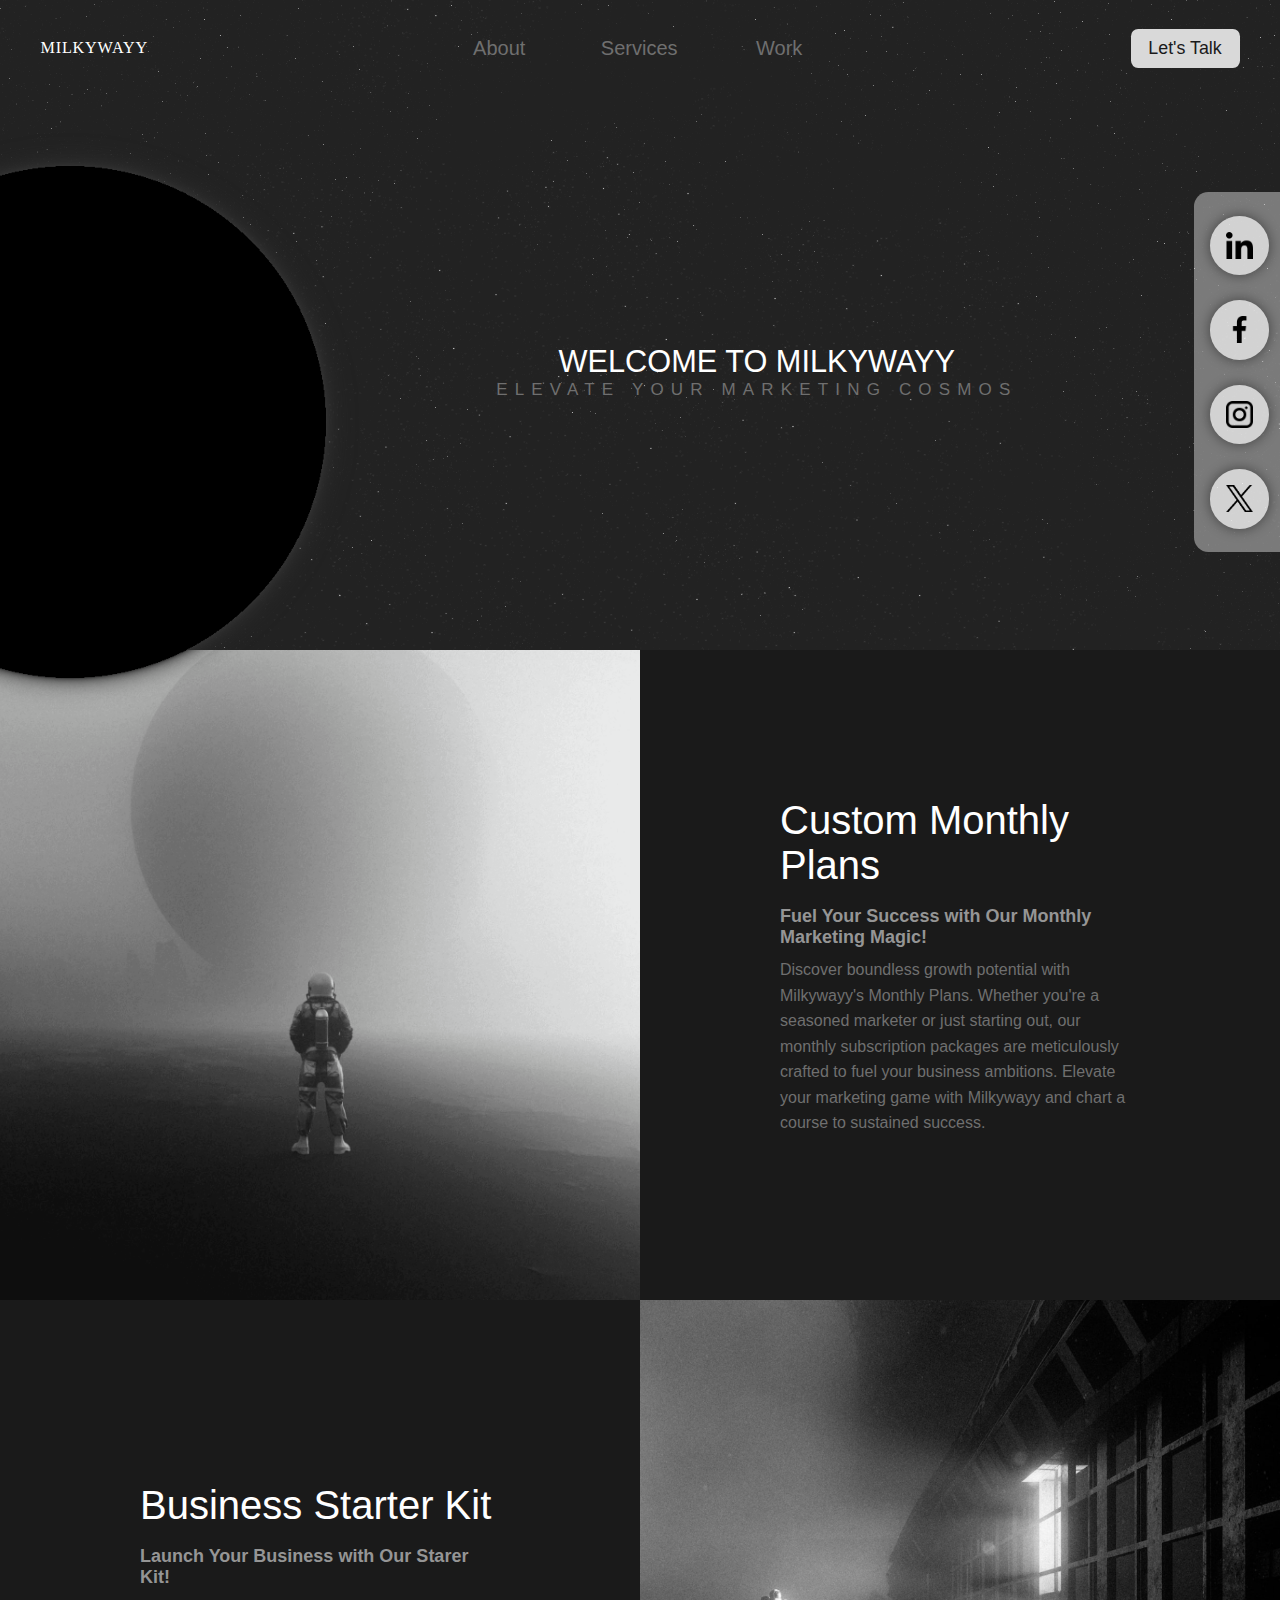
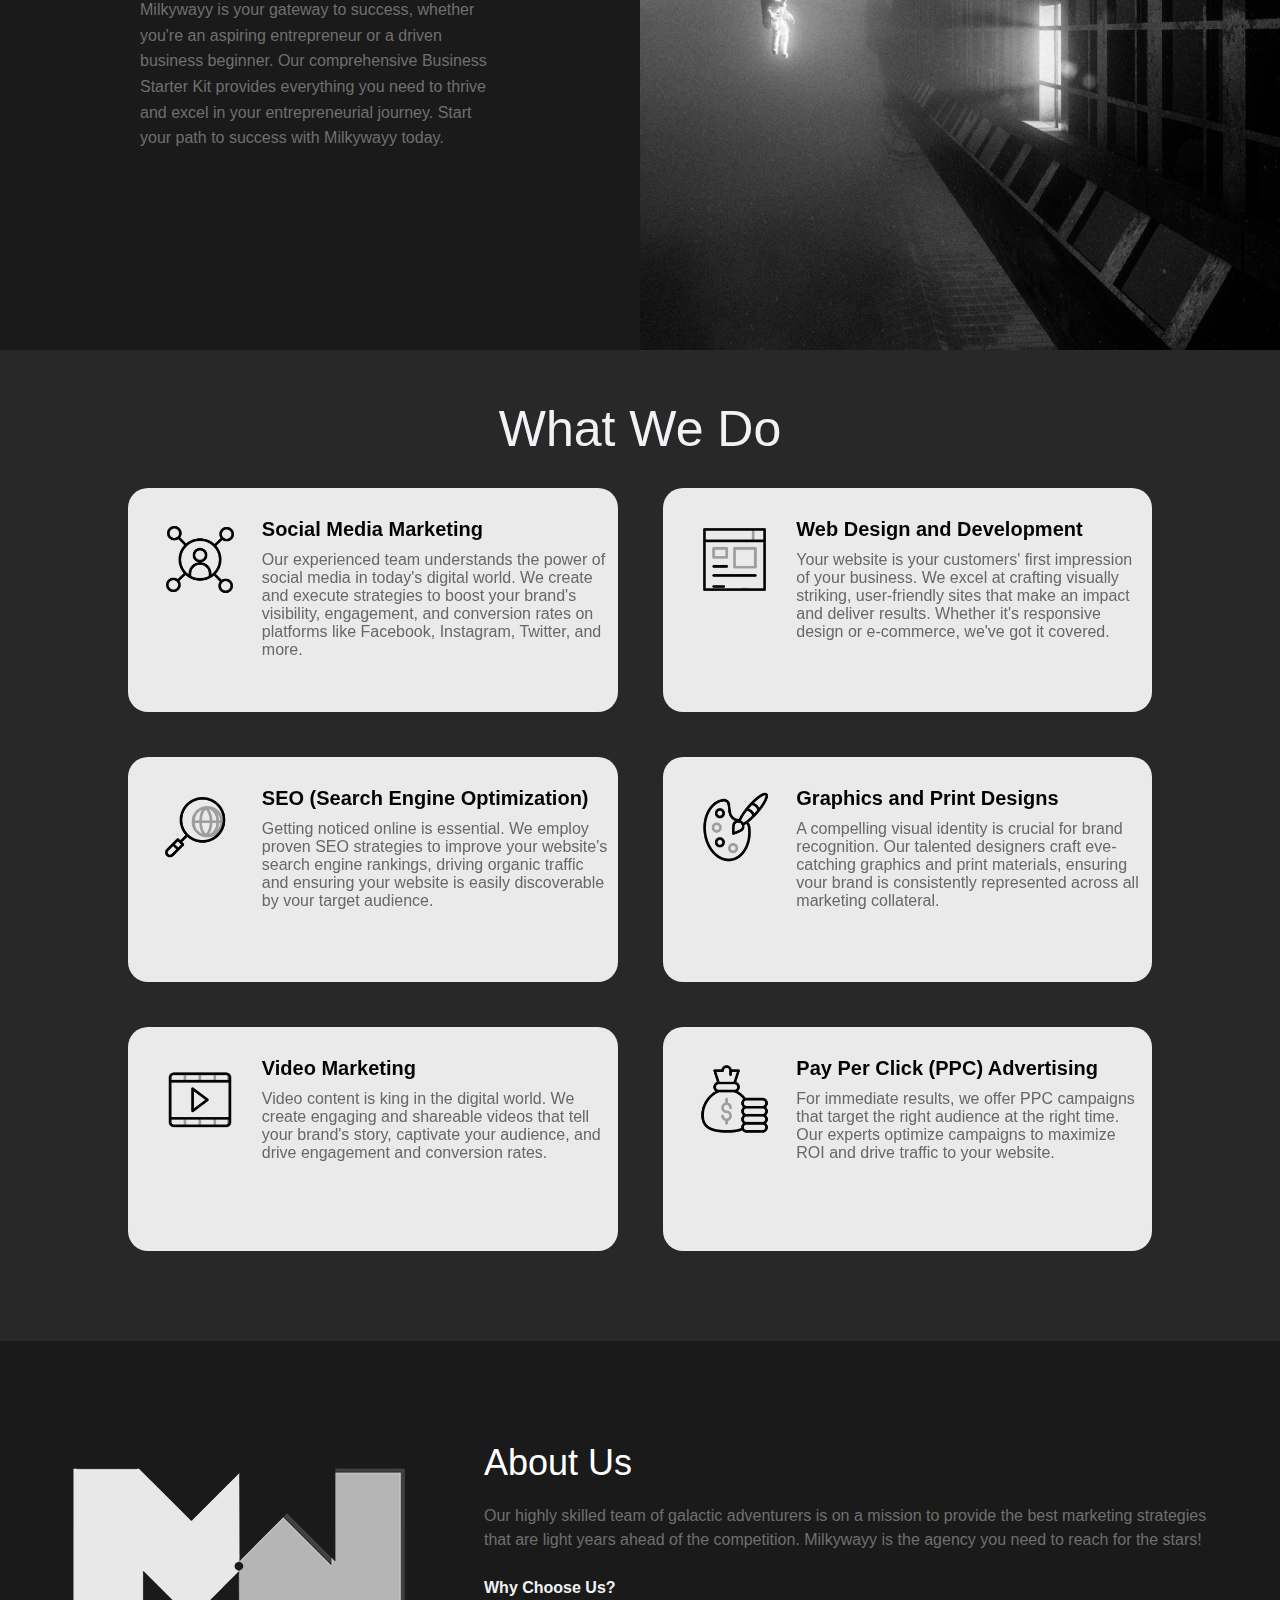
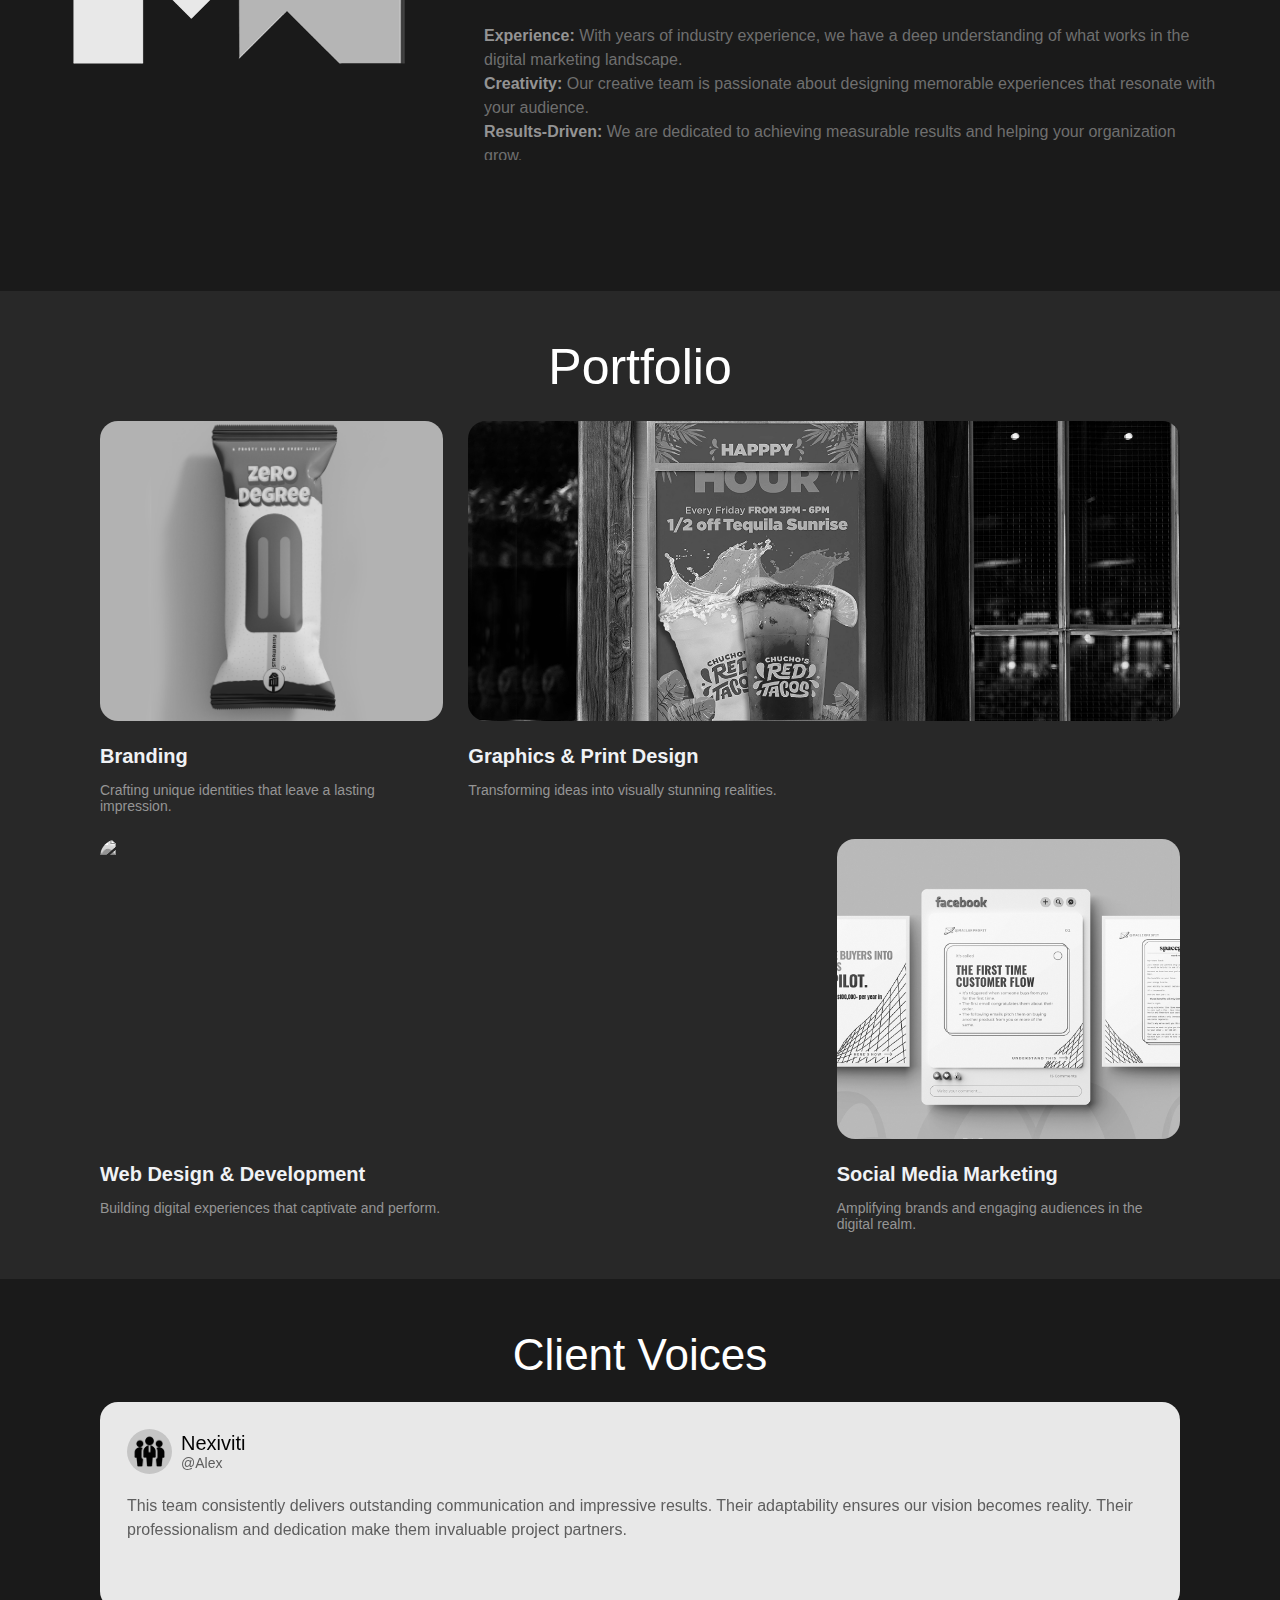
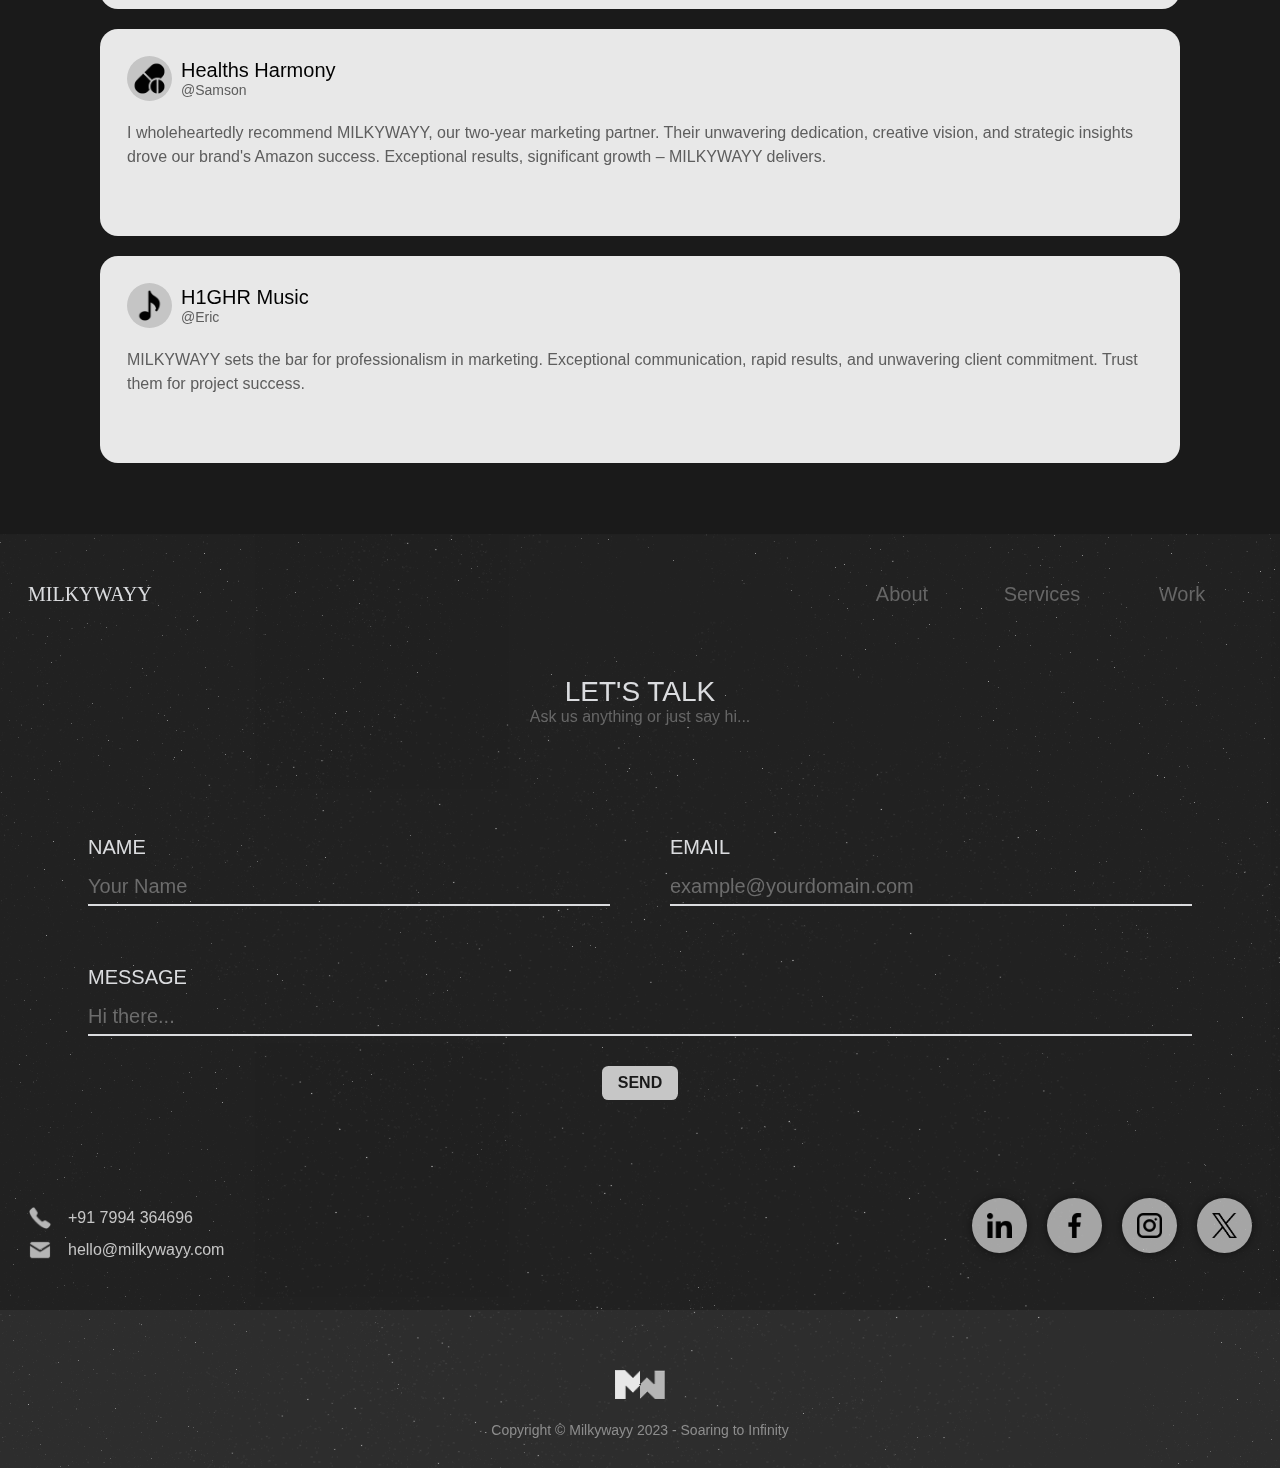
==== commit d08468de: "fix: services text alignment" ====
--- a/index.html
+++ b/index.html
@@ -147,6 +147,60 @@
 		<div class="container" id="services">
 			<div class="title">What We Do</div>
 			<div class="block">
+				<div class="item mob">
+          <div class="header">
+            <img src="social-media.gif">
+						<div class="caption">Social Media Marketing</div>
+          </div>
+          <div class="text">
+            Our experienced team understands the power of social media in today's digital world. We create and execute strategies to boost your brand's visibility, engagement, and conversion rates on platforms like Facebook, Instagram, Twitter, and more.
+          </div>
+				</div>
+				<div class="item mob">
+          <div class="header">
+            <img src="web-design.gif">
+						<div class="caption">Web Design and Development</div>
+          </div>
+          <div class="text">
+            Your website is your customers' first impression of your business. We excel at crafting visually striking, user-friendly sites that make an impact and deliver results. Whether it's responsive design or e-commerce, we've got it covered.
+          </div>
+				</div>
+				<div class="item mob">
+					<div class="header">
+            <img src="search.gif">
+						<div class="caption">SEO (Search Engine Optimization)</div>
+					</div>
+          <div class="text">
+            Getting noticed online is essential. We employ proven SEO strategies to improve your website's search engine rankings, driving organic traffic and ensuring your website is easily discoverable by vour target audience.
+          </div>
+				</div>
+				<div class="item mob">
+					<div class="header">
+            <img src="paint-palette.gif">
+						<div class="caption">Graphics and Print Designs</div>
+					</div>
+          <div class="text">
+            A compelling visual identity is crucial for brand recognition. Our talented designers craft eve-catching graphics and print materials, ensuring vour brand is consistently represented across all marketing collateral.
+          </div>
+				</div>
+				<div class="item mob">
+					<div class="header">
+            <img src="video.gif">
+						<div class="caption">Video Marketing</div>
+					</div>
+          <div class="text">
+            Video content is king in the digital world. We create engaging and shareable videos that tell your brand's story, captivate your audience, and drive engagement and conversion rates.
+          </div>
+				</div>
+				<div class="item mob">
+					<div class="header">
+            <img src="money-bag.gif">
+						<div class="caption">Pay Per Click (PPC) Advertising</div>
+					</div>
+          <div class="text">
+            For immediate results, we offer PPC campaigns that target the right audience at the right time. Our experts optimize campaigns to maximize ROI and drive traffic to your website.
+          </div>
+				</div>
 				<div class="item">
 					<img src="social-media.gif">
 					<div class="content">
--- a/index.css
+++ b/index.css
@@ -318,6 +318,9 @@
 	border-radius: 20px;
 	height: calc(435px - 18vw);
 }
+.container#services .item.mob {
+  display: none;
+}
 .container#services img {
 	height: calc(7px + 6vw);
 	width: calc(7px + 6vw);
@@ -926,10 +929,10 @@
 		padding: 0 5% 50px 5%;
 		gap: 30px;
 	}
-	.container#services .item {
-		height: calc(550px - 60vw);
-		min-height: 180px;
-	}
+  .container#services .item {
+    height: calc(550px - 60vw);
+    min-height: 180px;
+  }
 	.container#services .title {
 		font-size: 40px;
 		text-align: left;
@@ -1043,3 +1046,32 @@
 	}
 }
 
+@media only screen and (max-width: 560px) {
+    .container#services .item {
+        display: none;
+    }
+    .container#services .item.mob {
+      display: block;
+      font-family: Inter, sans-serif;
+      height: auto;
+      min-height: auto;
+      padding: 1.3em;
+    }
+    .container#services .header {
+        display: flex;
+        align-items: center;
+        flex-direction: row;
+        margin-bottom: 1em;
+    }
+    .container#services img {
+      height: 3em;
+      width: 3em;
+      margin: 0.7em;
+    }
+    .container#services .caption {
+      margin: 0;
+    }
+    .container#services .text {
+      padding: 0 0.8em 0.8em 0.8em;
+    }
+}
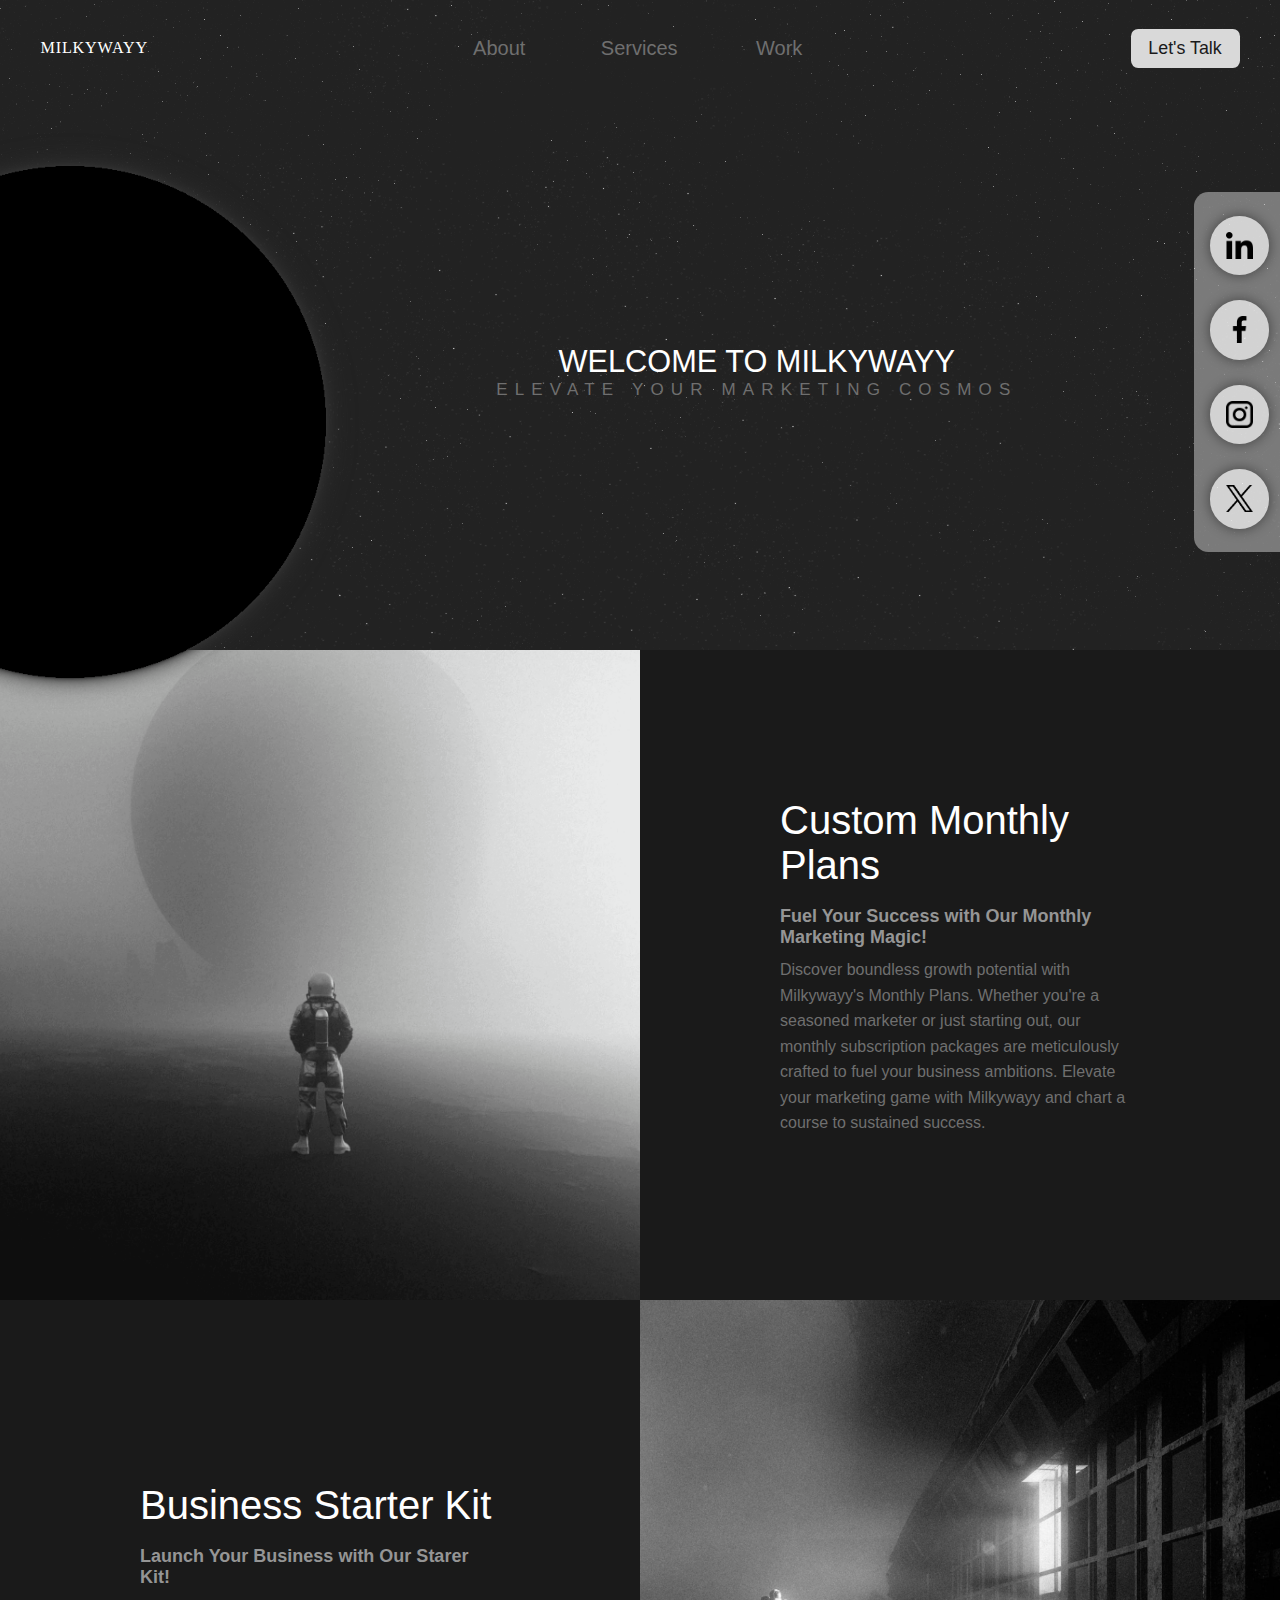
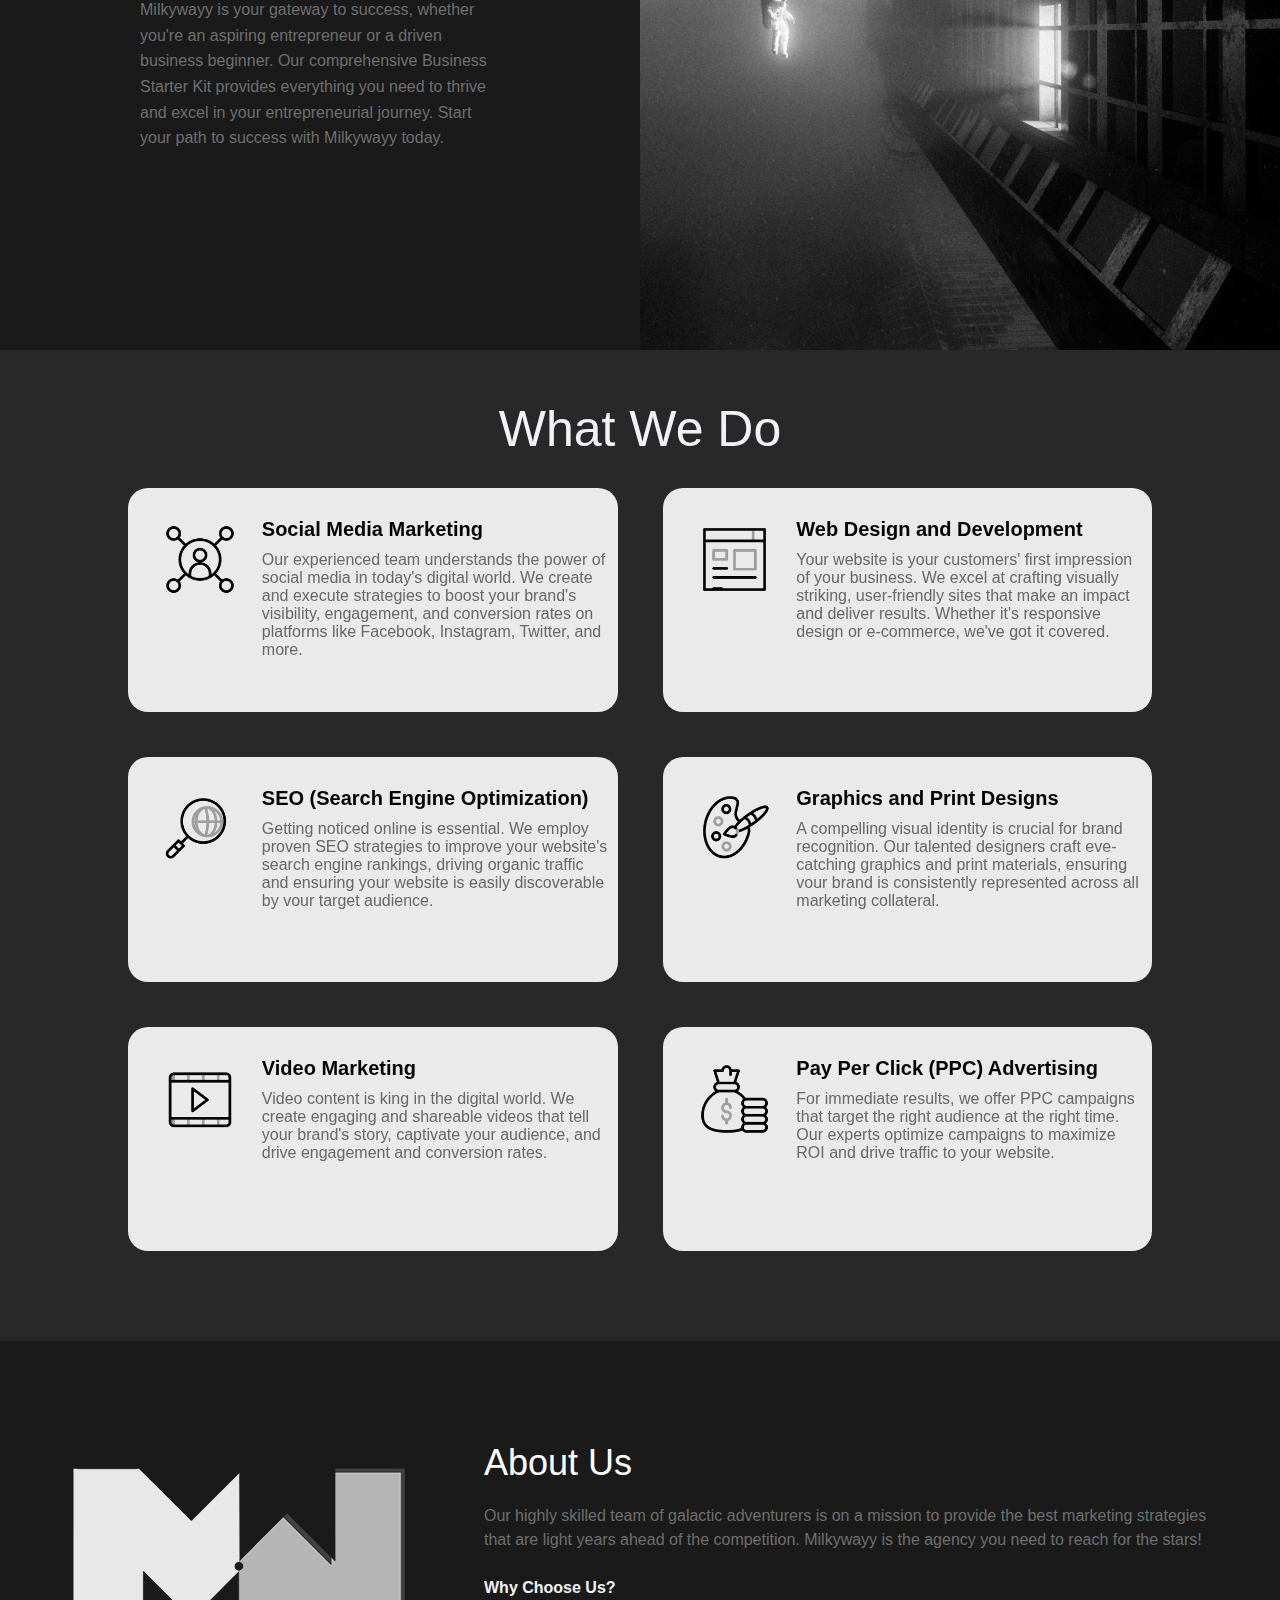
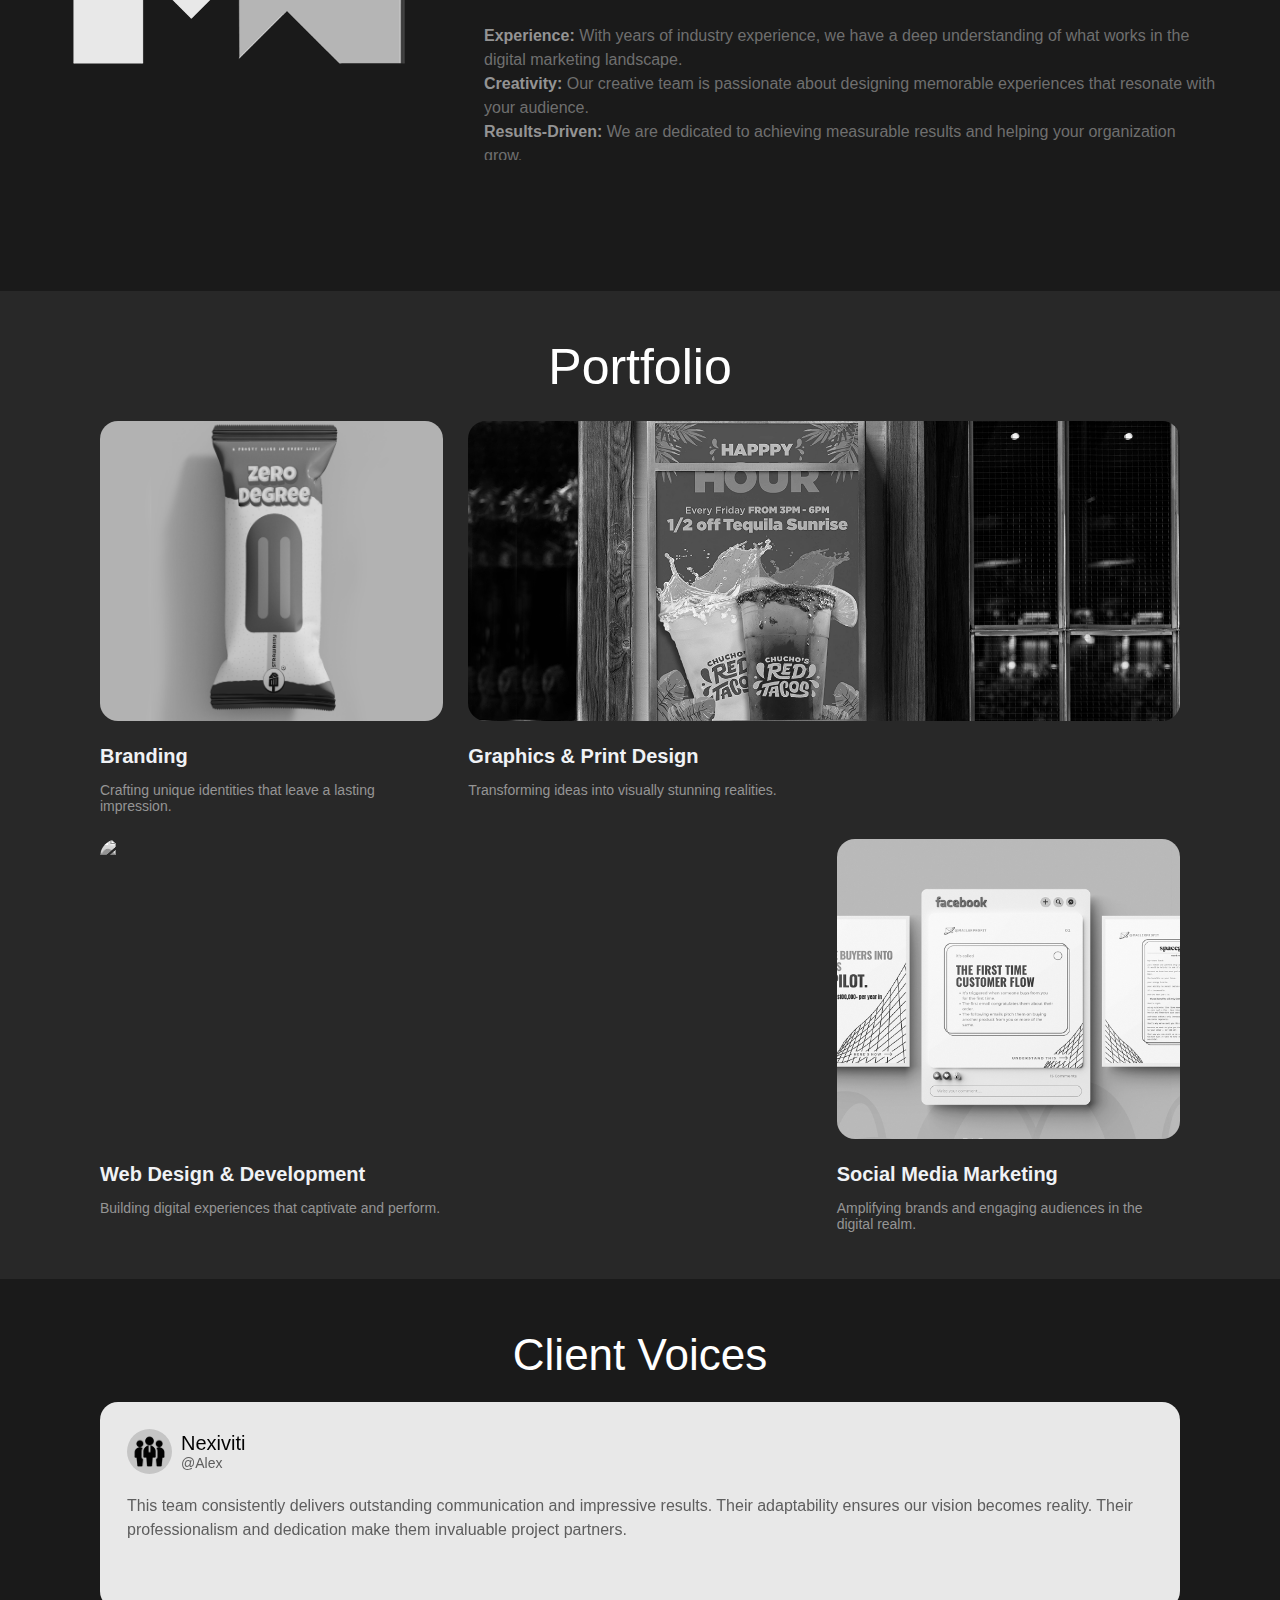
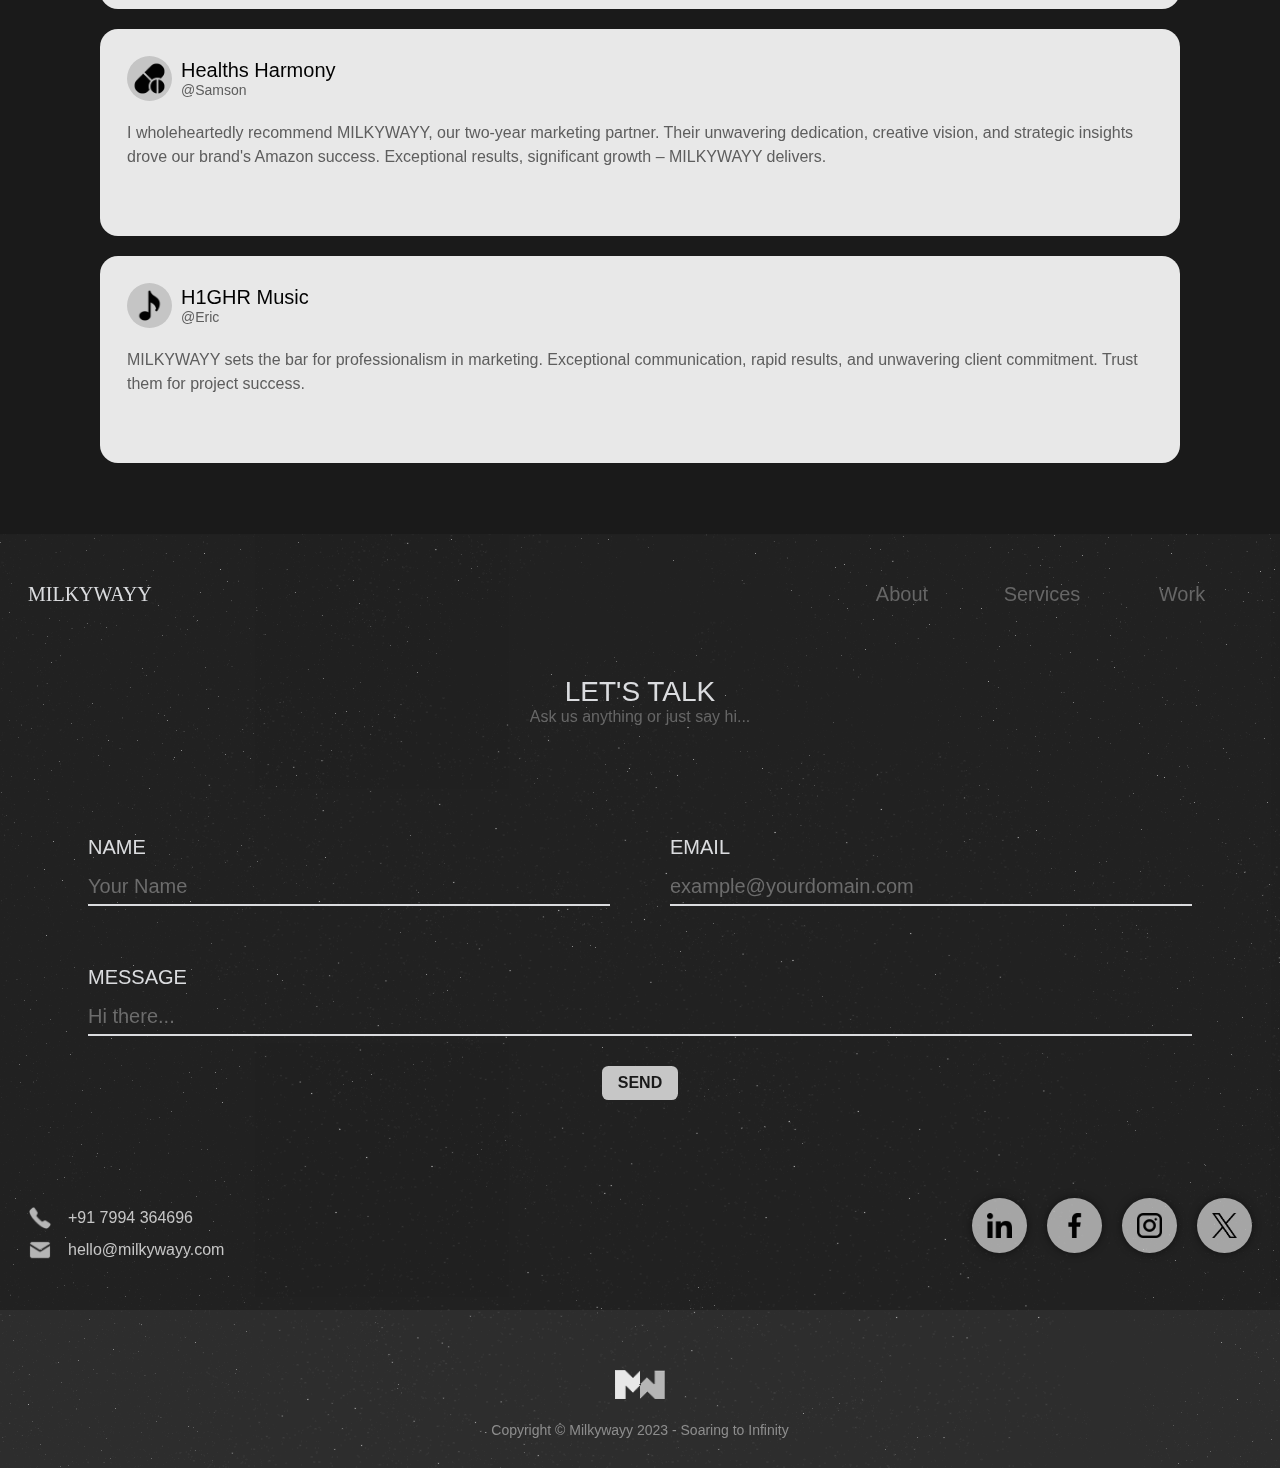
==== commit e05e0ae2: "feat: glow on scroll reach in non-large screens" ====
--- a/index.html
+++ b/index.html
@@ -3,6 +3,7 @@
 	<link rel="stylesheet" href="index.css">
 	<link rel="stylesheet" href="font.css">
 	<head>
+    <script src="scroll.js"></script>
 		<script type="module">
   // Import the functions you need from the SDKs you need
   import { initializeApp } from "https://www.gstatic.com/firebasejs/10.4.0/firebase-app.js";
--- a/index.css
+++ b/index.css
@@ -9,6 +9,7 @@
 	background-color: #1a1a1a;
 	width: -webkit-fill-available;
 }
+
 a {
 	text-decoration: none;
 }
@@ -841,6 +842,12 @@
 	}
 }
 
+@media only screen and (max-width: 1024px) {
+  .container.fifth .block > div.glow img {
+    filter: grayscale(0%); /* Show original color on hover */
+  }
+}
+
 @media only screen and (max-width: 810px) {
 	body {
 		font-size: 12px;
